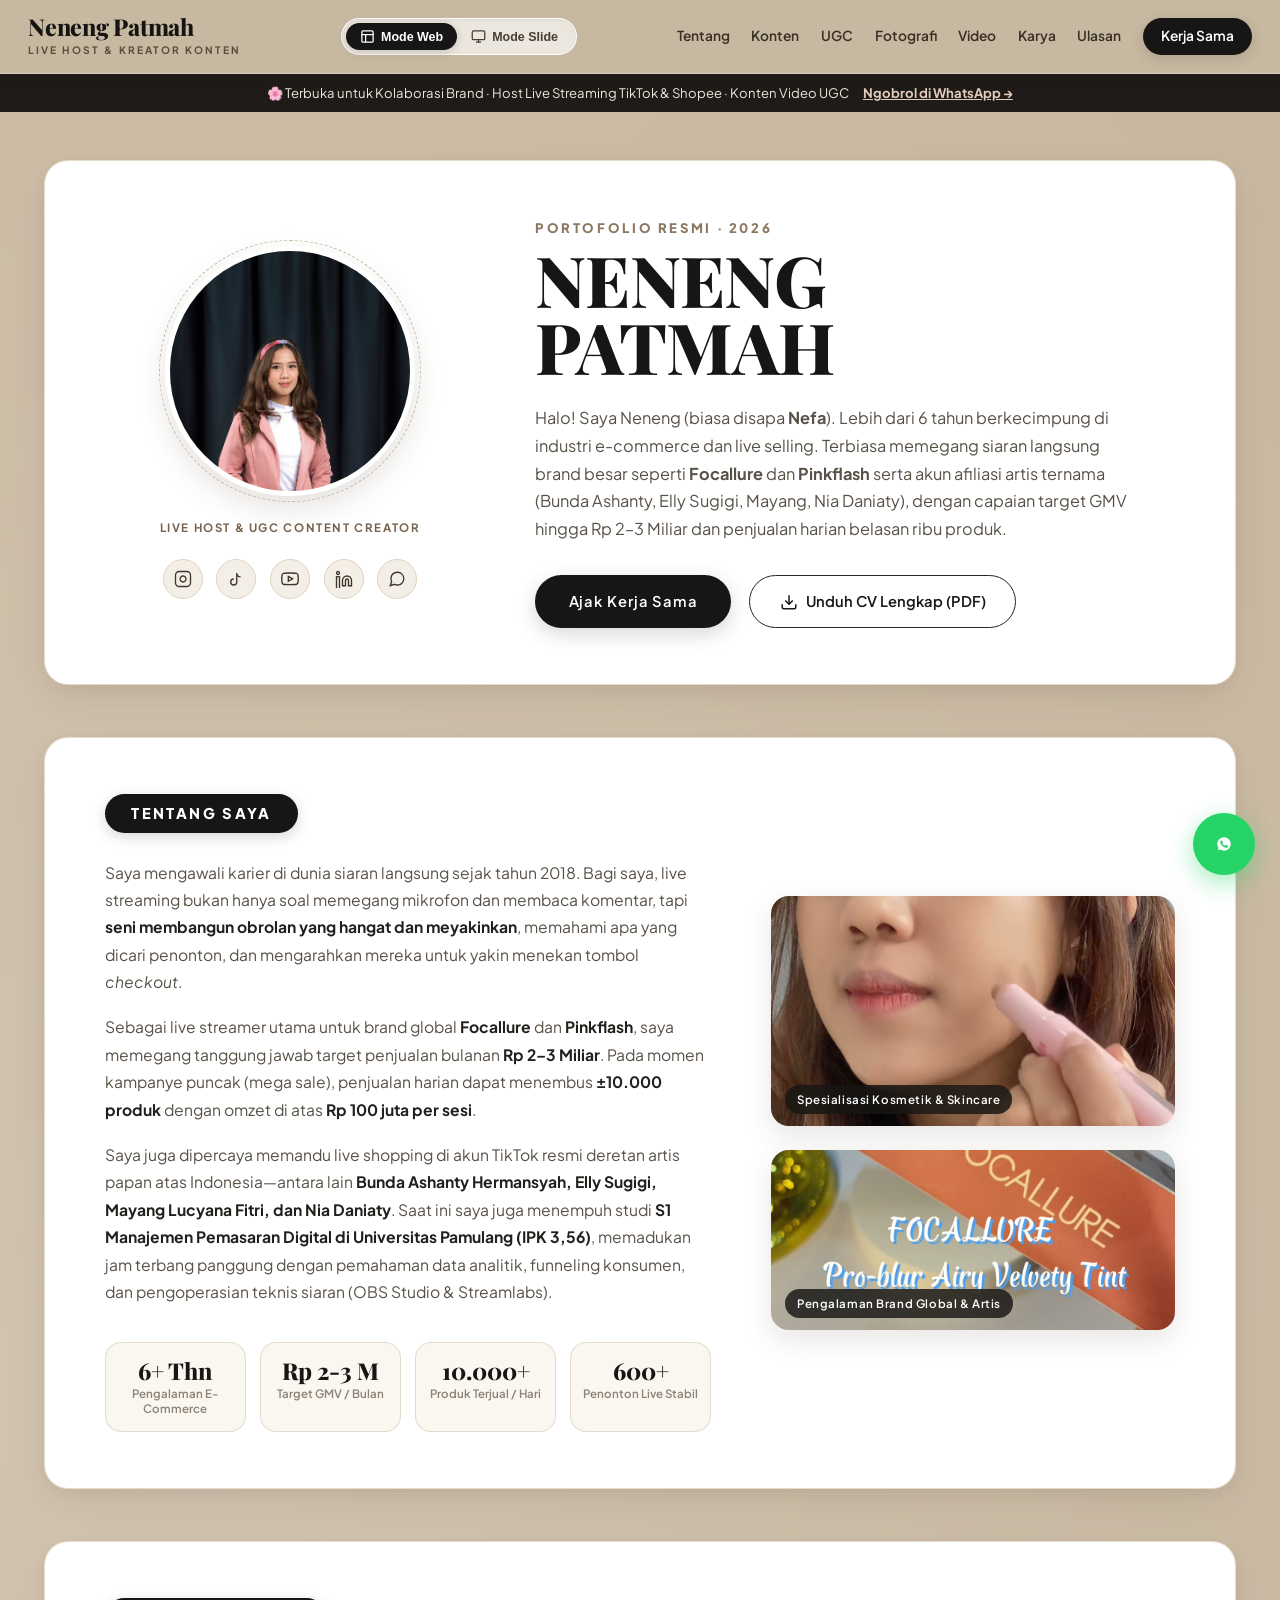
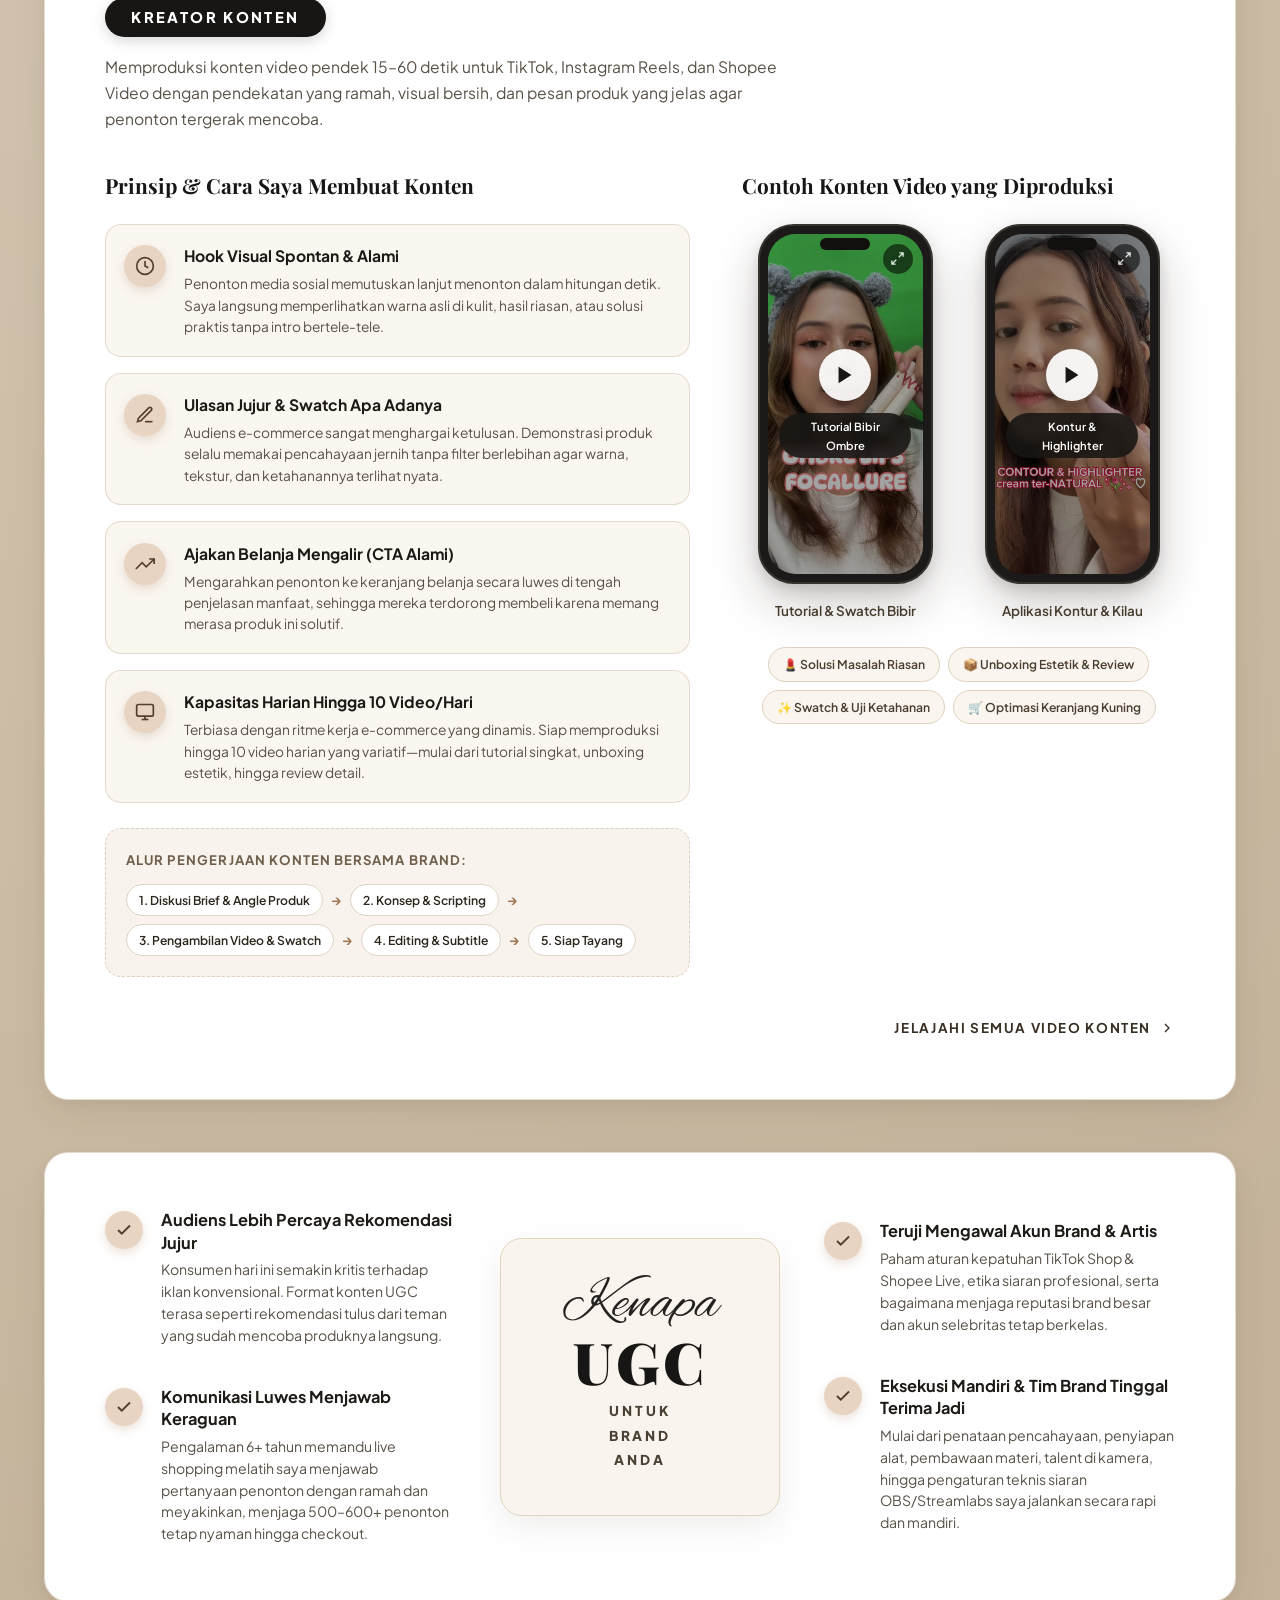
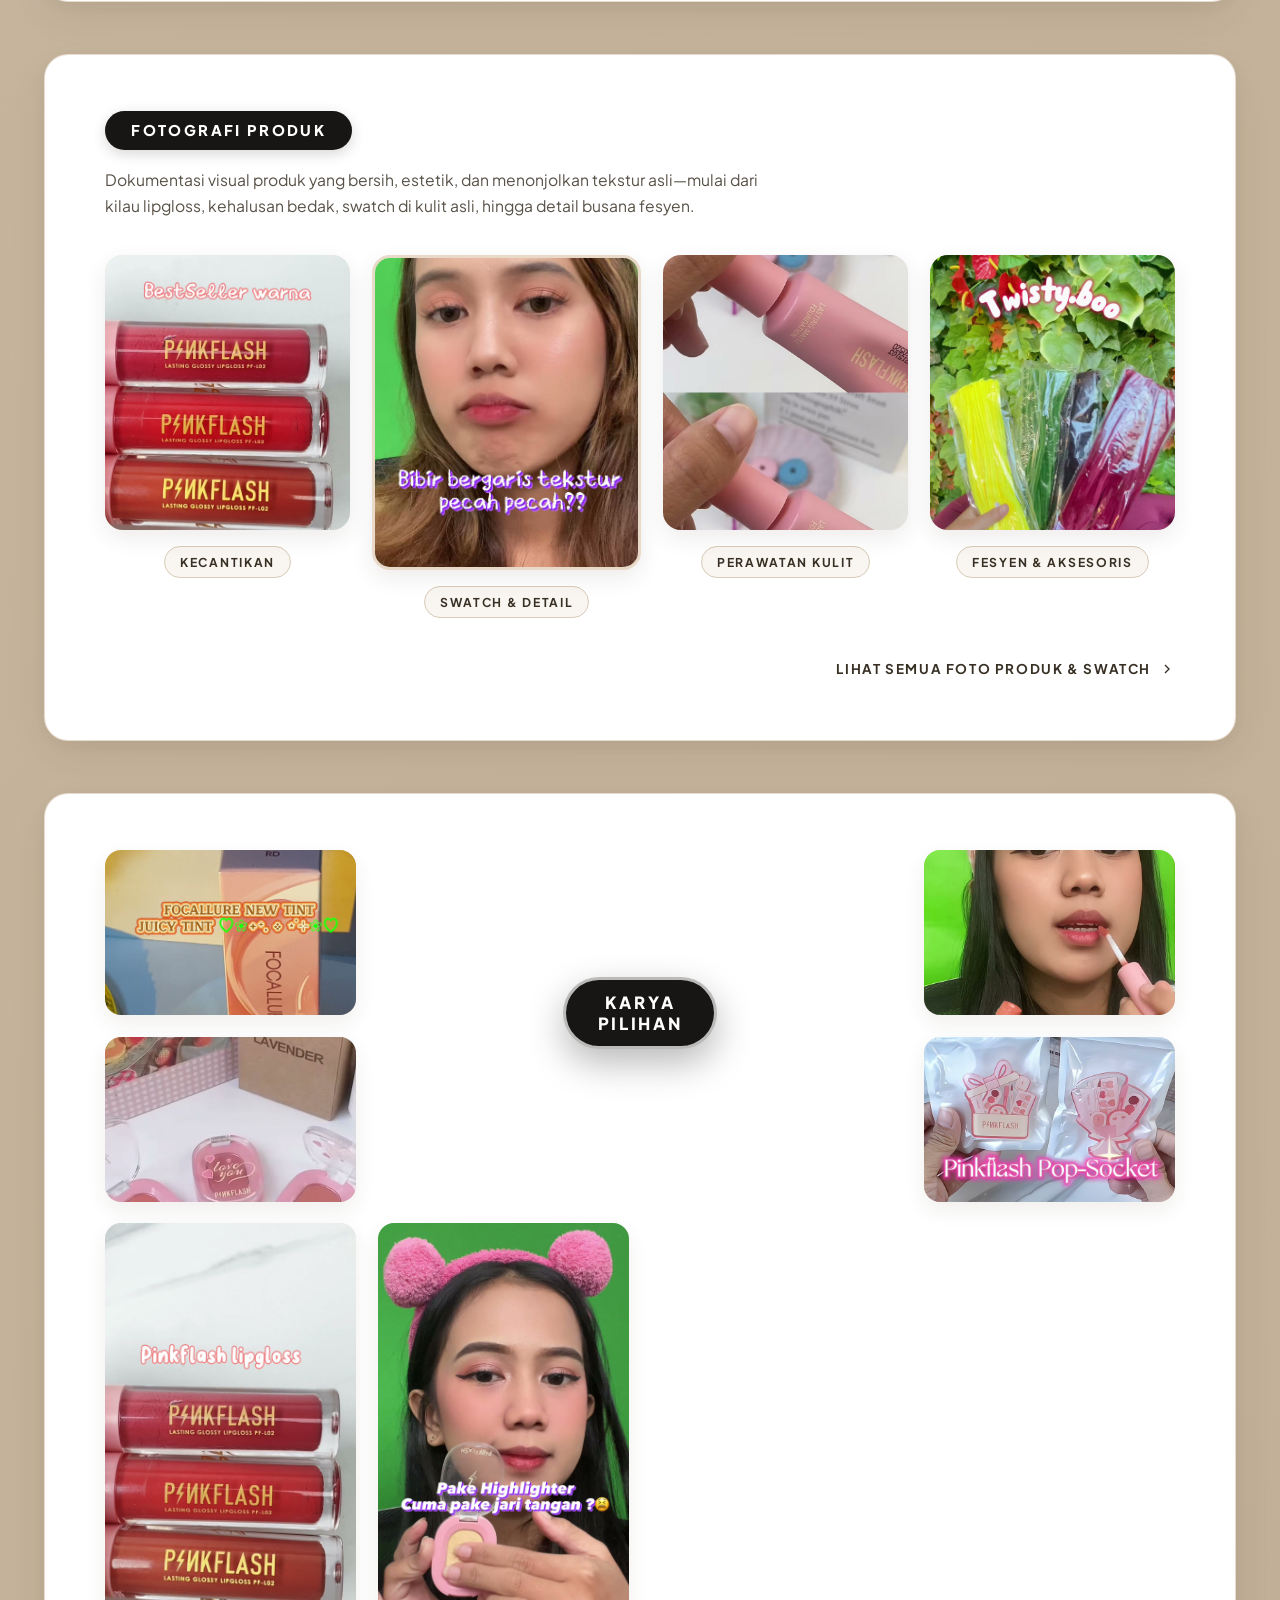
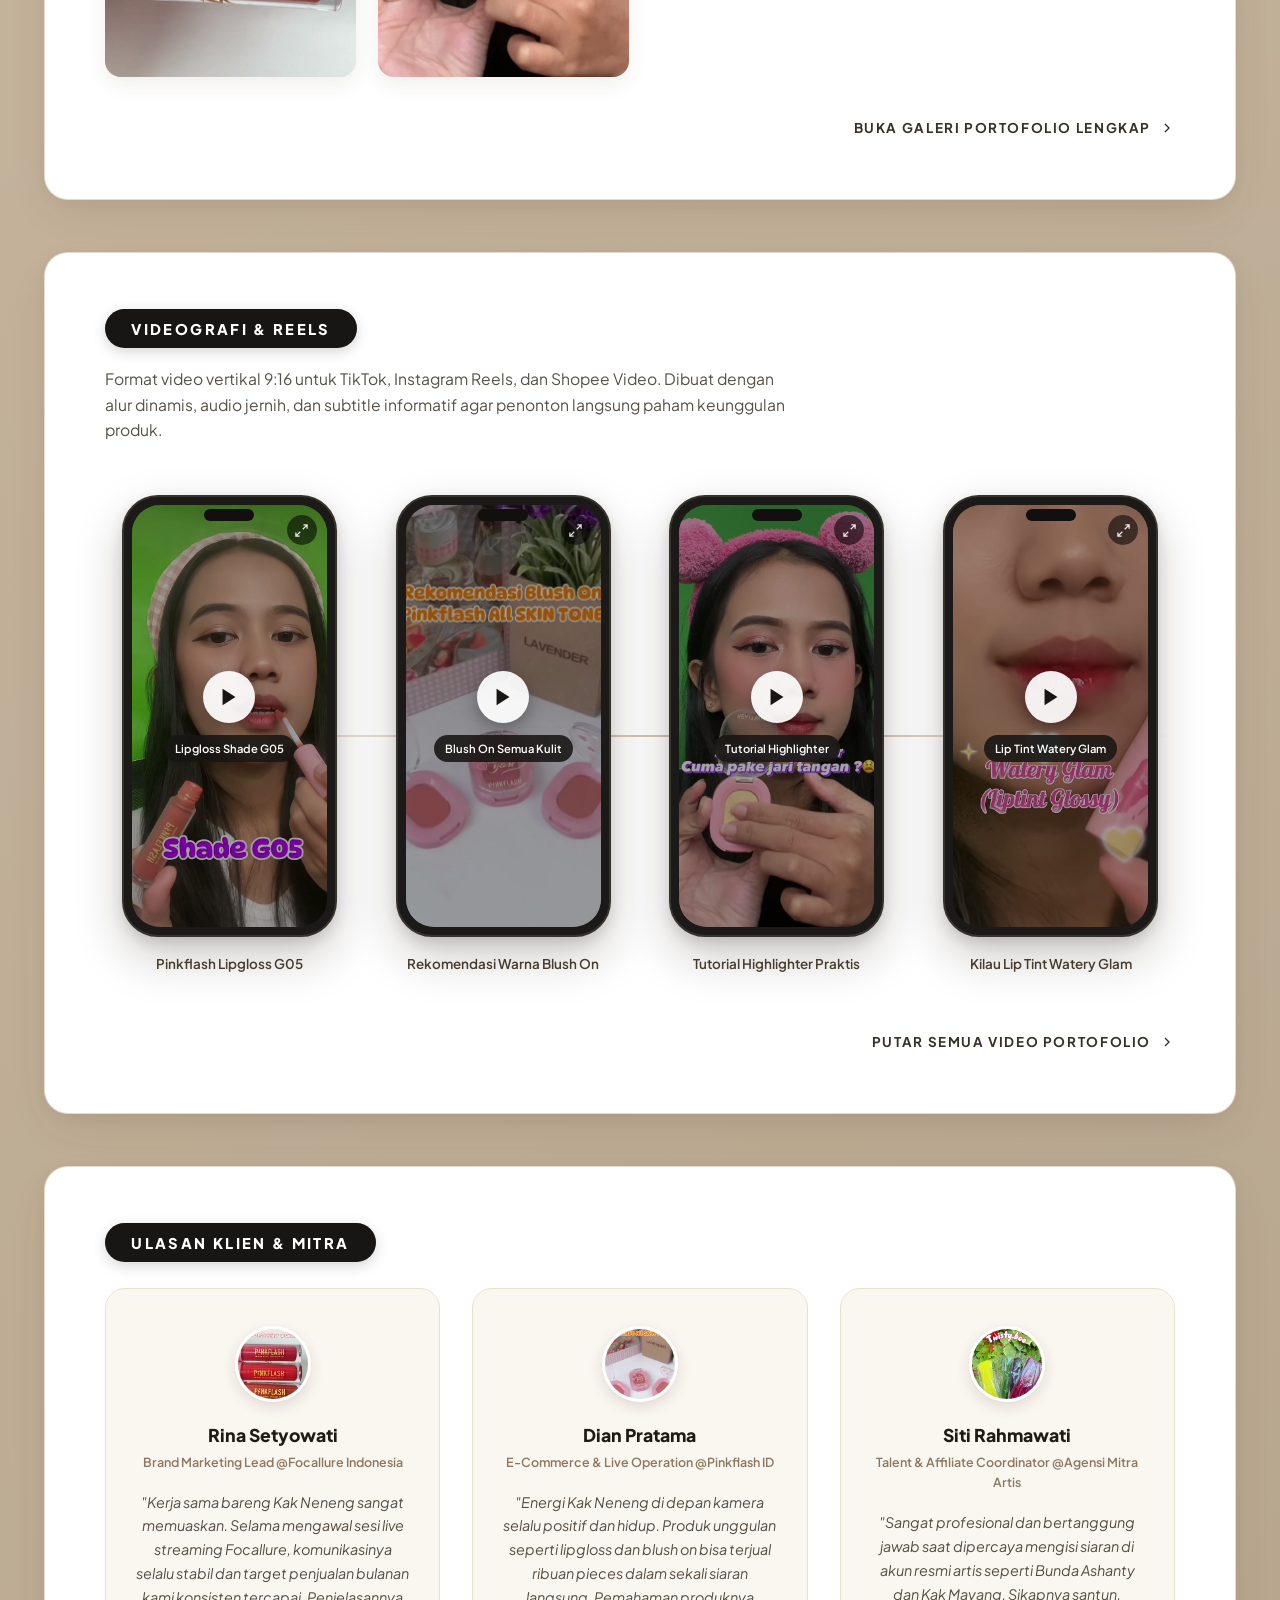
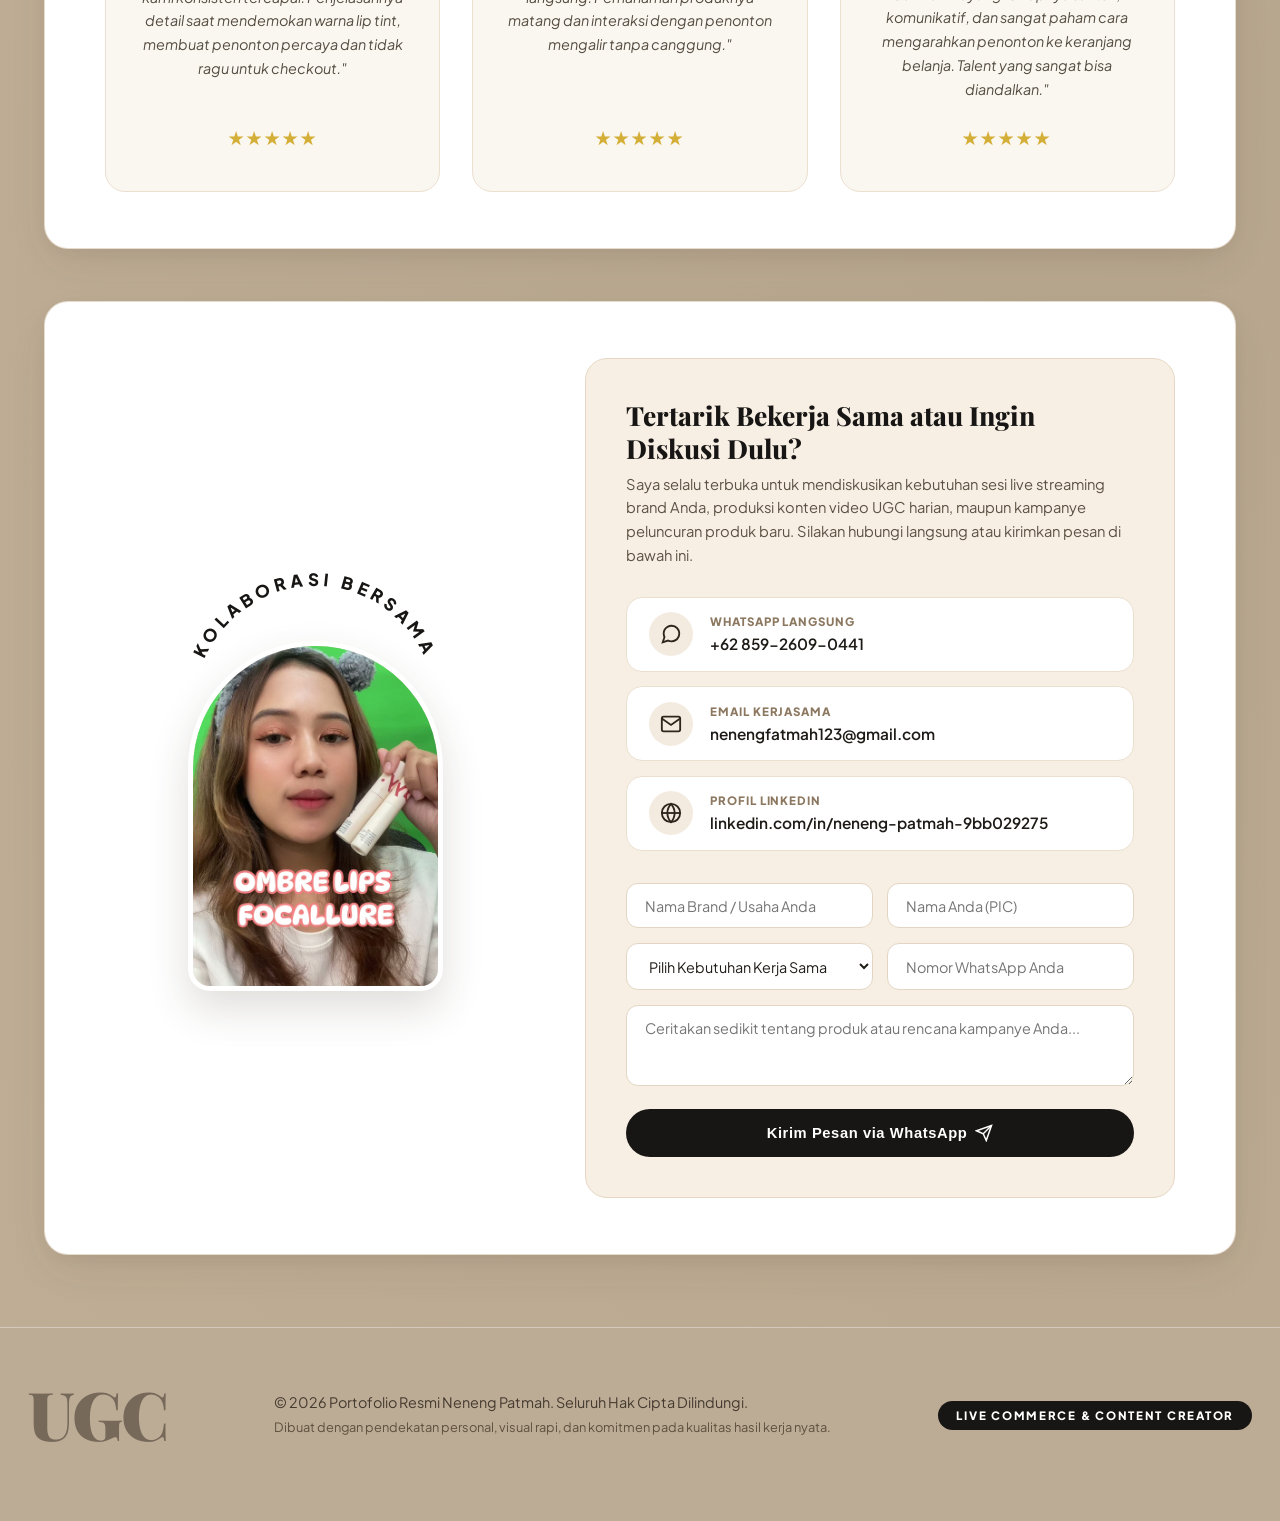
==== index.html @ f53f452c "first commit" ====
<!DOCTYPE html>
<html lang="id">
<head>
  <meta charset="UTF-8">
  <meta name="viewport" content="width=device-width, initial-scale=1.0">
  <title>Neneng Patmah — Portofolio Host Live Streaming & Kreator Konten UGC</title>
  <meta name="description" content="Portofolio resmi Neneng Patmah — Host Live Streaming, Kreator Konten UGC, dan Spesialis Live Commerce dengan pengalaman lebih dari 6 tahun menangani brand kecantikan terkemuka dan siaran bersama artis nasional.">
  
  <!-- Google Fonts: Editorial Serif, Cursive Accent & Modern Sans -->
  <link rel="preconnect" href="https://fonts.googleapis.com">
  <link rel="preconnect" href="https://fonts.gstatic.com" crossorigin>
  <link href="https://fonts.googleapis.com/css2?family=Alex+Brush&family=Cormorant+Garamond:ital,wght@0,400;0,600;0,700;1,400&family=Playfair+Display:ital,wght@0,400;0,600;0,700;0,800;0,900;1,400&family=Plus+Jakarta+Sans:wght@300;400;500;600;700;800&family=Montserrat:wght@400;500;600;700&display=swap" rel="stylesheet">
  
  <link rel="stylesheet" href="style.css">
</head>
<body class="theme-beige">

  <!-- ==========================================================================
       NAVBAR / HEADER ATAS (STICKY & RESPONSIVE)
       ========================================================================== -->
  <header class="site-header" id="siteHeader">
    <div class="header-container">
      
      <!-- Brand Identitas -->
      <a href="#hero" class="brand-logo" aria-label="Beranda Neneng Patmah">
        <span class="logo-serif">Neneng Patmah</span>
        <span class="logo-sub">LIVE HOST & KREATOR KONTEN</span>
      </a>

      <!-- Pengalih Mode: Mode Web vs Mode Slide Canva -->
      <div class="view-mode-toggle" id="viewModeToggle">
        <button class="mode-btn active" id="btnScrollMode" title="Tampilan Website Responsif">
          <svg width="15" height="15" viewBox="0 0 24 24" fill="none" stroke="currentColor" stroke-width="2"><rect x="3" y="3" width="18" height="18" rx="2"/><line x1="3" y1="9" x2="21" y2="9"/><line x1="9" y1="21" x2="9" y2="9"/></svg>
          <span>Mode Web</span>
        </button>
        <button class="mode-btn" id="btnSlideMode" title="Tampilan Presentasi Slide Canva">
          <svg width="15" height="15" viewBox="0 0 24 24" fill="none" stroke="currentColor" stroke-width="2"><rect x="2" y="3" width="20" height="14" rx="2"/><line x1="8" y1="21" x2="16" y2="21"/><line x1="12" y1="17" x2="12" y2="21"/></svg>
          <span>Mode Slide</span>
        </button>
      </div>

      <!-- Navigasi Desktop (Bahasa Indonesia Rapi & Alami) -->
      <nav class="desktop-nav" aria-label="Navigasi Utama">
        <a href="#about" class="nav-link">Tentang</a>
        <a href="#creator" class="nav-link">Konten</a>
        <a href="#why-ugc" class="nav-link">UGC</a>
        <a href="#photography" class="nav-link">Fotografi</a>
        <a href="#videography" class="nav-link">Video</a>
        <a href="#recent-work" class="nav-link">Karya</a>
        <a href="#reviews" class="nav-link">Ulasan</a>
        <a href="#contact" class="nav-link cta-pill">Kerja Sama</a>
      </nav>

      <!-- Tombol Hamburger Mobile -->
      <button class="mobile-menu-btn" id="mobileMenuBtn" aria-label="Buka menu navigasi">
        <span></span><span></span><span></span>
      </button>
    </div>

    <!-- Menu Drawer Mobile -->
    <div class="mobile-drawer" id="mobileDrawer">
      <a href="#about" class="mobile-nav-link">Tentang Saya</a>
      <a href="#creator" class="mobile-nav-link">Konten</a>
      <a href="#why-ugc" class="mobile-nav-link">UGC</a>
      <a href="#photography" class="mobile-nav-link">Fotografi Produk</a>
      <a href="#videography" class="mobile-nav-link">Video</a>
      <a href="#recent-work" class="mobile-nav-link">Karya</a>
      <a href="#reviews" class="mobile-nav-link">Ulasan</a>
      <a href="#contact" class="mobile-nav-link highlight">Kerja Sama</a>
      <div class="mobile-view-switch">
        <button class="switch-slide-btn" onclick="setMode('slide')">Ganti ke Mode Slide Presentasi</button>
      </div>
    </div>
  </header>

  <!-- Bar Informasi / Pengumuman Ketersediaan -->
  <aside class="announcement-bar" aria-label="Informasi Ketersediaan">
    <div class="announcement-content">
      <span>🌸 Terbuka untuk Kolaborasi Brand · Host Live Streaming TikTok & Shopee · Konten Video UGC</span>
      <a href="https://wa.me/6285926090441?text=Halo%20Kak%20Neneng,%20saya%20tertarik%20untuk%20bekerja%20sama%20UGC%20/%20Live%20Streaming" target="_blank" rel="noopener" class="announcement-link">Ngobrol di WhatsApp &rarr;</a>
    </div>
  </aside>

  <!-- ==========================================================================
       PEMBUNGKUS UTAMA (MENAMPILKAN 9 KARTU SLIDE DENGAN RAPI & BERSIH)
       ========================================================================== -->
  <main class="main-content" id="mainContent">

    <!-- Kontrol Bilah Mode Slide Deck (Aktif saat Mode Slide dipilih) -->
    <div class="slide-deck-controls" id="slideDeckControls">
      <div class="slide-deck-header-info">
        <span class="slide-badge-title">PRESENTASI PORTOFOLIO CANVA</span>
        <span class="slide-counter-badge" id="slideCounterText">Slide 1 dari 9</span>
      </div>
      <div class="slide-nav-actions">
        <button class="slide-ctrl-btn" id="prevSlideBtn" title="Slide Sebelumnya (&larr;)">
          <svg width="18" height="18" viewBox="0 0 24 24" fill="none" stroke="currentColor" stroke-width="2"><polyline points="15 18 9 12 15 6"/></svg>
          <span>Sebelumnya</span>
        </button>
        <div class="slide-dots-container" id="slideDotsContainer" aria-label="Navigasi Slide">
          <!-- 10 titik dinamis terisi via JavaScript -->
        </div>
        <button class="slide-ctrl-btn" id="nextSlideBtn" title="Slide Selanjutnya (&rarr;)">
          <span>Selanjutnya</span>
          <svg width="18" height="18" viewBox="0 0 24 24" fill="none" stroke="currentColor" stroke-width="2"><polyline points="9 18 15 12 9 6"/></svg>
        </button>
        <button class="slide-fullscreen-btn" id="toggleFullscreenBtn" title="Layar Penuh">
          <svg width="18" height="18" viewBox="0 0 24 24" fill="none" stroke="currentColor" stroke-width="2"><path d="M8 3H5a2 2 0 0 0-2 2v3m18 0V5a2 2 0 0 0-2-2h-3m0 18h3a2 2 0 0 0 2-2v-3M3 16v3a2 2 0 0 0 2 2h3"/></svg>
        </button>
      </div>
    </div>

    <!-- ========================================== -->
    <!-- SLIDE 1 / HERO SECTION                     -->
    <!-- ========================================== -->
    <section class="deck-slide slide-hero" id="hero" data-slide-index="1">
      <div class="canva-card hero-card">
        <div class="card-inner hero-grid">
          
          <!-- Kolom Kiri: Foto Profil Lingkaran & Ikon Media Sosial -->
          <div class="hero-left">
            <div class="avatar-ring-wrapper">
              <div class="avatar-ring-outer"></div>
              <div class="avatar-image-box">
                <img src="web_assets/images/profil-img.png" alt="Neneng Patmah — Kreator UGC & Host Live Streaming" class="hero-avatar-img">
              </div>
            </div>
            
            <div class="creator-title-badge">
              <span>LIVE HOST & UGC CONTENT CREATOR</span>
            </div>

            <div class="social-icons-row" aria-label="Tautan Media Sosial">
              <a href="https://www.instagram.com" target="_blank" rel="noopener" class="social-icon-circle" title="Instagram" aria-label="Instagram">
                <svg width="18" height="18" viewBox="0 0 24 24" fill="none" stroke="currentColor" stroke-width="1.8"><rect x="2" y="2" width="20" height="20" rx="5" ry="5"></rect><path d="M16 11.37A4 4 0 1 1 12.63 8 4 4 0 0 1 16 11.37z"></path><line x1="17.5" y1="6.5" x2="17.51" y2="6.5"></line></svg>
              </a>
              <a href="https://www.tiktok.com" target="_blank" rel="noopener" class="social-icon-circle" title="TikTok" aria-label="TikTok">
                <svg width="18" height="18" viewBox="0 0 24 24" fill="none" stroke="currentColor" stroke-width="1.8"><path d="M9 12a4 4 0 1 0 4 4V4a5 5 0 0 0 5 5"></path></svg>
              </a>
              <a href="https://www.youtube.com" target="_blank" rel="noopener" class="social-icon-circle" title="YouTube" aria-label="YouTube">
                <svg width="18" height="18" viewBox="0 0 24 24" fill="none" stroke="currentColor" stroke-width="1.8"><path d="M22.54 6.42a2.78 2.78 0 0 0-1.94-2C18.88 4 12 4 12 4s-6.88 0-8.6.46a2.78 2.78 0 0 0-1.94 2A29 29 0 0 0 1 11.75a29 29 0 0 0 .46 5.33A2.78 2.78 0 0 0 3.4 19c1.72.46 8.6.46 8.6.46s6.88 0 8.6-.46a2.78 2.78 0 0 0 1.94-2 29 29 0 0 0 .46-5.25 29 29 0 0 0-.46-5.33z"></path><polygon points="9.75 15.02 15.5 11.75 9.75 8.48 9.75 15.02"></polygon></svg>
              </a>
              <a href="https://www.linkedin.com/in/neneng-patmah-9bb029275" target="_blank" rel="noopener" class="social-icon-circle" title="LinkedIn" aria-label="LinkedIn">
                <svg width="18" height="18" viewBox="0 0 24 24" fill="none" stroke="currentColor" stroke-width="1.8"><path d="M16 8a6 6 0 0 1 6 6v7h-4v-7a2 2 0 0 0-2-2 2 2 0 0 0-2 2v7h-4v-7a6 6 0 0 1 6-6z"></path><rect x="2" y="9" width="4" height="18"></rect><circle cx="4" cy="4" r="2"></circle></svg>
              </a>
              <a href="https://wa.me/6285926090441" target="_blank" rel="noopener" class="social-icon-circle" title="WhatsApp" aria-label="WhatsApp">
                <svg width="18" height="18" viewBox="0 0 24 24" fill="none" stroke="currentColor" stroke-width="1.8"><path d="M21 11.5a8.38 8.38 0 0 1-.9 3.8 8.5 8.5 0 0 1-7.6 4.7 8.38 8.38 0 0 1-3.8-.9L3 21l1.9-5.7a8.38 8.38 0 0 1-.9-3.8 8.5 8.5 0 0 1 4.7-7.6 8.38 8.38 0 0 1 3.8-.9h.5a8.48 8.48 0 0 1 8 8v.5z"></path></svg>
              </a>
            </div>
          </div>

          <!-- Kolom Kanan: Nama Besar & Deskripsi Pembuka Manusiawi -->
          <div class="hero-right">
            <span class="hero-sup-label">PORTOFOLIO RESMI · 2026</span>
            <h1 class="hero-display-name">
              <span class="name-line">NENENG</span>
              <span class="name-line">PATMAH</span>
            </h1>
            <p class="hero-short-bio">
              Halo! Saya Neneng (biasa disapa <strong>Nefa</strong>). Lebih dari 6 tahun berkecimpung di industri e-commerce dan live selling. Terbiasa memegang siaran langsung brand besar seperti <strong>Focallure</strong> dan <strong>Pinkflash</strong> serta akun afiliasi artis ternama (Bunda Ashanty, Elly Sugigi, Mayang, Nia Daniaty), dengan capaian target GMV hingga Rp 2–3 Miliar dan penjualan harian belasan ribu produk.
            </p>
            <div class="hero-cta-group">
              <a href="#contact" class="btn-primary-dark">Ajak Kerja Sama</a>
              <a href="web_assets/Neneng_Patmah_CV.pdf" download="Neneng_Patmah_CV.pdf" class="btn-secondary-outline">
                <svg width="18" height="18" viewBox="0 0 24 24" fill="none" stroke="currentColor" stroke-width="2"><path d="M21 15v4a2 2 0 0 1-2 2H5a2 2 0 0 1-2-2v-4"/><polyline points="7 10 12 15 17 10"/><line x1="12" y1="15" x2="12" y2="3"/></svg>
                Unduh CV Lengkap (PDF)
              </a>
            </div>
          </div>

        </div>
      </div>
    </section>

    <!-- ========================================== -->
    <!-- SLIDE 2 / TENTANG SAYA                     -->
    <!-- ========================================== -->
    <section class="deck-slide slide-about" id="about" data-slide-index="2">
      <div class="canva-card about-card">
        <div class="card-inner about-grid">
          
          <!-- Kolom Kiri: Lencana Judul & Biografi Rinci -->
          <div class="about-left">
            <div class="pill-heading">
              <h2>TENTANG SAYA</h2>
            </div>
            
            <div class="about-bio-text">
              <p>
                Saya mengawali karier di dunia siaran langsung sejak tahun 2018. Bagi saya, live streaming bukan hanya soal memegang mikrofon dan membaca komentar, tapi <strong>seni membangun obrolan yang hangat dan meyakinkan</strong>, memahami apa yang dicari penonton, dan mengarahkan mereka untuk yakin menekan tombol <em>checkout</em>.
              </p>
              <p>
                Sebagai live streamer utama untuk brand global <strong>Focallure</strong> dan <strong>Pinkflash</strong>, saya memegang tanggung jawab target penjualan bulanan <strong>Rp 2–3 Miliar</strong>. Pada momen kampanye puncak (mega sale), penjualan harian dapat menembus <strong>±10.000 produk</strong> dengan omzet di atas <strong>Rp 100 juta per sesi</strong>.
              </p>
              <p>
                Saya juga dipercaya memandu live shopping di akun TikTok resmi deretan artis papan atas Indonesia—antara lain <strong>Bunda Ashanty Hermansyah, Elly Sugigi, Mayang Lucyana Fitri, dan Nia Daniaty</strong>. Saat ini saya juga menempuh studi <strong>S1 Manajemen Pemasaran Digital di Universitas Pamulang (IPK 3,56)</strong>, memadukan jam terbang panggung dengan pemahaman data analitik, funneling konsumen, dan pengoperasian teknis siaran (OBS Studio & Streamlabs).
              </p>
            </div>

            <!-- Kartu Statistik Utama -->
            <div class="stat-pills-row">
              <div class="stat-pill">
                <span class="stat-number">6+ Thn</span>
                <span class="stat-desc">Pengalaman E-Commerce</span>
              </div>
              <div class="stat-pill">
                <span class="stat-number">Rp 2-3 M</span>
                <span class="stat-desc">Target GMV / Bulan</span>
              </div>
              <div class="stat-pill">
                <span class="stat-number">10.000+</span>
                <span class="stat-desc">Produk Terjual / Hari</span>
              </div>
              <div class="stat-pill">
                <span class="stat-number">600+</span>
                <span class="stat-desc">Penonton Live Stabil</span>
              </div>
            </div>
          </div>

          <!-- Kolom Kanan: Kolase Visual Foto Estetis -->
          <div class="about-right">
            <div class="about-photos-container">
              <div class="about-photo-card photo-top">
                <img src="web_assets/images/portrait_natural.jpg" alt="Neneng Patmah — Kreator Kecantikan & Riasan">
                <div class="photo-caption-tag">Spesialisasi Kosmetik & Skincare</div>
              </div>
              <div class="about-photo-card photo-bottom">
                <img src="web_assets/images/product_velvet.jpg" alt="Ulasan Produk Kosmetik Focallure & Pinkflash">
                <div class="photo-caption-tag">Pengalaman Brand Global & Artis</div>
              </div>
            </div>
          </div>

        </div>
      </div>
    </section>

    <!-- ========================================== -->
    <!-- SLIDE 3 / KREATOR KONTEN                   -->
    <!-- ========================================== -->
    <section class="deck-slide slide-creator" id="creator" data-slide-index="3">
      <div class="canva-card creator-card">
        <div class="card-inner creator-layout">
          
          <div class="section-top-bar">
            <div class="pill-heading">
              <h2>KREATOR KONTEN</h2>
            </div>
            <p class="section-sub-desc">
              Memproduksi konten video pendek 15–60 detik untuk TikTok, Instagram Reels, dan Shopee Video dengan pendekatan yang ramah, visual bersih, dan pesan produk yang jelas agar penonton tergerak mencoba.
            </p>
          </div>

          <!-- Grid Utama Kreator Konten -->
          <div class="creator-main-grid">
            
            <!-- Kolom Kiri: 4 Pilar Kreatif & Alur Kerja -->
            <div class="creator-pillars-column">
              <h3 class="creator-column-title">Prinsip & Cara Saya Membuat Konten</h3>
              
              <div class="creator-pillar-cards">
                
                <div class="creator-pillar-item">
                  <div class="pillar-icon-box">
                    <svg width="20" height="20" viewBox="0 0 24 24" fill="none" stroke="currentColor" stroke-width="2"><circle cx="12" cy="12" r="10"/><polyline points="12 6 12 12 16 14"/></svg>
                  </div>
                  <div class="pillar-info">
                    <h4>Hook Visual Spontan & Alami</h4>
                    <p>Penonton media sosial memutuskan lanjut menonton dalam hitungan detik. Saya langsung memperlihatkan warna asli di kulit, hasil riasan, atau solusi praktis tanpa intro bertele-tele.</p>
                  </div>
                </div>

                <div class="creator-pillar-item">
                  <div class="pillar-icon-box">
                    <svg width="20" height="20" viewBox="0 0 24 24" fill="none" stroke="currentColor" stroke-width="2"><path d="M12 20h9"/><path d="M16.5 3.5a2.121 2.121 0 0 1 3 3L7 19l-4 1 1-4L16.5 3.5z"/></svg>
                  </div>
                  <div class="pillar-info">
                    <h4>Ulasan Jujur & Swatch Apa Adanya</h4>
                    <p>Audiens e-commerce sangat menghargai ketulusan. Demonstrasi produk selalu memakai pencahayaan jernih tanpa filter berlebihan agar warna, tekstur, dan ketahanannya terlihat nyata.</p>
                  </div>
                </div>

                <div class="creator-pillar-item">
                  <div class="pillar-icon-box">
                    <svg width="20" height="20" viewBox="0 0 24 24" fill="none" stroke="currentColor" stroke-width="2"><polyline points="23 6 13.5 15.5 8.5 10.5 1 18"/><polyline points="17 6 23 6 23 12"/></svg>
                  </div>
                  <div class="pillar-info">
                    <h4>Ajakan Belanja Mengalir (CTA Alami)</h4>
                    <p>Mengarahkan penonton ke keranjang belanja secara luwes di tengah penjelasan manfaat, sehingga mereka terdorong membeli karena memang merasa produk ini solutif.</p>
                  </div>
                </div>

                <div class="creator-pillar-item">
                  <div class="pillar-icon-box">
                    <svg width="20" height="20" viewBox="0 0 24 24" fill="none" stroke="currentColor" stroke-width="2"><rect x="2" y="3" width="20" height="14" rx="2"/><line x1="8" y1="21" x2="16" y2="21"/><line x1="12" y1="17" x2="12" y2="21"/></svg>
                  </div>
                  <div class="pillar-info">
                    <h4>Kapasitas Harian Hingga 10 Video/Hari</h4>
                    <p>Terbiasa dengan ritme kerja e-commerce yang dinamis. Siap memproduksi hingga 10 video harian yang variatif—mulai dari tutorial singkat, unboxing estetik, hingga review detail.</p>
                  </div>
                </div>

              </div>

              <!-- Alur Kerja Pembuatan Konten -->
              <div class="creator-workflow-container">
                <span class="workflow-title">Alur Pengerjaan Konten Bersama Brand:</span>
                <div class="workflow-steps-flex">
                  <span class="wf-step">1. Diskusi Brief & Angle Produk</span>
                  <span class="wf-arrow">&rarr;</span>
                  <span class="wf-step">2. Konsep & Scripting</span>
                  <span class="wf-arrow">&rarr;</span>
                  <span class="wf-step">3. Pengambilan Video & Swatch</span>
                  <span class="wf-arrow">&rarr;</span>
                  <span class="wf-step">4. Editing & Subtitle</span>
                  <span class="wf-arrow">&rarr;</span>
                  <span class="wf-step">5. Siap Tayang</span>
                </div>
              </div>
            </div>

            <!-- Kolom Kanan: 2 Mockup iPhone Video Unggulan Kreator -->
            <div class="creator-videos-column">
              <h3 class="creator-column-title">Contoh Konten Video yang Diproduksi</h3>
              
              <div class="creator-phones-pair">
                
                <!-- Mockup A: Video Ombre Lips Tutorial -->
                <div class="iphone-mockup-card creator-phone">
                  <div class="iphone-frame">
                    <div class="iphone-notch"></div>
                    <div class="iphone-screen">
                      <video id="vidCreator1" src="web_assets/videos/video_creator_1.mp4" poster="web_assets/images/video_creator_1.jpg" playsinline preload="metadata" loop></video>
                      <div class="video-overlay-ctrl" onclick="togglePlayVideo('vidCreator1', this)">
                        <button class="play-circle-btn" aria-label="Putar Video Tutorial Bibir Ombre">
                          <svg width="22" height="22" viewBox="0 0 24 24" fill="currentColor"><polygon points="5 3 19 12 5 21 5 3"/></svg>
                        </button>
                        <span class="video-title-tag">Tutorial Bibir Ombre</span>
                      </div>
                      <button class="expand-video-btn" onclick="openVideoModal('web_assets/videos/video_creator_1.mp4', 'Tutorial Bibir Ombre & Swatch Warna Focallure', 'Kreator Konten & Tutorial Riasan')" title="Tonton Layar Penuh">
                        <svg width="15" height="15" viewBox="0 0 24 24" fill="none" stroke="currentColor" stroke-width="2"><path d="M15 3h6v6M9 21H3v-6M21 3l-7 7M3 21l7-7"/></svg>
                      </button>
                    </div>
                  </div>
                  <span class="phone-caption">Tutorial & Swatch Bibir</span>
                </div>

                <!-- Mockup B: Video Kontur & Highlighter -->
                <div class="iphone-mockup-card creator-phone">
                  <div class="iphone-frame">
                    <div class="iphone-notch"></div>
                    <div class="iphone-screen">
                      <video id="vidCreator2" src="web_assets/videos/video_creator_2.mp4" poster="web_assets/images/video_creator_2.jpg" playsinline preload="metadata" loop></video>
                      <div class="video-overlay-ctrl" onclick="togglePlayVideo('vidCreator2', this)">
                        <button class="play-circle-btn" aria-label="Putar Video Kontur Wajah">
                          <svg width="22" height="22" viewBox="0 0 24 24" fill="currentColor"><polygon points="5 3 19 12 5 21 5 3"/></svg>
                        </button>
                        <span class="video-title-tag">Kontur & Highlighter</span>
                      </div>
                      <button class="expand-video-btn" onclick="openVideoModal('web_assets/videos/video_creator_2.mp4', 'Tutorial Kontur Wajah & Highlighter Krim Natural', 'Kreator Konten Kecantikan')" title="Tonton Layar Penuh">
                        <svg width="15" height="15" viewBox="0 0 24 24" fill="none" stroke="currentColor" stroke-width="2"><path d="M15 3h6v6M9 21H3v-6M21 3l-7 7M3 21l7-7"/></svg>
                      </button>
                    </div>
                  </div>
                  <span class="phone-caption">Aplikasi Kontur & Kilau</span>
                </div>

              </div>

              <!-- Format Konten Paling Diminati -->
              <div class="creator-formats-badges">
                <span class="format-badge">💄 Solusi Masalah Riasan</span>
                <span class="format-badge">📦 Unboxing Estetik & Review</span>
                <span class="format-badge">✨ Swatch & Uji Ketahanan</span>
                <span class="format-badge">🛒 Optimasi Keranjang Kuning</span>
              </div>
            </div>

          </div>

          <div class="card-bottom-action">
            <button class="text-link-action" onclick="openGalleryModal('video')">
              <span>JELAJAHI SEMUA VIDEO KONTEN</span>
              <svg width="16" height="16" viewBox="0 0 24 24" fill="none" stroke="currentColor" stroke-width="2"><polyline points="9 18 15 12 9 6"/></svg>
            </button>
          </div>

        </div>
      </div>
    </section>

    <!-- ========================================== -->
    <!-- SLIDE 4 / KENAPA UGC UNTUK BRAND ANDA     -->
    <!-- ========================================== -->
    <section class="deck-slide slide-why-ugc" id="why-ugc" data-slide-index="4">
      <div class="canva-card why-ugc-card">
        <div class="card-inner why-ugc-layout">

          <!-- Kolom Manfaat Kiri (2 Kartu) -->
          <div class="why-column left-benefits">
            <div class="benefit-box">
              <div class="benefit-check-circle">
                <svg width="18" height="18" viewBox="0 0 24 24" fill="none" stroke="currentColor" stroke-width="2.5"><polyline points="20 6 9 17 4 12"/></svg>
              </div>
              <div class="benefit-text">
                <h3>Audiens Lebih Percaya Rekomendasi Jujur</h3>
                <p>Konsumen hari ini semakin kritis terhadap iklan konvensional. Format konten UGC terasa seperti rekomendasi tulus dari teman yang sudah mencoba produknya langsung.</p>
              </div>
            </div>

            <div class="benefit-box">
              <div class="benefit-check-circle">
                <svg width="18" height="18" viewBox="0 0 24 24" fill="none" stroke="currentColor" stroke-width="2.5"><polyline points="20 6 9 17 4 12"/></svg>
              </div>
              <div class="benefit-text">
                <h3>Komunikasi Luwes Menjawab Keraguan</h3>
                <p>Pengalaman 6+ tahun memandu live shopping melatih saya menjawab pertanyaan penonton dengan ramah dan meyakinkan, menjaga 500–600+ penonton tetap nyaman hingga checkout.</p>
              </div>
            </div>
          </div>

          <!-- Lencana Estetis Tengah (Kenapa UGC UNTUK BRAND ANDA) -->
          <div class="why-center-badge-wrapper">
            <div class="center-aesthetic-badge">
              <span class="script-why">Kenapa</span>
              <div class="bold-ugc-badge">
                <span class="ugc-letters">UGC</span>
              </div>
              <div class="badge-subtext">
                <span>UNTUK</span>
                <span>BRAND</span>
                <span>ANDA</span>
              </div>
            </div>
          </div>

          <!-- Kolom Manfaat Kanan (2 Kartu) -->
          <div class="why-column right-benefits">
            <div class="benefit-box">
              <div class="benefit-check-circle">
                <svg width="18" height="18" viewBox="0 0 24 24" fill="none" stroke="currentColor" stroke-width="2.5"><polyline points="20 6 9 17 4 12"/></svg>
              </div>
              <div class="benefit-text">
                <h3>Teruji Mengawal Akun Brand & Artis</h3>
                <p>Paham aturan kepatuhan TikTok Shop & Shopee Live, etika siaran profesional, serta bagaimana menjaga reputasi brand besar dan akun selebritas tetap berkelas.</p>
              </div>
            </div>

            <div class="benefit-box">
              <div class="benefit-check-circle">
                <svg width="18" height="18" viewBox="0 0 24 24" fill="none" stroke="currentColor" stroke-width="2.5"><polyline points="20 6 9 17 4 12"/></svg>
              </div>
              <div class="benefit-text">
                <h3>Eksekusi Mandiri & Tim Brand Tinggal Terima Jadi</h3>
                <p>Mulai dari penataan pencahayaan, penyiapan alat, pembawaan materi, talent di kamera, hingga pengaturan teknis siaran OBS/Streamlabs saya jalankan secara rapi dan mandiri.</p>
              </div>
            </div>
          </div>

        </div>
      </div>
    </section>

        </div>
      </div>
    </section>

    <!-- ========================================== -->
    <!-- SLIDE 5 / FOTOGRAFI PRODUK                -->
    <!-- ========================================== -->
    <section class="deck-slide slide-photography" id="photography" data-slide-index="5">
      <div class="canva-card photography-card">
        <div class="card-inner photography-layout">
          
          <div class="section-top-bar">
            <div class="pill-heading">
              <h2>FOTOGRAFI PRODUK</h2>
            </div>
            <p class="section-sub-desc">
              Dokumentasi visual produk yang bersih, estetik, dan menonjolkan tekstur asli—mulai dari kilau lipgloss, kehalusan bedak, swatch di kulit asli, hingga detail busana fesyen.
            </p>
          </div>

          <!-- 4 Kategori Fotografi Rapi -->
          <div class="photography-grid">
            
            <!-- Kategori 1: Kecantikan -->
            <div class="photo-category-item" onclick="openPhotoModal('web_assets/images/beauty_1.jpg', 'KECANTIKAN', 'Koleksi Pinkflash Lasting Glossy Lipgloss')">
              <div class="category-img-box">
                <img src="web_assets/images/beauty_1.jpg" alt="Fotografi Produk Kecantikan — Pinkflash Lipgloss">
                <div class="img-overlay-hover">
                  <span>Lihat Foto</span>
                </div>
              </div>
              <div class="category-pill-label">KECANTIKAN</div>
            </div>

            <!-- Kategori 2: Ulasan Riasan (Tengah Tegak) -->
            <div class="photo-category-item tall-center" onclick="openPhotoModal('web_assets/images/portrait_closeup.jpg', 'SWATCH & DETAIL', 'Detail Tekstur & Swatch Warna Kosmetik Bibir dan Wajah')">
              <div class="category-img-box">
                <img src="web_assets/images/portrait_closeup.jpg" alt="Detail Swatch Riasan Wajah & Bibir">
                <div class="img-overlay-hover">
                  <span>Lihat Foto</span>
                </div>
              </div>
              <div class="category-pill-label">SWATCH & DETAIL</div>
            </div>

            <!-- Kategori 3: Perawatan Kulit -->
            <div class="photo-category-item" onclick="openPhotoModal('web_assets/images/skincare_1.jpg', 'PERAWATAN KULIT', 'Aplikasi Foundation Matte & Perawatan Kulit')">
              <div class="category-img-box">
                <img src="web_assets/images/skincare_1.jpg" alt="Perawatan Kulit — Foundation Matte">
                <div class="img-overlay-hover">
                  <span>Lihat Foto</span>
                </div>
              </div>
              <div class="category-pill-label">PERAWATAN KULIT</div>
            </div>

            <!-- Kategori 4: Busana & Aksesoris -->
            <div class="photo-category-item" onclick="openPhotoModal('web_assets/images/fashion_accessories.jpg', 'FESYEN & AKSESORIS', 'Aksesoris Fesyen & Penataan Gaya Busana')">
              <div class="category-img-box">
                <img src="web_assets/images/fashion_accessories.jpg" alt="Fesyen — Aksesoris & Busana">
                <div class="img-overlay-hover">
                  <span>Lihat Foto</span>
                </div>
              </div>
              <div class="category-pill-label">FESYEN & AKSESORIS</div>
            </div>

          </div>

          <div class="card-bottom-action">
            <button class="text-link-action" onclick="openGalleryModal('photography')">
              <span>LIHAT SEMUA FOTO PRODUK & SWATCH</span>
              <svg width="16" height="16" viewBox="0 0 24 24" fill="none" stroke="currentColor" stroke-width="2"><polyline points="9 18 15 12 9 6"/></svg>
            </button>
          </div>

        </div>
      </div>
    </section>

    <!-- ========================================== -->
    <!-- SLIDE 6 / KARYA PILIHAN                    -->
    <!-- ========================================== -->
    <section class="deck-slide slide-recent-work" id="recent-work" data-slide-index="6">
      <div class="canva-card recent-work-card">
        <div class="card-inner recent-work-layout">
          
          <div class="recent-work-mosaic">
            
            <div class="mosaic-tile tile-1" onclick="openPhotoModal('web_assets/images/product_juicy.jpg', 'Kampanye Focallure', 'Peluncuran Produk Focallure Juicy Tint')">
              <img src="web_assets/images/product_juicy.jpg" alt="Kampanye Produk Focallure Juicy Tint">
            </div>

            <div class="mosaic-tile tile-2" onclick="openPhotoModal('web_assets/images/portrait_pinkflash.jpg', 'Sesi Live Pinkflash', 'Demonstrasi Produk Lipgloss Shade G05 saat Live Selling')">
              <img src="web_assets/images/portrait_pinkflash.jpg" alt="Sesi Live Selling Lipgloss Pinkflash">
            </div>

            <div class="mosaic-tile tile-3" onclick="openPhotoModal('web_assets/images/product_blush.jpg', 'Swatch Blush On', 'Rekomendasi Blush On Pinkflash untuk Berbagai Warna Kulit')">
              <img src="web_assets/images/product_blush.jpg" alt="Rekomendasi Blush On Pinkflash">
            </div>

            <!-- Lencana Hitam Tengah Khas Template Canva -->
            <div class="mosaic-center-badge">
              <div class="pill-heading large-pill">
                <h2>KARYA<br>PILIHAN</h2>
              </div>
            </div>

            <div class="mosaic-tile tile-4" onclick="openPhotoModal('web_assets/images/product_popsocket.jpg', 'Merchandise Brand', 'Peluncuran Pop-Socket Merchandise Pinkflash')">
              <img src="web_assets/images/product_popsocket.jpg" alt="Merchandise Pop-Socket Pinkflash">
            </div>

            <div class="mosaic-tile tile-5" onclick="openPhotoModal('web_assets/images/product_lipgloss.jpg', 'Detail Produk', 'Tampilan Kemasan dan Aplikator Lipgloss Pinkflash')">
              <img src="web_assets/images/product_lipgloss.jpg" alt="Detail Kemasan Lipgloss Pinkflash">
            </div>

            <div class="mosaic-tile tile-6" onclick="openPhotoModal('web_assets/images/portrait_highlighter.jpg', 'Tutorial Makeup', 'Tutorial Praktis Aplikasi Highlighter Natural')">
              <img src="web_assets/images/portrait_highlighter.jpg" alt="Tutorial Praktis Aplikasi Highlighter">
            </div>

          </div>

          <div class="card-bottom-action">
            <button class="text-link-action" onclick="openGalleryModal('all')">
              <span>BUKA GALERI PORTOFOLIO LENGKAP</span>
              <svg width="16" height="16" viewBox="0 0 24 24" fill="none" stroke="currentColor" stroke-width="2"><polyline points="9 18 15 12 9 6"/></svg>
            </button>
          </div>

        </div>
      </div>
    </section>

    <!-- ========================================== -->
    <!-- SLIDE 7 / VIDEOGRAFI & REELS               -->
    <!-- ========================================== -->
    <section class="deck-slide slide-videography" id="videography" data-slide-index="7">
      <div class="canva-card videography-card">
        <div class="card-inner videography-layout">
          
          <div class="section-top-bar">
            <div class="pill-heading">
              <h2>VIDEOGRAFI & REELS</h2>
            </div>
            <p class="section-sub-desc">
              Format video vertikal 9:16 untuk TikTok, Instagram Reels, dan Shopee Video. Dibuat dengan alur dinamis, audio jernih, dan subtitle informatif agar penonton langsung paham keunggulan produk.
            </p>
          </div>

          <!-- 4 Mockup iPhone Rapi dengan Video Riil -->
          <div class="iphone-mockup-row">
            
            <!-- Ponsel 1: Video Lipgloss Shade G05 -->
            <div class="iphone-mockup-card">
              <div class="iphone-frame">
                <div class="iphone-notch"></div>
                <div class="iphone-screen">
                  <video id="vid1" src="web_assets/videos/video_1.mp4" poster="web_assets/images/video_1.jpg" playsinline preload="metadata" loop></video>
                  <div class="video-overlay-ctrl" onclick="togglePlayVideo('vid1', this)">
                    <button class="play-circle-btn" aria-label="Putar Video Lipgloss Shade G05">
                      <svg width="22" height="22" viewBox="0 0 24 24" fill="currentColor"><polygon points="5 3 19 12 5 21 5 3"/></svg>
                    </button>
                    <span class="video-title-tag">Lipgloss Shade G05</span>
                  </div>
                  <button class="expand-video-btn" onclick="openVideoModal('web_assets/videos/video_1.mp4', 'Ulasan Pinkflash Lipgloss Shade G05', 'Kecantikan & Kosmetik')" title="Putar Layar Penuh">
                    <svg width="15" height="15" viewBox="0 0 24 24" fill="none" stroke="currentColor" stroke-width="2"><path d="M15 3h6v6M9 21H3v-6M21 3l-7 7M3 21l7-7"/></svg>
                  </button>
                </div>
              </div>
              <span class="phone-caption">Pinkflash Lipgloss G05</span>
            </div>

            <!-- Ponsel 2: Video Blush On Semua Kulit -->
            <div class="iphone-mockup-card">
              <div class="iphone-frame">
                <div class="iphone-notch"></div>
                <div class="iphone-screen">
                  <video id="vid2" src="web_assets/videos/video_2.mp4" poster="web_assets/images/video_2.jpg" playsinline preload="metadata" loop></video>
                  <div class="video-overlay-ctrl" onclick="togglePlayVideo('vid2', this)">
                    <button class="play-circle-btn" aria-label="Putar Video Blush On Pinkflash">
                      <svg width="22" height="22" viewBox="0 0 24 24" fill="currentColor"><polygon points="5 3 19 12 5 21 5 3"/></svg>
                    </button>
                    <span class="video-title-tag">Blush On Semua Kulit</span>
                  </div>
                  <button class="expand-video-btn" onclick="openVideoModal('web_assets/videos/video_2.mp4', 'Rekomendasi Blush On Pinkflash untuk Semua Warna Kulit', 'Kecantikan & Kosmetik')" title="Putar Layar Penuh">
                    <svg width="15" height="15" viewBox="0 0 24 24" fill="none" stroke="currentColor" stroke-width="2"><path d="M15 3h6v6M9 21H3v-6M21 3l-7 7M3 21l7-7"/></svg>
                  </button>
                </div>
              </div>
              <span class="phone-caption">Rekomendasi Warna Blush On</span>
            </div>

            <!-- Ponsel 3: Video Tutorial Highlighter -->
            <div class="iphone-mockup-card">
              <div class="iphone-frame">
                <div class="iphone-notch"></div>
                <div class="iphone-screen">
                  <video id="vid3" src="web_assets/videos/video_3.mp4" poster="web_assets/images/video_3.jpg" playsinline preload="metadata" loop></video>
                  <div class="video-overlay-ctrl" onclick="togglePlayVideo('vid3', this)">
                    <button class="play-circle-btn" aria-label="Putar Video Tutorial Highlighter">
                      <svg width="22" height="22" viewBox="0 0 24 24" fill="currentColor"><polygon points="5 3 19 12 5 21 5 3"/></svg>
                    </button>
                    <span class="video-title-tag">Tutorial Highlighter</span>
                  </div>
                  <button class="expand-video-btn" onclick="openVideoModal('web_assets/videos/video_3.mp4', 'Tutorial Aplikasi Praktis Highlighter Pinkflash', 'Tutorial Riasan Wajah')" title="Putar Layar Penuh">
                    <svg width="15" height="15" viewBox="0 0 24 24" fill="none" stroke="currentColor" stroke-width="2"><path d="M15 3h6v6M9 21H3v-6M21 3l-7 7M3 21l7-7"/></svg>
                  </button>
                </div>
              </div>
              <span class="phone-caption">Tutorial Highlighter Praktis</span>
            </div>

            <!-- Ponsel 4: Video Lip Tint Watery Glam -->
            <div class="iphone-mockup-card">
              <div class="iphone-frame">
                <div class="iphone-notch"></div>
                <div class="iphone-screen">
                  <video id="vid4" src="web_assets/videos/video_4.mp4" poster="web_assets/images/video_4.jpg" playsinline preload="metadata" loop></video>
                  <div class="video-overlay-ctrl" onclick="togglePlayVideo('vid4', this)">
                    <button class="play-circle-btn" aria-label="Putar Video Lip Tint Watery Glam">
                      <svg width="22" height="22" viewBox="0 0 24 24" fill="currentColor"><polygon points="5 3 19 12 5 21 5 3"/></svg>
                    </button>
                    <span class="video-title-tag">Lip Tint Watery Glam</span>
                  </div>
                  <button class="expand-video-btn" onclick="openVideoModal('web_assets/videos/video_4.mp4', 'Swatch Kilau Lip Tint Watery Glam', 'Kecantikan Bibir & Perawatan')" title="Putar Layar Penuh">
                    <svg width="15" height="15" viewBox="0 0 24 24" fill="none" stroke="currentColor" stroke-width="2"><path d="M15 3h6v6M9 21H3v-6M21 3l-7 7M3 21l7-7"/></svg>
                  </button>
                </div>
              </div>
              <span class="phone-caption">Kilau Lip Tint Watery Glam</span>
            </div>

          </div>

          <div class="card-bottom-action">
            <button class="text-link-action" onclick="openGalleryModal('video')">
              <span>PUTAR SEMUA VIDEO PORTOFOLIO</span>
              <svg width="16" height="16" viewBox="0 0 24 24" fill="none" stroke="currentColor" stroke-width="2"><polyline points="9 18 15 12 9 6"/></svg>
            </button>
          </div>

        </div>
      </div>
    </section>

    <!-- ========================================== -->
    <!-- SLIDE 8 / ULASAN KLIEN & MITRA             -->
    <!-- ========================================== -->
    <section class="deck-slide slide-reviews" id="reviews" data-slide-index="8">
      <div class="canva-card reviews-card">
        <div class="card-inner reviews-layout">
          
          <div class="pill-heading">
            <h2>ULASAN KLIEN & MITRA</h2>
          </div>

          <!-- 3 Kartu Testimoni Rapi dan Seimbang -->
          <div class="client-testimonials-grid">
            
            <!-- Ulasan 1: Brand Focallure -->
            <div class="testimonial-card">
              <div class="client-avatar-box">
                <img src="web_assets/images/beauty_1.jpg" alt="Rina Setyowati — Brand Marketing Lead Focallure Indonesia">
              </div>
              <h4 class="client-name">Rina Setyowati</h4>
              <span class="client-brand">Brand Marketing Lead @Focallure Indonesia</span>
              <p class="client-quote">
                "Kerja sama bareng Kak Neneng sangat memuaskan. Selama mengawal sesi live streaming Focallure, komunikasinya selalu stabil dan target penjualan bulanan kami konsisten tercapai. Penjelasannya detail saat mendemokan warna lip tint, membuat penonton percaya dan tidak ragu untuk checkout."
              </p>
              <div class="star-rating" aria-label="Rating 5 Bintang">★★★★★</div>
            </div>

            <!-- Ulasan 2: Brand Pinkflash -->
            <div class="testimonial-card">
              <div class="client-avatar-box">
                <img src="web_assets/images/product_blush.jpg" alt="Dian Pratama — E-Commerce & Live Operation Pinkflash">
              </div>
              <h4 class="client-name">Dian Pratama</h4>
              <span class="client-brand">E-Commerce & Live Operation @Pinkflash ID</span>
              <p class="client-quote">
                "Energi Kak Neneng di depan kamera selalu positif dan hidup. Produk unggulan seperti lipgloss dan blush on bisa terjual ribuan pieces dalam sekali siaran langsung. Pemahaman produknya matang dan interaksi dengan penonton mengalir tanpa canggung."
              </p>
              <div class="star-rating" aria-label="Rating 5 Bintang">★★★★★</div>
            </div>

            <!-- Ulasan 3: Afiliasi Artis & Busana -->
            <div class="testimonial-card">
              <div class="client-avatar-box">
                <img src="web_assets/images/fashion_accessories.jpg" alt="Siti Rahmawati — Talent & Affiliate Coordinator">
              </div>
              <h4 class="client-name">Siti Rahmawati</h4>
              <span class="client-brand">Talent & Affiliate Coordinator @Agensi Mitra Artis</span>
              <p class="client-quote">
                "Sangat profesional dan bertanggung jawab saat dipercaya mengisi siaran di akun resmi artis seperti Bunda Ashanty dan Kak Mayang. Sikapnya santun, komunikatif, dan sangat paham cara mengarahkan penonton ke keranjang belanja. Talent yang sangat bisa diandalkan."
              </p>
              <div class="star-rating" aria-label="Rating 5 Bintang">★★★★★</div>
            </div>

          </div>

        </div>
      </div>
    </section>

    <!-- ========================================== -->
    <!-- SLIDE 9 / KOLABORASI BERSAMA              -->
    <!-- ========================================== -->
    <section class="deck-slide slide-contact" id="contact" data-slide-index="9">
      <div class="canva-card contact-card">
        <div class="card-inner contact-layout">
          
          <!-- Kolom Kiri: Bingkai Lengkung / Arch Portrait -->
          <div class="contact-left">
            <div class="arch-portrait-wrapper">
              
              <!-- Teks Melengkung Mengikuti Busur -->
              <div class="curved-text-svg">
                <svg viewBox="0 0 300 160" class="curve-svg">
                  <path id="curvePath" d="M 30,140 A 120,120 0 0,1 270,140" fill="transparent" />
                  <text class="curved-title-text">
                    <textPath href="#curvePath" startOffset="50%" text-anchor="middle">
                      KOLABORASI BERSAMA
                    </textPath>
                  </text>
                </svg>
              </div>

              <!-- Bingkai Foto Lengkung -->
              <div class="arch-frame">
                <img src="web_assets/images/portrait_main.jpg" alt="Kolaborasi Bersama Neneng Patmah" class="arch-photo-img">
              </div>

            </div>
          </div>

          <!-- Kolom Kanan: Panel Informasi Kontak & Formulir Singkat -->
          <div class="contact-right">
            <div class="contact-panel-inner">
              
              <h3 class="contact-lead-title">Tertarik Bekerja Sama atau Ingin Diskusi Dulu?</h3>
              <p class="contact-sub-lead">Saya selalu terbuka untuk mendiskusikan kebutuhan sesi live streaming brand Anda, produksi konten video UGC harian, maupun kampanye peluncuran produk baru. Silakan hubungi langsung atau kirimkan pesan di bawah ini.</p>

              <div class="contact-links-list">
                
                <!-- Kontak WhatsApp -->
                <a href="https://wa.me/6285926090441?text=Halo%20Kak%20Neneng,%20saya%20tertarik%20untuk%20kerja%20sama%20UGC%20/%20Live%20Streaming" target="_blank" rel="noopener" class="contact-link-row">
                  <div class="contact-icon-bubble">
                    <svg width="22" height="22" viewBox="0 0 24 24" fill="none" stroke="currentColor" stroke-width="2"><path d="M21 11.5a8.38 8.38 0 0 1-.9 3.8 8.5 8.5 0 0 1-7.6 4.7 8.38 8.38 0 0 1-3.8-.9L3 21l1.9-5.7a8.38 8.38 0 0 1-.9-3.8 8.5 8.5 0 0 1 4.7-7.6 8.38 8.38 0 0 1 3.8-.9h.5a8.48 8.48 0 0 1 8 8v.5z"></path></svg>
                  </div>
                  <div class="contact-row-info">
                    <span class="info-label">WhatsApp Langsung</span>
                    <span class="info-value">+62 859-2609-0441</span>
                  </div>
                </a>

                <!-- Kontak Email -->
                <a href="mailto:nenengfatmah123@gmail.com" class="contact-link-row">
                  <div class="contact-icon-bubble">
                    <svg width="22" height="22" viewBox="0 0 24 24" fill="none" stroke="currentColor" stroke-width="2"><path d="M4 4h16c1.1 0 2 .9 2 2v12c0 1.1-.9 2-2 2H4c-1.1 0-2-.9-2-2V6c0-1.1.9-2 2-2z"></path><polyline points="22,6 12,13 2,6"></polyline></svg>
                  </div>
                  <div class="contact-row-info">
                    <span class="info-label">Email Kerjasama</span>
                    <span class="info-value">nenengfatmah123@gmail.com</span>
                  </div>
                </a>

                <!-- Profil LinkedIn -->
                <a href="https://www.linkedin.com/in/neneng-patmah-9bb029275" target="_blank" rel="noopener" class="contact-link-row">
                  <div class="contact-icon-bubble">
                    <svg width="22" height="22" viewBox="0 0 24 24" fill="none" stroke="currentColor" stroke-width="2"><circle cx="12" cy="12" r="10"></circle><line x1="2" y1="12" x2="22" y2="12"></line><path d="M12 2a15.3 15.3 0 0 1 4 10 15.3 15.3 0 0 1-4 10 15.3 15.3 0 0 1-4-10 15.3 15.3 0 0 1 4-10z"></path></svg>
                  </div>
                  <div class="contact-row-info">
                    <span class="info-label">Profil LinkedIn</span>
                    <span class="info-value">linkedin.com/in/neneng-patmah-9bb029275</span>
                  </div>
                </a>

              </div>

              <!-- Formulir Permintaan Kolaborasi Singkat -->
              <form class="quick-inquiry-form" id="quickInquiryForm" onsubmit="handleInquirySubmit(event)">
                <div class="form-row-dual">
                  <input type="text" id="brandNameInput" placeholder="Nama Brand / Usaha Anda" required>
                  <input type="text" id="contactPersonInput" placeholder="Nama Anda (PIC)" required>
                </div>
                <div class="form-row-dual">
                  <select id="serviceSelect" required>
                    <option value="" disabled selected>Pilih Kebutuhan Kerja Sama</option>
                    <option value="Host Live Streaming (TikTok/Shopee)">Host Live Streaming (TikTok Shop / Shopee Live)</option>
                    <option value="UGC Video Reels/TikTok (1-3 Videos)">Konten Video UGC (TikTok / Instagram Reels / Shopee Video)</option>
                    <option value="UGC Photo Still Images (3-12 Photos)">Foto Produk & Swatch Komersial</option>
                    <option value="Complete Bundle (Video + Photo + Live)">Paket Kolaborasi Lengkap (Live + Video + Foto)</option>
                    <option value="Monthly Retainer / Kontrak Bulanan">Kontrak Bulanan / Retainer Brand</option>
                    <option value="Diskusi Kustom / Kebutuhan Lainnya">Diskusi Kustom / Kebutuhan Lainnya</option>
                  </select>
                  <input type="text" id="phoneInput" placeholder="Nomor WhatsApp Anda" required>
                </div>
                <textarea id="messageInput" rows="3" placeholder="Ceritakan sedikit tentang produk atau rencana kampanye Anda..." required></textarea>
                <button type="submit" class="submit-inquiry-btn">
                  <span>Kirim Pesan via WhatsApp</span>
                  <svg width="18" height="18" viewBox="0 0 24 24" fill="none" stroke="currentColor" stroke-width="2"><line x1="22" y1="2" x2="11" y2="13"/><polygon points="22 2 15 22 11 13 2 9 22 2"/></svg>
                </button>
              </form>

            </div>
          </div>

        </div>
      </div>
    </section>

  </main>

  <!-- ==========================================================================
       FOOTER ELEMEN ESTETIS (MENYESUAIKAN CANVA TEMPLATE)
       ========================================================================== -->
  <footer class="canva-footer-decor">
    <div class="footer-decor-inner">
      <div class="decor-ugc-monogram">
        <span class="huge-monogram">UGC</span>
      </div>
      <div class="decor-copy-info">
        <p>&copy; 2026 Portofolio Resmi Neneng Patmah. Seluruh Hak Cipta Dilindungi.</p>
        <p class="decor-sub">Dibuat dengan pendekatan personal, visual rapi, dan komitmen pada kualitas hasil kerja nyata.</p>
      </div>
      <div class="decor-canva-badge">
        <span class="canva-small-pill">LIVE COMMERCE & CONTENT CREATOR</span>
      </div>
    </div>
  </footer>

  <!-- ==========================================================================
       MODAL LIGHTBOX: PEMUTAR VIDEO FULL HD
       ========================================================================== -->
  <div class="modal-backdrop" id="videoModal" onclick="closeModalOnBackdrop(event, 'videoModal')">
    <div class="modal-dialog video-dialog">
      <button class="modal-close-btn" onclick="closeVideoModal()" aria-label="Tutup pemutar video">
        <svg width="24" height="24" viewBox="0 0 24 24" fill="none" stroke="currentColor" stroke-width="2"><line x1="18" y1="6" x2="6" y2="18"/><line x1="6" y1="6" x2="18" y2="18"/></svg>
      </button>
      <div class="modal-video-wrapper">
        <video id="modalVideoPlayer" controls playsinline autoplay loop></video>
      </div>
      <div class="modal-video-meta">
        <span class="modal-category-tag" id="modalVideoCategory">Kategori</span>
        <h3 class="modal-video-title" id="modalVideoTitle">Judul Video</h3>
      </div>
    </div>
  </div>

  <!-- ==========================================================================
       MODAL LIGHTBOX: PENAMPIL FOTO RESOLUSI TINGGI
       ========================================================================== -->
  <div class="modal-backdrop" id="photoModal" onclick="closeModalOnBackdrop(event, 'photoModal')">
    <div class="modal-dialog photo-dialog">
      <button class="modal-close-btn" onclick="closePhotoModal()" aria-label="Tutup penampil foto">
        <svg width="24" height="24" viewBox="0 0 24 24" fill="none" stroke="currentColor" stroke-width="2"><line x1="18" y1="6" x2="6" y2="18"/><line x1="6" y1="6" x2="18" y2="18"/></svg>
      </button>
      <div class="modal-photo-wrapper">
        <img id="modalPhotoImg" src="" alt="Pratinjau Foto">
      </div>
      <div class="modal-photo-meta">
        <span class="modal-category-tag" id="modalPhotoCategory">Kategori</span>
        <h3 class="modal-video-title" id="modalPhotoTitle">Judul Foto</h3>
      </div>
    </div>
  </div>

  <!-- ==========================================================================
       MODAL GALERI PORTOFOLIO LENGKAP
       ========================================================================== -->
  <div class="modal-backdrop" id="galleryModal" onclick="closeModalOnBackdrop(event, 'galleryModal')">
    <div class="modal-dialog gallery-dialog">
      <div class="gallery-dialog-header">
        <h3 class="gallery-title">Portofolio Lengkap — Neneng Patmah</h3>
        <button class="modal-close-btn" onclick="closeGalleryModal()" aria-label="Tutup galeri">
          <svg width="24" height="24" viewBox="0 0 24 24" fill="none" stroke="currentColor" stroke-width="2"><line x1="18" y1="6" x2="6" y2="18"/><line x1="6" y1="6" x2="18" y2="18"/></svg>
        </button>
      </div>
      <div class="gallery-filter-tabs">
        <button class="gallery-tab-btn active" onclick="filterGallery('all', this)">Semua Karya</button>
        <button class="gallery-tab-btn" onclick="filterGallery('video', this)">Video Reels</button>
        <button class="gallery-tab-btn" onclick="filterGallery('beauty', this)">Kecantikan & Riasan</button>
        <button class="gallery-tab-btn" onclick="filterGallery('skincare', this)">Perawatan Kulit</button>
        <button class="gallery-tab-btn" onclick="filterGallery('fashion', this)">Busana & Fesyen</button>
      </div>
      <div class="gallery-cards-grid" id="galleryCardsGrid">
        <!-- Terisi secara dinamis via JavaScript -->
      </div>
    </div>
  </div>

  <!-- Tombol WhatsApp Mengambang Cepat -->
  <a href="https://wa.me/6285926090441?text=Halo%20Kak%20Neneng,%20saya%20melihat%20portofolio%20Anda%20dan%20tertarik%20bekerja%20sama" target="_blank" rel="noopener" class="floating-wa-btn" title="Chat Kak Neneng via WhatsApp">
    <svg width="28" height="28" viewBox="0 0 24 24" fill="currentColor"><path d="M12.031 6.172c-3.181 0-5.767 2.586-5.768 5.766-.001 1.298.38 2.27 1.019 3.287l-.582 2.128 2.182-.573c.978.58 1.911.928 3.145.929 3.178 0 5.767-2.587 5.768-5.766.001-3.187-2.575-5.77-5.764-5.771zm3.392 8.244c-.144.405-.837.774-1.17.824-.312.045-.694.06-2.029-.49-1.644-.678-2.67-2.387-2.75-2.496-.082-.109-.661-.88-.661-1.677 0-.797.412-1.19.559-1.352.147-.162.32-.202.427-.202.107 0 .213.001.306.006.098.005.23-.037.36.275.133.32.453 1.107.493 1.188.04.081.066.176.013.281-.053.106-.08.173-.16.266-.08.093-.168.208-.24.279-.08.079-.163.165-.07.325.093.16.413.681.887 1.103.61.543 1.124.711 1.284.791.16.08.253.067.347-.04.093-.107.4-.467.507-.627.107-.16.213-.133.36-.08.147.053.933.44 1.093.52.16.08.267.12.307.187.04.067.04.387-.104.792z"/></svg>
    <span class="floating-tooltip">Chat Kak Neneng</span>
  </a>

  <!-- Skrip JavaScript -->
  <script src="app.js"></script>
</body>
</html>
---- style.css ----
/* ==========================================================================
   PORTOFOLIO RESMI NENENG PATMAH — KREATOR UGC & LIVE STREAMING HOST
   Desain Estetis: Warm Beige / Editorial Magazine / Canva Presentation Deck
   ========================================================================== */

:root {
  /* Palet Warna Utama (Warm Beige & Ivory Canva Aesthetic) */
  --bg-canvas: #C7B8A1;
  --bg-canvas-light: #D5C6B0;
  --bg-card: #FFFFFF;
  --bg-card-alt: #FAF6F0;
  --bg-card-soft: #F4ECE1;
  --bg-pill-dark: #181614;
  --text-pill-light: #FFFFFF;
  
  /* Aksen Warna Hangat */
  --color-accent-peach: #E4CDBC;
  --color-accent-tan: #D4BAA5;
  --color-accent-dark-tan: #8C6A48;
  --color-gold: #D4AF37;
  
  /* Tipografi & Kontras */
  --text-main: #22201D;
  --text-secondary: #585147;
  --text-muted: #8C8274;
  --border-light: rgba(226, 214, 198, 0.85);
  --border-dark: #2A2622;
  
  /* Bayangan Lembut & Berlapis (Soft Layered Shadows) */
  --shadow-card: 0 16px 45px -10px rgba(65, 48, 30, 0.12), 0 4px 16px -2px rgba(65, 48, 30, 0.05);
  --shadow-hover: 0 24px 60px -12px rgba(65, 48, 30, 0.18), 0 8px 24px -4px rgba(65, 48, 30, 0.08);
  --shadow-phone: 0 20px 48px rgba(35, 25, 15, 0.22), 0 6px 14px rgba(0, 0, 0, 0.12);
  
  /* Kelengkungan Sudut (Border Radius) */
  --radius-card: 24px;
  --radius-inner: 16px;
  --radius-pill: 9999px;
  --radius-btn: 14px;
  
  /* Animasi Transisi Halus */
  --transition: all 0.35s cubic-bezier(0.22, 1, 0.36, 1);
  --transition-fast: all 0.2s ease;
  
  /* Keluarga Huruf */
  --font-serif: 'Playfair Display', 'Cormorant Garamond', Georgia, serif;
  --font-script: 'Alex Brush', cursive;
  --font-sans: 'Plus Jakarta Sans', 'Montserrat', -apple-system, BlinkMacSystemFont, sans-serif;
}

*, *::before, *::after {
  box-sizing: border-box;
  margin: 0;
  padding: 0;
}

html {
  scroll-behavior: smooth;
  font-size: 16px;
  text-rendering: optimizeLegibility;
  -webkit-text-size-adjust: 100%;
}

body {
  background-color: var(--bg-canvas);
  background-image: 
    radial-gradient(circle at 12% 18%, rgba(255, 255, 255, 0.18) 0%, transparent 28%),
    radial-gradient(circle at 88% 82%, rgba(45, 30, 15, 0.06) 0%, transparent 30%),
    linear-gradient(135deg, #CAB9A1 0%, #BEAD94 100%);
  color: var(--text-main);
  font-family: var(--font-sans);
  line-height: 1.65;
  -webkit-font-smoothing: antialiased;
  -moz-osx-font-smoothing: grayscale;
  min-height: 100vh;
  position: relative;
  overflow-x: hidden;
}

/* ==========================================================================
   HEADER & NAVIGASI ATAS
   ========================================================================== */
.site-header {
  position: sticky;
  top: 0;
  z-index: 1000;
  background: rgba(199, 184, 161, 0.94);
  backdrop-filter: blur(16px);
  -webkit-backdrop-filter: blur(16px);
  border-bottom: 1px solid rgba(255, 255, 255, 0.35);
  box-shadow: 0 4px 20px rgba(50, 35, 20, 0.06);
  transition: var(--transition);
}

.header-container {
  max-width: 1280px;
  margin: 0 auto;
  padding: 0.9rem 1.75rem;
  display: flex;
  align-items: center;
  justify-content: space-between;
  gap: 1.25rem;
}

.brand-logo {
  text-decoration: none;
  display: flex;
  flex-direction: column;
}

.logo-serif {
  font-family: var(--font-serif);
  font-size: 1.45rem;
  font-weight: 800;
  letter-spacing: -0.01em;
  color: #161412;
  line-height: 1.1;
}

.logo-sub {
  font-size: 0.64rem;
  font-weight: 700;
  letter-spacing: 0.2em;
  color: #5C4B3A;
  margin-top: 2px;
}

/* Pengalih Mode: Mode Web vs Mode Slide */
.view-mode-toggle {
  display: flex;
  align-items: center;
  background: rgba(255, 255, 255, 0.65);
  padding: 4px;
  border-radius: var(--radius-pill);
  border: 1px solid rgba(255, 255, 255, 0.9);
  box-shadow: inset 0 1px 3px rgba(0, 0, 0, 0.06);
}

.mode-btn {
  display: flex;
  align-items: center;
  gap: 6px;
  border: none;
  background: transparent;
  padding: 6px 14px;
  border-radius: var(--radius-pill);
  font-size: 0.78rem;
  font-weight: 600;
  color: #483E32;
  cursor: pointer;
  transition: var(--transition);
}

.mode-btn.active {
  background: var(--bg-pill-dark);
  color: #FFFFFF;
  box-shadow: 0 2px 10px rgba(0, 0, 0, 0.16);
}

.desktop-nav {
  display: flex;
  align-items: center;
  gap: 1.35rem;
}

.nav-link {
  text-decoration: none;
  font-size: 0.86rem;
  font-weight: 600;
  color: #383025;
  transition: var(--transition);
  position: relative;
  padding: 4px 0;
}

.nav-link::after {
  content: '';
  position: absolute;
  bottom: 0;
  left: 0;
  width: 0%;
  height: 2px;
  background: #181614;
  transition: var(--transition);
}

.nav-link:hover {
  color: #000000;
}

.nav-link:hover::after {
  width: 100%;
}

.nav-link.cta-pill {
  background: var(--bg-pill-dark);
  color: #FFFFFF;
  padding: 7px 18px;
  border-radius: var(--radius-pill);
  box-shadow: 0 4px 14px rgba(0, 0, 0, 0.12);
}

.nav-link.cta-pill::after {
  display: none;
}

.nav-link.cta-pill:hover {
  background: #332E29;
  transform: translateY(-1px);
}

.mobile-menu-btn {
  display: none;
  background: none;
  border: none;
  cursor: pointer;
  padding: 6px;
  flex-direction: column;
  gap: 5px;
}

.mobile-menu-btn span {
  display: block;
  width: 24px;
  height: 2px;
  background: #181614;
  transition: var(--transition);
}

.mobile-drawer {
  display: none;
  flex-direction: column;
  background: rgba(235, 225, 210, 0.98);
  border-top: 1px solid rgba(0, 0, 0, 0.08);
  padding: 1.25rem 1.75rem 1.75rem;
  gap: 0.85rem;
}

.mobile-drawer.open {
  display: flex;
}

.mobile-nav-link {
  text-decoration: none;
  font-size: 1rem;
  font-weight: 600;
  color: #2D261D;
  padding: 8px 0;
  border-bottom: 1px solid rgba(0, 0, 0, 0.05);
}

.mobile-nav-link.highlight {
  background: var(--bg-pill-dark);
  color: #FFFFFF;
  text-align: center;
  border-radius: var(--radius-pill);
  padding: 11px;
  margin-top: 6px;
}

.mobile-view-switch {
  margin-top: 0.75rem;
}

.switch-slide-btn {
  width: 100%;
  padding: 11px;
  border-radius: var(--radius-pill);
  border: 1px dashed #4D4133;
  background: transparent;
  font-weight: 600;
  font-size: 0.88rem;
  color: #383025;
  cursor: pointer;
}

/* Pengumuman Ketersediaan */
.announcement-bar {
  background: #1E1B18;
  color: #F0E8DC;
  font-size: 0.82rem;
  padding: 0.5rem 1.25rem;
  text-align: center;
}

.announcement-content {
  display: flex;
  align-items: center;
  justify-content: center;
  flex-wrap: wrap;
  gap: 0.85rem;
}

.announcement-link {
  color: #E5CDBE;
  font-weight: 700;
  text-decoration: underline;
  transition: var(--transition);
}

.announcement-link:hover {
  color: #FFFFFF;
}

/* ==========================================================================
   STRUKTUR UTAMA KARTU CANVA
   ========================================================================== */
.main-content {
  max-width: 1240px;
  margin: 3rem auto 4.5rem;
  padding: 0 1.5rem;
  display: flex;
  flex-direction: column;
  gap: 3.25rem;
}

/* Penyesuaian Mode Slide Deck Canva */
body.mode-slide-deck .main-content {
  max-width: 1100px;
  margin: 1.5rem auto 3.5rem;
  gap: 0;
}

body.mode-slide-deck .deck-slide {
  display: none;
  opacity: 0;
  transform: translateY(12px) scale(0.985);
  transition: all 0.4s cubic-bezier(0.2, 0.8, 0.2, 1);
}

body.mode-slide-deck .deck-slide.active-slide {
  display: block;
  opacity: 1;
  transform: translateY(0) scale(1);
}

/* Bilah Kontrol Slide Deck */
.slide-deck-controls {
  display: none;
  background: rgba(255, 255, 255, 0.94);
  backdrop-filter: blur(10px);
  border: 1px solid rgba(255, 255, 255, 0.9);
  border-radius: var(--radius-pill);
  padding: 0.75rem 1.5rem;
  margin-bottom: 1.75rem;
  align-items: center;
  justify-content: space-between;
  box-shadow: 0 10px 28px rgba(0, 0, 0, 0.08);
}

body.mode-slide-deck .slide-deck-controls {
  display: flex;
}

.slide-deck-header-info {
  display: flex;
  align-items: center;
  gap: 1.1rem;
}

.slide-badge-title {
  font-size: 0.78rem;
  font-weight: 800;
  letter-spacing: 0.12em;
  color: #181614;
}

.slide-counter-badge {
  background: #181614;
  color: #FFFFFF;
  font-size: 0.76rem;
  font-weight: 700;
  padding: 3px 12px;
  border-radius: var(--radius-pill);
}

.slide-nav-actions {
  display: flex;
  align-items: center;
  gap: 0.85rem;
}

.slide-ctrl-btn {
  display: flex;
  align-items: center;
  gap: 6px;
  background: #FFFFFF;
  border: 1px solid #D5C6B0;
  color: #2D261D;
  padding: 6px 15px;
  border-radius: var(--radius-pill);
  font-size: 0.82rem;
  font-weight: 600;
  cursor: pointer;
  transition: var(--transition);
}

.slide-ctrl-btn:hover {
  background: #181614;
  color: #FFFFFF;
  border-color: #181614;
}

.slide-dots-container {
  display: flex;
  align-items: center;
  gap: 6px;
}

.slide-dot {
  width: 9px;
  height: 9px;
  border-radius: 50%;
  background: #D8CBBA;
  border: none;
  cursor: pointer;
  transition: var(--transition);
}

.slide-dot.active {
  background: #181614;
  transform: scale(1.35);
}

.slide-fullscreen-btn {
  background: transparent;
  border: none;
  cursor: pointer;
  color: #4A4032;
  display: flex;
  align-items: center;
  padding: 5px;
  transition: var(--transition);
}

.slide-fullscreen-btn:hover {
  color: #000000;
}

/* ==========================================================================
   GAYA KARTU CANVA UTAMA (CANVA SLIDE CARD)
   ========================================================================== */
.canva-card {
  background: var(--bg-card);
  border-radius: var(--radius-card);
  box-shadow: var(--shadow-card);
  overflow: hidden;
  border: 1.5px solid var(--border-light);
  position: relative;
  transition: var(--transition);
}

.canva-card:hover {
  box-shadow: var(--shadow-hover);
}

.card-inner {
  padding: 3.5rem 3.75rem;
  position: relative;
}

/* Lencana Judul Hitam Bulat Khas Canva */
.pill-heading {
  display: inline-block;
  background: var(--bg-pill-dark);
  color: var(--text-pill-light);
  padding: 0.45rem 1.65rem;
  border-radius: var(--radius-pill);
  box-shadow: 0 4px 14px rgba(0, 0, 0, 0.16);
  margin-bottom: 1.6rem;
}

.pill-heading h2 {
  font-family: var(--font-sans);
  font-size: 0.92rem;
  font-weight: 800;
  letter-spacing: 0.16em;
  text-transform: uppercase;
  color: #FFFFFF;
  margin: 0;
}

.pill-heading.large-pill {
  padding: 0.7rem 2rem;
  text-align: center;
}

.pill-heading.large-pill h2 {
  font-size: 1.05rem;
  line-height: 1.28;
}

/* Tautan Aksi Bawah Kartu */
.card-bottom-action {
  margin-top: 2.25rem;
  display: flex;
  justify-content: flex-end;
}

.text-link-action {
  background: none;
  border: none;
  font-family: var(--font-sans);
  font-size: 0.84rem;
  font-weight: 700;
  letter-spacing: 0.12em;
  text-transform: uppercase;
  color: #383025;
  display: inline-flex;
  align-items: center;
  gap: 8px;
  cursor: pointer;
  padding: 6px 0;
  transition: var(--transition);
  border-bottom: 1.5px solid transparent;
}

.text-link-action:hover {
  color: #000000;
  border-bottom-color: #000000;
  transform: translateX(4px);
}

/* ==========================================================================
   SLIDE 1: HERO SECTION
   ========================================================================== */
.hero-grid {
  display: grid;
  grid-template-columns: 370px 1fr;
  gap: 3.75rem;
  align-items: center;
}

.hero-left {
  display: flex;
  flex-direction: column;
  align-items: center;
  text-align: center;
}

.avatar-ring-wrapper {
  position: relative;
  width: 250px;
  height: 250px;
  margin-bottom: 1.4rem;
}

.avatar-ring-outer {
  position: absolute;
  inset: -6px;
  border-radius: 50%;
  border: 1.5px dashed #CBB89F;
  animation: spinSlow 45s linear infinite;
}

@keyframes spinSlow {
  from { transform: rotate(0deg); }
  to { transform: rotate(360deg); }
}

.avatar-image-box {
  width: 100%;
  height: 100%;
  border-radius: 50%;
  overflow: hidden;
  border: 5px solid #FFFFFF;
  box-shadow: 0 12px 30px rgba(65, 48, 30, 0.14);
  background: #E8DED1;
}

.hero-avatar-img {
  width: 100%;
  height: 100%;
  object-fit: cover;
  object-position: center top;
  transition: transform 0.6s cubic-bezier(0.22, 1, 0.36, 1);
}

.hero-avatar-img:hover {
  transform: scale(1.06);
}

.creator-title-badge {
  font-size: 0.72rem;
  font-weight: 700;
  letter-spacing: 0.14em;
  color: #78634C;
  margin-bottom: 1.35rem;
  text-transform: uppercase;
}

.social-icons-row {
  display: flex;
  align-items: center;
  gap: 0.85rem;
}

.social-icon-circle {
  width: 40px;
  height: 40px;
  border-radius: 50%;
  background: #F4EFE6;
  border: 1px solid #DFD2BE;
  color: #3F372E;
  display: flex;
  align-items: center;
  justify-content: center;
  text-decoration: none;
  transition: var(--transition);
}

.social-icon-circle:hover {
  background: var(--bg-pill-dark);
  color: #FFFFFF;
  border-color: var(--bg-pill-dark);
  transform: translateY(-3px);
  box-shadow: 0 6px 16px rgba(0, 0, 0, 0.16);
}

.hero-right {
  display: flex;
  flex-direction: column;
}

.hero-sup-label {
  font-size: 0.82rem;
  font-weight: 800;
  letter-spacing: 0.2em;
  color: #8C7860;
  margin-bottom: 0.5rem;
  text-transform: uppercase;
}

.hero-display-name {
  font-family: var(--font-serif);
  font-size: clamp(3rem, 5.5vw, 4.6rem);
  font-weight: 800;
  line-height: 0.95;
  letter-spacing: -0.01em;
  color: #181614;
  margin-bottom: 1.5rem;
  display: flex;
  flex-direction: column;
}

.name-line {
  display: block;
}

.hero-short-bio {
  font-size: 1.02rem;
  color: var(--text-secondary);
  line-height: 1.7;
  max-width: 600px;
  margin-bottom: 2rem;
}

.hero-cta-group {
  display: flex;
  align-items: center;
  gap: 1.1rem;
  flex-wrap: wrap;
}

.btn-primary-dark {
  background: var(--bg-pill-dark);
  color: #FFFFFF;
  text-decoration: none;
  font-size: 0.92rem;
  font-weight: 600;
  letter-spacing: 0.06em;
  padding: 0.9rem 2.1rem;
  border-radius: var(--radius-pill);
  box-shadow: 0 6px 20px rgba(0, 0, 0, 0.16);
  transition: var(--transition);
  display: inline-flex;
  align-items: center;
  gap: 8px;
}

.btn-primary-dark:hover {
  background: #332E29;
  transform: translateY(-2px);
  box-shadow: 0 8px 26px rgba(0, 0, 0, 0.22);
}

.btn-secondary-outline {
  background: #FFFFFF;
  border: 1.5px solid #282420;
  color: #181614;
  text-decoration: none;
  font-size: 0.92rem;
  font-weight: 600;
  padding: 0.85rem 1.85rem;
  border-radius: var(--radius-pill);
  transition: var(--transition);
  display: inline-flex;
  align-items: center;
  gap: 8px;
}

.btn-secondary-outline:hover {
  background: #181614;
  color: #FFFFFF;
  transform: translateY(-2px);
}

/* ==========================================================================
   SLIDE 2: TENTANG SAYA
   ========================================================================== */
.about-grid {
  display: grid;
  grid-template-columns: 1.2fr 0.8fr;
  gap: 3.75rem;
  align-items: center;
}

.about-bio-text {
  font-size: 0.98rem;
  color: var(--text-secondary);
  line-height: 1.75;
  display: flex;
  flex-direction: column;
  gap: 1.1rem;
  margin-bottom: 2.25rem;
}

.about-bio-text strong {
  color: var(--text-main);
  font-weight: 700;
}

.stat-pills-row {
  display: grid;
  grid-template-columns: repeat(4, 1fr);
  gap: 0.9rem;
}

.stat-pill {
  background: var(--bg-card-alt);
  border: 1px solid var(--border-light);
  border-radius: 16px;
  padding: 0.95rem 0.65rem;
  text-align: center;
  display: flex;
  flex-direction: column;
  gap: 4px;
  transition: var(--transition);
}

.stat-pill:hover {
  transform: translateY(-3px);
  border-color: #CBB69F;
  box-shadow: 0 8px 20px rgba(65, 48, 30, 0.08);
}

.stat-number {
  font-family: var(--font-serif);
  font-size: 1.45rem;
  font-weight: 800;
  color: #181614;
  line-height: 1.1;
}

.stat-desc {
  font-size: 0.72rem;
  font-weight: 600;
  color: var(--text-muted);
  line-height: 1.25;
}

/* Kolase Foto Kanan */
.about-photos-container {
  display: flex;
  flex-direction: column;
  gap: 1.5rem;
}

.about-photo-card {
  position: relative;
  border-radius: 18px;
  overflow: hidden;
  box-shadow: 0 10px 28px rgba(65, 48, 30, 0.12);
  background: #EDE4D8;
}

.about-photo-card.photo-top {
  height: 230px;
}

.about-photo-card.photo-bottom {
  height: 180px;
}

.about-photo-card img {
  width: 100%;
  height: 100%;
  object-fit: cover;
  transition: transform 0.6s ease;
}

.about-photo-card:hover img {
  transform: scale(1.05);
}

.photo-caption-tag {
  position: absolute;
  bottom: 12px;
  left: 14px;
  background: rgba(24, 22, 20, 0.82);
  backdrop-filter: blur(8px);
  color: #FFFFFF;
  font-size: 0.72rem;
  font-weight: 600;
  letter-spacing: 0.05em;
  padding: 5px 12px;
  border-radius: var(--radius-pill);
}

/* ==========================================================================
   SLIDE 3: KREATOR KONTEN
   ========================================================================== */
.creator-main-grid {
  display: grid;
  grid-template-columns: 1.15fr 0.85fr;
  gap: 3.25rem;
  align-items: start;
}

.creator-column-title {
  font-family: var(--font-serif);
  font-size: 1.3rem;
  font-weight: 700;
  color: #181614;
  margin-bottom: 1.35rem;
}

.creator-pillar-cards {
  display: flex;
  flex-direction: column;
  gap: 1rem;
  margin-bottom: 1.6rem;
}

.creator-pillar-item {
  display: flex;
  align-items: flex-start;
  gap: 1.1rem;
  background: var(--bg-card-alt);
  border: 1px solid var(--border-light);
  border-radius: 16px;
  padding: 1.15rem;
  transition: var(--transition);
}

.creator-pillar-item:hover {
  transform: translateX(4px);
  border-color: #CBB69F;
  box-shadow: 0 8px 20px rgba(65, 48, 30, 0.08);
}

.pillar-icon-box {
  width: 42px;
  height: 42px;
  border-radius: 50%;
  background: #E8D4C3;
  color: #553D2A;
  display: flex;
  align-items: center;
  justify-content: center;
  flex-shrink: 0;
  margin-top: 2px;
  box-shadow: 0 4px 10px rgba(180, 140, 110, 0.25);
}

.pillar-info h4 {
  font-size: 0.98rem;
  font-weight: 700;
  color: #1C1916;
  margin-bottom: 0.25rem;
}

.pillar-info p {
  font-size: 0.86rem;
  color: var(--text-secondary);
  line-height: 1.55;
}

.creator-workflow-container {
  background: #F8F3EC;
  border: 1.5px dashed #DCCFBE;
  border-radius: 16px;
  padding: 1.25rem;
  margin-top: 1rem;
}

.workflow-title {
  font-size: 0.82rem;
  font-weight: 700;
  letter-spacing: 0.08em;
  text-transform: uppercase;
  color: #6F5E4C;
  display: block;
  margin-bottom: 0.85rem;
}

.workflow-steps-flex {
  display: flex;
  align-items: center;
  flex-wrap: wrap;
  gap: 8px;
}

.wf-step {
  background: #FFFFFF;
  border: 1px solid #DFD5C7;
  border-radius: var(--radius-pill);
  padding: 5px 12px;
  font-size: 0.76rem;
  font-weight: 600;
  color: #2D261D;
}

.wf-arrow {
  color: #A07855;
  font-weight: 700;
  font-size: 0.85rem;
}

.creator-phones-pair {
  display: grid;
  grid-template-columns: 1fr 1fr;
  gap: 1.35rem;
  justify-items: center;
  margin-bottom: 1.6rem;
}

.creator-phone .iphone-frame {
  max-width: 175px;
}

.creator-formats-badges {
  display: flex;
  flex-wrap: wrap;
  gap: 8px;
  justify-content: center;
}

.format-badge {
  background: #FAF5EE;
  border: 1px solid #DFD2BF;
  border-radius: var(--radius-pill);
  padding: 6px 14px;
  font-size: 0.76rem;
  font-weight: 600;
  color: #4A3E31;
  transition: var(--transition);
}

.format-badge:hover {
  background: #181614;
  color: #FFFFFF;
  border-color: #181614;
  transform: translateY(-2px);
}

/* ==========================================================================
   SLIDE 4: KENAPA UGC UNTUK BRAND ANDA
   ========================================================================== */
.why-ugc-layout {
  display: grid;
  grid-template-columns: 1fr 280px 1fr;
  gap: 2.75rem;
  align-items: center;
  min-height: 440px;
}

.why-column {
  display: flex;
  flex-direction: column;
  gap: 2.5rem;
}

.benefit-box {
  display: flex;
  align-items: flex-start;
  gap: 1.15rem;
}

.benefit-check-circle {
  width: 38px;
  height: 38px;
  border-radius: 50%;
  background: #E8D4C3;
  color: #553D2A;
  display: flex;
  align-items: center;
  justify-content: center;
  flex-shrink: 0;
  margin-top: 2px;
  box-shadow: 0 4px 10px rgba(180, 140, 110, 0.25);
}

.benefit-text h3 {
  font-size: 1.02rem;
  font-weight: 700;
  color: #1E1B17;
  margin-bottom: 0.35rem;
  line-height: 1.35;
}

.benefit-text p {
  font-size: 0.88rem;
  color: var(--text-secondary);
  line-height: 1.55;
}

/* Lencana Estetis Tengah */
.why-center-badge-wrapper {
  display: flex;
  justify-content: center;
  align-items: center;
}

.center-aesthetic-badge {
  background: #F9F5EE;
  border: 1.5px solid #E2D3BE;
  border-radius: 22px;
  padding: 2.75rem 1.75rem;
  text-align: center;
  display: flex;
  flex-direction: column;
  align-items: center;
  box-shadow: 0 12px 32px rgba(70, 55, 40, 0.08);
  position: relative;
  width: 100%;
}

.script-why {
  font-family: var(--font-script);
  font-size: 3.5rem;
  color: #242220;
  line-height: 0.8;
  margin-bottom: -0.2rem;
}

.bold-ugc-badge {
  margin: 0.5rem 0;
}

.ugc-letters {
  font-family: var(--font-serif);
  font-size: 3.6rem;
  font-weight: 900;
  letter-spacing: 0.05em;
  color: #181614;
  line-height: 1;
}

.badge-subtext {
  display: flex;
  flex-direction: column;
  gap: 2px;
  font-family: var(--font-sans);
  font-size: 0.85rem;
  font-weight: 800;
  letter-spacing: 0.22em;
  color: #4A4034;
}

/* ==========================================================================
   SLIDE 5: FOTOGRAFI PRODUK
   ========================================================================== */
.section-top-bar {
  display: flex;
  flex-direction: column;
  align-items: flex-start;
  margin-bottom: 2.25rem;
}

.section-sub-desc {
  font-size: 0.98rem;
  color: var(--text-secondary);
  max-width: 680px;
  margin-top: -0.5rem;
  line-height: 1.65;
}

.photography-grid {
  display: grid;
  grid-template-columns: 1fr 1.1fr 1fr 1fr;
  gap: 1.35rem;
  align-items: stretch;
}

.photo-category-item {
  display: flex;
  flex-direction: column;
  align-items: center;
  cursor: pointer;
}

.category-img-box {
  width: 100%;
  height: 275px;
  border-radius: 18px;
  overflow: hidden;
  position: relative;
  background: #F0EAE1;
  box-shadow: 0 8px 22px rgba(65, 48, 30, 0.09);
}

.photo-category-item.tall-center .category-img-box {
  height: 315px;
  border: 3px solid #E8D9C8;
}

.category-img-box img {
  width: 100%;
  height: 100%;
  object-fit: cover;
  transition: transform 0.6s cubic-bezier(0.22, 1, 0.36, 1);
}

.photo-category-item:hover img {
  transform: scale(1.08);
}

.img-overlay-hover {
  position: absolute;
  inset: 0;
  background: rgba(24, 22, 20, 0.42);
  backdrop-filter: blur(3px);
  display: flex;
  align-items: center;
  justify-content: center;
  opacity: 0;
  transition: var(--transition);
}

.img-overlay-hover span {
  background: #FFFFFF;
  color: #181614;
  font-size: 0.76rem;
  font-weight: 700;
  padding: 7px 16px;
  border-radius: var(--radius-pill);
}

.photo-category-item:hover .img-overlay-hover {
  opacity: 1;
}

.category-pill-label {
  margin-top: 1rem;
  font-size: 0.76rem;
  font-weight: 700;
  letter-spacing: 0.14em;
  color: #383025;
  text-transform: uppercase;
  border: 1px solid #D8CBB7;
  padding: 5px 15px;
  border-radius: var(--radius-pill);
  background: #F9F6F1;
  transition: var(--transition);
}

.photo-category-item:hover .category-pill-label {
  background: var(--bg-pill-dark);
  color: #FFFFFF;
  border-color: var(--bg-pill-dark);
}

/* ==========================================================================
   SLIDE 6: KARYA TERBARU (MOSAIK MOODBOARD)
   ========================================================================== */
.recent-work-mosaic {
  display: grid;
  grid-template-columns: repeat(4, 1fr);
  grid-template-rows: repeat(2, 165px);
  gap: 1.35rem;
  position: relative;
}

.mosaic-tile {
  border-radius: 16px;
  overflow: hidden;
  background: #EFE8DE;
  box-shadow: 0 8px 20px rgba(65, 48, 30, 0.08);
  cursor: pointer;
  position: relative;
}

.mosaic-tile img {
  width: 100%;
  height: 100%;
  object-fit: cover;
  transition: transform 0.5s ease;
}

.mosaic-tile:hover img {
  transform: scale(1.08);
}

.mosaic-center-badge {
  grid-column: 2 / 4;
  grid-row: 1 / 3;
  display: flex;
  align-items: center;
  justify-content: center;
  z-index: 2;
  pointer-events: none;
}

.mosaic-center-badge .pill-heading {
  pointer-events: auto;
  box-shadow: 0 14px 36px rgba(0, 0, 0, 0.28);
  border: 3px solid rgba(255, 255, 255, 0.7);
}

/* ==========================================================================
   SLIDE 7: VIDEOGRAFI & REELS (4 MOCKUP IPHONE)
   ========================================================================== */
.iphone-mockup-row {
  display: grid;
  grid-template-columns: repeat(4, 1fr);
  gap: 1.6rem;
  align-items: center;
  position: relative;
  padding: 1rem 0;
}

.iphone-mockup-row::before {
  content: '';
  position: absolute;
  top: 50%;
  left: 0;
  right: 0;
  height: 2px;
  background: linear-gradient(90deg, transparent, #DFD1BD, #D4BAA5, transparent);
  z-index: 0;
}

.iphone-mockup-card {
  display: flex;
  flex-direction: column;
  align-items: center;
  position: relative;
  z-index: 1;
}

.iphone-frame {
  width: 100%;
  max-width: 215px;
  aspect-ratio: 9 / 18.5;
  background: #1C1A18;
  border-radius: 36px;
  padding: 8px;
  box-shadow: var(--shadow-phone);
  border: 2px solid #36322C;
  position: relative;
  transition: transform 0.4s cubic-bezier(0.22, 1, 0.36, 1);
}

.iphone-mockup-card:hover .iphone-frame {
  transform: translateY(-8px);
  box-shadow: 0 26px 55px rgba(40, 30, 20, 0.26);
}

.iphone-notch {
  position: absolute;
  top: 12px;
  left: 50%;
  transform: translateX(-50%);
  width: 50px;
  height: 12px;
  background: #12100E;
  border-radius: 10px;
  z-index: 10;
}

.iphone-screen {
  width: 100%;
  height: 100%;
  border-radius: 28px;
  overflow: hidden;
  position: relative;
  background: #000000;
}

.iphone-screen video {
  width: 100%;
  height: 100%;
  object-fit: cover;
  display: block;
}

.video-overlay-ctrl {
  position: absolute;
  inset: 0;
  background: rgba(0, 0, 0, 0.36);
  display: flex;
  flex-direction: column;
  align-items: center;
  justify-content: center;
  gap: 12px;
  cursor: pointer;
  transition: var(--transition);
}

.video-overlay-ctrl.playing {
  opacity: 0;
}

.video-overlay-ctrl:hover {
  background: rgba(0, 0, 0, 0.46);
}

.play-circle-btn {
  width: 52px;
  height: 52px;
  border-radius: 50%;
  background: rgba(255, 255, 255, 0.92);
  color: #181614;
  border: none;
  display: flex;
  align-items: center;
  justify-content: center;
  cursor: pointer;
  box-shadow: 0 6px 18px rgba(0, 0, 0, 0.32);
  transition: transform 0.2s ease;
}

.play-circle-btn:hover {
  transform: scale(1.12);
  background: #FFFFFF;
}

.video-title-tag {
  background: rgba(24, 22, 20, 0.88);
  backdrop-filter: blur(4px);
  color: #FFFFFF;
  font-size: 0.7rem;
  font-weight: 600;
  padding: 4px 11px;
  border-radius: var(--radius-pill);
  text-align: center;
  max-width: 85%;
}

.expand-video-btn {
  position: absolute;
  top: 10px;
  right: 10px;
  background: rgba(0, 0, 0, 0.65);
  border: none;
  color: #FFFFFF;
  width: 30px;
  height: 30px;
  border-radius: 50%;
  display: flex;
  align-items: center;
  justify-content: center;
  cursor: pointer;
  opacity: 0.85;
  transition: var(--transition);
  z-index: 5;
}

.expand-video-btn:hover {
  opacity: 1;
  background: #000000;
  transform: scale(1.1);
}

.phone-caption {
  margin-top: 1rem;
  font-size: 0.84rem;
  font-weight: 600;
  color: #4A4032;
  text-align: center;
}

/* ==========================================================================
   SLIDE 8: LAYANAN & TARIF
   ========================================================================== */
.rates-columns-grid {
  display: grid;
  grid-template-columns: repeat(3, 1fr);
  gap: 1.6rem;
  margin-bottom: 2.25rem;
  align-items: stretch;
}

.rate-column-card {
  background: #FCFAF6;
  border: 1.5px solid #E6D8C5;
  border-radius: 20px;
  padding: 2.25rem 1.75rem;
  display: flex;
  flex-direction: column;
  position: relative;
  transition: var(--transition);
}

.rate-column-card:hover {
  border-color: #8C6A48;
  transform: translateY(-4px);
  box-shadow: 0 12px 28px rgba(65, 48, 30, 0.09);
}

.rate-column-card.popular-card {
  background: #FFFFFF;
  border-color: #24201C;
  box-shadow: 0 14px 36px rgba(45, 32, 20, 0.12);
}

.popular-ribbon {
  position: absolute;
  top: -12px;
  right: 22px;
  background: #181614;
  color: #FFFFFF;
  font-size: 0.72rem;
  font-weight: 700;
  letter-spacing: 0.08em;
  padding: 4px 14px;
  border-radius: var(--radius-pill);
}

.column-header {
  border-bottom: 1px solid #ECE0D0;
  padding-bottom: 1.1rem;
  margin-bottom: 1.35rem;
}

.column-header h3 {
  font-size: 1.1rem;
  font-weight: 800;
  letter-spacing: 0.12em;
  color: #201C18;
}

.rate-items-list {
  list-style: none;
  display: flex;
  flex-direction: column;
  gap: 1.1rem;
  margin-bottom: 1.6rem;
}

.rate-row {
  display: flex;
  align-items: baseline;
  justify-content: space-between;
  gap: 0.5rem;
}

.rate-name {
  font-size: 0.9rem;
  color: #4A4237;
  font-weight: 500;
}

.rate-price {
  font-family: var(--font-serif);
  font-size: 1.12rem;
  font-weight: 800;
  color: #181614;
  white-space: nowrap;
}

.rate-price small {
  font-family: var(--font-sans);
  font-size: 0.76rem;
  color: #8C7862;
  font-weight: 500;
}

.rate-feature-notes {
  display: flex;
  flex-direction: column;
  gap: 7px;
  font-size: 0.8rem;
  color: #635848;
  margin-top: auto;
  padding-top: 1.1rem;
  border-top: 1px dashed #E2D5C2;
}

.select-package-btn {
  margin-top: 1.35rem;
  background: transparent;
  border: 1.5px solid #282420;
  color: #181614;
  padding: 9px 18px;
  border-radius: var(--radius-pill);
  font-size: 0.84rem;
  font-weight: 600;
  cursor: pointer;
  transition: var(--transition);
}

.select-package-btn:hover,
.rate-column-card.popular-card .select-package-btn {
  background: var(--bg-pill-dark);
  color: #FFFFFF;
  border-color: var(--bg-pill-dark);
}

.rate-column-card.popular-card .select-package-btn:hover {
  background: #332E29;
}

/* Banner Paket Kustom */
.custom-pricing-banner {
  background: #F8F0E5;
  border: 1.5px dashed #D6C4AF;
  border-radius: 16px;
  padding: 1.35rem 2.25rem;
  display: flex;
  align-items: center;
  justify-content: space-between;
  gap: 1.75rem;
}

.banner-title {
  font-size: 0.98rem;
  font-weight: 800;
  letter-spacing: 0.06em;
  color: #2D261D;
  white-space: nowrap;
}

.banner-desc {
  font-size: 0.88rem;
  color: #5C5243;
  line-height: 1.55;
}

/* ==========================================================================
   SLIDE 9: TESTIMONI KLIEN
   ========================================================================== */
.client-testimonials-grid {
  display: grid;
  grid-template-columns: repeat(3, 1fr);
  gap: 2rem;
  align-items: stretch;
}

.testimonial-card {
  background: #FAF6F0;
  border: 1px solid #EBE0CF;
  border-radius: 20px;
  padding: 2.35rem 1.85rem;
  text-align: center;
  display: flex;
  flex-direction: column;
  align-items: center;
  transition: var(--transition);
}

.testimonial-card:hover {
  transform: translateY(-4px);
  border-color: #CBB69F;
  box-shadow: 0 12px 28px rgba(65, 48, 30, 0.09);
}

.client-avatar-box {
  width: 76px;
  height: 76px;
  border-radius: 50%;
  overflow: hidden;
  border: 3.5px solid #FFFFFF;
  box-shadow: 0 5px 14px rgba(65, 48, 30, 0.14);
  margin-bottom: 1.15rem;
}

.client-avatar-box img {
  width: 100%;
  height: 100%;
  object-fit: cover;
}

.client-name {
  font-size: 1.1rem;
  font-weight: 800;
  color: #1E1B17;
  margin-bottom: 2px;
}

.client-brand {
  font-size: 0.78rem;
  font-weight: 600;
  color: #8C7860;
  margin-bottom: 1.15rem;
}

.client-quote {
  font-size: 0.9rem;
  color: #554D41;
  line-height: 1.65;
  font-style: italic;
  margin-bottom: 1.35rem;
  flex-grow: 1;
}

.star-rating {
  color: #D4AF37;
  font-size: 1.15rem;
  letter-spacing: 2px;
}

/* ==========================================================================
   SLIDE 10: KOLABORASI BERSAMA
   ========================================================================== */
.contact-layout {
  display: grid;
  grid-template-columns: 420px 1fr;
  gap: 3.75rem;
  align-items: center;
}

.contact-left {
  display: flex;
  justify-content: center;
  align-items: center;
}

.arch-portrait-wrapper {
  position: relative;
  width: 300px;
  display: flex;
  flex-direction: column;
  align-items: center;
}

.curved-text-svg {
  width: 300px;
  height: 90px;
  margin-bottom: -15px;
  z-index: 2;
}

.curved-title-text {
  font-family: var(--font-sans);
  font-size: 17px;
  font-weight: 800;
  letter-spacing: 0.26em;
  fill: #181614;
}

.arch-frame {
  width: 255px;
  height: 350px;
  border-top-left-radius: 128px;
  border-top-right-radius: 128px;
  border-bottom-left-radius: 22px;
  border-bottom-right-radius: 22px;
  overflow: hidden;
  border: 5px solid #FFFFFF;
  box-shadow: 0 18px 40px rgba(65, 48, 30, 0.16);
  background: #E8D7C5;
}

.arch-photo-img {
  width: 100%;
  height: 100%;
  object-fit: cover;
  transition: transform 0.6s ease;
}

.arch-frame:hover .arch-photo-img {
  transform: scale(1.05);
}

/* Panel Kontak Kanan */
.contact-panel-inner {
  background: #F8EFE4;
  border-radius: 22px;
  padding: 2.5rem;
  border: 1px solid #E6D7C2;
}

.contact-lead-title {
  font-family: var(--font-serif);
  font-size: 1.65rem;
  font-weight: 800;
  color: #181614;
  line-height: 1.25;
  margin-bottom: 0.5rem;
}

.contact-sub-lead {
  font-size: 0.92rem;
  color: #5C5243;
  margin-bottom: 1.85rem;
  line-height: 1.6;
}

.contact-links-list {
  display: flex;
  flex-direction: column;
  gap: 0.9rem;
  margin-bottom: 2rem;
}

.contact-link-row {
  display: flex;
  align-items: center;
  gap: 1.1rem;
  background: #FFFFFF;
  padding: 0.9rem 1.35rem;
  border-radius: 16px;
  text-decoration: none;
  border: 1px solid #EBE0D0;
  transition: var(--transition);
}

.contact-link-row:hover {
  transform: translateX(4px);
  border-color: #181614;
  box-shadow: 0 6px 16px rgba(0, 0, 0, 0.06);
}

.contact-icon-bubble {
  width: 44px;
  height: 44px;
  border-radius: 50%;
  background: #F4EBE0;
  color: #2D261D;
  display: flex;
  align-items: center;
  justify-content: center;
  flex-shrink: 0;
}

.contact-link-row:hover .contact-icon-bubble {
  background: #181614;
  color: #FFFFFF;
}

.contact-row-info {
  display: flex;
  flex-direction: column;
}

.info-label {
  font-size: 0.72rem;
  font-weight: 800;
  text-transform: uppercase;
  letter-spacing: 0.08em;
  color: #8C7860;
}

.info-value {
  font-size: 0.96rem;
  font-weight: 600;
  color: #1E1B17;
}

/* Formulir Pertanyaan Cepat */
.quick-inquiry-form {
  display: flex;
  flex-direction: column;
  gap: 0.9rem;
}

.form-row-dual {
  display: grid;
  grid-template-columns: 1fr 1fr;
  gap: 0.9rem;
}

.quick-inquiry-form input,
.quick-inquiry-form select,
.quick-inquiry-form textarea {
  width: 100%;
  background: #FFFFFF;
  border: 1px solid #E2D5C2;
  border-radius: 12px;
  padding: 0.8rem 1.1rem;
  font-family: var(--font-sans);
  font-size: 0.9rem;
  color: #201C18;
  outline: none;
  transition: var(--transition);
}

.quick-inquiry-form input:focus,
.quick-inquiry-form select:focus,
.quick-inquiry-form textarea:focus {
  border-color: #181614;
  box-shadow: 0 0 0 3px rgba(24, 22, 20, 0.08);
}

.submit-inquiry-btn {
  background: var(--bg-pill-dark);
  color: #FFFFFF;
  border: none;
  padding: 0.95rem 1.65rem;
  border-radius: var(--radius-pill);
  font-size: 0.92rem;
  font-weight: 600;
  letter-spacing: 0.04em;
  display: flex;
  align-items: center;
  justify-content: center;
  gap: 8px;
  cursor: pointer;
  transition: var(--transition);
  margin-top: 0.5rem;
}

.submit-inquiry-btn:hover {
  background: #332E29;
  transform: translateY(-2px);
  box-shadow: 0 8px 20px rgba(0, 0, 0, 0.18);
}

/* ==========================================================================
   FOOTER ELEMEN ESTETIS
   ========================================================================== */
.canva-footer-decor {
  border-top: 1px solid rgba(255, 255, 255, 0.35);
  padding: 3.25rem 1.75rem 4.5rem;
  background: #BDAC95;
}

.footer-decor-inner {
  max-width: 1240px;
  margin: 0 auto;
  display: flex;
  align-items: center;
  justify-content: space-between;
  flex-wrap: wrap;
  gap: 1.6rem;
}

.huge-monogram {
  font-family: var(--font-serif);
  font-size: 4.2rem;
  font-weight: 900;
  letter-spacing: -0.04em;
  color: rgba(30, 24, 18, 0.45);
  line-height: 1;
}

.decor-copy-info {
  font-size: 0.9rem;
  color: #443A2F;
}

.decor-sub {
  font-size: 0.8rem;
  color: #5E503F;
  margin-top: 2px;
}

.canva-small-pill {
  background: #181614;
  color: #FFFFFF;
  font-size: 0.72rem;
  font-weight: 800;
  letter-spacing: 0.15em;
  padding: 7px 18px;
  border-radius: var(--radius-pill);
}

/* ==========================================================================
   MODAL LIGHTBOX
   ========================================================================== */
.modal-backdrop {
  position: fixed;
  inset: 0;
  background: rgba(15, 12, 10, 0.88);
  backdrop-filter: blur(12px);
  -webkit-backdrop-filter: blur(12px);
  z-index: 2000;
  display: none;
  align-items: center;
  justify-content: center;
  padding: 1.5rem;
  opacity: 0;
  transition: opacity 0.3s ease;
}

.modal-backdrop.open {
  display: flex;
  opacity: 1;
}

.modal-dialog {
  background: #FFFFFF;
  border-radius: 22px;
  overflow: hidden;
  position: relative;
  box-shadow: 0 25px 60px rgba(0, 0, 0, 0.4);
  max-width: 90vw;
  animation: modalScaleUp 0.3s cubic-bezier(0.22, 1, 0.36, 1);
}

@keyframes modalScaleUp {
  from { transform: scale(0.92); opacity: 0; }
  to { transform: scale(1); opacity: 1; }
}

.modal-close-btn {
  position: absolute;
  top: 14px;
  right: 14px;
  width: 40px;
  height: 40px;
  border-radius: 50%;
  background: rgba(0, 0, 0, 0.65);
  border: none;
  color: #FFFFFF;
  display: flex;
  align-items: center;
  justify-content: center;
  cursor: pointer;
  z-index: 10;
  transition: var(--transition);
}

.modal-close-btn:hover {
  background: #000000;
  transform: rotate(90deg);
}

.video-dialog {
  max-width: 450px;
  width: 100%;
}

.modal-video-wrapper {
  width: 100%;
  aspect-ratio: 9 / 16;
  background: #000000;
}

.modal-video-wrapper video {
  width: 100%;
  height: 100%;
  object-fit: contain;
}

.modal-video-meta, .modal-photo-meta {
  padding: 1.35rem 1.65rem;
  background: #FFFFFF;
}

.modal-category-tag {
  font-size: 0.74rem;
  font-weight: 800;
  letter-spacing: 0.1em;
  color: #8C7860;
  text-transform: uppercase;
}

.modal-video-title {
  font-size: 1.2rem;
  font-weight: 800;
  color: #181614;
  margin-top: 3px;
}

.photo-dialog {
  max-width: 620px;
  width: 100%;
}

.modal-photo-wrapper {
  width: 100%;
  max-height: 72vh;
  background: #F5EFEB;
  display: flex;
  align-items: center;
  justify-content: center;
  overflow: hidden;
}

.modal-photo-wrapper img {
  max-width: 100%;
  max-height: 72vh;
  object-fit: contain;
}

/* Galeri Lengkap Modal */
.gallery-dialog {
  max-width: 980px;
  width: 100%;
  max-height: 86vh;
  display: flex;
  flex-direction: column;
  padding: 2.25rem;
}

.gallery-dialog-header {
  display: flex;
  align-items: center;
  justify-content: space-between;
  margin-bottom: 1.6rem;
}

.gallery-title {
  font-family: var(--font-serif);
  font-size: 1.6rem;
  font-weight: 800;
  color: #181614;
}

.gallery-filter-tabs {
  display: flex;
  gap: 0.6rem;
  flex-wrap: wrap;
  margin-bottom: 1.6rem;
}

.gallery-tab-btn {
  background: #F4ECE1;
  border: 1px solid #D8CABB;
  color: #383025;
  padding: 7px 18px;
  border-radius: var(--radius-pill);
  font-size: 0.84rem;
  font-weight: 600;
  cursor: pointer;
  transition: var(--transition);
}

.gallery-tab-btn.active, .gallery-tab-btn:hover {
  background: #181614;
  color: #FFFFFF;
  border-color: #181614;
}

.gallery-cards-grid {
  display: grid;
  grid-template-columns: repeat(auto-fill, minmax(210px, 1fr));
  gap: 1.35rem;
  overflow-y: auto;
  padding-right: 6px;
}

.gallery-card-item {
  border-radius: 14px;
  overflow: hidden;
  background: #FAF7F2;
  box-shadow: 0 4px 14px rgba(0, 0, 0, 0.08);
  cursor: pointer;
  transition: var(--transition);
}

.gallery-card-item:hover {
  transform: translateY(-4px);
  box-shadow: 0 10px 24px rgba(0, 0, 0, 0.15);
}

.gallery-card-thumb {
  width: 100%;
  height: 230px;
  object-fit: cover;
  display: block;
}

.gallery-card-caption {
  padding: 0.85rem;
}

.gallery-card-title {
  font-size: 0.88rem;
  font-weight: 700;
  color: #181614;
  line-height: 1.35;
}

.gallery-card-tag {
  font-size: 0.72rem;
  color: #8C7860;
  font-weight: 600;
}

/* Tombol WhatsApp Mengambang */
.floating-wa-btn {
  position: fixed;
  bottom: 25px;
  right: 25px;
  width: 62px;
  height: 62px;
  border-radius: 50%;
  background: #25D366;
  color: #FFFFFF;
  display: flex;
  align-items: center;
  justify-content: center;
  box-shadow: 0 8px 25px rgba(37, 211, 102, 0.42);
  text-decoration: none;
  z-index: 999;
  transition: transform 0.3s cubic-bezier(0.22, 1, 0.36, 1);
}

.floating-wa-btn:hover {
  transform: scale(1.1) rotate(6deg);
  box-shadow: 0 12px 32px rgba(37, 211, 102, 0.55);
}

.floating-tooltip {
  position: absolute;
  right: 72px;
  background: #181614;
  color: #FFFFFF;
  font-size: 0.76rem;
  font-weight: 600;
  padding: 6px 14px;
  border-radius: var(--radius-pill);
  white-space: nowrap;
  pointer-events: none;
  opacity: 0;
  transform: translateX(8px);
  transition: var(--transition);
}

.floating-wa-btn:hover .floating-tooltip {
  opacity: 1;
  transform: translateX(0);
}

/* ==========================================================================
   DESAIN RESPONSIF (TABLET & SMARTPHONE)
   ========================================================================== */
@media (max-width: 1024px) {
  .hero-grid {
    grid-template-columns: 1fr;
    text-align: center;
    gap: 2.75rem;
  }

  .hero-left {
    margin: 0 auto;
  }

  .hero-right {
    align-items: center;
  }

  .about-grid {
    grid-template-columns: 1fr;
    gap: 2.75rem;
  }

  .creator-main-grid {
    grid-template-columns: 1fr;
    gap: 2.75rem;
  }

  .creator-phones-pair {
    max-width: 440px;
    margin: 0 auto 1.6rem;
  }

  .stat-pills-row {
    grid-template-columns: repeat(2, 1fr);
  }

  .why-ugc-layout {
    grid-template-columns: 1fr;
    gap: 2.25rem;
  }

  .why-center-badge-wrapper {
    order: -1;
  }

  .photography-grid {
    grid-template-columns: repeat(2, 1fr);
  }

  .iphone-mockup-row {
    grid-template-columns: repeat(2, 1fr);
    gap: 2.25rem;
  }

  .rates-columns-grid {
    grid-template-columns: 1fr;
  }

  .client-testimonials-grid {
    grid-template-columns: 1fr;
  }

  .contact-layout {
    grid-template-columns: 1fr;
    gap: 2.75rem;
  }
}

@media (max-width: 768px) {
  .desktop-nav {
    display: none;
  }

  .mobile-menu-btn {
    display: flex;
  }

  .card-inner {
    padding: 2.25rem 1.35rem;
  }

  .hero-display-name {
    font-size: 2.85rem;
  }

  .creator-phones-pair {
    grid-template-columns: 1fr;
    max-width: 215px;
  }

  .workflow-steps-flex {
    flex-direction: column;
    align-items: stretch;
  }

  .wf-arrow {
    text-align: center;
    transform: rotate(90deg);
  }

  .recent-work-mosaic {
    grid-template-columns: repeat(2, 1fr);
    grid-template-rows: repeat(4, 150px);
  }

  .mosaic-center-badge {
    grid-column: 1 / 3;
    grid-row: 2 / 3;
  }

  .custom-pricing-banner {
    flex-direction: column;
    text-align: center;
    gap: 0.85rem;
  }

  .form-row-dual {
    grid-template-columns: 1fr;
  }
}
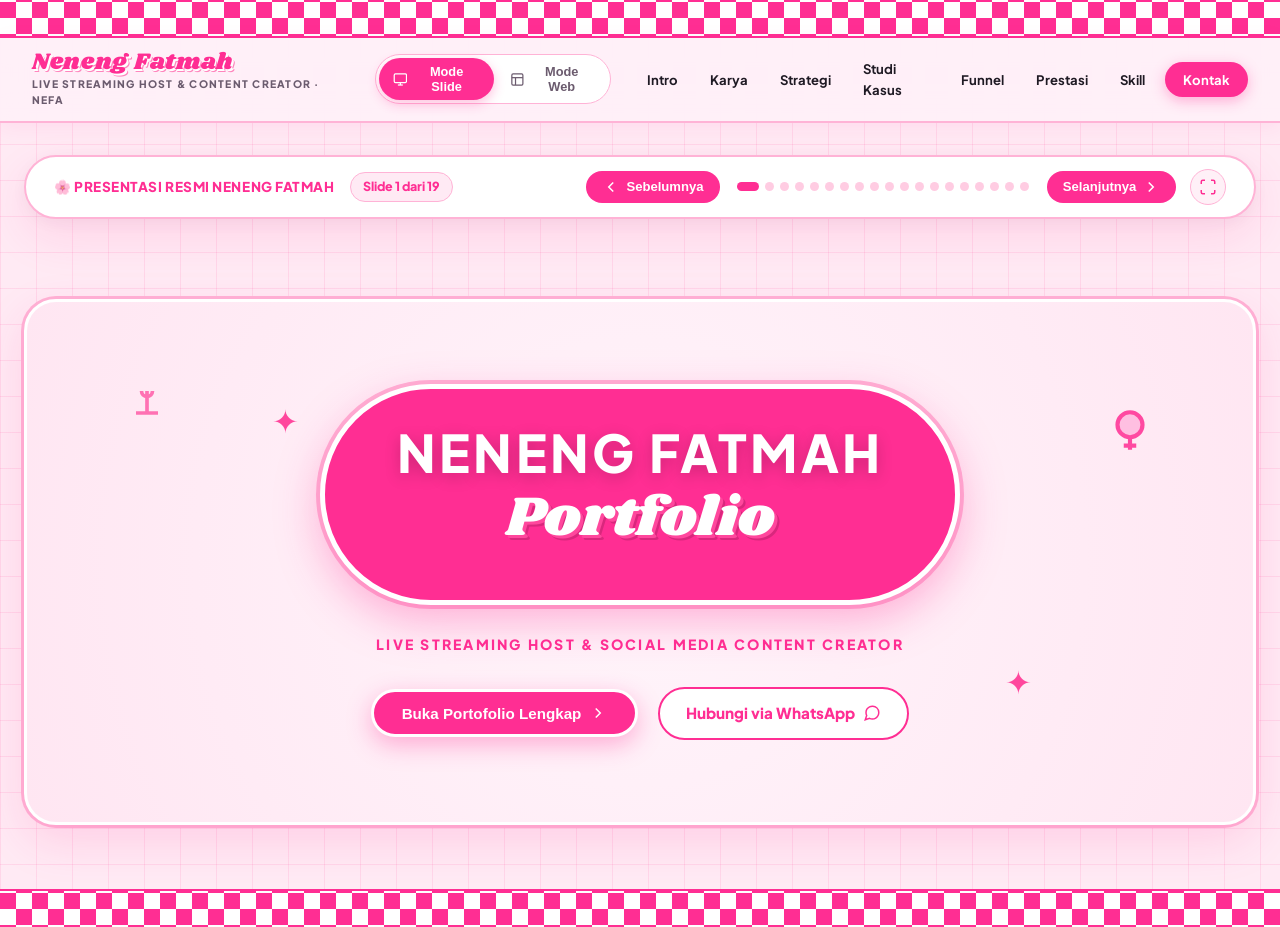
==== commit 53d016ff: "Update portfolio to 19-slide Y2K pink Canva design with playable video and new PDF export" ====
--- a/index.html
+++ b/index.html
@@ -3,52 +3,55 @@
 <head>
   <meta charset="UTF-8">
   <meta name="viewport" content="width=device-width, initial-scale=1.0">
-  <title>Neneng Patmah — Portofolio Host Live Streaming & Kreator Konten UGC</title>
-  <meta name="description" content="Portofolio resmi Neneng Patmah — Host Live Streaming, Kreator Konten UGC, dan Spesialis Live Commerce dengan pengalaman lebih dari 6 tahun menangani brand kecantikan terkemuka dan siaran bersama artis nasional.">
-  
-  <!-- Google Fonts: Editorial Serif, Cursive Accent & Modern Sans -->
+  <title>Neneng Fatmah (NEFA) — Achievement Portfolio | Live Streaming Host & Content Creator</title>
+  <meta name="description" content="Portofolio Resmi Neneng Fatmah (NEFA) — Live Streaming Host, Social Media Specialist & Content Creator dengan pengalaman 5+ tahun memegang brand Focallure, Pinkflash, dan WarnawarniKids.">
+
+  <!-- Google Fonts: Groovy Display, Vintage Serif & Modern Clean Sans -->
   <link rel="preconnect" href="https://fonts.googleapis.com">
   <link rel="preconnect" href="https://fonts.gstatic.com" crossorigin>
-  <link href="https://fonts.googleapis.com/css2?family=Alex+Brush&family=Cormorant+Garamond:ital,wght@0,400;0,600;0,700;1,400&family=Playfair+Display:ital,wght@0,400;0,600;0,700;0,800;0,900;1,400&family=Plus+Jakarta+Sans:wght@300;400;500;600;700;800&family=Montserrat:wght@400;500;600;700&display=swap" rel="stylesheet">
-  
+  <link href="https://fonts.googleapis.com/css2?family=Plus+Jakarta+Sans:ital,wght@0,400;0,500;0,600;0,700;0,800;1,400;1,600&family=Playfair+Display:ital,wght@0,600;0,700;0,800;0,900;1,600;1,700&family=Shrikhand&family=Montserrat:wght@500;600;700;800;900&display=swap" rel="stylesheet">
+
   <link rel="stylesheet" href="style.css">
 </head>
-<body class="theme-beige">
+<body class="theme-pink-y2k">
+
+  <!-- Checkered Accent Top Bar (Signature Canva Y2K Design) -->
+  <div class="pink-checker-bar top-checker" aria-hidden="true"></div>
 
   <!-- ==========================================================================
-       NAVBAR / HEADER ATAS (STICKY & RESPONSIVE)
+       HEADER & NAVIGASI ATAS (STICKY & RESPONSIVE)
        ========================================================================== -->
   <header class="site-header" id="siteHeader">
     <div class="header-container">
       
       <!-- Brand Identitas -->
-      <a href="#hero" class="brand-logo" aria-label="Beranda Neneng Patmah">
-        <span class="logo-serif">Neneng Patmah</span>
-        <span class="logo-sub">LIVE HOST & KREATOR KONTEN</span>
+      <a href="#hero" class="brand-logo" aria-label="Beranda Neneng Fatmah">
+        <span class="logo-main">Neneng Fatmah</span>
+        <span class="logo-sub">LIVE STREAMING HOST & CONTENT CREATOR · NEFA</span>
       </a>
 
       <!-- Pengalih Mode: Mode Web vs Mode Slide Canva -->
       <div class="view-mode-toggle" id="viewModeToggle">
-        <button class="mode-btn active" id="btnScrollMode" title="Tampilan Website Responsif">
+        <button class="mode-btn active" id="btnSlideMode" title="Tampilan Presentasi Slide 19 Halaman Canva">
+          <svg width="15" height="15" viewBox="0 0 24 24" fill="none" stroke="currentColor" stroke-width="2"><rect x="2" y="3" width="20" height="14" rx="2"/><line x1="8" y1="21" x2="16" y2="21"/><line x1="12" y1="17" x2="12" y2="21"/></svg>
+          <span>Mode Slide</span>
+        </button>
+        <button class="mode-btn" id="btnScrollMode" title="Tampilan Website Gulir Vertikal">
           <svg width="15" height="15" viewBox="0 0 24 24" fill="none" stroke="currentColor" stroke-width="2"><rect x="3" y="3" width="18" height="18" rx="2"/><line x1="3" y1="9" x2="21" y2="9"/><line x1="9" y1="21" x2="9" y2="9"/></svg>
           <span>Mode Web</span>
         </button>
-        <button class="mode-btn" id="btnSlideMode" title="Tampilan Presentasi Slide Canva">
-          <svg width="15" height="15" viewBox="0 0 24 24" fill="none" stroke="currentColor" stroke-width="2"><rect x="2" y="3" width="20" height="14" rx="2"/><line x1="8" y1="21" x2="16" y2="21"/><line x1="12" y1="17" x2="12" y2="21"/></svg>
-          <span>Mode Slide</span>
-        </button>
-      </div>
-
-      <!-- Navigasi Desktop (Bahasa Indonesia Rapi & Alami) -->
+      </div>
+
+      <!-- Navigasi Menu Desktop -->
       <nav class="desktop-nav" aria-label="Navigasi Utama">
-        <a href="#about" class="nav-link">Tentang</a>
-        <a href="#creator" class="nav-link">Konten</a>
-        <a href="#why-ugc" class="nav-link">UGC</a>
-        <a href="#photography" class="nav-link">Fotografi</a>
-        <a href="#videography" class="nav-link">Video</a>
-        <a href="#recent-work" class="nav-link">Karya</a>
-        <a href="#reviews" class="nav-link">Ulasan</a>
-        <a href="#contact" class="nav-link cta-pill">Kerja Sama</a>
+        <a href="#intro" class="nav-link">Intro</a>
+        <a href="#creations" class="nav-link">Karya</a>
+        <a href="#playbook" class="nav-link">Strategi</a>
+        <a href="#case-beauty" class="nav-link">Studi Kasus</a>
+        <a href="#funnel" class="nav-link">Funnel</a>
+        <a href="#best-gmv" class="nav-link">Prestasi</a>
+        <a href="#what-i-bring" class="nav-link">Skill</a>
+        <a href="#thank-you" class="nav-link cta-pill">Kontak</a>
       </nav>
 
       <!-- Tombol Hamburger Mobile -->
@@ -59,46 +62,40 @@
 
     <!-- Menu Drawer Mobile -->
     <div class="mobile-drawer" id="mobileDrawer">
-      <a href="#about" class="mobile-nav-link">Tentang Saya</a>
-      <a href="#creator" class="mobile-nav-link">Konten</a>
-      <a href="#why-ugc" class="mobile-nav-link">UGC</a>
-      <a href="#photography" class="mobile-nav-link">Fotografi Produk</a>
-      <a href="#videography" class="mobile-nav-link">Video</a>
-      <a href="#recent-work" class="mobile-nav-link">Karya</a>
-      <a href="#reviews" class="mobile-nav-link">Ulasan</a>
-      <a href="#contact" class="mobile-nav-link highlight">Kerja Sama</a>
+      <a href="#hero" class="mobile-nav-link">Beranda</a>
+      <a href="#intro" class="mobile-nav-link">Introduction & Disiplin</a>
+      <a href="#creations" class="mobile-nav-link">Karya Makeup & Live</a>
+      <a href="#playbook" class="mobile-nav-link">Playbook 4-Pillar</a>
+      <a href="#case-beauty" class="mobile-nav-link">Studi Kasus Beauty</a>
+      <a href="#case-fashion" class="mobile-nav-link">Studi Kasus Fashion</a>
+      <a href="#funnel" class="mobile-nav-link">Funnel Scroll to Sale</a>
+      <a href="#best-gmv" class="mobile-nav-link">Prestasi & Leaderboard</a>
+      <a href="#what-i-bring" class="mobile-nav-link">Keahlian & Value</a>
+      <a href="#thank-you" class="mobile-nav-link highlight">Hubungi Nefa</a>
       <div class="mobile-view-switch">
-        <button class="switch-slide-btn" onclick="setMode('slide')">Ganti ke Mode Slide Presentasi</button>
+        <button class="switch-slide-btn" onclick="setMode('slide')">Buka Tampilan Slide Canva</button>
       </div>
     </div>
   </header>
 
-  <!-- Bar Informasi / Pengumuman Ketersediaan -->
-  <aside class="announcement-bar" aria-label="Informasi Ketersediaan">
-    <div class="announcement-content">
-      <span>🌸 Terbuka untuk Kolaborasi Brand · Host Live Streaming TikTok & Shopee · Konten Video UGC</span>
-      <a href="https://wa.me/6285926090441?text=Halo%20Kak%20Neneng,%20saya%20tertarik%20untuk%20bekerja%20sama%20UGC%20/%20Live%20Streaming" target="_blank" rel="noopener" class="announcement-link">Ngobrol di WhatsApp &rarr;</a>
-    </div>
-  </aside>
-
   <!-- ==========================================================================
-       PEMBUNGKUS UTAMA (MENAMPILKAN 9 KARTU SLIDE DENGAN RAPI & BERSIH)
+       MAIN CONTENT: 19 SLIDES PRESENTASI CANVA PINK AESTHETIC
        ========================================================================== -->
   <main class="main-content" id="mainContent">
 
-    <!-- Kontrol Bilah Mode Slide Deck (Aktif saat Mode Slide dipilih) -->
+    <!-- Kontrol Bilah Mode Slide Deck (19 Slide) -->
     <div class="slide-deck-controls" id="slideDeckControls">
       <div class="slide-deck-header-info">
-        <span class="slide-badge-title">PRESENTASI PORTOFOLIO CANVA</span>
-        <span class="slide-counter-badge" id="slideCounterText">Slide 1 dari 9</span>
+        <span class="slide-badge-title">🌸 PRESENTASI RESMI NENENG FATMAH</span>
+        <span class="slide-counter-badge" id="slideCounterText">Slide 1 dari 19</span>
       </div>
       <div class="slide-nav-actions">
         <button class="slide-ctrl-btn" id="prevSlideBtn" title="Slide Sebelumnya (&larr;)">
           <svg width="18" height="18" viewBox="0 0 24 24" fill="none" stroke="currentColor" stroke-width="2"><polyline points="15 18 9 12 15 6"/></svg>
           <span>Sebelumnya</span>
         </button>
-        <div class="slide-dots-container" id="slideDotsContainer" aria-label="Navigasi Slide">
-          <!-- 10 titik dinamis terisi via JavaScript -->
+        <div class="slide-dots-container" id="slideDotsContainer" aria-label="Navigasi 19 Slide">
+          <!-- 19 titik dinamis terisi via JavaScript -->
         </div>
         <button class="slide-ctrl-btn" id="nextSlideBtn" title="Slide Selanjutnya (&rarr;)">
           <span>Selanjutnya</span>
@@ -111,278 +108,481 @@
     </div>
 
     <!-- ========================================== -->
-    <!-- SLIDE 1 / HERO SECTION                     -->
-    <!-- ========================================== -->
-    <section class="deck-slide slide-hero" id="hero" data-slide-index="1">
-      <div class="canva-card hero-card">
-        <div class="card-inner hero-grid">
-          
-          <!-- Kolom Kiri: Foto Profil Lingkaran & Ikon Media Sosial -->
-          <div class="hero-left">
-            <div class="avatar-ring-wrapper">
-              <div class="avatar-ring-outer"></div>
-              <div class="avatar-image-box">
-                <img src="web_assets/images/profil-img.png" alt="Neneng Patmah — Kreator UGC & Host Live Streaming" class="hero-avatar-img">
-              </div>
-            </div>
+    <!-- SLIDE 1: COVER / HERO                      -->
+    <!-- ========================================== -->
+    <section class="deck-slide slide-cover" id="hero" data-slide-index="1">
+      <div class="canva-card cover-card">
+        <div class="card-inner cover-inner">
+          
+          <div class="floating-sticker sticker-curler" aria-hidden="true">
+            <svg width="44" height="44" viewBox="0 0 24 24" fill="none" stroke="#FF5DA8" stroke-width="2"><path d="M6 18h12M12 6v12M9 6a3 3 0 1 0 6 0"/></svg>
+          </div>
+          <div class="floating-sticker sticker-mirror" aria-hidden="true">
+            <svg width="50" height="50" viewBox="0 0 24 24" fill="#FFB8DE" stroke="#FF2E93" stroke-width="2"><circle cx="12" cy="9" r="6"/><path d="M12 15v6M9 19h6"/></svg>
+          </div>
+          <div class="sparkle-star s1" aria-hidden="true">✦</div>
+          <div class="sparkle-star s2" aria-hidden="true">✦</div>
+
+          <div class="cover-badge-oval">
+            <h1 class="cover-title-name">NENENG FATMAH</h1>
+            <div class="cover-subtitle-script">Portfolio</div>
+          </div>
+
+          <p class="cover-role-tag">LIVE STREAMING HOST &amp; SOCIAL MEDIA CONTENT CREATOR</p>
+
+          <div class="cover-actions-row">
+            <button class="btn-primary-pink" onclick="goToSlide(2)">
+              <span>Buka Portofolio Lengkap</span>
+              <svg width="18" height="18" viewBox="0 0 24 24" fill="none" stroke="currentColor" stroke-width="2"><polyline points="9 18 15 12 9 6"/></svg>
+            </button>
+            <a href="https://wa.me/6285926090441?text=Halo%20Kak%20Neneng%20(NEFA),%20saya%20tertarik%20bekerja%20sama" target="_blank" rel="noopener" class="btn-outline-pink">
+              <span>Hubungi via WhatsApp</span>
+              <svg width="18" height="18" viewBox="0 0 24 24" fill="none" stroke="currentColor" stroke-width="2"><path d="M21 11.5a8.38 8.38 0 0 1-.9 3.8 8.5 8.5 0 0 1-7.6 4.7 8.38 8.38 0 0 1-3.8-.9L3 21l1.9-5.7a8.38 8.38 0 0 1-.9-3.8 8.5 8.5 0 0 1 4.7-7.6 8.38 8.38 0 0 1 3.8-.9h.5a8.48 8.48 0 0 1 8 8v.5z"></path></svg>
+            </a>
+          </div>
+
+        </div>
+      </div>
+    </section>
+
+    <!-- ========================================== -->
+    <!-- SLIDE 2: INTRODUCTION                      -->
+    <!-- ========================================== -->
+    <section class="deck-slide slide-intro" id="intro" data-slide-index="2">
+      <div class="canva-card intro-card">
+        <div class="card-inner intro-inner">
+          
+          <div class="intro-heading-wrap">
+            <h2 class="bubble-header-title">Introduction</h2>
+          </div>
+
+          <div class="intro-grid-content">
+            <div class="pink-speech-bubble">
+              <p>Hi everyone, my name is <strong>Neneng Fatmah</strong>, but everyone calls me Neneng, or <strong>NEFA</strong> as my stage name. I have <strong>5 years of experience</strong> as a Live Streaming Host and Content Creator, and I'm highly motivated to seek new challenges. I possess strong communication skills and a great passion for makeup artistry.</p>
+              <div class="bubble-sparkle-decor" aria-hidden="true">✨</div>
+            </div>
+
+            <div class="intro-photo-frame">
+              <div class="photo-border-wrap">
+                <img src="web_assets/images/canva_slides/page_2.png" alt="Neneng Fatmah — Live Host & Content Creator" class="canva-slide-full-img preview-card-img">
+              </div>
+            </div>
+          </div>
+
+        </div>
+      </div>
+    </section>
+
+    <!-- ========================================== -->
+    <!-- SLIDE 3: PASSION FOR MAKEUP ARTISTRY       -->
+    <!-- ========================================== -->
+    <section class="deck-slide slide-passion" id="passion" data-slide-index="3">
+      <div class="canva-card passion-card">
+        <div class="card-inner passion-inner">
+          
+          <div class="passion-grid-content">
+            <div class="passion-photo-frame">
+              <div class="photo-border-wrap">
+                <img src="web_assets/images/canva_slides/page_3.png" alt="Makeup Artistry Neneng Fatmah" class="canva-slide-full-img preview-card-img">
+              </div>
+            </div>
+
+            <div class="pink-speech-bubble">
+              <p>Makeup is a true pleasure for me, and I always strive to create looks that are both unique and captivating. My creative process is fueled by an unquenchable curiosity about the world, which provides inspiration and innovative ideas in every piece of my artistry.</p>
+              <div class="bubble-sparkle-decor" aria-hidden="true">💄</div>
+            </div>
+          </div>
+
+        </div>
+      </div>
+    </section>
+
+    <!-- ========================================== -->
+    <!-- SLIDE 4: OUTSTANDING ATTENDANCE RECORD     -->
+    <!-- ========================================== -->
+    <section class="deck-slide slide-attendance" id="attendance" data-slide-index="4">
+      <div class="canva-card attendance-card">
+        <div class="card-inner attendance-inner">
+          
+          <div class="attendance-header-banner">
+            <h2>My attendance record is outstanding, with only two authorized absences, and I consistently clock in and out on time.</h2>
+          </div>
+
+          <div class="attendance-proof-frame">
+            <img src="web_assets/images/canva_slides/page_4.png" alt="Catatan Rekor Absensi dan Disiplin Kerja Neneng Fatmah" class="canva-slide-full-img">
+          </div>
+
+        </div>
+      </div>
+    </section>
+
+    <!-- ========================================== -->
+    <!-- SLIDE 5: FAVORITE MAKEUP CREATIONS         -->
+    <!-- ========================================== -->
+    <section class="deck-slide slide-creations" id="creations" data-slide-index="5">
+      <div class="canva-card creations-card">
+        <div class="card-inner creations-inner">
+          
+          <div class="creations-header-wrap">
+            <h2 class="bubble-header-title">Let me show you some of my favorite makeup creations</h2>
+          </div>
+
+          <div class="creations-gallery-frame">
+            <img src="web_assets/images/canva_slides/page_5.png" alt="Koleksi Kreasi Makeup & Live Selling Focallure dan Pinkflash" class="canva-slide-full-img">
+          </div>
+
+        </div>
+      </div>
+    </section>
+
+    <!-- ========================================== -->
+    <!-- SLIDE 6: DAILY TIKTOK CONTENT PRODUCTION   -->
+    <!-- ========================================== -->
+    <section class="deck-slide slide-tiktok-daily" id="tiktok-daily" data-slide-index="6">
+      <div class="canva-card tiktok-daily-card">
+        <div class="card-inner tiktok-daily-inner">
+          
+          <div class="tiktok-daily-grid">
+            <div class="pink-speech-bubble">
+              <p>Following my supervisor's instructions, I routinely design and disseminate a variety of content on TikTok every day. This process includes creating innovative ideas, filming and editing videos, and scheduling uploads to the platform regularly. The goal is to maintain a sustained and engaging presence, aligning with the targets set in our social media strategy.</p>
+            </div>
+
+            <div class="tiktok-daily-proof-frame">
+              <img src="web_assets/images/canva_slides/page_6.png" alt="Produksi Konten Harian TikTok Neneng Fatmah" class="canva-slide-full-img">
+            </div>
+          </div>
+
+        </div>
+      </div>
+    </section>
+
+    <!-- ========================================== -->
+    <!-- SLIDE 7: SECTION DIVIDER — STRATEGY        -->
+    <!-- ========================================== -->
+    <section class="deck-slide slide-divider" id="section-strategy" data-slide-index="7">
+      <div class="canva-card divider-card">
+        <div class="card-inner divider-inner">
+          
+          <div class="floating-sticker sticker-curler" aria-hidden="true">
+            <svg width="44" height="44" viewBox="0 0 24 24" fill="none" stroke="#FF5DA8" stroke-width="2"><path d="M6 18h12M12 6v12M9 6a3 3 0 1 0 6 0"/></svg>
+          </div>
+          <div class="floating-sticker sticker-mirror" aria-hidden="true">
+            <svg width="50" height="50" viewBox="0 0 24 24" fill="#FFB8DE" stroke="#FF2E93" stroke-width="2"><circle cx="12" cy="9" r="6"/><path d="M12 15v6M9 19h6"/></svg>
+          </div>
+
+          <div class="cover-badge-oval">
+            <h2 class="cover-title-name">Social Media</h2>
+            <div class="cover-subtitle-script">Strategy</div>
+          </div>
+
+          <p class="cover-role-tag">PLAYBOOK · CASE STUDIES · CONTENT FUNNEL</p>
+
+          <div class="divider-actions">
+            <button class="btn-primary-pink" onclick="goToSlide(8)">
+              <span>Pelajari Strategi Konten</span>
+              <svg width="18" height="18" viewBox="0 0 24 24" fill="none" stroke="currentColor" stroke-width="2"><polyline points="9 18 15 12 9 6"/></svg>
+            </button>
+          </div>
+
+        </div>
+      </div>
+    </section>
+
+    <!-- ========================================== -->
+    <!-- SLIDE 8: 4-PILLAR CONTENT PLAYBOOK         -->
+    <!-- ========================================== -->
+    <section class="deck-slide slide-playbook" id="playbook" data-slide-index="8">
+      <div class="canva-card playbook-card">
+        <div class="card-inner playbook-inner">
+          
+          <div class="playbook-top-bar">
+            <div class="pill-banner-pink">
+              <h2>Stop the Scroll. Start the Sale.</h2>
+            </div>
+            <p class="playbook-sub">My 4-pillar content playbook, built for TikTok and live commerce</p>
+          </div>
+
+          <div class="pillars-four-grid">
             
-            <div class="creator-title-badge">
-              <span>LIVE HOST & UGC CONTENT CREATOR</span>
-            </div>
-
-            <div class="social-icons-row" aria-label="Tautan Media Sosial">
-              <a href="https://www.instagram.com" target="_blank" rel="noopener" class="social-icon-circle" title="Instagram" aria-label="Instagram">
-                <svg width="18" height="18" viewBox="0 0 24 24" fill="none" stroke="currentColor" stroke-width="1.8"><rect x="2" y="2" width="20" height="20" rx="5" ry="5"></rect><path d="M16 11.37A4 4 0 1 1 12.63 8 4 4 0 0 1 16 11.37z"></path><line x1="17.5" y1="6.5" x2="17.51" y2="6.5"></line></svg>
-              </a>
-              <a href="https://www.tiktok.com" target="_blank" rel="noopener" class="social-icon-circle" title="TikTok" aria-label="TikTok">
-                <svg width="18" height="18" viewBox="0 0 24 24" fill="none" stroke="currentColor" stroke-width="1.8"><path d="M9 12a4 4 0 1 0 4 4V4a5 5 0 0 0 5 5"></path></svg>
-              </a>
-              <a href="https://www.youtube.com" target="_blank" rel="noopener" class="social-icon-circle" title="YouTube" aria-label="YouTube">
-                <svg width="18" height="18" viewBox="0 0 24 24" fill="none" stroke="currentColor" stroke-width="1.8"><path d="M22.54 6.42a2.78 2.78 0 0 0-1.94-2C18.88 4 12 4 12 4s-6.88 0-8.6.46a2.78 2.78 0 0 0-1.94 2A29 29 0 0 0 1 11.75a29 29 0 0 0 .46 5.33A2.78 2.78 0 0 0 3.4 19c1.72.46 8.6.46 8.6.46s6.88 0 8.6-.46a2.78 2.78 0 0 0 1.94-2 29 29 0 0 0 .46-5.25 29 29 0 0 0-.46-5.33z"></path><polygon points="9.75 15.02 15.5 11.75 9.75 8.48 9.75 15.02"></polygon></svg>
-              </a>
-              <a href="https://www.linkedin.com/in/neneng-patmah-9bb029275" target="_blank" rel="noopener" class="social-icon-circle" title="LinkedIn" aria-label="LinkedIn">
-                <svg width="18" height="18" viewBox="0 0 24 24" fill="none" stroke="currentColor" stroke-width="1.8"><path d="M16 8a6 6 0 0 1 6 6v7h-4v-7a2 2 0 0 0-2-2 2 2 0 0 0-2 2v7h-4v-7a6 6 0 0 1 6-6z"></path><rect x="2" y="9" width="4" height="18"></rect><circle cx="4" cy="4" r="2"></circle></svg>
-              </a>
-              <a href="https://wa.me/6285926090441" target="_blank" rel="noopener" class="social-icon-circle" title="WhatsApp" aria-label="WhatsApp">
-                <svg width="18" height="18" viewBox="0 0 24 24" fill="none" stroke="currentColor" stroke-width="1.8"><path d="M21 11.5a8.38 8.38 0 0 1-.9 3.8 8.5 8.5 0 0 1-7.6 4.7 8.38 8.38 0 0 1-3.8-.9L3 21l1.9-5.7a8.38 8.38 0 0 1-.9-3.8 8.5 8.5 0 0 1 4.7-7.6 8.38 8.38 0 0 1 3.8-.9h.5a8.48 8.48 0 0 1 8 8v.5z"></path></svg>
-              </a>
-            </div>
-          </div>
-
-          <!-- Kolom Kanan: Nama Besar & Deskripsi Pembuka Manusiawi -->
-          <div class="hero-right">
-            <span class="hero-sup-label">PORTOFOLIO RESMI · 2026</span>
-            <h1 class="hero-display-name">
-              <span class="name-line">NENENG</span>
-              <span class="name-line">PATMAH</span>
-            </h1>
-            <p class="hero-short-bio">
-              Halo! Saya Neneng (biasa disapa <strong>Nefa</strong>). Lebih dari 6 tahun berkecimpung di industri e-commerce dan live selling. Terbiasa memegang siaran langsung brand besar seperti <strong>Focallure</strong> dan <strong>Pinkflash</strong> serta akun afiliasi artis ternama (Bunda Ashanty, Elly Sugigi, Mayang, Nia Daniaty), dengan capaian target GMV hingga Rp 2–3 Miliar dan penjualan harian belasan ribu produk.
-            </p>
-            <div class="hero-cta-group">
-              <a href="#contact" class="btn-primary-dark">Ajak Kerja Sama</a>
-              <a href="web_assets/Neneng_Patmah_CV.pdf" download="Neneng_Patmah_CV.pdf" class="btn-secondary-outline">
-                <svg width="18" height="18" viewBox="0 0 24 24" fill="none" stroke="currentColor" stroke-width="2"><path d="M21 15v4a2 2 0 0 1-2 2H5a2 2 0 0 1-2-2v-4"/><polyline points="7 10 12 15 17 10"/><line x1="12" y1="15" x2="12" y2="3"/></svg>
-                Unduh CV Lengkap (PDF)
-              </a>
-            </div>
-          </div>
-
-        </div>
-      </div>
-    </section>
-
-    <!-- ========================================== -->
-    <!-- SLIDE 2 / TENTANG SAYA                     -->
-    <!-- ========================================== -->
-    <section class="deck-slide slide-about" id="about" data-slide-index="2">
-      <div class="canva-card about-card">
-        <div class="card-inner about-grid">
-          
-          <!-- Kolom Kiri: Lencana Judul & Biografi Rinci -->
-          <div class="about-left">
-            <div class="pill-heading">
-              <h2>TENTANG SAYA</h2>
-            </div>
+            <div class="pillar-pink-card">
+              <div class="pillar-num-badge">1</div>
+              <h3 class="pillar-title">Hook First</h3>
+              <p class="pillar-desc">The first 2 seconds decide everything. Every video opens with a bold on-screen hook that makes thumbs stop.</p>
+              <div class="pillar-seen-box">
+                <span class="seen-label">Seen in action</span>
+                <span class="seen-text">“Caught by Mom!” · “Join the Trend”</span>
+              </div>
+            </div>
+
+            <div class="pillar-pink-card">
+              <div class="pillar-num-badge">2</div>
+              <h3 class="pillar-title">Relatable Storytelling</h3>
+              <p class="pillar-desc">Real-life moments (in-laws, neighbors, PMS) turn viewers into fans who tag a friend and hit share.</p>
+              <div class="pillar-seen-box">
+                <span class="seen-label">Seen in action</span>
+                <span class="seen-text">“Mama PMS!!” · “Gossiped about by the neighbors”</span>
+              </div>
+            </div>
+
+            <div class="pillar-pink-card">
+              <div class="pillar-num-badge">3</div>
+              <h3 class="pillar-title">Educate &amp; Demo</h3>
+              <p class="pillar-desc">Swatches, try-ons and how-to-apply tutorials build trust long before the sales pitch.</p>
+              <div class="pillar-seen-box">
+                <span class="seen-label">Seen in action</span>
+                <span class="seen-text">“Try on all shades” · “How to apply?”</span>
+              </div>
+            </div>
+
+            <div class="pillar-pink-card">
+              <div class="pillar-num-badge">4</div>
+              <h3 class="pillar-title">Convert with Urgency</h3>
+              <p class="pillar-desc">Bundles, limited-time offers, pinned best-sellers and live invites turn views into orders.</p>
+              <div class="pillar-seen-box">
+                <span class="seen-label">Seen in action</span>
+                <span class="seen-text">“Join Live Now!!” · “Bundle Best Seller”</span>
+              </div>
+            </div>
+
+          </div>
+
+        </div>
+      </div>
+    </section>
+
+    <!-- ========================================== -->
+    <!-- SLIDE 9: CASE STUDY — BEAUTY ON TIKTOK     -->
+    <!-- ========================================== -->
+    <section class="deck-slide slide-case-beauty" id="case-beauty" data-slide-index="9">
+      <div class="canva-card case-card">
+        <div class="card-inner case-inner">
+          
+          <div class="case-header-bar">
+            <div class="pill-banner-pink">
+              <h2>Case Study: Beauty on TikTok</h2>
+            </div>
+          </div>
+
+          <div class="case-body-layout">
             
-            <div class="about-bio-text">
-              <p>
-                Saya mengawali karier di dunia siaran langsung sejak tahun 2018. Bagi saya, live streaming bukan hanya soal memegang mikrofon dan membaca komentar, tapi <strong>seni membangun obrolan yang hangat dan meyakinkan</strong>, memahami apa yang dicari penonton, dan mengarahkan mereka untuk yakin menekan tombol <em>checkout</em>.
-              </p>
-              <p>
-                Sebagai live streamer utama untuk brand global <strong>Focallure</strong> dan <strong>Pinkflash</strong>, saya memegang tanggung jawab target penjualan bulanan <strong>Rp 2–3 Miliar</strong>. Pada momen kampanye puncak (mega sale), penjualan harian dapat menembus <strong>±10.000 produk</strong> dengan omzet di atas <strong>Rp 100 juta per sesi</strong>.
-              </p>
-              <p>
-                Saya juga dipercaya memandu live shopping di akun TikTok resmi deretan artis papan atas Indonesia—antara lain <strong>Bunda Ashanty Hermansyah, Elly Sugigi, Mayang Lucyana Fitri, dan Nia Daniaty</strong>. Saat ini saya juga menempuh studi <strong>S1 Manajemen Pemasaran Digital di Universitas Pamulang (IPK 3,56)</strong>, memadukan jam terbang panggung dengan pemahaman data analitik, funneling konsumen, dan pengoperasian teknis siaran (OBS Studio & Streamlabs).
-              </p>
-            </div>
-
-            <!-- Kartu Statistik Utama -->
-            <div class="stat-pills-row">
-              <div class="stat-pill">
-                <span class="stat-number">6+ Thn</span>
-                <span class="stat-desc">Pengalaman E-Commerce</span>
-              </div>
-              <div class="stat-pill">
-                <span class="stat-number">Rp 2-3 M</span>
-                <span class="stat-desc">Target GMV / Bulan</span>
-              </div>
-              <div class="stat-pill">
-                <span class="stat-number">10.000+</span>
-                <span class="stat-desc">Produk Terjual / Hari</span>
-              </div>
-              <div class="stat-pill">
-                <span class="stat-number">600+</span>
-                <span class="stat-desc">Penonton Live Stabil</span>
-              </div>
-            </div>
-          </div>
-
-          <!-- Kolom Kanan: Kolase Visual Foto Estetis -->
-          <div class="about-right">
-            <div class="about-photos-container">
-              <div class="about-photo-card photo-top">
-                <img src="web_assets/images/portrait_natural.jpg" alt="Neneng Patmah — Kreator Kecantikan & Riasan">
-                <div class="photo-caption-tag">Spesialisasi Kosmetik & Skincare</div>
-              </div>
-              <div class="about-photo-card photo-bottom">
-                <img src="web_assets/images/product_velvet.jpg" alt="Ulasan Produk Kosmetik Focallure & Pinkflash">
-                <div class="photo-caption-tag">Pengalaman Brand Global & Artis</div>
-              </div>
-            </div>
-          </div>
-
-        </div>
-      </div>
-    </section>
-
-    <!-- ========================================== -->
-    <!-- SLIDE 3 / KREATOR KONTEN                   -->
-    <!-- ========================================== -->
-    <section class="deck-slide slide-creator" id="creator" data-slide-index="3">
-      <div class="canva-card creator-card">
-        <div class="card-inner creator-layout">
-          
-          <div class="section-top-bar">
-            <div class="pill-heading">
-              <h2>KREATOR KONTEN</h2>
-            </div>
-            <p class="section-sub-desc">
-              Memproduksi konten video pendek 15–60 detik untuk TikTok, Instagram Reels, dan Shopee Video dengan pendekatan yang ramah, visual bersih, dan pesan produk yang jelas agar penonton tergerak mencoba.
-            </p>
-          </div>
-
-          <!-- Grid Utama Kreator Konten -->
-          <div class="creator-main-grid">
+            <!-- Dua Mockup HP dengan Gambar Asli -->
+            <div class="case-phones-col">
+              <div class="phone-mockup-pink">
+                <div class="phone-top-notch"></div>
+                <img src="web_assets/images/WhatsApp Image 2026-11-19 at 23.46.13.jpeg" alt="Profil Akun TikTok Cuan for Cuantik" class="phone-screen-img">
+              </div>
+              <div class="phone-mockup-pink">
+                <div class="phone-top-notch"></div>
+                <img src="web_assets/images/WhatsApp Image 2026-11-19 at 23.46.13 (1).jpeg" alt="Grid Konten Video Beauty Pinkflash & Focallure" class="phone-screen-img">
+              </div>
+            </div>
+
+            <!-- Panel Metrik & Strategi -->
+            <div class="case-data-col">
+              <div class="account-handle-badge">
+                <span>@cantikcuan.id · Cuan for Cuantik</span>
+              </div>
+
+              <div class="stats-three-row">
+                <div class="stat-pill-box">
+                  <span class="stat-big-val">1,405</span>
+                  <span class="stat-lbl">Followers</span>
+                </div>
+                <div class="stat-pill-box">
+                  <span class="stat-big-val">24.2K</span>
+                  <span class="stat-lbl">Total likes</span>
+                </div>
+                <div class="stat-pill-box">
+                  <span class="stat-big-val">233.2K</span>
+                  <span class="stat-lbl">Top video views</span>
+                </div>
+              </div>
+
+              <div class="strategy-list-box">
+                <h3 class="strategy-heading">Strategy in action</h3>
+                <ul class="strategy-bullets">
+                  <li><strong>Shopper-language titles:</strong> product names in every video (“Lipcream Matte Nude Series”, “Eyebrow Powder Stamp”)</li>
+                  <li><strong>Trust builders:</strong> how-to-apply and try-on-all-shades demos</li>
+                  <li><strong>Fresh angles:</strong> seasonal Halloween palette and “secret to flawless makeup” curiosity hooks</li>
+                  <li><strong>Urgency CTA on bundles:</strong> “checkout now, the price won't stay this low”</li>
+                  <li><strong>Pinned winners + playlists:</strong> (Face Makeup, Lippies) so new visitors binge</li>
+                </ul>
+              </div>
+            </div>
+
+          </div>
+
+        </div>
+      </div>
+    </section>
+
+    <!-- ========================================== -->
+    <!-- SLIDE 10: CASE STUDY — MODEST FASHION      -->
+    <!-- ========================================== -->
+    <section class="deck-slide slide-case-fashion" id="case-fashion" data-slide-index="10">
+      <div class="canva-card case-card">
+        <div class="card-inner case-inner">
+          
+          <div class="case-header-bar">
+            <div class="pill-banner-pink">
+              <h2>Case Study: Modest Fashion on TikTok</h2>
+            </div>
+          </div>
+
+          <div class="case-body-layout">
             
-            <!-- Kolom Kiri: 4 Pilar Kreatif & Alur Kerja -->
-            <div class="creator-pillars-column">
-              <h3 class="creator-column-title">Prinsip & Cara Saya Membuat Konten</h3>
-              
-              <div class="creator-pillar-cards">
-                
-                <div class="creator-pillar-item">
-                  <div class="pillar-icon-box">
-                    <svg width="20" height="20" viewBox="0 0 24 24" fill="none" stroke="currentColor" stroke-width="2"><circle cx="12" cy="12" r="10"/><polyline points="12 6 12 12 16 14"/></svg>
-                  </div>
-                  <div class="pillar-info">
-                    <h4>Hook Visual Spontan & Alami</h4>
-                    <p>Penonton media sosial memutuskan lanjut menonton dalam hitungan detik. Saya langsung memperlihatkan warna asli di kulit, hasil riasan, atau solusi praktis tanpa intro bertele-tele.</p>
-                  </div>
+            <!-- Dua Mockup HP: Screenshot Grid & Pemutar Video Interaktif Asli -->
+            <div class="case-phones-col">
+              <div class="phone-mockup-pink">
+                <div class="phone-top-notch"></div>
+                <img src="web_assets/images/WhatsApp Image 2026-11-19 at 23.46.13 (2).jpeg" alt="Akun TikTok WarnawarniKids" class="phone-screen-img">
+              </div>
+
+              <!-- HP Kedua: Video Asli yang Bisa Diputar -->
+              <div class="phone-mockup-pink phone-video-active">
+                <div class="phone-top-notch"></div>
+                <video id="vidFashionBocil" src="web_assets/images/WhatsApp Video 2026-11-19 at 23.46.17.mp4" poster="web_assets/images/wa_video_thumb.jpg" playsinline loop class="phone-video-player"></video>
+                <div class="video-overlay-ctrl" onclick="togglePlayVideo('vidFashionBocil', this)">
+                  <button class="play-circle-btn" aria-label="Putar Video Bocil Warna Warni">
+                    <svg width="22" height="22" viewBox="0 0 24 24" fill="currentColor"><polygon points="5 3 19 12 5 21 5 3"/></svg>
+                  </button>
+                  <span class="video-title-tag">Bocil Warna Warni Join Trend 😂</span>
                 </div>
-
-                <div class="creator-pillar-item">
-                  <div class="pillar-icon-box">
-                    <svg width="20" height="20" viewBox="0 0 24 24" fill="none" stroke="currentColor" stroke-width="2"><path d="M12 20h9"/><path d="M16.5 3.5a2.121 2.121 0 0 1 3 3L7 19l-4 1 1-4L16.5 3.5z"/></svg>
-                  </div>
-                  <div class="pillar-info">
-                    <h4>Ulasan Jujur & Swatch Apa Adanya</h4>
-                    <p>Audiens e-commerce sangat menghargai ketulusan. Demonstrasi produk selalu memakai pencahayaan jernih tanpa filter berlebihan agar warna, tekstur, dan ketahanannya terlihat nyata.</p>
-                  </div>
+              </div>
+            </div>
+
+            <!-- Panel Metrik & Strategi -->
+            <div class="case-data-col">
+              <div class="account-handle-badge">
+                <span>WarnawarniKids · Gamis &amp; family fashion</span>
+              </div>
+
+              <div class="stats-three-row">
+                <div class="stat-pill-box">
+                  <span class="stat-big-val">3,078</span>
+                  <span class="stat-lbl">Top video views</span>
                 </div>
-
-                <div class="creator-pillar-item">
-                  <div class="pillar-icon-box">
-                    <svg width="20" height="20" viewBox="0 0 24 24" fill="none" stroke="currentColor" stroke-width="2"><polyline points="23 6 13.5 15.5 8.5 10.5 1 18"/><polyline points="17 6 23 6 23 12"/></svg>
-                  </div>
-                  <div class="pillar-info">
-                    <h4>Ajakan Belanja Mengalir (CTA Alami)</h4>
-                    <p>Mengarahkan penonton ke keranjang belanja secara luwes di tengah penjelasan manfaat, sehingga mereka terdorong membeli karena memang merasa produk ini solutif.</p>
-                  </div>
+                <div class="stat-pill-box">
+                  <span class="stat-big-val">2,394</span>
+                  <span class="stat-lbl">Trend video views</span>
                 </div>
-
-                <div class="creator-pillar-item">
-                  <div class="pillar-icon-box">
-                    <svg width="20" height="20" viewBox="0 0 24 24" fill="none" stroke="currentColor" stroke-width="2"><rect x="2" y="3" width="20" height="14" rx="2"/><line x1="8" y1="21" x2="16" y2="21"/><line x1="12" y1="17" x2="12" y2="21"/></svg>
-                  </div>
-                  <div class="pillar-info">
-                    <h4>Kapasitas Harian Hingga 10 Video/Hari</h4>
-                    <p>Terbiasa dengan ritme kerja e-commerce yang dinamis. Siap memproduksi hingga 10 video harian yang variatif—mulai dari tutorial singkat, unboxing estetik, hingga review detail.</p>
-                  </div>
+                <div class="stat-pill-box">
+                  <span class="stat-big-val">300+</span>
+                  <span class="stat-lbl">Views on every video</span>
                 </div>
-
-              </div>
-
-              <!-- Alur Kerja Pembuatan Konten -->
-              <div class="creator-workflow-container">
-                <span class="workflow-title">Alur Pengerjaan Konten Bersama Brand:</span>
-                <div class="workflow-steps-flex">
-                  <span class="wf-step">1. Diskusi Brief & Angle Produk</span>
-                  <span class="wf-arrow">&rarr;</span>
-                  <span class="wf-step">2. Konsep & Scripting</span>
-                  <span class="wf-arrow">&rarr;</span>
-                  <span class="wf-step">3. Pengambilan Video & Swatch</span>
-                  <span class="wf-arrow">&rarr;</span>
-                  <span class="wf-step">4. Editing & Subtitle</span>
-                  <span class="wf-arrow">&rarr;</span>
-                  <span class="wf-step">5. Siap Tayang</span>
-                </div>
-              </div>
-            </div>
-
-            <!-- Kolom Kanan: 2 Mockup iPhone Video Unggulan Kreator -->
-            <div class="creator-videos-column">
-              <h3 class="creator-column-title">Contoh Konten Video yang Diproduksi</h3>
-              
-              <div class="creator-phones-pair">
-                
-                <!-- Mockup A: Video Ombre Lips Tutorial -->
-                <div class="iphone-mockup-card creator-phone">
-                  <div class="iphone-frame">
-                    <div class="iphone-notch"></div>
-                    <div class="iphone-screen">
-                      <video id="vidCreator1" src="web_assets/videos/video_creator_1.mp4" poster="web_assets/images/video_creator_1.jpg" playsinline preload="metadata" loop></video>
-                      <div class="video-overlay-ctrl" onclick="togglePlayVideo('vidCreator1', this)">
-                        <button class="play-circle-btn" aria-label="Putar Video Tutorial Bibir Ombre">
-                          <svg width="22" height="22" viewBox="0 0 24 24" fill="currentColor"><polygon points="5 3 19 12 5 21 5 3"/></svg>
-                        </button>
-                        <span class="video-title-tag">Tutorial Bibir Ombre</span>
-                      </div>
-                      <button class="expand-video-btn" onclick="openVideoModal('web_assets/videos/video_creator_1.mp4', 'Tutorial Bibir Ombre & Swatch Warna Focallure', 'Kreator Konten & Tutorial Riasan')" title="Tonton Layar Penuh">
-                        <svg width="15" height="15" viewBox="0 0 24 24" fill="none" stroke="currentColor" stroke-width="2"><path d="M15 3h6v6M9 21H3v-6M21 3l-7 7M3 21l7-7"/></svg>
-                      </button>
-                    </div>
-                  </div>
-                  <span class="phone-caption">Tutorial & Swatch Bibir</span>
-                </div>
-
-                <!-- Mockup B: Video Kontur & Highlighter -->
-                <div class="iphone-mockup-card creator-phone">
-                  <div class="iphone-frame">
-                    <div class="iphone-notch"></div>
-                    <div class="iphone-screen">
-                      <video id="vidCreator2" src="web_assets/videos/video_creator_2.mp4" poster="web_assets/images/video_creator_2.jpg" playsinline preload="metadata" loop></video>
-                      <div class="video-overlay-ctrl" onclick="togglePlayVideo('vidCreator2', this)">
-                        <button class="play-circle-btn" aria-label="Putar Video Kontur Wajah">
-                          <svg width="22" height="22" viewBox="0 0 24 24" fill="currentColor"><polygon points="5 3 19 12 5 21 5 3"/></svg>
-                        </button>
-                        <span class="video-title-tag">Kontur & Highlighter</span>
-                      </div>
-                      <button class="expand-video-btn" onclick="openVideoModal('web_assets/videos/video_creator_2.mp4', 'Tutorial Kontur Wajah & Highlighter Krim Natural', 'Kreator Konten Kecantikan')" title="Tonton Layar Penuh">
-                        <svg width="15" height="15" viewBox="0 0 24 24" fill="none" stroke="currentColor" stroke-width="2"><path d="M15 3h6v6M9 21H3v-6M21 3l-7 7M3 21l7-7"/></svg>
-                      </button>
-                    </div>
-                  </div>
-                  <span class="phone-caption">Aplikasi Kontur & Kilau</span>
-                </div>
-
-              </div>
-
-              <!-- Format Konten Paling Diminati -->
-              <div class="creator-formats-badges">
-                <span class="format-badge">💄 Solusi Masalah Riasan</span>
-                <span class="format-badge">📦 Unboxing Estetik & Review</span>
-                <span class="format-badge">✨ Swatch & Uji Ketahanan</span>
-                <span class="format-badge">🛒 Optimasi Keranjang Kuning</span>
-              </div>
-            </div>
-
-          </div>
-
-          <div class="card-bottom-action">
-            <button class="text-link-action" onclick="openGalleryModal('video')">
-              <span>JELAJAHI SEMUA VIDEO KONTEN</span>
-              <svg width="16" height="16" viewBox="0 0 24 24" fill="none" stroke="currentColor" stroke-width="2"><polyline points="9 18 15 12 9 6"/></svg>
+              </div>
+
+              <div class="strategy-list-box">
+                <h3 class="strategy-heading">Strategy in action</h3>
+                <ul class="strategy-bullets">
+                  <li><strong>One signature look:</strong> a bold text-box hook on every thumbnail, so the feed is instantly recognizable</li>
+                  <li><strong>Hooks from real mom-life:</strong> “Caught by Mom”, “Mama PMS!!”, “Gossiped about by the neighbors”</li>
+                  <li><strong>Trend-jacking:</strong> “Join the Trend” reached 2,394 views</li>
+                  <li><strong>Curiosity + value hook:</strong> “Need Money 1M” became the top performer at 3,078 views</li>
+                  <li><strong>“Join Live Now!!”</strong> pulls viewers from short video directly into live selling sessions</li>
+                </ul>
+              </div>
+            </div>
+
+          </div>
+
+        </div>
+      </div>
+    </section>
+
+    <!-- ========================================== -->
+    <!-- SLIDE 11: FROM SCROLL TO SALE FUNNEL       -->
+    <!-- ========================================== -->
+    <section class="deck-slide slide-funnel" id="funnel" data-slide-index="11">
+      <div class="canva-card funnel-card">
+        <div class="card-inner funnel-inner">
+          
+          <div class="funnel-top-bar">
+            <div class="pill-banner-pink">
+              <h2>From Scroll to Sale</h2>
+            </div>
+            <p class="funnel-sub">My content-to-commerce funnel</p>
+          </div>
+
+          <div class="funnel-steps-grid">
+            <div class="funnel-step-box">
+              <div class="step-circle">1</div>
+              <h3>Attract</h3>
+              <p>Trend + hook videos that stop the scroll</p>
+            </div>
+            <div class="funnel-step-box">
+              <div class="step-circle">2</div>
+              <h3>Engage</h3>
+              <p>Stories and tutorials that earn comments, saves and shares</p>
+            </div>
+            <div class="funnel-step-box">
+              <div class="step-circle">3</div>
+              <h3>Convert</h3>
+              <p>Live shopping, pinned best-sellers, urgency offers</p>
+            </div>
+            <div class="funnel-step-box">
+              <div class="step-circle">4</div>
+              <h3>Learn</h3>
+              <p>Check the numbers, keep what works, fix what doesn't</p>
+            </div>
+          </div>
+
+          <div class="engine-process-bar">
+            <span class="engine-label">My daily content engine:</span>
+            <div class="engine-steps-flow">
+              <span class="eng-step">Ideate</span>
+              <span class="eng-arr">&rarr;</span>
+              <span class="eng-step">Film</span>
+              <span class="eng-arr">&rarr;</span>
+              <span class="eng-step">Edit</span>
+              <span class="eng-arr">&rarr;</span>
+              <span class="eng-step">Schedule</span>
+              <span class="eng-arr">&rarr;</span>
+              <span class="eng-step">Analyze</span>
+              <span class="eng-arr">&rarr;</span>
+              <span class="eng-step">Improve</span>
+            </div>
+          </div>
+
+          <div class="proof-converts-bar">
+            <span class="proof-title">Proof it converts:</span>
+            <div class="proof-items-row">
+              <div class="proof-item"><strong>#1 Total Report GMV</strong></div>
+              <div class="proof-item"><strong>Top 3</strong> · Focallure Official Shop (Shopee)</div>
+              <div class="proof-item"><strong>Top 5</strong> · Pinkflash Beauty (TikTok)</div>
+              <div class="proof-item"><strong>Top 5</strong> · Focallure Indonesia Live (TikTok)</div>
+            </div>
+          </div>
+
+        </div>
+      </div>
+    </section>
+
+    <!-- ========================================== -->
+    <!-- SLIDE 12: SECTION DIVIDER — PORTFOLIO      -->
+    <!-- ========================================== -->
+    <section class="deck-slide slide-divider" id="section-portfolio" data-slide-index="12">
+      <div class="canva-card divider-card">
+        <div class="card-inner divider-inner">
+          
+          <div class="floating-sticker sticker-curler" aria-hidden="true">
+            <svg width="44" height="44" viewBox="0 0 24 24" fill="none" stroke="#FF5DA8" stroke-width="2"><path d="M6 18h12M12 6v12M9 6a3 3 0 1 0 6 0"/></svg>
+          </div>
+          <div class="floating-sticker sticker-mirror" aria-hidden="true">
+            <svg width="50" height="50" viewBox="0 0 24 24" fill="#FFB8DE" stroke="#FF2E93" stroke-width="2"><circle cx="12" cy="9" r="6"/><path d="M12 15v6M9 19h6"/></svg>
+          </div>
+
+          <div class="cover-badge-oval">
+            <h2 class="cover-title-name">Portfolio</h2>
+            <div class="cover-subtitle-script">Achievements</div>
+          </div>
+
+          <p class="cover-role-tag">BEST GMV · TOP RANKINGS · AUDIT EVALUATIONS</p>
+
+          <div class="divider-actions">
+            <button class="btn-primary-pink" onclick="goToSlide(13)">
+              <span>Lihat Bukti Prestasi Penjualan</span>
+              <svg width="18" height="18" viewBox="0 0 24 24" fill="none" stroke="currentColor" stroke-width="2"><polyline points="9 18 15 12 9 6"/></svg>
             </button>
           </div>
 
@@ -391,483 +591,196 @@
     </section>
 
     <!-- ========================================== -->
-    <!-- SLIDE 4 / KENAPA UGC UNTUK BRAND ANDA     -->
-    <!-- ========================================== -->
-    <section class="deck-slide slide-why-ugc" id="why-ugc" data-slide-index="4">
-      <div class="canva-card why-ugc-card">
-        <div class="card-inner why-ugc-layout">
-
-          <!-- Kolom Manfaat Kiri (2 Kartu) -->
-          <div class="why-column left-benefits">
-            <div class="benefit-box">
-              <div class="benefit-check-circle">
-                <svg width="18" height="18" viewBox="0 0 24 24" fill="none" stroke="currentColor" stroke-width="2.5"><polyline points="20 6 9 17 4 12"/></svg>
-              </div>
-              <div class="benefit-text">
-                <h3>Audiens Lebih Percaya Rekomendasi Jujur</h3>
-                <p>Konsumen hari ini semakin kritis terhadap iklan konvensional. Format konten UGC terasa seperti rekomendasi tulus dari teman yang sudah mencoba produknya langsung.</p>
-              </div>
-            </div>
-
-            <div class="benefit-box">
-              <div class="benefit-check-circle">
-                <svg width="18" height="18" viewBox="0 0 24 24" fill="none" stroke="currentColor" stroke-width="2.5"><polyline points="20 6 9 17 4 12"/></svg>
-              </div>
-              <div class="benefit-text">
-                <h3>Komunikasi Luwes Menjawab Keraguan</h3>
-                <p>Pengalaman 6+ tahun memandu live shopping melatih saya menjawab pertanyaan penonton dengan ramah dan meyakinkan, menjaga 500–600+ penonton tetap nyaman hingga checkout.</p>
-              </div>
-            </div>
-          </div>
-
-          <!-- Lencana Estetis Tengah (Kenapa UGC UNTUK BRAND ANDA) -->
-          <div class="why-center-badge-wrapper">
-            <div class="center-aesthetic-badge">
-              <span class="script-why">Kenapa</span>
-              <div class="bold-ugc-badge">
-                <span class="ugc-letters">UGC</span>
-              </div>
-              <div class="badge-subtext">
-                <span>UNTUK</span>
-                <span>BRAND</span>
-                <span>ANDA</span>
-              </div>
-            </div>
-          </div>
-
-          <!-- Kolom Manfaat Kanan (2 Kartu) -->
-          <div class="why-column right-benefits">
-            <div class="benefit-box">
-              <div class="benefit-check-circle">
-                <svg width="18" height="18" viewBox="0 0 24 24" fill="none" stroke="currentColor" stroke-width="2.5"><polyline points="20 6 9 17 4 12"/></svg>
-              </div>
-              <div class="benefit-text">
-                <h3>Teruji Mengawal Akun Brand & Artis</h3>
-                <p>Paham aturan kepatuhan TikTok Shop & Shopee Live, etika siaran profesional, serta bagaimana menjaga reputasi brand besar dan akun selebritas tetap berkelas.</p>
-              </div>
-            </div>
-
-            <div class="benefit-box">
-              <div class="benefit-check-circle">
-                <svg width="18" height="18" viewBox="0 0 24 24" fill="none" stroke="currentColor" stroke-width="2.5"><polyline points="20 6 9 17 4 12"/></svg>
-              </div>
-              <div class="benefit-text">
-                <h3>Eksekusi Mandiri & Tim Brand Tinggal Terima Jadi</h3>
-                <p>Mulai dari penataan pencahayaan, penyiapan alat, pembawaan materi, talent di kamera, hingga pengaturan teknis siaran OBS/Streamlabs saya jalankan secara rapi dan mandiri.</p>
-              </div>
-            </div>
-          </div>
-
-        </div>
-      </div>
-    </section>
-
-        </div>
-      </div>
-    </section>
-
-    <!-- ========================================== -->
-    <!-- SLIDE 5 / FOTOGRAFI PRODUK                -->
-    <!-- ========================================== -->
-    <section class="deck-slide slide-photography" id="photography" data-slide-index="5">
-      <div class="canva-card photography-card">
-        <div class="card-inner photography-layout">
-          
-          <div class="section-top-bar">
-            <div class="pill-heading">
-              <h2>FOTOGRAFI PRODUK</h2>
-            </div>
-            <p class="section-sub-desc">
-              Dokumentasi visual produk yang bersih, estetik, dan menonjolkan tekstur asli—mulai dari kilau lipgloss, kehalusan bedak, swatch di kulit asli, hingga detail busana fesyen.
-            </p>
-          </div>
-
-          <!-- 4 Kategori Fotografi Rapi -->
-          <div class="photography-grid">
-            
-            <!-- Kategori 1: Kecantikan -->
-            <div class="photo-category-item" onclick="openPhotoModal('web_assets/images/beauty_1.jpg', 'KECANTIKAN', 'Koleksi Pinkflash Lasting Glossy Lipgloss')">
-              <div class="category-img-box">
-                <img src="web_assets/images/beauty_1.jpg" alt="Fotografi Produk Kecantikan — Pinkflash Lipgloss">
-                <div class="img-overlay-hover">
-                  <span>Lihat Foto</span>
-                </div>
-              </div>
-              <div class="category-pill-label">KECANTIKAN</div>
-            </div>
-
-            <!-- Kategori 2: Ulasan Riasan (Tengah Tegak) -->
-            <div class="photo-category-item tall-center" onclick="openPhotoModal('web_assets/images/portrait_closeup.jpg', 'SWATCH & DETAIL', 'Detail Tekstur & Swatch Warna Kosmetik Bibir dan Wajah')">
-              <div class="category-img-box">
-                <img src="web_assets/images/portrait_closeup.jpg" alt="Detail Swatch Riasan Wajah & Bibir">
-                <div class="img-overlay-hover">
-                  <span>Lihat Foto</span>
-                </div>
-              </div>
-              <div class="category-pill-label">SWATCH & DETAIL</div>
-            </div>
-
-            <!-- Kategori 3: Perawatan Kulit -->
-            <div class="photo-category-item" onclick="openPhotoModal('web_assets/images/skincare_1.jpg', 'PERAWATAN KULIT', 'Aplikasi Foundation Matte & Perawatan Kulit')">
-              <div class="category-img-box">
-                <img src="web_assets/images/skincare_1.jpg" alt="Perawatan Kulit — Foundation Matte">
-                <div class="img-overlay-hover">
-                  <span>Lihat Foto</span>
-                </div>
-              </div>
-              <div class="category-pill-label">PERAWATAN KULIT</div>
-            </div>
-
-            <!-- Kategori 4: Busana & Aksesoris -->
-            <div class="photo-category-item" onclick="openPhotoModal('web_assets/images/fashion_accessories.jpg', 'FESYEN & AKSESORIS', 'Aksesoris Fesyen & Penataan Gaya Busana')">
-              <div class="category-img-box">
-                <img src="web_assets/images/fashion_accessories.jpg" alt="Fesyen — Aksesoris & Busana">
-                <div class="img-overlay-hover">
-                  <span>Lihat Foto</span>
-                </div>
-              </div>
-              <div class="category-pill-label">FESYEN & AKSESORIS</div>
-            </div>
-
-          </div>
-
-          <div class="card-bottom-action">
-            <button class="text-link-action" onclick="openGalleryModal('photography')">
-              <span>LIHAT SEMUA FOTO PRODUK & SWATCH</span>
-              <svg width="16" height="16" viewBox="0 0 24 24" fill="none" stroke="currentColor" stroke-width="2"><polyline points="9 18 15 12 9 6"/></svg>
+    <!-- SLIDE 13: BEST GMV LEADERBOARD             -->
+    <!-- ========================================== -->
+    <section class="deck-slide slide-best-gmv" id="best-gmv" data-slide-index="13">
+      <div class="canva-card achievement-card">
+        <div class="card-inner achievement-inner">
+          
+          <div class="achievement-header-wrap">
+            <h2 class="bubble-header-title">Best GMV</h2>
+          </div>
+
+          <div class="achievement-frame">
+            <img src="web_assets/images/canva_slides/page_13.png" alt="Juara 1 Total Report GMV Rp 191 Juta — Neneng Fatmah" class="canva-slide-full-img">
+          </div>
+
+        </div>
+      </div>
+    </section>
+
+    <!-- ========================================== -->
+    <!-- SLIDE 14: TOP 3 SELLING FOCALLURE SHOPEE   -->
+    <!-- ========================================== -->
+    <section class="deck-slide slide-shopee-top3" id="shopee-top3" data-slide-index="14">
+      <div class="canva-card achievement-card">
+        <div class="card-inner achievement-inner">
+          
+          <div class="pill-banner-pink">
+            <h2>Top 3 selling at Focallure Official Shop (SHOPEE)</h2>
+          </div>
+
+          <div class="achievement-frame">
+            <img src="web_assets/images/canva_slides/page_14.png" alt="Peringkat 3 Penjualan Focallure Official Shop Shopee — Neneng Fatmah" class="canva-slide-full-img">
+          </div>
+
+        </div>
+      </div>
+    </section>
+
+    <!-- ========================================== -->
+    <!-- SLIDE 15: TOP 5 SELLING PINKFLASH TIKTOK   -->
+    <!-- ========================================== -->
+    <section class="deck-slide slide-pinkflash-top5" id="pinkflash-top5" data-slide-index="15">
+      <div class="canva-card achievement-card">
+        <div class="card-inner achievement-inner">
+          
+          <div class="pill-banner-pink">
+            <h2>Top 5 selling at Pinkflash Beauty (TikTok)</h2>
+          </div>
+
+          <div class="achievement-frame">
+            <img src="web_assets/images/canva_slides/page_15.png" alt="Peringkat 5 Penjualan Pinkflash Beauty TikTok — Neneng Fatmah" class="canva-slide-full-img">
+          </div>
+
+        </div>
+      </div>
+    </section>
+
+    <!-- ========================================== -->
+    <!-- SLIDE 16: TOP 5 FOCALLURE INDONESIA LIVE   -->
+    <!-- ========================================== -->
+    <section class="deck-slide slide-focallure-top5" id="focallure-top5" data-slide-index="16">
+      <div class="canva-card achievement-card">
+        <div class="card-inner achievement-inner">
+          
+          <div class="pill-banner-pink">
+            <h2>Top 5 selling at Focallure Indonesia Live (TikTok)</h2>
+          </div>
+
+          <div class="achievement-frame">
+            <img src="web_assets/images/canva_slides/page_16.png" alt="Peringkat 5 Penjualan Focallure Indonesia Live TikTok — Neneng Fatmah" class="canva-slide-full-img">
+          </div>
+
+        </div>
+      </div>
+    </section>
+
+    <!-- ========================================== -->
+    <!-- SLIDE 17: BEST MAKEUP POINTS               -->
+    <!-- ========================================== -->
+    <section class="deck-slide slide-makeup-points" id="makeup-points" data-slide-index="17">
+      <div class="canva-card achievement-card">
+        <div class="card-inner achievement-inner">
+          
+          <div class="achievement-frame">
+            <img src="web_assets/images/canva_slides/page_17.png" alt="Best Makeup Points +2 Point Good Eye Makeup & Cute — Neneng Fatmah" class="canva-slide-full-img">
+          </div>
+
+        </div>
+      </div>
+    </section>
+
+    <!-- ========================================== -->
+    <!-- SLIDE 18: WHAT I BRING TO YOUR TEAM        -->
+    <!-- ========================================== -->
+    <section class="deck-slide slide-what-i-bring" id="what-i-bring" data-slide-index="18">
+      <div class="canva-card what-card">
+        <div class="card-inner what-inner">
+          
+          <div class="pill-banner-pink">
+            <h2>What I Bring to Your Team</h2>
+          </div>
+
+          <div class="what-grid-layout">
+            <div class="what-phone-col">
+              <div class="phone-mockup-pink">
+                <div class="phone-top-notch"></div>
+                <img src="web_assets/images/canva_slides/page_18.png" alt="Live Host Snapshot" class="phone-screen-img what-snapshot-crop">
+              </div>
+            </div>
+
+            <div class="what-card-pink">
+              <h3 class="what-col-title">As a Social Media Specialist</h3>
+              <ul class="what-bullets">
+                <li>Content calendar and consistent daily posting</li>
+                <li>Trend research and hook-first strategy</li>
+                <li>TikTok + Shopee Live platform know-how</li>
+                <li>Performance tracking and optimization</li>
+                <li>Works to supervisor targets and brand strategy</li>
+              </ul>
+            </div>
+
+            <div class="what-card-pink">
+              <h3 class="what-col-title">As a Content Creator</h3>
+              <ul class="what-bullets">
+                <li>Idea &rarr; script &rarr; filming &rarr; editing, end to end</li>
+                <li>5 years of on-camera confidence as a live host</li>
+                <li>Makeup artistry and product demos that sell</li>
+                <li>Storytelling and humor that feels real</li>
+                <li>Adapts to any brand voice: beauty to fashion</li>
+              </ul>
+            </div>
+          </div>
+
+          <div class="what-bottom-banner">
+            <span>Let's make your brand impossible to scroll past ✨</span>
+          </div>
+
+        </div>
+      </div>
+    </section>
+
+    <!-- ========================================== -->
+    <!-- SLIDE 19: THANK YOU & CONTACT FORM         -->
+    <!-- ========================================== -->
+    <section class="deck-slide slide-thank-you" id="thank-you" data-slide-index="19">
+      <div class="canva-card thank-card">
+        <div class="card-inner thank-inner">
+          
+          <div class="cover-badge-oval thank-oval">
+            <h2 class="cover-title-name">Thank You</h2>
+          </div>
+
+          <p class="thank-sub">Tertarik bekerja sama atau ingin mendiskusikan kampanye live streaming &amp; konten video brand Anda?</p>
+
+          <div class="thank-contact-channels">
+            <a href="https://wa.me/6285926090441?text=Halo%20Kak%20Neneng%20(NEFA),%20saya%20tertarik%20bekerja%20sama" target="_blank" rel="noopener" class="contact-pill-btn">
+              <svg width="20" height="20" viewBox="0 0 24 24" fill="none" stroke="currentColor" stroke-width="2"><path d="M21 11.5a8.38 8.38 0 0 1-.9 3.8 8.5 8.5 0 0 1-7.6 4.7 8.38 8.38 0 0 1-3.8-.9L3 21l1.9-5.7a8.38 8.38 0 0 1-.9-3.8 8.5 8.5 0 0 1 4.7-7.6 8.38 8.38 0 0 1 3.8-.9h.5a8.48 8.48 0 0 1 8 8v.5z"></path></svg>
+              <span>WhatsApp: +62 859-2609-0441</span>
+            </a>
+            <a href="mailto:nenengfatmah123@gmail.com" class="contact-pill-btn">
+              <svg width="20" height="20" viewBox="0 0 24 24" fill="none" stroke="currentColor" stroke-width="2"><path d="M4 4h16c1.1 0 2 .9 2 2v12c0 1.1-.9 2-2 2H4c-1.1 0-2-.9-2-2V6c0-1.1.9-2 2-2z"></path><polyline points="22,6 12,13 2,6"></polyline></svg>
+              <span>Email: nenengfatmah123@gmail.com</span>
+            </a>
+            <a href="https://www.linkedin.com/in/neneng-patmah-9bb029275" target="_blank" rel="noopener" class="contact-pill-btn">
+              <svg width="20" height="20" viewBox="0 0 24 24" fill="none" stroke="currentColor" stroke-width="2"><circle cx="12" cy="12" r="10"></circle><line x1="2" y1="12" x2="22" y2="12"></line><path d="M12 2a15.3 15.3 0 0 1 4 10 15.3 15.3 0 0 1-4 10 15.3 15.3 0 0 1-4-10 15.3 15.3 0 0 1 4-10z"></path></svg>
+              <span>LinkedIn Profile</span>
+            </a>
+          </div>
+
+          <!-- Quick WhatsApp Inquiry Form -->
+          <form class="pink-inquiry-form" id="quickInquiryForm" onsubmit="handleInquirySubmit(event)">
+            <div class="form-row-dual">
+              <input type="text" id="brandNameInput" placeholder="Nama Brand / Usaha Anda" required>
+              <input type="text" id="contactPersonInput" placeholder="Nama Anda (PIC)" required>
+            </div>
+            <div class="form-row-dual">
+              <select id="serviceSelect" required>
+                <option value="" disabled selected>Pilih Kebutuhan Kolaborasi</option>
+                <option value="Host Live Streaming TikTok / Shopee">Host Live Streaming (TikTok / Shopee)</option>
+                <option value="Produksi Konten Video TikTok / Reels">Produksi Konten Video TikTok / Reels</option>
+                <option value="Paket Lengkap Live + Konten Harian">Paket Lengkap Live + Konten Harian</option>
+                <option value="Diskusi Kustom / Kebutuhan Lain">Diskusi Kustom / Kebutuhan Lain</option>
+              </select>
+              <input type="text" id="phoneInput" placeholder="Nomor WhatsApp Anda" required>
+            </div>
+            <textarea id="messageInput" rows="2" placeholder="Ceritakan brief produk atau rencana jadwal live Anda..." required></textarea>
+            <button type="submit" class="btn-primary-pink submit-pink-btn">
+              <span>Kirim Pesan via WhatsApp Langsung</span>
+              <svg width="18" height="18" viewBox="0 0 24 24" fill="none" stroke="currentColor" stroke-width="2"><line x1="22" y1="2" x2="11" y2="13"/><polygon points="22 2 15 22 11 13 2 9 22 2"/></svg>
             </button>
-          </div>
-
-        </div>
-      </div>
-    </section>
-
-    <!-- ========================================== -->
-    <!-- SLIDE 6 / KARYA PILIHAN                    -->
-    <!-- ========================================== -->
-    <section class="deck-slide slide-recent-work" id="recent-work" data-slide-index="6">
-      <div class="canva-card recent-work-card">
-        <div class="card-inner recent-work-layout">
-          
-          <div class="recent-work-mosaic">
-            
-            <div class="mosaic-tile tile-1" onclick="openPhotoModal('web_assets/images/product_juicy.jpg', 'Kampanye Focallure', 'Peluncuran Produk Focallure Juicy Tint')">
-              <img src="web_assets/images/product_juicy.jpg" alt="Kampanye Produk Focallure Juicy Tint">
-            </div>
-
-            <div class="mosaic-tile tile-2" onclick="openPhotoModal('web_assets/images/portrait_pinkflash.jpg', 'Sesi Live Pinkflash', 'Demonstrasi Produk Lipgloss Shade G05 saat Live Selling')">
-              <img src="web_assets/images/portrait_pinkflash.jpg" alt="Sesi Live Selling Lipgloss Pinkflash">
-            </div>
-
-            <div class="mosaic-tile tile-3" onclick="openPhotoModal('web_assets/images/product_blush.jpg', 'Swatch Blush On', 'Rekomendasi Blush On Pinkflash untuk Berbagai Warna Kulit')">
-              <img src="web_assets/images/product_blush.jpg" alt="Rekomendasi Blush On Pinkflash">
-            </div>
-
-            <!-- Lencana Hitam Tengah Khas Template Canva -->
-            <div class="mosaic-center-badge">
-              <div class="pill-heading large-pill">
-                <h2>KARYA<br>PILIHAN</h2>
-              </div>
-            </div>
-
-            <div class="mosaic-tile tile-4" onclick="openPhotoModal('web_assets/images/product_popsocket.jpg', 'Merchandise Brand', 'Peluncuran Pop-Socket Merchandise Pinkflash')">
-              <img src="web_assets/images/product_popsocket.jpg" alt="Merchandise Pop-Socket Pinkflash">
-            </div>
-
-            <div class="mosaic-tile tile-5" onclick="openPhotoModal('web_assets/images/product_lipgloss.jpg', 'Detail Produk', 'Tampilan Kemasan dan Aplikator Lipgloss Pinkflash')">
-              <img src="web_assets/images/product_lipgloss.jpg" alt="Detail Kemasan Lipgloss Pinkflash">
-            </div>
-
-            <div class="mosaic-tile tile-6" onclick="openPhotoModal('web_assets/images/portrait_highlighter.jpg', 'Tutorial Makeup', 'Tutorial Praktis Aplikasi Highlighter Natural')">
-              <img src="web_assets/images/portrait_highlighter.jpg" alt="Tutorial Praktis Aplikasi Highlighter">
-            </div>
-
-          </div>
-
-          <div class="card-bottom-action">
-            <button class="text-link-action" onclick="openGalleryModal('all')">
-              <span>BUKA GALERI PORTOFOLIO LENGKAP</span>
-              <svg width="16" height="16" viewBox="0 0 24 24" fill="none" stroke="currentColor" stroke-width="2"><polyline points="9 18 15 12 9 6"/></svg>
-            </button>
-          </div>
-
-        </div>
-      </div>
-    </section>
-
-    <!-- ========================================== -->
-    <!-- SLIDE 7 / VIDEOGRAFI & REELS               -->
-    <!-- ========================================== -->
-    <section class="deck-slide slide-videography" id="videography" data-slide-index="7">
-      <div class="canva-card videography-card">
-        <div class="card-inner videography-layout">
-          
-          <div class="section-top-bar">
-            <div class="pill-heading">
-              <h2>VIDEOGRAFI & REELS</h2>
-            </div>
-            <p class="section-sub-desc">
-              Format video vertikal 9:16 untuk TikTok, Instagram Reels, dan Shopee Video. Dibuat dengan alur dinamis, audio jernih, dan subtitle informatif agar penonton langsung paham keunggulan produk.
-            </p>
-          </div>
-
-          <!-- 4 Mockup iPhone Rapi dengan Video Riil -->
-          <div class="iphone-mockup-row">
-            
-            <!-- Ponsel 1: Video Lipgloss Shade G05 -->
-            <div class="iphone-mockup-card">
-              <div class="iphone-frame">
-                <div class="iphone-notch"></div>
-                <div class="iphone-screen">
-                  <video id="vid1" src="web_assets/videos/video_1.mp4" poster="web_assets/images/video_1.jpg" playsinline preload="metadata" loop></video>
-                  <div class="video-overlay-ctrl" onclick="togglePlayVideo('vid1', this)">
-                    <button class="play-circle-btn" aria-label="Putar Video Lipgloss Shade G05">
-                      <svg width="22" height="22" viewBox="0 0 24 24" fill="currentColor"><polygon points="5 3 19 12 5 21 5 3"/></svg>
-                    </button>
-                    <span class="video-title-tag">Lipgloss Shade G05</span>
-                  </div>
-                  <button class="expand-video-btn" onclick="openVideoModal('web_assets/videos/video_1.mp4', 'Ulasan Pinkflash Lipgloss Shade G05', 'Kecantikan & Kosmetik')" title="Putar Layar Penuh">
-                    <svg width="15" height="15" viewBox="0 0 24 24" fill="none" stroke="currentColor" stroke-width="2"><path d="M15 3h6v6M9 21H3v-6M21 3l-7 7M3 21l7-7"/></svg>
-                  </button>
-                </div>
-              </div>
-              <span class="phone-caption">Pinkflash Lipgloss G05</span>
-            </div>
-
-            <!-- Ponsel 2: Video Blush On Semua Kulit -->
-            <div class="iphone-mockup-card">
-              <div class="iphone-frame">
-                <div class="iphone-notch"></div>
-                <div class="iphone-screen">
-                  <video id="vid2" src="web_assets/videos/video_2.mp4" poster="web_assets/images/video_2.jpg" playsinline preload="metadata" loop></video>
-                  <div class="video-overlay-ctrl" onclick="togglePlayVideo('vid2', this)">
-                    <button class="play-circle-btn" aria-label="Putar Video Blush On Pinkflash">
-                      <svg width="22" height="22" viewBox="0 0 24 24" fill="currentColor"><polygon points="5 3 19 12 5 21 5 3"/></svg>
-                    </button>
-                    <span class="video-title-tag">Blush On Semua Kulit</span>
-                  </div>
-                  <button class="expand-video-btn" onclick="openVideoModal('web_assets/videos/video_2.mp4', 'Rekomendasi Blush On Pinkflash untuk Semua Warna Kulit', 'Kecantikan & Kosmetik')" title="Putar Layar Penuh">
-                    <svg width="15" height="15" viewBox="0 0 24 24" fill="none" stroke="currentColor" stroke-width="2"><path d="M15 3h6v6M9 21H3v-6M21 3l-7 7M3 21l7-7"/></svg>
-                  </button>
-                </div>
-              </div>
-              <span class="phone-caption">Rekomendasi Warna Blush On</span>
-            </div>
-
-            <!-- Ponsel 3: Video Tutorial Highlighter -->
-            <div class="iphone-mockup-card">
-              <div class="iphone-frame">
-                <div class="iphone-notch"></div>
-                <div class="iphone-screen">
-                  <video id="vid3" src="web_assets/videos/video_3.mp4" poster="web_assets/images/video_3.jpg" playsinline preload="metadata" loop></video>
-                  <div class="video-overlay-ctrl" onclick="togglePlayVideo('vid3', this)">
-                    <button class="play-circle-btn" aria-label="Putar Video Tutorial Highlighter">
-                      <svg width="22" height="22" viewBox="0 0 24 24" fill="currentColor"><polygon points="5 3 19 12 5 21 5 3"/></svg>
-                    </button>
-                    <span class="video-title-tag">Tutorial Highlighter</span>
-                  </div>
-                  <button class="expand-video-btn" onclick="openVideoModal('web_assets/videos/video_3.mp4', 'Tutorial Aplikasi Praktis Highlighter Pinkflash', 'Tutorial Riasan Wajah')" title="Putar Layar Penuh">
-                    <svg width="15" height="15" viewBox="0 0 24 24" fill="none" stroke="currentColor" stroke-width="2"><path d="M15 3h6v6M9 21H3v-6M21 3l-7 7M3 21l7-7"/></svg>
-                  </button>
-                </div>
-              </div>
-              <span class="phone-caption">Tutorial Highlighter Praktis</span>
-            </div>
-
-            <!-- Ponsel 4: Video Lip Tint Watery Glam -->
-            <div class="iphone-mockup-card">
-              <div class="iphone-frame">
-                <div class="iphone-notch"></div>
-                <div class="iphone-screen">
-                  <video id="vid4" src="web_assets/videos/video_4.mp4" poster="web_assets/images/video_4.jpg" playsinline preload="metadata" loop></video>
-                  <div class="video-overlay-ctrl" onclick="togglePlayVideo('vid4', this)">
-                    <button class="play-circle-btn" aria-label="Putar Video Lip Tint Watery Glam">
-                      <svg width="22" height="22" viewBox="0 0 24 24" fill="currentColor"><polygon points="5 3 19 12 5 21 5 3"/></svg>
-                    </button>
-                    <span class="video-title-tag">Lip Tint Watery Glam</span>
-                  </div>
-                  <button class="expand-video-btn" onclick="openVideoModal('web_assets/videos/video_4.mp4', 'Swatch Kilau Lip Tint Watery Glam', 'Kecantikan Bibir & Perawatan')" title="Putar Layar Penuh">
-                    <svg width="15" height="15" viewBox="0 0 24 24" fill="none" stroke="currentColor" stroke-width="2"><path d="M15 3h6v6M9 21H3v-6M21 3l-7 7M3 21l7-7"/></svg>
-                  </button>
-                </div>
-              </div>
-              <span class="phone-caption">Kilau Lip Tint Watery Glam</span>
-            </div>
-
-          </div>
-
-          <div class="card-bottom-action">
-            <button class="text-link-action" onclick="openGalleryModal('video')">
-              <span>PUTAR SEMUA VIDEO PORTOFOLIO</span>
-              <svg width="16" height="16" viewBox="0 0 24 24" fill="none" stroke="currentColor" stroke-width="2"><polyline points="9 18 15 12 9 6"/></svg>
-            </button>
-          </div>
-
-        </div>
-      </div>
-    </section>
-
-    <!-- ========================================== -->
-    <!-- SLIDE 8 / ULASAN KLIEN & MITRA             -->
-    <!-- ========================================== -->
-    <section class="deck-slide slide-reviews" id="reviews" data-slide-index="8">
-      <div class="canva-card reviews-card">
-        <div class="card-inner reviews-layout">
-          
-          <div class="pill-heading">
-            <h2>ULASAN KLIEN & MITRA</h2>
-          </div>
-
-          <!-- 3 Kartu Testimoni Rapi dan Seimbang -->
-          <div class="client-testimonials-grid">
-            
-            <!-- Ulasan 1: Brand Focallure -->
-            <div class="testimonial-card">
-              <div class="client-avatar-box">
-                <img src="web_assets/images/beauty_1.jpg" alt="Rina Setyowati — Brand Marketing Lead Focallure Indonesia">
-              </div>
-              <h4 class="client-name">Rina Setyowati</h4>
-              <span class="client-brand">Brand Marketing Lead @Focallure Indonesia</span>
-              <p class="client-quote">
-                "Kerja sama bareng Kak Neneng sangat memuaskan. Selama mengawal sesi live streaming Focallure, komunikasinya selalu stabil dan target penjualan bulanan kami konsisten tercapai. Penjelasannya detail saat mendemokan warna lip tint, membuat penonton percaya dan tidak ragu untuk checkout."
-              </p>
-              <div class="star-rating" aria-label="Rating 5 Bintang">★★★★★</div>
-            </div>
-
-            <!-- Ulasan 2: Brand Pinkflash -->
-            <div class="testimonial-card">
-              <div class="client-avatar-box">
-                <img src="web_assets/images/product_blush.jpg" alt="Dian Pratama — E-Commerce & Live Operation Pinkflash">
-              </div>
-              <h4 class="client-name">Dian Pratama</h4>
-              <span class="client-brand">E-Commerce & Live Operation @Pinkflash ID</span>
-              <p class="client-quote">
-                "Energi Kak Neneng di depan kamera selalu positif dan hidup. Produk unggulan seperti lipgloss dan blush on bisa terjual ribuan pieces dalam sekali siaran langsung. Pemahaman produknya matang dan interaksi dengan penonton mengalir tanpa canggung."
-              </p>
-              <div class="star-rating" aria-label="Rating 5 Bintang">★★★★★</div>
-            </div>
-
-            <!-- Ulasan 3: Afiliasi Artis & Busana -->
-            <div class="testimonial-card">
-              <div class="client-avatar-box">
-                <img src="web_assets/images/fashion_accessories.jpg" alt="Siti Rahmawati — Talent & Affiliate Coordinator">
-              </div>
-              <h4 class="client-name">Siti Rahmawati</h4>
-              <span class="client-brand">Talent & Affiliate Coordinator @Agensi Mitra Artis</span>
-              <p class="client-quote">
-                "Sangat profesional dan bertanggung jawab saat dipercaya mengisi siaran di akun resmi artis seperti Bunda Ashanty dan Kak Mayang. Sikapnya santun, komunikatif, dan sangat paham cara mengarahkan penonton ke keranjang belanja. Talent yang sangat bisa diandalkan."
-              </p>
-              <div class="star-rating" aria-label="Rating 5 Bintang">★★★★★</div>
-            </div>
-
-          </div>
-
-        </div>
-      </div>
-    </section>
-
-    <!-- ========================================== -->
-    <!-- SLIDE 9 / KOLABORASI BERSAMA              -->
-    <!-- ========================================== -->
-    <section class="deck-slide slide-contact" id="contact" data-slide-index="9">
-      <div class="canva-card contact-card">
-        <div class="card-inner contact-layout">
-          
-          <!-- Kolom Kiri: Bingkai Lengkung / Arch Portrait -->
-          <div class="contact-left">
-            <div class="arch-portrait-wrapper">
-              
-              <!-- Teks Melengkung Mengikuti Busur -->
-              <div class="curved-text-svg">
-                <svg viewBox="0 0 300 160" class="curve-svg">
-                  <path id="curvePath" d="M 30,140 A 120,120 0 0,1 270,140" fill="transparent" />
-                  <text class="curved-title-text">
-                    <textPath href="#curvePath" startOffset="50%" text-anchor="middle">
-                      KOLABORASI BERSAMA
-                    </textPath>
-                  </text>
-                </svg>
-              </div>
-
-              <!-- Bingkai Foto Lengkung -->
-              <div class="arch-frame">
-                <img src="web_assets/images/portrait_main.jpg" alt="Kolaborasi Bersama Neneng Patmah" class="arch-photo-img">
-              </div>
-
-            </div>
-          </div>
-
-          <!-- Kolom Kanan: Panel Informasi Kontak & Formulir Singkat -->
-          <div class="contact-right">
-            <div class="contact-panel-inner">
-              
-              <h3 class="contact-lead-title">Tertarik Bekerja Sama atau Ingin Diskusi Dulu?</h3>
-              <p class="contact-sub-lead">Saya selalu terbuka untuk mendiskusikan kebutuhan sesi live streaming brand Anda, produksi konten video UGC harian, maupun kampanye peluncuran produk baru. Silakan hubungi langsung atau kirimkan pesan di bawah ini.</p>
-
-              <div class="contact-links-list">
-                
-                <!-- Kontak WhatsApp -->
-                <a href="https://wa.me/6285926090441?text=Halo%20Kak%20Neneng,%20saya%20tertarik%20untuk%20kerja%20sama%20UGC%20/%20Live%20Streaming" target="_blank" rel="noopener" class="contact-link-row">
-                  <div class="contact-icon-bubble">
-                    <svg width="22" height="22" viewBox="0 0 24 24" fill="none" stroke="currentColor" stroke-width="2"><path d="M21 11.5a8.38 8.38 0 0 1-.9 3.8 8.5 8.5 0 0 1-7.6 4.7 8.38 8.38 0 0 1-3.8-.9L3 21l1.9-5.7a8.38 8.38 0 0 1-.9-3.8 8.5 8.5 0 0 1 4.7-7.6 8.38 8.38 0 0 1 3.8-.9h.5a8.48 8.48 0 0 1 8 8v.5z"></path></svg>
-                  </div>
-                  <div class="contact-row-info">
-                    <span class="info-label">WhatsApp Langsung</span>
-                    <span class="info-value">+62 859-2609-0441</span>
-                  </div>
-                </a>
-
-                <!-- Kontak Email -->
-                <a href="mailto:nenengfatmah123@gmail.com" class="contact-link-row">
-                  <div class="contact-icon-bubble">
-                    <svg width="22" height="22" viewBox="0 0 24 24" fill="none" stroke="currentColor" stroke-width="2"><path d="M4 4h16c1.1 0 2 .9 2 2v12c0 1.1-.9 2-2 2H4c-1.1 0-2-.9-2-2V6c0-1.1.9-2 2-2z"></path><polyline points="22,6 12,13 2,6"></polyline></svg>
-                  </div>
-                  <div class="contact-row-info">
-                    <span class="info-label">Email Kerjasama</span>
-                    <span class="info-value">nenengfatmah123@gmail.com</span>
-                  </div>
-                </a>
-
-                <!-- Profil LinkedIn -->
-                <a href="https://www.linkedin.com/in/neneng-patmah-9bb029275" target="_blank" rel="noopener" class="contact-link-row">
-                  <div class="contact-icon-bubble">
-                    <svg width="22" height="22" viewBox="0 0 24 24" fill="none" stroke="currentColor" stroke-width="2"><circle cx="12" cy="12" r="10"></circle><line x1="2" y1="12" x2="22" y2="12"></line><path d="M12 2a15.3 15.3 0 0 1 4 10 15.3 15.3 0 0 1-4 10 15.3 15.3 0 0 1-4-10 15.3 15.3 0 0 1 4-10z"></path></svg>
-                  </div>
-                  <div class="contact-row-info">
-                    <span class="info-label">Profil LinkedIn</span>
-                    <span class="info-value">linkedin.com/in/neneng-patmah-9bb029275</span>
-                  </div>
-                </a>
-
-              </div>
-
-              <!-- Formulir Permintaan Kolaborasi Singkat -->
-              <form class="quick-inquiry-form" id="quickInquiryForm" onsubmit="handleInquirySubmit(event)">
-                <div class="form-row-dual">
-                  <input type="text" id="brandNameInput" placeholder="Nama Brand / Usaha Anda" required>
-                  <input type="text" id="contactPersonInput" placeholder="Nama Anda (PIC)" required>
-                </div>
-                <div class="form-row-dual">
-                  <select id="serviceSelect" required>
-                    <option value="" disabled selected>Pilih Kebutuhan Kerja Sama</option>
-                    <option value="Host Live Streaming (TikTok/Shopee)">Host Live Streaming (TikTok Shop / Shopee Live)</option>
-                    <option value="UGC Video Reels/TikTok (1-3 Videos)">Konten Video UGC (TikTok / Instagram Reels / Shopee Video)</option>
-                    <option value="UGC Photo Still Images (3-12 Photos)">Foto Produk & Swatch Komersial</option>
-                    <option value="Complete Bundle (Video + Photo + Live)">Paket Kolaborasi Lengkap (Live + Video + Foto)</option>
-                    <option value="Monthly Retainer / Kontrak Bulanan">Kontrak Bulanan / Retainer Brand</option>
-                    <option value="Diskusi Kustom / Kebutuhan Lainnya">Diskusi Kustom / Kebutuhan Lainnya</option>
-                  </select>
-                  <input type="text" id="phoneInput" placeholder="Nomor WhatsApp Anda" required>
-                </div>
-                <textarea id="messageInput" rows="3" placeholder="Ceritakan sedikit tentang produk atau rencana kampanye Anda..." required></textarea>
-                <button type="submit" class="submit-inquiry-btn">
-                  <span>Kirim Pesan via WhatsApp</span>
-                  <svg width="18" height="18" viewBox="0 0 24 24" fill="none" stroke="currentColor" stroke-width="2"><line x1="22" y1="2" x2="11" y2="13"/><polygon points="22 2 15 22 11 13 2 9 22 2"/></svg>
-                </button>
-              </form>
-
-            </div>
-          </div>
+          </form>
 
         </div>
       </div>
@@ -875,91 +788,13 @@
 
   </main>
 
-  <!-- ==========================================================================
-       FOOTER ELEMEN ESTETIS (MENYESUAIKAN CANVA TEMPLATE)
-       ========================================================================== -->
-  <footer class="canva-footer-decor">
-    <div class="footer-decor-inner">
-      <div class="decor-ugc-monogram">
-        <span class="huge-monogram">UGC</span>
-      </div>
-      <div class="decor-copy-info">
-        <p>&copy; 2026 Portofolio Resmi Neneng Patmah. Seluruh Hak Cipta Dilindungi.</p>
-        <p class="decor-sub">Dibuat dengan pendekatan personal, visual rapi, dan komitmen pada kualitas hasil kerja nyata.</p>
-      </div>
-      <div class="decor-canva-badge">
-        <span class="canva-small-pill">LIVE COMMERCE & CONTENT CREATOR</span>
-      </div>
-    </div>
-  </footer>
-
-  <!-- ==========================================================================
-       MODAL LIGHTBOX: PEMUTAR VIDEO FULL HD
-       ========================================================================== -->
-  <div class="modal-backdrop" id="videoModal" onclick="closeModalOnBackdrop(event, 'videoModal')">
-    <div class="modal-dialog video-dialog">
-      <button class="modal-close-btn" onclick="closeVideoModal()" aria-label="Tutup pemutar video">
-        <svg width="24" height="24" viewBox="0 0 24 24" fill="none" stroke="currentColor" stroke-width="2"><line x1="18" y1="6" x2="6" y2="18"/><line x1="6" y1="6" x2="18" y2="18"/></svg>
-      </button>
-      <div class="modal-video-wrapper">
-        <video id="modalVideoPlayer" controls playsinline autoplay loop></video>
-      </div>
-      <div class="modal-video-meta">
-        <span class="modal-category-tag" id="modalVideoCategory">Kategori</span>
-        <h3 class="modal-video-title" id="modalVideoTitle">Judul Video</h3>
-      </div>
-    </div>
-  </div>
-
-  <!-- ==========================================================================
-       MODAL LIGHTBOX: PENAMPIL FOTO RESOLUSI TINGGI
-       ========================================================================== -->
-  <div class="modal-backdrop" id="photoModal" onclick="closeModalOnBackdrop(event, 'photoModal')">
-    <div class="modal-dialog photo-dialog">
-      <button class="modal-close-btn" onclick="closePhotoModal()" aria-label="Tutup penampil foto">
-        <svg width="24" height="24" viewBox="0 0 24 24" fill="none" stroke="currentColor" stroke-width="2"><line x1="18" y1="6" x2="6" y2="18"/><line x1="6" y1="6" x2="18" y2="18"/></svg>
-      </button>
-      <div class="modal-photo-wrapper">
-        <img id="modalPhotoImg" src="" alt="Pratinjau Foto">
-      </div>
-      <div class="modal-photo-meta">
-        <span class="modal-category-tag" id="modalPhotoCategory">Kategori</span>
-        <h3 class="modal-video-title" id="modalPhotoTitle">Judul Foto</h3>
-      </div>
-    </div>
-  </div>
-
-  <!-- ==========================================================================
-       MODAL GALERI PORTOFOLIO LENGKAP
-       ========================================================================== -->
-  <div class="modal-backdrop" id="galleryModal" onclick="closeModalOnBackdrop(event, 'galleryModal')">
-    <div class="modal-dialog gallery-dialog">
-      <div class="gallery-dialog-header">
-        <h3 class="gallery-title">Portofolio Lengkap — Neneng Patmah</h3>
-        <button class="modal-close-btn" onclick="closeGalleryModal()" aria-label="Tutup galeri">
-          <svg width="24" height="24" viewBox="0 0 24 24" fill="none" stroke="currentColor" stroke-width="2"><line x1="18" y1="6" x2="6" y2="18"/><line x1="6" y1="6" x2="18" y2="18"/></svg>
-        </button>
-      </div>
-      <div class="gallery-filter-tabs">
-        <button class="gallery-tab-btn active" onclick="filterGallery('all', this)">Semua Karya</button>
-        <button class="gallery-tab-btn" onclick="filterGallery('video', this)">Video Reels</button>
-        <button class="gallery-tab-btn" onclick="filterGallery('beauty', this)">Kecantikan & Riasan</button>
-        <button class="gallery-tab-btn" onclick="filterGallery('skincare', this)">Perawatan Kulit</button>
-        <button class="gallery-tab-btn" onclick="filterGallery('fashion', this)">Busana & Fesyen</button>
-      </div>
-      <div class="gallery-cards-grid" id="galleryCardsGrid">
-        <!-- Terisi secara dinamis via JavaScript -->
-      </div>
-    </div>
-  </div>
-
-  <!-- Tombol WhatsApp Mengambang Cepat -->
-  <a href="https://wa.me/6285926090441?text=Halo%20Kak%20Neneng,%20saya%20melihat%20portofolio%20Anda%20dan%20tertarik%20bekerja%20sama" target="_blank" rel="noopener" class="floating-wa-btn" title="Chat Kak Neneng via WhatsApp">
-    <svg width="28" height="28" viewBox="0 0 24 24" fill="currentColor"><path d="M12.031 6.172c-3.181 0-5.767 2.586-5.768 5.766-.001 1.298.38 2.27 1.019 3.287l-.582 2.128 2.182-.573c.978.58 1.911.928 3.145.929 3.178 0 5.767-2.587 5.768-5.766.001-3.187-2.575-5.77-5.764-5.771zm3.392 8.244c-.144.405-.837.774-1.17.824-.312.045-.694.06-2.029-.49-1.644-.678-2.67-2.387-2.75-2.496-.082-.109-.661-.88-.661-1.677 0-.797.412-1.19.559-1.352.147-.162.32-.202.427-.202.107 0 .213.001.306.006.098.005.23-.037.36.275.133.32.453 1.107.493 1.188.04.081.066.176.013.281-.053.106-.08.173-.16.266-.08.093-.168.208-.24.279-.08.079-.163.165-.07.325.093.16.413.681.887 1.103.61.543 1.124.711 1.284.791.16.08.253.067.347-.04.093-.107.4-.467.507-.627.107-.16.213-.133.36-.08.147.053.933.44 1.093.52.16.08.267.12.307.187.04.067.04.387-.104.792z"/></svg>
-    <span class="floating-tooltip">Chat Kak Neneng</span>
-  </a>
-
-  <!-- Skrip JavaScript -->
+  <!-- Checkered Accent Bottom Bar -->
+  <div class="pink-checker-bar bottom-checker" aria-hidden="true"></div>
+
+  <!-- Audio Sentuhan Lembut Feedback Navigasi -->
+  <audio id="tactileSound" preload="none"></audio>
+
+  <!-- Script Aplikasi Utama -->
   <script src="app.js"></script>
 </body>
 </html>
--- a/style.css
+++ b/style.css
@@ -1,50 +1,46 @@
 /* ==========================================================================
-   PORTOFOLIO RESMI NENENG PATMAH — KREATOR UGC & LIVE STREAMING HOST
-   Desain Estetis: Warm Beige / Editorial Magazine / Canva Presentation Deck
+   PORTOFOLIO RESMI NENENG FATMAH (NEFA)
+   Desain Estetis: Y2K Kawaii Pink & Checkered Canva Presentation Deck
+   Palet Warna: Hot Pink (#FF2E93), Soft Pink (#FFEAF4), White (#FFFFFF)
    ========================================================================== */
 
 :root {
-  /* Palet Warna Utama (Warm Beige & Ivory Canva Aesthetic) */
-  --bg-canvas: #C7B8A1;
-  --bg-canvas-light: #D5C6B0;
+  /* Palet Warna Utama Y2K Barbie / Glam Beauty Pink */
+  --color-pink-primary: #FF2E93;
+  --color-pink-bright: #FF479D;
+  --color-pink-light: #FF85BD;
+  --color-pink-soft: #FFEAF4;
+  --color-pink-tint: #FFF2F8;
+  --color-pink-border: #FFB3D6;
+  
   --bg-card: #FFFFFF;
-  --bg-card-alt: #FAF6F0;
-  --bg-card-soft: #F4ECE1;
-  --bg-pill-dark: #181614;
-  --text-pill-light: #FFFFFF;
-  
-  /* Aksen Warna Hangat */
-  --color-accent-peach: #E4CDBC;
-  --color-accent-tan: #D4BAA5;
-  --color-accent-dark-tan: #8C6A48;
-  --color-gold: #D4AF37;
+  --bg-card-alt: #FFF5FA;
+  --bg-bubble: #FF2E93;
   
   /* Tipografi & Kontras */
-  --text-main: #22201D;
-  --text-secondary: #585147;
-  --text-muted: #8C8274;
-  --border-light: rgba(226, 214, 198, 0.85);
-  --border-dark: #2A2622;
-  
-  /* Bayangan Lembut & Berlapis (Soft Layered Shadows) */
-  --shadow-card: 0 16px 45px -10px rgba(65, 48, 30, 0.12), 0 4px 16px -2px rgba(65, 48, 30, 0.05);
-  --shadow-hover: 0 24px 60px -12px rgba(65, 48, 30, 0.18), 0 8px 24px -4px rgba(65, 48, 30, 0.08);
-  --shadow-phone: 0 20px 48px rgba(35, 25, 15, 0.22), 0 6px 14px rgba(0, 0, 0, 0.12);
-  
-  /* Kelengkungan Sudut (Border Radius) */
-  --radius-card: 24px;
-  --radius-inner: 16px;
+  --text-main: #1F1A24;
+  --text-muted: #6B5B6E;
+  --text-white: #FFFFFF;
+  --text-pink: #FF2E93;
+
+  /* Font */
+  --font-display: 'Shrikhand', cursive, serif;
+  --font-serif: 'Playfair Display', Georgia, serif;
+  --font-sans: 'Plus Jakarta Sans', -apple-system, BlinkMacSystemFont, sans-serif;
+
+  /* Bayangan Berlapis */
+  --shadow-card: 0 18px 45px rgba(255, 46, 147, 0.12), 0 4px 16px rgba(0, 0, 0, 0.04);
+  --shadow-bubble: 0 14px 32px rgba(255, 46, 147, 0.28);
+  --shadow-phone: 0 20px 45px rgba(255, 46, 147, 0.22), 0 6px 16px rgba(0, 0, 0, 0.08);
+
+  /* Radius */
+  --radius-card: 32px;
+  --radius-bubble: 28px;
   --radius-pill: 9999px;
-  --radius-btn: 14px;
-  
-  /* Animasi Transisi Halus */
-  --transition: all 0.35s cubic-bezier(0.22, 1, 0.36, 1);
-  --transition-fast: all 0.2s ease;
-  
-  /* Keluarga Huruf */
-  --font-serif: 'Playfair Display', 'Cormorant Garamond', Georgia, serif;
-  --font-script: 'Alex Brush', cursive;
-  --font-sans: 'Plus Jakarta Sans', 'Montserrat', -apple-system, BlinkMacSystemFont, sans-serif;
+  --radius-phone: 36px;
+
+  /* Transisi */
+  --transition: all 0.3s cubic-bezier(0.2, 0.8, 0.2, 1);
 }
 
 *, *::before, *::after {
@@ -56,49 +52,63 @@
 html {
   scroll-behavior: smooth;
   font-size: 16px;
-  text-rendering: optimizeLegibility;
-  -webkit-text-size-adjust: 100%;
 }
 
 body {
-  background-color: var(--bg-canvas);
+  background-color: var(--color-pink-soft);
   background-image: 
-    radial-gradient(circle at 12% 18%, rgba(255, 255, 255, 0.18) 0%, transparent 28%),
-    radial-gradient(circle at 88% 82%, rgba(45, 30, 15, 0.06) 0%, transparent 30%),
-    linear-gradient(135deg, #CAB9A1 0%, #BEAD94 100%);
+    linear-gradient(to right, rgba(255, 71, 157, 0.12) 1px, transparent 1px),
+    linear-gradient(to bottom, rgba(255, 71, 157, 0.12) 1px, transparent 1px);
+  background-size: 36px 36px;
   color: var(--text-main);
   font-family: var(--font-sans);
-  line-height: 1.65;
-  -webkit-font-smoothing: antialiased;
-  -moz-osx-font-smoothing: grayscale;
+  line-height: 1.6;
   min-height: 100vh;
   position: relative;
   overflow-x: hidden;
 }
 
 /* ==========================================================================
-   HEADER & NAVIGASI ATAS
+   CHECKERBOARD ACCENT BARS (CANVA SIGNATURE)
+   ========================================================================== */
+.pink-checker-bar {
+  width: 100%;
+  height: 38px;
+  background-image: repeating-conic-gradient(var(--color-pink-primary) 0% 25%, #FFFFFF 0% 50%);
+  background-size: 32px 32px;
+  background-position: center;
+  border-bottom: 2px solid var(--color-pink-primary);
+  position: relative;
+  z-index: 10;
+}
+
+.bottom-checker {
+  border-top: 2px solid var(--color-pink-primary);
+  border-bottom: none;
+  margin-top: 4rem;
+}
+
+/* ==========================================================================
+   HEADER & NAVBAR ATAS
    ========================================================================== */
 .site-header {
   position: sticky;
   top: 0;
   z-index: 1000;
-  background: rgba(199, 184, 161, 0.94);
-  backdrop-filter: blur(16px);
-  -webkit-backdrop-filter: blur(16px);
-  border-bottom: 1px solid rgba(255, 255, 255, 0.35);
-  box-shadow: 0 4px 20px rgba(50, 35, 20, 0.06);
-  transition: var(--transition);
+  background: rgba(255, 240, 248, 0.96);
+  backdrop-filter: blur(12px);
+  border-bottom: 2px solid var(--color-pink-border);
+  box-shadow: 0 4px 20px rgba(255, 46, 147, 0.08);
 }
 
 .header-container {
-  max-width: 1280px;
+  max-width: 1360px;
   margin: 0 auto;
-  padding: 0.9rem 1.75rem;
+  padding: 0.75rem 2rem;
   display: flex;
   align-items: center;
   justify-content: space-between;
-  gap: 1.25rem;
+  gap: 1.5rem;
 }
 
 .brand-logo {
@@ -107,132 +117,107 @@
   flex-direction: column;
 }
 
-.logo-serif {
-  font-family: var(--font-serif);
+.logo-main {
+  font-family: var(--font-display);
   font-size: 1.45rem;
-  font-weight: 800;
-  letter-spacing: -0.01em;
-  color: #161412;
+  color: var(--color-pink-primary);
   line-height: 1.1;
+  text-shadow: 1.5px 1.5px 0 #FFFFFF, 2.5px 2.5px 0 var(--color-pink-light);
+  letter-spacing: 0.03em;
 }
 
 .logo-sub {
-  font-size: 0.64rem;
+  font-size: 0.65rem;
+  font-weight: 800;
+  letter-spacing: 0.12em;
+  color: var(--text-muted);
+}
+
+.view-mode-toggle {
+  display: flex;
+  background: #FFFFFF;
+  border: 1.5px solid var(--color-pink-border);
+  border-radius: var(--radius-pill);
+  padding: 3px;
+  gap: 2px;
+}
+
+.mode-btn {
+  display: flex;
+  align-items: center;
+  gap: 6px;
+  padding: 6px 14px;
+  border: none;
+  border-radius: var(--radius-pill);
+  background: transparent;
+  color: var(--text-muted);
+  font-size: 0.8rem;
   font-weight: 700;
-  letter-spacing: 0.2em;
-  color: #5C4B3A;
-  margin-top: 2px;
-}
-
-/* Pengalih Mode: Mode Web vs Mode Slide */
-.view-mode-toggle {
-  display: flex;
-  align-items: center;
-  background: rgba(255, 255, 255, 0.65);
-  padding: 4px;
-  border-radius: var(--radius-pill);
-  border: 1px solid rgba(255, 255, 255, 0.9);
-  box-shadow: inset 0 1px 3px rgba(0, 0, 0, 0.06);
-}
-
-.mode-btn {
-  display: flex;
-  align-items: center;
-  gap: 6px;
-  border: none;
-  background: transparent;
-  padding: 6px 14px;
-  border-radius: var(--radius-pill);
-  font-size: 0.78rem;
-  font-weight: 600;
-  color: #483E32;
   cursor: pointer;
   transition: var(--transition);
 }
 
 .mode-btn.active {
-  background: var(--bg-pill-dark);
-  color: #FFFFFF;
-  box-shadow: 0 2px 10px rgba(0, 0, 0, 0.16);
+  background: var(--color-pink-primary);
+  color: #FFFFFF;
+  box-shadow: 0 4px 12px rgba(255, 46, 147, 0.3);
 }
 
 .desktop-nav {
   display: flex;
   align-items: center;
-  gap: 1.35rem;
+  gap: 0.5rem;
 }
 
 .nav-link {
   text-decoration: none;
-  font-size: 0.86rem;
-  font-weight: 600;
-  color: #383025;
+  color: var(--text-main);
+  font-size: 0.82rem;
+  font-weight: 700;
+  padding: 6px 12px;
+  border-radius: var(--radius-pill);
   transition: var(--transition);
-  position: relative;
-  padding: 4px 0;
-}
-
-.nav-link::after {
-  content: '';
-  position: absolute;
-  bottom: 0;
-  left: 0;
-  width: 0%;
-  height: 2px;
-  background: #181614;
-  transition: var(--transition);
 }
 
 .nav-link:hover {
-  color: #000000;
-}
-
-.nav-link:hover::after {
-  width: 100%;
+  background: rgba(255, 46, 147, 0.1);
+  color: var(--color-pink-primary);
 }
 
 .nav-link.cta-pill {
-  background: var(--bg-pill-dark);
+  background: var(--color-pink-primary);
   color: #FFFFFF;
   padding: 7px 18px;
-  border-radius: var(--radius-pill);
-  box-shadow: 0 4px 14px rgba(0, 0, 0, 0.12);
-}
-
-.nav-link.cta-pill::after {
-  display: none;
+  box-shadow: 0 4px 14px rgba(255, 46, 147, 0.35);
 }
 
 .nav-link.cta-pill:hover {
-  background: #332E29;
-  transform: translateY(-1px);
+  background: #E01E7E;
+  transform: translateY(-2px);
 }
 
 .mobile-menu-btn {
   display: none;
+  flex-direction: column;
+  gap: 5px;
   background: none;
   border: none;
   cursor: pointer;
-  padding: 6px;
-  flex-direction: column;
-  gap: 5px;
 }
 
 .mobile-menu-btn span {
-  display: block;
   width: 24px;
-  height: 2px;
-  background: #181614;
-  transition: var(--transition);
+  height: 3px;
+  background: var(--color-pink-primary);
+  border-radius: 2px;
 }
 
 .mobile-drawer {
   display: none;
   flex-direction: column;
-  background: rgba(235, 225, 210, 0.98);
-  border-top: 1px solid rgba(0, 0, 0, 0.08);
-  padding: 1.25rem 1.75rem 1.75rem;
-  gap: 0.85rem;
+  padding: 1rem 2rem;
+  background: #FFFFFF;
+  border-bottom: 2px solid var(--color-pink-border);
 }
 
 .mobile-drawer.open {
@@ -240,111 +225,36 @@
 }
 
 .mobile-nav-link {
+  padding: 0.75rem 0;
   text-decoration: none;
-  font-size: 1rem;
-  font-weight: 600;
-  color: #2D261D;
-  padding: 8px 0;
-  border-bottom: 1px solid rgba(0, 0, 0, 0.05);
-}
-
-.mobile-nav-link.highlight {
-  background: var(--bg-pill-dark);
-  color: #FFFFFF;
-  text-align: center;
-  border-radius: var(--radius-pill);
-  padding: 11px;
-  margin-top: 6px;
-}
-
-.mobile-view-switch {
-  margin-top: 0.75rem;
-}
-
-.switch-slide-btn {
-  width: 100%;
-  padding: 11px;
-  border-radius: var(--radius-pill);
-  border: 1px dashed #4D4133;
-  background: transparent;
-  font-weight: 600;
-  font-size: 0.88rem;
-  color: #383025;
-  cursor: pointer;
-}
-
-/* Pengumuman Ketersediaan */
-.announcement-bar {
-  background: #1E1B18;
-  color: #F0E8DC;
-  font-size: 0.82rem;
-  padding: 0.5rem 1.25rem;
-  text-align: center;
-}
-
-.announcement-content {
-  display: flex;
-  align-items: center;
-  justify-content: center;
-  flex-wrap: wrap;
-  gap: 0.85rem;
-}
-
-.announcement-link {
-  color: #E5CDBE;
+  color: var(--text-main);
   font-weight: 700;
-  text-decoration: underline;
-  transition: var(--transition);
-}
-
-.announcement-link:hover {
-  color: #FFFFFF;
-}
-
-/* ==========================================================================
-   STRUKTUR UTAMA KARTU CANVA
+  border-bottom: 1px dashed #FFE0EE;
+}
+
+/* ==========================================================================
+   MAIN CONTENT & MODE PRESENTASI CANVA (19 SLIDES)
    ========================================================================== */
 .main-content {
-  max-width: 1240px;
-  margin: 3rem auto 4.5rem;
+  max-width: 1280px;
+  margin: 2rem auto;
   padding: 0 1.5rem;
   display: flex;
   flex-direction: column;
-  gap: 3.25rem;
-}
-
-/* Penyesuaian Mode Slide Deck Canva */
-body.mode-slide-deck .main-content {
-  max-width: 1100px;
-  margin: 1.5rem auto 3.5rem;
-  gap: 0;
-}
-
-body.mode-slide-deck .deck-slide {
-  display: none;
-  opacity: 0;
-  transform: translateY(12px) scale(0.985);
-  transition: all 0.4s cubic-bezier(0.2, 0.8, 0.2, 1);
-}
-
-body.mode-slide-deck .deck-slide.active-slide {
-  display: block;
-  opacity: 1;
-  transform: translateY(0) scale(1);
-}
-
-/* Bilah Kontrol Slide Deck */
+  gap: 3.5rem;
+}
+
+/* Kontrol Bilah Mode Slide Deck */
 .slide-deck-controls {
   display: none;
-  background: rgba(255, 255, 255, 0.94);
-  backdrop-filter: blur(10px);
-  border: 1px solid rgba(255, 255, 255, 0.9);
-  border-radius: var(--radius-pill);
-  padding: 0.75rem 1.5rem;
-  margin-bottom: 1.75rem;
+  background: #FFFFFF;
+  border: 2px solid var(--color-pink-border);
+  border-radius: var(--radius-pill);
+  padding: 0.75rem 1.75rem;
+  margin-bottom: 1.5rem;
+  box-shadow: var(--shadow-card);
   align-items: center;
   justify-content: space-between;
-  box-shadow: 0 10px 28px rgba(0, 0, 0, 0.08);
 }
 
 body.mode-slide-deck .slide-deck-controls {
@@ -354,1895 +264,1009 @@
 .slide-deck-header-info {
   display: flex;
   align-items: center;
-  gap: 1.1rem;
+  gap: 1rem;
 }
 
 .slide-badge-title {
+  font-weight: 800;
+  font-size: 0.85rem;
+  color: var(--color-pink-primary);
+  letter-spacing: 0.04em;
+}
+
+.slide-counter-badge {
+  background: var(--color-pink-soft);
+  color: var(--color-pink-primary);
+  padding: 4px 12px;
+  border-radius: var(--radius-pill);
   font-size: 0.78rem;
   font-weight: 800;
-  letter-spacing: 0.12em;
-  color: #181614;
-}
-
-.slide-counter-badge {
-  background: #181614;
-  color: #FFFFFF;
-  font-size: 0.76rem;
+  border: 1px solid var(--color-pink-border);
+}
+
+.slide-nav-actions {
+  display: flex;
+  align-items: center;
+  gap: 0.85rem;
+}
+
+.slide-ctrl-btn {
+  display: flex;
+  align-items: center;
+  gap: 6px;
+  background: var(--color-pink-primary);
+  color: #FFFFFF;
+  border: none;
+  border-radius: var(--radius-pill);
+  padding: 7px 16px;
+  font-size: 0.82rem;
   font-weight: 700;
-  padding: 3px 12px;
-  border-radius: var(--radius-pill);
-}
-
-.slide-nav-actions {
-  display: flex;
-  align-items: center;
-  gap: 0.85rem;
-}
-
-.slide-ctrl-btn {
-  display: flex;
-  align-items: center;
-  gap: 6px;
-  background: #FFFFFF;
-  border: 1px solid #D5C6B0;
-  color: #2D261D;
-  padding: 6px 15px;
-  border-radius: var(--radius-pill);
-  font-size: 0.82rem;
-  font-weight: 600;
   cursor: pointer;
   transition: var(--transition);
 }
 
 .slide-ctrl-btn:hover {
-  background: #181614;
-  color: #FFFFFF;
-  border-color: #181614;
+  background: #E01E7E;
+  transform: translateY(-2px);
 }
 
 .slide-dots-container {
   display: flex;
   align-items: center;
   gap: 6px;
+  max-width: 320px;
+  overflow-x: auto;
+  padding: 4px;
 }
 
 .slide-dot {
   width: 9px;
   height: 9px;
   border-radius: 50%;
-  background: #D8CBBA;
+  background: #FFCCE2;
   border: none;
   cursor: pointer;
   transition: var(--transition);
+  flex-shrink: 0;
 }
 
 .slide-dot.active {
-  background: #181614;
-  transform: scale(1.35);
+  width: 22px;
+  border-radius: var(--radius-pill);
+  background: var(--color-pink-primary);
 }
 
 .slide-fullscreen-btn {
-  background: transparent;
-  border: none;
+  background: #FFF0F7;
+  color: var(--color-pink-primary);
+  border: 1.5px solid var(--color-pink-border);
+  border-radius: 50%;
+  width: 36px;
+  height: 36px;
+  display: flex;
+  align-items: center;
+  justify-content: center;
   cursor: pointer;
-  color: #4A4032;
-  display: flex;
-  align-items: center;
-  padding: 5px;
   transition: var(--transition);
 }
 
-.slide-fullscreen-btn:hover {
-  color: #000000;
-}
-
-/* ==========================================================================
-   GAYA KARTU CANVA UTAMA (CANVA SLIDE CARD)
+/* Mode Slide Active Rules */
+body.mode-slide-deck .deck-slide {
+  display: none;
+}
+
+body.mode-slide-deck .deck-slide.active-slide {
+  display: block;
+  animation: slideFadeIn 0.35s cubic-bezier(0.2, 0.8, 0.2, 1);
+}
+
+@keyframes slideFadeIn {
+  from {
+    opacity: 0;
+    transform: translateY(12px) scale(0.985);
+  }
+  to {
+    opacity: 1;
+    transform: translateY(0) scale(1);
+  }
+}
+
+/* ==========================================================================
+   CANVA CARD BASE STYLES
    ========================================================================== */
 .canva-card {
   background: var(--bg-card);
   border-radius: var(--radius-card);
-  box-shadow: var(--shadow-card);
+  border: 3px solid #FFFFFF;
+  box-shadow: 
+    0 16px 45px rgba(255, 46, 147, 0.15),
+    0 0 0 3px var(--color-pink-border);
   overflow: hidden;
-  border: 1.5px solid var(--border-light);
   position: relative;
   transition: var(--transition);
 }
 
 .canva-card:hover {
-  box-shadow: var(--shadow-hover);
+  box-shadow: 
+    0 22px 60px rgba(255, 46, 147, 0.2),
+    0 0 0 3px var(--color-pink-primary);
 }
 
 .card-inner {
-  padding: 3.5rem 3.75rem;
+  padding: 3rem 3.5rem;
   position: relative;
 }
 
-/* Lencana Judul Hitam Bulat Khas Canva */
-.pill-heading {
+.canva-slide-full-img {
+  width: 100%;
+  height: auto;
+  border-radius: 20px;
+  border: 2px solid var(--color-pink-border);
+  box-shadow: 0 8px 24px rgba(255, 46, 147, 0.12);
+  display: block;
+}
+
+/* Retro Pill / Bubble Headers */
+.bubble-header-title {
+  font-family: var(--font-display);
+  font-size: 2.25rem;
+  color: var(--color-pink-primary);
+  text-shadow: 2px 2px 0 #FFFFFF, 3px 3px 0 var(--color-pink-light);
+  line-height: 1.25;
+  margin-bottom: 1.5rem;
+}
+
+.pill-banner-pink {
   display: inline-block;
-  background: var(--bg-pill-dark);
-  color: var(--text-pill-light);
-  padding: 0.45rem 1.65rem;
-  border-radius: var(--radius-pill);
-  box-shadow: 0 4px 14px rgba(0, 0, 0, 0.16);
-  margin-bottom: 1.6rem;
-}
-
-.pill-heading h2 {
+  background: var(--color-pink-primary);
+  color: #FFFFFF;
+  padding: 0.65rem 2.25rem;
+  border-radius: var(--radius-pill);
+  border: 3px solid #FFFFFF;
+  box-shadow: 0 8px 24px rgba(255, 46, 147, 0.3);
+  margin-bottom: 1.5rem;
+}
+
+.pill-banner-pink h2 {
+  font-family: var(--font-serif);
+  font-size: 1.6rem;
+  font-weight: 800;
+  letter-spacing: 0.02em;
+}
+
+/* Pink Speech Bubble */
+.pink-speech-bubble {
+  background: var(--bg-bubble);
+  color: #FFFFFF;
+  border-radius: var(--radius-bubble);
+  border: 4px solid #FFFFFF;
+  padding: 2.25rem 2.5rem;
+  box-shadow: var(--shadow-bubble);
+  font-size: 1.15rem;
+  line-height: 1.7;
+  position: relative;
+}
+
+.pink-speech-bubble strong {
+  color: #FFF0A8;
+}
+
+/* ==========================================================================
+   SLIDE 1 & 7 & 12: COVER & DIVIDERS
+   ========================================================================== */
+.cover-inner, .divider-inner {
+  display: flex;
+  flex-direction: column;
+  align-items: center;
+  justify-content: center;
+  text-align: center;
+  min-height: 520px;
+  position: relative;
+  background: 
+    radial-gradient(circle at center, #FFF5FB 0%, #FFE6F2 100%);
+}
+
+.cover-badge-oval {
+  background: var(--color-pink-primary);
+  border: 5px solid #FFFFFF;
+  box-shadow: 
+    0 16px 45px rgba(255, 46, 147, 0.35),
+    0 0 0 4px var(--color-pink-border);
+  border-radius: var(--radius-pill);
+  padding: 2.25rem 4.5rem;
+  margin-bottom: 1.75rem;
+  position: relative;
+  z-index: 2;
+}
+
+.cover-title-name {
   font-family: var(--font-sans);
-  font-size: 0.92rem;
+  font-size: 3.25rem;
+  font-weight: 900;
+  letter-spacing: 0.06em;
+  color: #FFFFFF;
+  text-shadow: 0 4px 16px rgba(0, 0, 0, 0.2);
+  line-height: 1.05;
+}
+
+.cover-subtitle-script {
+  font-family: var(--font-display);
+  font-size: 3.5rem;
+  color: #FFFFFF;
+  text-shadow: 3px 3px 0 var(--color-pink-bright), 5px 5px 0 rgba(0, 0, 0, 0.15);
+  margin-top: -0.35rem;
+}
+
+.cover-role-tag {
+  font-size: 0.88rem;
   font-weight: 800;
   letter-spacing: 0.16em;
+  color: var(--color-pink-primary);
+  margin-bottom: 2rem;
   text-transform: uppercase;
-  color: #FFFFFF;
-  margin: 0;
-}
-
-.pill-heading.large-pill {
-  padding: 0.7rem 2rem;
+}
+
+.cover-actions-row, .divider-actions {
+  display: flex;
+  align-items: center;
+  gap: 1.25rem;
+  z-index: 2;
+}
+
+.btn-primary-pink {
+  display: inline-flex;
+  align-items: center;
+  gap: 8px;
+  background: var(--color-pink-primary);
+  color: #FFFFFF;
+  border: 3px solid #FFFFFF;
+  padding: 12px 28px;
+  border-radius: var(--radius-pill);
+  font-size: 0.95rem;
+  font-weight: 800;
+  cursor: pointer;
+  box-shadow: 0 8px 24px rgba(255, 46, 147, 0.35);
+  transition: var(--transition);
+  text-decoration: none;
+}
+
+.btn-primary-pink:hover {
+  background: #E01E7E;
+  transform: translateY(-3px);
+  box-shadow: 0 12px 32px rgba(255, 46, 147, 0.45);
+}
+
+.btn-outline-pink {
+  display: inline-flex;
+  align-items: center;
+  gap: 8px;
+  background: #FFFFFF;
+  color: var(--color-pink-primary);
+  border: 2px solid var(--color-pink-primary);
+  padding: 12px 26px;
+  border-radius: var(--radius-pill);
+  font-size: 0.95rem;
+  font-weight: 800;
+  cursor: pointer;
+  transition: var(--transition);
+  text-decoration: none;
+}
+
+.btn-outline-pink:hover {
+  background: var(--color-pink-soft);
+  transform: translateY(-3px);
+}
+
+/* Floating Stickers & Sparkles */
+.floating-sticker {
+  position: absolute;
+  z-index: 1;
+  opacity: 0.85;
+}
+
+.sticker-curler {
+  top: 15%;
+  left: 8%;
+}
+
+.sticker-mirror {
+  top: 20%;
+  right: 8%;
+}
+
+.sparkle-star {
+  position: absolute;
+  font-size: 2rem;
+  color: var(--color-pink-bright);
+}
+
+.sparkle-star.s1 {
+  top: 18%;
+  left: 20%;
+}
+
+.sparkle-star.s2 {
+  bottom: 22%;
+  right: 18%;
+}
+
+/* ==========================================================================
+   SLIDE 2: INTRODUCTION
+   ========================================================================== */
+.intro-grid-content {
+  display: grid;
+  grid-template-columns: 1.25fr 0.75fr;
+  gap: 2.5rem;
+  align-items: center;
+}
+
+.photo-border-wrap {
+  border-radius: 24px;
+  border: 4px solid #FFFFFF;
+  box-shadow: var(--shadow-phone);
+  overflow: hidden;
+}
+
+/* ==========================================================================
+   SLIDE 3: PASSION FOR MAKEUP
+   ========================================================================== */
+.passion-grid-content {
+  display: grid;
+  grid-template-columns: 0.85fr 1.15fr;
+  gap: 2.5rem;
+  align-items: center;
+}
+
+/* ==========================================================================
+   SLIDE 4: ATTENDANCE
+   ========================================================================== */
+.attendance-header-banner {
+  background: var(--color-pink-primary);
+  border: 3px solid #FFFFFF;
+  border-radius: var(--radius-pill);
+  padding: 1.25rem 2.5rem;
   text-align: center;
-}
-
-.pill-heading.large-pill h2 {
-  font-size: 1.05rem;
-  line-height: 1.28;
-}
-
-/* Tautan Aksi Bawah Kartu */
-.card-bottom-action {
-  margin-top: 2.25rem;
-  display: flex;
-  justify-content: flex-end;
-}
-
-.text-link-action {
-  background: none;
-  border: none;
-  font-family: var(--font-sans);
-  font-size: 0.84rem;
+  color: #FFFFFF;
+  box-shadow: 0 10px 28px rgba(255, 46, 147, 0.28);
+  margin-bottom: 2rem;
+}
+
+.attendance-header-banner h2 {
+  font-family: var(--font-serif);
+  font-size: 1.45rem;
   font-weight: 700;
-  letter-spacing: 0.12em;
-  text-transform: uppercase;
-  color: #383025;
-  display: inline-flex;
-  align-items: center;
-  gap: 8px;
-  cursor: pointer;
-  padding: 6px 0;
-  transition: var(--transition);
-  border-bottom: 1.5px solid transparent;
-}
-
-.text-link-action:hover {
-  color: #000000;
-  border-bottom-color: #000000;
-  transform: translateX(4px);
-}
-
-/* ==========================================================================
-   SLIDE 1: HERO SECTION
-   ========================================================================== */
-.hero-grid {
+  line-height: 1.4;
+}
+
+/* ==========================================================================
+   SLIDE 6: TIKTOK CONTENT PRODUCTION
+   ========================================================================== */
+.tiktok-daily-grid {
   display: grid;
-  grid-template-columns: 370px 1fr;
-  gap: 3.75rem;
-  align-items: center;
-}
-
-.hero-left {
-  display: flex;
-  flex-direction: column;
-  align-items: center;
+  grid-template-columns: 1fr 1fr;
+  gap: 2.5rem;
+  align-items: center;
+}
+
+/* ==========================================================================
+   SLIDE 8: 4-PILLAR PLAYBOOK
+   ========================================================================== */
+.playbook-top-bar {
   text-align: center;
-}
-
-.avatar-ring-wrapper {
-  position: relative;
-  width: 250px;
-  height: 250px;
-  margin-bottom: 1.4rem;
-}
-
-.avatar-ring-outer {
-  position: absolute;
-  inset: -6px;
-  border-radius: 50%;
-  border: 1.5px dashed #CBB89F;
-  animation: spinSlow 45s linear infinite;
-}
-
-@keyframes spinSlow {
-  from { transform: rotate(0deg); }
-  to { transform: rotate(360deg); }
-}
-
-.avatar-image-box {
-  width: 100%;
-  height: 100%;
-  border-radius: 50%;
-  overflow: hidden;
-  border: 5px solid #FFFFFF;
-  box-shadow: 0 12px 30px rgba(65, 48, 30, 0.14);
-  background: #E8DED1;
-}
-
-.hero-avatar-img {
-  width: 100%;
-  height: 100%;
-  object-fit: cover;
-  object-position: center top;
-  transition: transform 0.6s cubic-bezier(0.22, 1, 0.36, 1);
-}
-
-.hero-avatar-img:hover {
-  transform: scale(1.06);
-}
-
-.creator-title-badge {
-  font-size: 0.72rem;
+  margin-bottom: 2.5rem;
+}
+
+.playbook-sub {
+  font-size: 1.1rem;
   font-weight: 700;
-  letter-spacing: 0.14em;
-  color: #78634C;
-  margin-bottom: 1.35rem;
-  text-transform: uppercase;
-}
-
-.social-icons-row {
-  display: flex;
-  align-items: center;
-  gap: 0.85rem;
-}
-
-.social-icon-circle {
-  width: 40px;
-  height: 40px;
-  border-radius: 50%;
-  background: #F4EFE6;
-  border: 1px solid #DFD2BE;
-  color: #3F372E;
-  display: flex;
-  align-items: center;
-  justify-content: center;
-  text-decoration: none;
-  transition: var(--transition);
-}
-
-.social-icon-circle:hover {
-  background: var(--bg-pill-dark);
-  color: #FFFFFF;
-  border-color: var(--bg-pill-dark);
-  transform: translateY(-3px);
-  box-shadow: 0 6px 16px rgba(0, 0, 0, 0.16);
-}
-
-.hero-right {
-  display: flex;
-  flex-direction: column;
-}
-
-.hero-sup-label {
-  font-size: 0.82rem;
-  font-weight: 800;
-  letter-spacing: 0.2em;
-  color: #8C7860;
-  margin-bottom: 0.5rem;
-  text-transform: uppercase;
-}
-
-.hero-display-name {
-  font-family: var(--font-serif);
-  font-size: clamp(3rem, 5.5vw, 4.6rem);
-  font-weight: 800;
-  line-height: 0.95;
-  letter-spacing: -0.01em;
-  color: #181614;
-  margin-bottom: 1.5rem;
-  display: flex;
-  flex-direction: column;
-}
-
-.name-line {
-  display: block;
-}
-
-.hero-short-bio {
-  font-size: 1.02rem;
-  color: var(--text-secondary);
-  line-height: 1.7;
-  max-width: 600px;
-  margin-bottom: 2rem;
-}
-
-.hero-cta-group {
-  display: flex;
-  align-items: center;
-  gap: 1.1rem;
-  flex-wrap: wrap;
-}
-
-.btn-primary-dark {
-  background: var(--bg-pill-dark);
-  color: #FFFFFF;
-  text-decoration: none;
-  font-size: 0.92rem;
-  font-weight: 600;
-  letter-spacing: 0.06em;
-  padding: 0.9rem 2.1rem;
-  border-radius: var(--radius-pill);
-  box-shadow: 0 6px 20px rgba(0, 0, 0, 0.16);
-  transition: var(--transition);
-  display: inline-flex;
-  align-items: center;
-  gap: 8px;
-}
-
-.btn-primary-dark:hover {
-  background: #332E29;
-  transform: translateY(-2px);
-  box-shadow: 0 8px 26px rgba(0, 0, 0, 0.22);
-}
-
-.btn-secondary-outline {
-  background: #FFFFFF;
-  border: 1.5px solid #282420;
-  color: #181614;
-  text-decoration: none;
-  font-size: 0.92rem;
-  font-weight: 600;
-  padding: 0.85rem 1.85rem;
-  border-radius: var(--radius-pill);
-  transition: var(--transition);
-  display: inline-flex;
-  align-items: center;
-  gap: 8px;
-}
-
-.btn-secondary-outline:hover {
-  background: #181614;
-  color: #FFFFFF;
-  transform: translateY(-2px);
-}
-
-/* ==========================================================================
-   SLIDE 2: TENTANG SAYA
-   ========================================================================== */
-.about-grid {
-  display: grid;
-  grid-template-columns: 1.2fr 0.8fr;
-  gap: 3.75rem;
-  align-items: center;
-}
-
-.about-bio-text {
-  font-size: 0.98rem;
-  color: var(--text-secondary);
-  line-height: 1.75;
-  display: flex;
-  flex-direction: column;
-  gap: 1.1rem;
-  margin-bottom: 2.25rem;
-}
-
-.about-bio-text strong {
-  color: var(--text-main);
-  font-weight: 700;
-}
-
-.stat-pills-row {
+  color: var(--text-muted);
+}
+
+.pillars-four-grid {
   display: grid;
   grid-template-columns: repeat(4, 1fr);
-  gap: 0.9rem;
-}
-
-.stat-pill {
-  background: var(--bg-card-alt);
-  border: 1px solid var(--border-light);
+  gap: 1.5rem;
+}
+
+.pillar-pink-card {
+  background: var(--color-pink-primary);
+  color: #FFFFFF;
+  border: 3px solid #FFFFFF;
+  border-radius: 24px;
+  padding: 2rem 1.5rem;
+  display: flex;
+  flex-direction: column;
+  box-shadow: var(--shadow-bubble);
+  position: relative;
+  transition: var(--transition);
+}
+
+.pillar-pink-card:hover {
+  transform: translateY(-6px);
+  box-shadow: 0 18px 40px rgba(255, 46, 147, 0.4);
+}
+
+.pillar-num-badge {
+  width: 44px;
+  height: 44px;
+  border-radius: 50%;
+  background: #FFFFFF;
+  color: var(--color-pink-primary);
+  display: flex;
+  align-items: center;
+  justify-content: center;
+  font-size: 1.35rem;
+  font-weight: 900;
+  margin-bottom: 1.25rem;
+  box-shadow: 0 4px 12px rgba(0, 0, 0, 0.1);
+}
+
+.pillar-title {
+  font-family: var(--font-serif);
+  font-size: 1.35rem;
+  font-weight: 800;
+  margin-bottom: 0.75rem;
+}
+
+.pillar-desc {
+  font-size: 0.88rem;
+  line-height: 1.55;
+  margin-bottom: 1.5rem;
+  flex: 1;
+}
+
+.pillar-seen-box {
+  background: #FFFFFF;
+  color: var(--color-pink-primary);
   border-radius: 16px;
-  padding: 0.95rem 0.65rem;
-  text-align: center;
-  display: flex;
-  flex-direction: column;
-  gap: 4px;
-  transition: var(--transition);
-}
-
-.stat-pill:hover {
-  transform: translateY(-3px);
-  border-color: #CBB69F;
-  box-shadow: 0 8px 20px rgba(65, 48, 30, 0.08);
-}
-
-.stat-number {
-  font-family: var(--font-serif);
-  font-size: 1.45rem;
-  font-weight: 800;
-  color: #181614;
-  line-height: 1.1;
-}
-
-.stat-desc {
-  font-size: 0.72rem;
-  font-weight: 600;
-  color: var(--text-muted);
-  line-height: 1.25;
-}
-
-/* Kolase Foto Kanan */
-.about-photos-container {
-  display: flex;
-  flex-direction: column;
-  gap: 1.5rem;
-}
-
-.about-photo-card {
-  position: relative;
-  border-radius: 18px;
-  overflow: hidden;
-  box-shadow: 0 10px 28px rgba(65, 48, 30, 0.12);
-  background: #EDE4D8;
-}
-
-.about-photo-card.photo-top {
-  height: 230px;
-}
-
-.about-photo-card.photo-bottom {
-  height: 180px;
-}
-
-.about-photo-card img {
-  width: 100%;
-  height: 100%;
-  object-fit: cover;
-  transition: transform 0.6s ease;
-}
-
-.about-photo-card:hover img {
-  transform: scale(1.05);
-}
-
-.photo-caption-tag {
-  position: absolute;
-  bottom: 12px;
-  left: 14px;
-  background: rgba(24, 22, 20, 0.82);
-  backdrop-filter: blur(8px);
-  color: #FFFFFF;
-  font-size: 0.72rem;
-  font-weight: 600;
-  letter-spacing: 0.05em;
-  padding: 5px 12px;
-  border-radius: var(--radius-pill);
-}
-
-/* ==========================================================================
-   SLIDE 3: KREATOR KONTEN
-   ========================================================================== */
-.creator-main-grid {
+  padding: 0.85rem 1rem;
+  display: flex;
+  flex-direction: column;
+  gap: 2px;
+}
+
+.seen-label {
+  font-size: 0.7rem;
+  font-weight: 800;
+  text-transform: uppercase;
+  letter-spacing: 0.08em;
+  color: #9E2B64;
+}
+
+.seen-text {
+  font-size: 0.8rem;
+  font-weight: 700;
+  color: #1F1A24;
+}
+
+/* ==========================================================================
+   SLIDE 9 & 10: CASE STUDIES (BEAUTY & FASHION)
+   ========================================================================== */
+.case-body-layout {
   display: grid;
-  grid-template-columns: 1.15fr 0.85fr;
-  gap: 3.25rem;
-  align-items: start;
-}
-
-.creator-column-title {
-  font-family: var(--font-serif);
-  font-size: 1.3rem;
-  font-weight: 700;
-  color: #181614;
-  margin-bottom: 1.35rem;
-}
-
-.creator-pillar-cards {
-  display: flex;
-  flex-direction: column;
-  gap: 1rem;
-  margin-bottom: 1.6rem;
-}
-
-.creator-pillar-item {
-  display: flex;
-  align-items: flex-start;
-  gap: 1.1rem;
-  background: var(--bg-card-alt);
-  border: 1px solid var(--border-light);
-  border-radius: 16px;
-  padding: 1.15rem;
-  transition: var(--transition);
-}
-
-.creator-pillar-item:hover {
-  transform: translateX(4px);
-  border-color: #CBB69F;
-  box-shadow: 0 8px 20px rgba(65, 48, 30, 0.08);
-}
-
-.pillar-icon-box {
-  width: 42px;
-  height: 42px;
-  border-radius: 50%;
-  background: #E8D4C3;
-  color: #553D2A;
-  display: flex;
-  align-items: center;
+  grid-template-columns: 0.95fr 1.05fr;
+  gap: 2.75rem;
+  align-items: center;
+}
+
+.case-phones-col {
+  display: flex;
+  gap: 1.35rem;
   justify-content: center;
-  flex-shrink: 0;
-  margin-top: 2px;
-  box-shadow: 0 4px 10px rgba(180, 140, 110, 0.25);
-}
-
-.pillar-info h4 {
-  font-size: 0.98rem;
-  font-weight: 700;
-  color: #1C1916;
-  margin-bottom: 0.25rem;
-}
-
-.pillar-info p {
-  font-size: 0.86rem;
-  color: var(--text-secondary);
-  line-height: 1.55;
-}
-
-.creator-workflow-container {
-  background: #F8F3EC;
-  border: 1.5px dashed #DCCFBE;
-  border-radius: 16px;
-  padding: 1.25rem;
-  margin-top: 1rem;
-}
-
-.workflow-title {
-  font-size: 0.82rem;
-  font-weight: 700;
-  letter-spacing: 0.08em;
-  text-transform: uppercase;
-  color: #6F5E4C;
-  display: block;
-  margin-bottom: 0.85rem;
-}
-
-.workflow-steps-flex {
-  display: flex;
-  align-items: center;
-  flex-wrap: wrap;
-  gap: 8px;
-}
-
-.wf-step {
-  background: #FFFFFF;
-  border: 1px solid #DFD5C7;
-  border-radius: var(--radius-pill);
-  padding: 5px 12px;
-  font-size: 0.76rem;
-  font-weight: 600;
-  color: #2D261D;
-}
-
-.wf-arrow {
-  color: #A07855;
-  font-weight: 700;
-  font-size: 0.85rem;
-}
-
-.creator-phones-pair {
-  display: grid;
-  grid-template-columns: 1fr 1fr;
-  gap: 1.35rem;
-  justify-items: center;
-  margin-bottom: 1.6rem;
-}
-
-.creator-phone .iphone-frame {
-  max-width: 175px;
-}
-
-.creator-formats-badges {
-  display: flex;
-  flex-wrap: wrap;
-  gap: 8px;
-  justify-content: center;
-}
-
-.format-badge {
-  background: #FAF5EE;
-  border: 1px solid #DFD2BF;
-  border-radius: var(--radius-pill);
-  padding: 6px 14px;
-  font-size: 0.76rem;
-  font-weight: 600;
-  color: #4A3E31;
-  transition: var(--transition);
-}
-
-.format-badge:hover {
-  background: #181614;
-  color: #FFFFFF;
-  border-color: #181614;
-  transform: translateY(-2px);
-}
-
-/* ==========================================================================
-   SLIDE 4: KENAPA UGC UNTUK BRAND ANDA
-   ========================================================================== */
-.why-ugc-layout {
-  display: grid;
-  grid-template-columns: 1fr 280px 1fr;
-  gap: 2.75rem;
-  align-items: center;
-  min-height: 440px;
-}
-
-.why-column {
-  display: flex;
-  flex-direction: column;
-  gap: 2.5rem;
-}
-
-.benefit-box {
-  display: flex;
-  align-items: flex-start;
-  gap: 1.15rem;
-}
-
-.benefit-check-circle {
-  width: 38px;
-  height: 38px;
-  border-radius: 50%;
-  background: #E8D4C3;
-  color: #553D2A;
-  display: flex;
-  align-items: center;
-  justify-content: center;
-  flex-shrink: 0;
-  margin-top: 2px;
-  box-shadow: 0 4px 10px rgba(180, 140, 110, 0.25);
-}
-
-.benefit-text h3 {
-  font-size: 1.02rem;
-  font-weight: 700;
-  color: #1E1B17;
-  margin-bottom: 0.35rem;
-  line-height: 1.35;
-}
-
-.benefit-text p {
-  font-size: 0.88rem;
-  color: var(--text-secondary);
-  line-height: 1.55;
-}
-
-/* Lencana Estetis Tengah */
-.why-center-badge-wrapper {
-  display: flex;
-  justify-content: center;
-  align-items: center;
-}
-
-.center-aesthetic-badge {
-  background: #F9F5EE;
-  border: 1.5px solid #E2D3BE;
-  border-radius: 22px;
-  padding: 2.75rem 1.75rem;
-  text-align: center;
-  display: flex;
-  flex-direction: column;
-  align-items: center;
-  box-shadow: 0 12px 32px rgba(70, 55, 40, 0.08);
-  position: relative;
-  width: 100%;
-}
-
-.script-why {
-  font-family: var(--font-script);
-  font-size: 3.5rem;
-  color: #242220;
-  line-height: 0.8;
-  margin-bottom: -0.2rem;
-}
-
-.bold-ugc-badge {
-  margin: 0.5rem 0;
-}
-
-.ugc-letters {
-  font-family: var(--font-serif);
-  font-size: 3.6rem;
-  font-weight: 900;
-  letter-spacing: 0.05em;
-  color: #181614;
-  line-height: 1;
-}
-
-.badge-subtext {
-  display: flex;
-  flex-direction: column;
-  gap: 2px;
-  font-family: var(--font-sans);
-  font-size: 0.85rem;
-  font-weight: 800;
-  letter-spacing: 0.22em;
-  color: #4A4034;
-}
-
-/* ==========================================================================
-   SLIDE 5: FOTOGRAFI PRODUK
-   ========================================================================== */
-.section-top-bar {
-  display: flex;
-  flex-direction: column;
-  align-items: flex-start;
-  margin-bottom: 2.25rem;
-}
-
-.section-sub-desc {
-  font-size: 0.98rem;
-  color: var(--text-secondary);
-  max-width: 680px;
-  margin-top: -0.5rem;
-  line-height: 1.65;
-}
-
-.photography-grid {
-  display: grid;
-  grid-template-columns: 1fr 1.1fr 1fr 1fr;
-  gap: 1.35rem;
-  align-items: stretch;
-}
-
-.photo-category-item {
-  display: flex;
-  flex-direction: column;
-  align-items: center;
-  cursor: pointer;
-}
-
-.category-img-box {
-  width: 100%;
-  height: 275px;
-  border-radius: 18px;
-  overflow: hidden;
-  position: relative;
-  background: #F0EAE1;
-  box-shadow: 0 8px 22px rgba(65, 48, 30, 0.09);
-}
-
-.photo-category-item.tall-center .category-img-box {
-  height: 315px;
-  border: 3px solid #E8D9C8;
-}
-
-.category-img-box img {
-  width: 100%;
-  height: 100%;
-  object-fit: cover;
-  transition: transform 0.6s cubic-bezier(0.22, 1, 0.36, 1);
-}
-
-.photo-category-item:hover img {
-  transform: scale(1.08);
-}
-
-.img-overlay-hover {
-  position: absolute;
-  inset: 0;
-  background: rgba(24, 22, 20, 0.42);
-  backdrop-filter: blur(3px);
-  display: flex;
-  align-items: center;
-  justify-content: center;
-  opacity: 0;
-  transition: var(--transition);
-}
-
-.img-overlay-hover span {
-  background: #FFFFFF;
-  color: #181614;
-  font-size: 0.76rem;
-  font-weight: 700;
-  padding: 7px 16px;
-  border-radius: var(--radius-pill);
-}
-
-.photo-category-item:hover .img-overlay-hover {
-  opacity: 1;
-}
-
-.category-pill-label {
-  margin-top: 1rem;
-  font-size: 0.76rem;
-  font-weight: 700;
-  letter-spacing: 0.14em;
-  color: #383025;
-  text-transform: uppercase;
-  border: 1px solid #D8CBB7;
-  padding: 5px 15px;
-  border-radius: var(--radius-pill);
-  background: #F9F6F1;
-  transition: var(--transition);
-}
-
-.photo-category-item:hover .category-pill-label {
-  background: var(--bg-pill-dark);
-  color: #FFFFFF;
-  border-color: var(--bg-pill-dark);
-}
-
-/* ==========================================================================
-   SLIDE 6: KARYA TERBARU (MOSAIK MOODBOARD)
-   ========================================================================== */
-.recent-work-mosaic {
-  display: grid;
-  grid-template-columns: repeat(4, 1fr);
-  grid-template-rows: repeat(2, 165px);
-  gap: 1.35rem;
-  position: relative;
-}
-
-.mosaic-tile {
-  border-radius: 16px;
-  overflow: hidden;
-  background: #EFE8DE;
-  box-shadow: 0 8px 20px rgba(65, 48, 30, 0.08);
-  cursor: pointer;
-  position: relative;
-}
-
-.mosaic-tile img {
-  width: 100%;
-  height: 100%;
-  object-fit: cover;
-  transition: transform 0.5s ease;
-}
-
-.mosaic-tile:hover img {
-  transform: scale(1.08);
-}
-
-.mosaic-center-badge {
-  grid-column: 2 / 4;
-  grid-row: 1 / 3;
-  display: flex;
-  align-items: center;
-  justify-content: center;
-  z-index: 2;
-  pointer-events: none;
-}
-
-.mosaic-center-badge .pill-heading {
-  pointer-events: auto;
-  box-shadow: 0 14px 36px rgba(0, 0, 0, 0.28);
-  border: 3px solid rgba(255, 255, 255, 0.7);
-}
-
-/* ==========================================================================
-   SLIDE 7: VIDEOGRAFI & REELS (4 MOCKUP IPHONE)
-   ========================================================================== */
-.iphone-mockup-row {
-  display: grid;
-  grid-template-columns: repeat(4, 1fr);
-  gap: 1.6rem;
-  align-items: center;
-  position: relative;
-  padding: 1rem 0;
-}
-
-.iphone-mockup-row::before {
-  content: '';
-  position: absolute;
-  top: 50%;
-  left: 0;
-  right: 0;
-  height: 2px;
-  background: linear-gradient(90deg, transparent, #DFD1BD, #D4BAA5, transparent);
-  z-index: 0;
-}
-
-.iphone-mockup-card {
-  display: flex;
-  flex-direction: column;
-  align-items: center;
-  position: relative;
-  z-index: 1;
-}
-
-.iphone-frame {
+}
+
+.phone-mockup-pink {
   width: 100%;
   max-width: 215px;
-  aspect-ratio: 9 / 18.5;
+  aspect-ratio: 9 / 18;
   background: #1C1A18;
-  border-radius: 36px;
-  padding: 8px;
+  border-radius: var(--radius-phone);
+  border: 4px solid #FFFFFF;
   box-shadow: var(--shadow-phone);
-  border: 2px solid #36322C;
   position: relative;
-  transition: transform 0.4s cubic-bezier(0.22, 1, 0.36, 1);
-}
-
-.iphone-mockup-card:hover .iphone-frame {
-  transform: translateY(-8px);
-  box-shadow: 0 26px 55px rgba(40, 30, 20, 0.26);
-}
-
-.iphone-notch {
+  overflow: hidden;
+  display: flex;
+  align-items: center;
+  justify-content: center;
+}
+
+.phone-top-notch {
   position: absolute;
-  top: 12px;
+  top: 8px;
   left: 50%;
   transform: translateX(-50%);
   width: 50px;
-  height: 12px;
-  background: #12100E;
-  border-radius: 10px;
+  height: 10px;
+  background: #000000;
+  border-radius: var(--radius-pill);
   z-index: 10;
 }
 
-.iphone-screen {
-  width: 100%;
-  height: 100%;
-  border-radius: 28px;
-  overflow: hidden;
-  position: relative;
-  background: #000000;
-}
-
-.iphone-screen video {
+.phone-screen-img, .phone-video-player {
   width: 100%;
   height: 100%;
   object-fit: cover;
   display: block;
 }
 
+.phone-video-active {
+  cursor: pointer;
+}
+
 .video-overlay-ctrl {
   position: absolute;
   inset: 0;
-  background: rgba(0, 0, 0, 0.36);
+  background: rgba(0, 0, 0, 0.35);
   display: flex;
   flex-direction: column;
   align-items: center;
   justify-content: center;
-  gap: 12px;
-  cursor: pointer;
+  gap: 10px;
+  z-index: 5;
   transition: var(--transition);
 }
 
 .video-overlay-ctrl.playing {
   opacity: 0;
-}
-
-.video-overlay-ctrl:hover {
-  background: rgba(0, 0, 0, 0.46);
+  pointer-events: none;
 }
 
 .play-circle-btn {
-  width: 52px;
-  height: 52px;
+  width: 54px;
+  height: 54px;
   border-radius: 50%;
-  background: rgba(255, 255, 255, 0.92);
-  color: #181614;
-  border: none;
+  background: var(--color-pink-primary);
+  color: #FFFFFF;
+  border: 3px solid #FFFFFF;
   display: flex;
   align-items: center;
   justify-content: center;
   cursor: pointer;
-  box-shadow: 0 6px 18px rgba(0, 0, 0, 0.32);
-  transition: transform 0.2s ease;
+  box-shadow: 0 8px 24px rgba(0, 0, 0, 0.3);
+  transition: var(--transition);
 }
 
 .play-circle-btn:hover {
   transform: scale(1.12);
-  background: #FFFFFF;
 }
 
 .video-title-tag {
-  background: rgba(24, 22, 20, 0.88);
-  backdrop-filter: blur(4px);
-  color: #FFFFFF;
-  font-size: 0.7rem;
-  font-weight: 600;
-  padding: 4px 11px;
-  border-radius: var(--radius-pill);
-  text-align: center;
-  max-width: 85%;
-}
-
-.expand-video-btn {
-  position: absolute;
-  top: 10px;
-  right: 10px;
-  background: rgba(0, 0, 0, 0.65);
-  border: none;
-  color: #FFFFFF;
-  width: 30px;
-  height: 30px;
-  border-radius: 50%;
-  display: flex;
-  align-items: center;
-  justify-content: center;
-  cursor: pointer;
-  opacity: 0.85;
-  transition: var(--transition);
-  z-index: 5;
-}
-
-.expand-video-btn:hover {
-  opacity: 1;
-  background: #000000;
-  transform: scale(1.1);
-}
-
-.phone-caption {
-  margin-top: 1rem;
-  font-size: 0.84rem;
-  font-weight: 600;
-  color: #4A4032;
-  text-align: center;
-}
-
-/* ==========================================================================
-   SLIDE 8: LAYANAN & TARIF
-   ========================================================================== */
-.rates-columns-grid {
+  background: rgba(0, 0, 0, 0.7);
+  color: #FFFFFF;
+  font-size: 0.75rem;
+  font-weight: 700;
+  padding: 4px 12px;
+  border-radius: var(--radius-pill);
+  border: 1px solid rgba(255, 255, 255, 0.4);
+}
+
+/* Case Study Data Column */
+.case-data-col {
+  display: flex;
+  flex-direction: column;
+  gap: 1.5rem;
+}
+
+.account-handle-badge {
+  display: inline-block;
+  background: var(--color-pink-primary);
+  color: #FFFFFF;
+  padding: 0.55rem 1.6rem;
+  border-radius: var(--radius-pill);
+  font-size: 1.05rem;
+  font-weight: 800;
+  box-shadow: 0 6px 18px rgba(255, 46, 147, 0.25);
+  width: fit-content;
+}
+
+.stats-three-row {
   display: grid;
   grid-template-columns: repeat(3, 1fr);
-  gap: 1.6rem;
-  margin-bottom: 2.25rem;
-  align-items: stretch;
-}
-
-.rate-column-card {
-  background: #FCFAF6;
-  border: 1.5px solid #E6D8C5;
+  gap: 1rem;
+}
+
+.stat-pill-box {
+  background: #FFFFFF;
+  border: 2px solid var(--color-pink-border);
   border-radius: 20px;
-  padding: 2.25rem 1.75rem;
-  display: flex;
-  flex-direction: column;
+  padding: 1.15rem 1rem;
+  text-align: center;
+  display: flex;
+  flex-direction: column;
+  gap: 4px;
+  box-shadow: 0 6px 16px rgba(255, 46, 147, 0.08);
+}
+
+.stat-big-val {
+  font-family: var(--font-sans);
+  font-size: 1.75rem;
+  font-weight: 900;
+  color: var(--color-pink-primary);
+  line-height: 1.1;
+}
+
+.stat-lbl {
+  font-size: 0.8rem;
+  font-weight: 700;
+  color: var(--text-muted);
+}
+
+.strategy-list-box {
+  background: var(--color-pink-primary);
+  color: #FFFFFF;
+  border-radius: 24px;
+  border: 3px solid #FFFFFF;
+  padding: 1.75rem 2rem;
+  box-shadow: var(--shadow-bubble);
+}
+
+.strategy-heading {
+  font-family: var(--font-serif);
+  font-size: 1.35rem;
+  font-weight: 800;
+  margin-bottom: 1rem;
+}
+
+.strategy-bullets {
+  list-style: none;
+  display: flex;
+  flex-direction: column;
+  gap: 0.75rem;
+  font-size: 0.9rem;
+  line-height: 1.5;
+}
+
+.strategy-bullets li {
   position: relative;
-  transition: var(--transition);
-}
-
-.rate-column-card:hover {
-  border-color: #8C6A48;
-  transform: translateY(-4px);
-  box-shadow: 0 12px 28px rgba(65, 48, 30, 0.09);
-}
-
-.rate-column-card.popular-card {
+  padding-left: 1.5rem;
+}
+
+.strategy-bullets li::before {
+  content: '✦';
+  position: absolute;
+  left: 0;
+  top: 0;
+  color: #FFF0A8;
+  font-size: 1rem;
+}
+
+/* ==========================================================================
+   SLIDE 11: FROM SCROLL TO SALE FUNNEL
+   ========================================================================== */
+.funnel-top-bar {
+  text-align: center;
+  margin-bottom: 2rem;
+}
+
+.funnel-sub {
+  font-size: 1.15rem;
+  font-weight: 700;
+  color: var(--text-muted);
+}
+
+.funnel-steps-grid {
+  display: grid;
+  grid-template-columns: repeat(4, 1fr);
+  gap: 1.25rem;
+  margin-bottom: 2rem;
+}
+
+.funnel-step-box {
+  background: var(--color-pink-primary);
+  color: #FFFFFF;
+  border: 3px solid #FFFFFF;
+  border-radius: 24px;
+  padding: 1.75rem 1.25rem;
+  text-align: center;
+  box-shadow: var(--shadow-bubble);
+}
+
+.step-circle {
+  width: 42px;
+  height: 42px;
+  border-radius: 50%;
   background: #FFFFFF;
-  border-color: #24201C;
-  box-shadow: 0 14px 36px rgba(45, 32, 20, 0.12);
-}
-
-.popular-ribbon {
-  position: absolute;
-  top: -12px;
-  right: 22px;
-  background: #181614;
-  color: #FFFFFF;
-  font-size: 0.72rem;
-  font-weight: 700;
-  letter-spacing: 0.08em;
+  color: var(--color-pink-primary);
+  font-weight: 900;
+  font-size: 1.25rem;
+  display: flex;
+  align-items: center;
+  justify-content: center;
+  margin: 0 auto 1rem;
+}
+
+.funnel-step-box h3 {
+  font-family: var(--font-serif);
+  font-size: 1.3rem;
+  margin-bottom: 0.5rem;
+}
+
+.funnel-step-box p {
+  font-size: 0.85rem;
+  line-height: 1.5;
+}
+
+.engine-process-bar {
+  background: #FFFFFF;
+  border: 2px solid var(--color-pink-border);
+  border-radius: var(--radius-pill);
+  padding: 1rem 2rem;
+  display: flex;
+  align-items: center;
+  justify-content: space-between;
+  margin-bottom: 1.5rem;
+  box-shadow: 0 6px 18px rgba(255, 46, 147, 0.08);
+}
+
+.engine-label {
+  font-weight: 800;
+  font-size: 0.95rem;
+  color: var(--color-pink-primary);
+}
+
+.engine-steps-flow {
+  display: flex;
+  align-items: center;
+  gap: 0.75rem;
+  font-weight: 800;
+  font-size: 0.9rem;
+}
+
+.eng-step {
+  background: var(--color-pink-soft);
+  color: var(--color-pink-primary);
   padding: 4px 14px;
   border-radius: var(--radius-pill);
-}
-
-.column-header {
-  border-bottom: 1px solid #ECE0D0;
-  padding-bottom: 1.1rem;
-  margin-bottom: 1.35rem;
-}
-
-.column-header h3 {
-  font-size: 1.1rem;
-  font-weight: 800;
-  letter-spacing: 0.12em;
-  color: #201C18;
-}
-
-.rate-items-list {
-  list-style: none;
-  display: flex;
-  flex-direction: column;
-  gap: 1.1rem;
-  margin-bottom: 1.6rem;
-}
-
-.rate-row {
-  display: flex;
-  align-items: baseline;
-  justify-content: space-between;
-  gap: 0.5rem;
-}
-
-.rate-name {
-  font-size: 0.9rem;
-  color: #4A4237;
-  font-weight: 500;
-}
-
-.rate-price {
+  border: 1px solid var(--color-pink-border);
+}
+
+.proof-converts-bar {
+  background: var(--color-pink-primary);
+  color: #FFFFFF;
+  border: 3px solid #FFFFFF;
+  border-radius: 24px;
+  padding: 1.35rem 2rem;
+  box-shadow: var(--shadow-bubble);
+}
+
+.proof-title {
+  display: block;
   font-family: var(--font-serif);
-  font-size: 1.12rem;
-  font-weight: 800;
-  color: #181614;
-  white-space: nowrap;
-}
-
-.rate-price small {
-  font-family: var(--font-sans);
-  font-size: 0.76rem;
-  color: #8C7862;
-  font-weight: 500;
-}
-
-.rate-feature-notes {
-  display: flex;
-  flex-direction: column;
-  gap: 7px;
-  font-size: 0.8rem;
-  color: #635848;
-  margin-top: auto;
-  padding-top: 1.1rem;
-  border-top: 1px dashed #E2D5C2;
-}
-
-.select-package-btn {
-  margin-top: 1.35rem;
-  background: transparent;
-  border: 1.5px solid #282420;
-  color: #181614;
-  padding: 9px 18px;
-  border-radius: var(--radius-pill);
-  font-size: 0.84rem;
+  font-size: 1.2rem;
+  font-weight: 800;
+  text-align: center;
+  margin-bottom: 1rem;
+}
+
+.proof-items-row {
+  display: grid;
+  grid-template-columns: repeat(4, 1fr);
+  gap: 1rem;
+}
+
+.proof-item {
+  background: #FFFFFF;
+  color: var(--text-main);
+  border-radius: 16px;
+  padding: 0.85rem 1rem;
+  text-align: center;
+  font-size: 0.85rem;
   font-weight: 600;
-  cursor: pointer;
-  transition: var(--transition);
-}
-
-.select-package-btn:hover,
-.rate-column-card.popular-card .select-package-btn {
-  background: var(--bg-pill-dark);
-  color: #FFFFFF;
-  border-color: var(--bg-pill-dark);
-}
-
-.rate-column-card.popular-card .select-package-btn:hover {
-  background: #332E29;
-}
-
-/* Banner Paket Kustom */
-.custom-pricing-banner {
-  background: #F8F0E5;
-  border: 1.5px dashed #D6C4AF;
-  border-radius: 16px;
-  padding: 1.35rem 2.25rem;
-  display: flex;
-  align-items: center;
-  justify-content: space-between;
-  gap: 1.75rem;
-}
-
-.banner-title {
-  font-size: 0.98rem;
-  font-weight: 800;
-  letter-spacing: 0.06em;
-  color: #2D261D;
-  white-space: nowrap;
-}
-
-.banner-desc {
-  font-size: 0.88rem;
-  color: #5C5243;
-  line-height: 1.55;
-}
-
-/* ==========================================================================
-   SLIDE 9: TESTIMONI KLIEN
-   ========================================================================== */
-.client-testimonials-grid {
+  box-shadow: 0 4px 12px rgba(0, 0, 0, 0.08);
+}
+
+.proof-item strong {
+  color: var(--color-pink-primary);
+  display: block;
+}
+
+/* ==========================================================================
+   SLIDE 13–17: ACHIEVEMENTS & PROOFS
+   ========================================================================== */
+.achievement-inner {
+  text-align: center;
+}
+
+.achievement-frame {
+  max-width: 1080px;
+  margin: 0 auto;
+}
+
+/* ==========================================================================
+   SLIDE 18: WHAT I BRING TO YOUR TEAM
+   ========================================================================== */
+.what-grid-layout {
   display: grid;
-  grid-template-columns: repeat(3, 1fr);
+  grid-template-columns: 0.75fr 1.15fr 1.15fr;
   gap: 2rem;
   align-items: stretch;
-}
-
-.testimonial-card {
-  background: #FAF6F0;
-  border: 1px solid #EBE0CF;
-  border-radius: 20px;
-  padding: 2.35rem 1.85rem;
+  margin-bottom: 2rem;
+}
+
+.what-card-pink {
+  background: var(--color-pink-primary);
+  color: #FFFFFF;
+  border: 3px solid #FFFFFF;
+  border-radius: 24px;
+  padding: 2rem 1.75rem;
+  box-shadow: var(--shadow-bubble);
+  display: flex;
+  flex-direction: column;
+}
+
+.what-col-title {
+  font-family: var(--font-serif);
+  font-size: 1.3rem;
+  font-weight: 800;
+  margin-bottom: 1.25rem;
+  border-bottom: 2px dashed rgba(255, 255, 255, 0.4);
+  padding-bottom: 0.75rem;
+}
+
+.what-bullets {
+  list-style: none;
+  display: flex;
+  flex-direction: column;
+  gap: 0.85rem;
+  font-size: 0.9rem;
+  line-height: 1.5;
+}
+
+.what-bullets li {
+  position: relative;
+  padding-left: 1.4rem;
+}
+
+.what-bullets li::before {
+  content: '✦';
+  position: absolute;
+  left: 0;
+  top: 0;
+  color: #FFF0A8;
+}
+
+.what-bottom-banner {
+  background: #FFFFFF;
+  border: 2px solid var(--color-pink-primary);
+  border-radius: var(--radius-pill);
+  padding: 1rem 2rem;
   text-align: center;
-  display: flex;
-  flex-direction: column;
-  align-items: center;
+  font-family: var(--font-serif);
+  font-size: 1.2rem;
+  font-weight: 800;
+  color: var(--color-pink-primary);
+  box-shadow: 0 6px 20px rgba(255, 46, 147, 0.15);
+}
+
+/* ==========================================================================
+   SLIDE 19: THANK YOU & CONTACT FORM
+   ========================================================================== */
+.thank-inner {
+  text-align: center;
+  display: flex;
+  flex-direction: column;
+  align-items: center;
+}
+
+.thank-oval {
+  padding: 1.5rem 4rem;
+  margin-bottom: 1.25rem;
+}
+
+.thank-sub {
+  font-size: 1.15rem;
+  color: var(--text-muted);
+  max-width: 650px;
+  margin: 0 auto 2rem;
+}
+
+.thank-contact-channels {
+  display: flex;
+  flex-wrap: wrap;
+  justify-content: center;
+  gap: 1rem;
+  margin-bottom: 2.25rem;
+}
+
+.contact-pill-btn {
+  display: inline-flex;
+  align-items: center;
+  gap: 8px;
+  background: #FFFFFF;
+  color: var(--text-main);
+  border: 2px solid var(--color-pink-border);
+  padding: 10px 22px;
+  border-radius: var(--radius-pill);
+  font-weight: 700;
+  font-size: 0.9rem;
+  text-decoration: none;
+  box-shadow: 0 4px 14px rgba(255, 46, 147, 0.1);
   transition: var(--transition);
 }
 
-.testimonial-card:hover {
-  transform: translateY(-4px);
-  border-color: #CBB69F;
-  box-shadow: 0 12px 28px rgba(65, 48, 30, 0.09);
-}
-
-.client-avatar-box {
-  width: 76px;
-  height: 76px;
-  border-radius: 50%;
-  overflow: hidden;
-  border: 3.5px solid #FFFFFF;
-  box-shadow: 0 5px 14px rgba(65, 48, 30, 0.14);
-  margin-bottom: 1.15rem;
-}
-
-.client-avatar-box img {
+.contact-pill-btn:hover {
+  border-color: var(--color-pink-primary);
+  color: var(--color-pink-primary);
+  transform: translateY(-2px);
+}
+
+.pink-inquiry-form {
+  max-width: 680px;
   width: 100%;
-  height: 100%;
-  object-fit: cover;
-}
-
-.client-name {
-  font-size: 1.1rem;
-  font-weight: 800;
-  color: #1E1B17;
-  margin-bottom: 2px;
-}
-
-.client-brand {
-  font-size: 0.78rem;
-  font-weight: 600;
-  color: #8C7860;
-  margin-bottom: 1.15rem;
-}
-
-.client-quote {
-  font-size: 0.9rem;
-  color: #554D41;
-  line-height: 1.65;
-  font-style: italic;
-  margin-bottom: 1.35rem;
-  flex-grow: 1;
-}
-
-.star-rating {
-  color: #D4AF37;
-  font-size: 1.15rem;
-  letter-spacing: 2px;
-}
-
-/* ==========================================================================
-   SLIDE 10: KOLABORASI BERSAMA
-   ========================================================================== */
-.contact-layout {
-  display: grid;
-  grid-template-columns: 420px 1fr;
-  gap: 3.75rem;
-  align-items: center;
-}
-
-.contact-left {
-  display: flex;
-  justify-content: center;
-  align-items: center;
-}
-
-.arch-portrait-wrapper {
-  position: relative;
-  width: 300px;
-  display: flex;
-  flex-direction: column;
-  align-items: center;
-}
-
-.curved-text-svg {
-  width: 300px;
-  height: 90px;
-  margin-bottom: -15px;
-  z-index: 2;
-}
-
-.curved-title-text {
-  font-family: var(--font-sans);
-  font-size: 17px;
-  font-weight: 800;
-  letter-spacing: 0.26em;
-  fill: #181614;
-}
-
-.arch-frame {
-  width: 255px;
-  height: 350px;
-  border-top-left-radius: 128px;
-  border-top-right-radius: 128px;
-  border-bottom-left-radius: 22px;
-  border-bottom-right-radius: 22px;
-  overflow: hidden;
-  border: 5px solid #FFFFFF;
-  box-shadow: 0 18px 40px rgba(65, 48, 30, 0.16);
-  background: #E8D7C5;
-}
-
-.arch-photo-img {
-  width: 100%;
-  height: 100%;
-  object-fit: cover;
-  transition: transform 0.6s ease;
-}
-
-.arch-frame:hover .arch-photo-img {
-  transform: scale(1.05);
-}
-
-/* Panel Kontak Kanan */
-.contact-panel-inner {
-  background: #F8EFE4;
-  border-radius: 22px;
-  padding: 2.5rem;
-  border: 1px solid #E6D7C2;
-}
-
-.contact-lead-title {
-  font-family: var(--font-serif);
-  font-size: 1.65rem;
-  font-weight: 800;
-  color: #181614;
-  line-height: 1.25;
-  margin-bottom: 0.5rem;
-}
-
-.contact-sub-lead {
-  font-size: 0.92rem;
-  color: #5C5243;
-  margin-bottom: 1.85rem;
-  line-height: 1.6;
-}
-
-.contact-links-list {
-  display: flex;
-  flex-direction: column;
-  gap: 0.9rem;
-  margin-bottom: 2rem;
-}
-
-.contact-link-row {
-  display: flex;
-  align-items: center;
-  gap: 1.1rem;
-  background: #FFFFFF;
-  padding: 0.9rem 1.35rem;
-  border-radius: 16px;
-  text-decoration: none;
-  border: 1px solid #EBE0D0;
-  transition: var(--transition);
-}
-
-.contact-link-row:hover {
-  transform: translateX(4px);
-  border-color: #181614;
-  box-shadow: 0 6px 16px rgba(0, 0, 0, 0.06);
-}
-
-.contact-icon-bubble {
-  width: 44px;
-  height: 44px;
-  border-radius: 50%;
-  background: #F4EBE0;
-  color: #2D261D;
-  display: flex;
-  align-items: center;
-  justify-content: center;
-  flex-shrink: 0;
-}
-
-.contact-link-row:hover .contact-icon-bubble {
-  background: #181614;
-  color: #FFFFFF;
-}
-
-.contact-row-info {
-  display: flex;
-  flex-direction: column;
-}
-
-.info-label {
-  font-size: 0.72rem;
-  font-weight: 800;
-  text-transform: uppercase;
-  letter-spacing: 0.08em;
-  color: #8C7860;
-}
-
-.info-value {
-  font-size: 0.96rem;
-  font-weight: 600;
-  color: #1E1B17;
-}
-
-/* Formulir Pertanyaan Cepat */
-.quick-inquiry-form {
-  display: flex;
-  flex-direction: column;
-  gap: 0.9rem;
+  background: #FFF5FA;
+  border: 2px solid var(--color-pink-border);
+  border-radius: 28px;
+  padding: 2rem 2.25rem;
+  display: flex;
+  flex-direction: column;
+  gap: 1rem;
 }
 
 .form-row-dual {
   display: grid;
   grid-template-columns: 1fr 1fr;
-  gap: 0.9rem;
-}
-
-.quick-inquiry-form input,
-.quick-inquiry-form select,
-.quick-inquiry-form textarea {
+  gap: 1rem;
+}
+
+input, select, textarea {
   width: 100%;
   background: #FFFFFF;
-  border: 1px solid #E2D5C2;
-  border-radius: 12px;
-  padding: 0.8rem 1.1rem;
+  border: 1.5px solid var(--color-pink-border);
+  border-radius: 14px;
+  padding: 10px 14px;
   font-family: var(--font-sans);
   font-size: 0.9rem;
-  color: #201C18;
+  color: var(--text-main);
   outline: none;
   transition: var(--transition);
 }
 
-.quick-inquiry-form input:focus,
-.quick-inquiry-form select:focus,
-.quick-inquiry-form textarea:focus {
-  border-color: #181614;
-  box-shadow: 0 0 0 3px rgba(24, 22, 20, 0.08);
-}
-
-.submit-inquiry-btn {
-  background: var(--bg-pill-dark);
-  color: #FFFFFF;
-  border: none;
-  padding: 0.95rem 1.65rem;
-  border-radius: var(--radius-pill);
-  font-size: 0.92rem;
-  font-weight: 600;
-  letter-spacing: 0.04em;
-  display: flex;
-  align-items: center;
+input:focus, select:focus, textarea:focus {
+  border-color: var(--color-pink-primary);
+  box-shadow: 0 0 0 3px rgba(255, 46, 147, 0.2);
+}
+
+.submit-pink-btn {
+  width: 100%;
   justify-content: center;
-  gap: 8px;
-  cursor: pointer;
-  transition: var(--transition);
   margin-top: 0.5rem;
 }
 
-.submit-inquiry-btn:hover {
-  background: #332E29;
-  transform: translateY(-2px);
-  box-shadow: 0 8px 20px rgba(0, 0, 0, 0.18);
-}
-
-/* ==========================================================================
-   FOOTER ELEMEN ESTETIS
-   ========================================================================== */
-.canva-footer-decor {
-  border-top: 1px solid rgba(255, 255, 255, 0.35);
-  padding: 3.25rem 1.75rem 4.5rem;
-  background: #BDAC95;
-}
-
-.footer-decor-inner {
-  max-width: 1240px;
-  margin: 0 auto;
-  display: flex;
-  align-items: center;
-  justify-content: space-between;
-  flex-wrap: wrap;
-  gap: 1.6rem;
-}
-
-.huge-monogram {
-  font-family: var(--font-serif);
-  font-size: 4.2rem;
-  font-weight: 900;
-  letter-spacing: -0.04em;
-  color: rgba(30, 24, 18, 0.45);
-  line-height: 1;
-}
-
-.decor-copy-info {
-  font-size: 0.9rem;
-  color: #443A2F;
-}
-
-.decor-sub {
-  font-size: 0.8rem;
-  color: #5E503F;
-  margin-top: 2px;
-}
-
-.canva-small-pill {
-  background: #181614;
-  color: #FFFFFF;
-  font-size: 0.72rem;
-  font-weight: 800;
-  letter-spacing: 0.15em;
-  padding: 7px 18px;
-  border-radius: var(--radius-pill);
-}
-
-/* ==========================================================================
-   MODAL LIGHTBOX
-   ========================================================================== */
-.modal-backdrop {
-  position: fixed;
-  inset: 0;
-  background: rgba(15, 12, 10, 0.88);
-  backdrop-filter: blur(12px);
-  -webkit-backdrop-filter: blur(12px);
-  z-index: 2000;
-  display: none;
-  align-items: center;
-  justify-content: center;
-  padding: 1.5rem;
-  opacity: 0;
-  transition: opacity 0.3s ease;
-}
-
-.modal-backdrop.open {
-  display: flex;
-  opacity: 1;
-}
-
-.modal-dialog {
-  background: #FFFFFF;
-  border-radius: 22px;
-  overflow: hidden;
-  position: relative;
-  box-shadow: 0 25px 60px rgba(0, 0, 0, 0.4);
-  max-width: 90vw;
-  animation: modalScaleUp 0.3s cubic-bezier(0.22, 1, 0.36, 1);
-}
-
-@keyframes modalScaleUp {
-  from { transform: scale(0.92); opacity: 0; }
-  to { transform: scale(1); opacity: 1; }
-}
-
-.modal-close-btn {
-  position: absolute;
-  top: 14px;
-  right: 14px;
-  width: 40px;
-  height: 40px;
-  border-radius: 50%;
-  background: rgba(0, 0, 0, 0.65);
-  border: none;
-  color: #FFFFFF;
-  display: flex;
-  align-items: center;
-  justify-content: center;
-  cursor: pointer;
-  z-index: 10;
-  transition: var(--transition);
-}
-
-.modal-close-btn:hover {
-  background: #000000;
-  transform: rotate(90deg);
-}
-
-.video-dialog {
-  max-width: 450px;
-  width: 100%;
-}
-
-.modal-video-wrapper {
-  width: 100%;
-  aspect-ratio: 9 / 16;
-  background: #000000;
-}
-
-.modal-video-wrapper video {
-  width: 100%;
-  height: 100%;
-  object-fit: contain;
-}
-
-.modal-video-meta, .modal-photo-meta {
-  padding: 1.35rem 1.65rem;
-  background: #FFFFFF;
-}
-
-.modal-category-tag {
-  font-size: 0.74rem;
-  font-weight: 800;
-  letter-spacing: 0.1em;
-  color: #8C7860;
-  text-transform: uppercase;
-}
-
-.modal-video-title {
-  font-size: 1.2rem;
-  font-weight: 800;
-  color: #181614;
-  margin-top: 3px;
-}
-
-.photo-dialog {
-  max-width: 620px;
-  width: 100%;
-}
-
-.modal-photo-wrapper {
-  width: 100%;
-  max-height: 72vh;
-  background: #F5EFEB;
-  display: flex;
-  align-items: center;
-  justify-content: center;
-  overflow: hidden;
-}
-
-.modal-photo-wrapper img {
-  max-width: 100%;
-  max-height: 72vh;
-  object-fit: contain;
-}
-
-/* Galeri Lengkap Modal */
-.gallery-dialog {
-  max-width: 980px;
-  width: 100%;
-  max-height: 86vh;
-  display: flex;
-  flex-direction: column;
-  padding: 2.25rem;
-}
-
-.gallery-dialog-header {
-  display: flex;
-  align-items: center;
-  justify-content: space-between;
-  margin-bottom: 1.6rem;
-}
-
-.gallery-title {
-  font-family: var(--font-serif);
-  font-size: 1.6rem;
-  font-weight: 800;
-  color: #181614;
-}
-
-.gallery-filter-tabs {
-  display: flex;
-  gap: 0.6rem;
-  flex-wrap: wrap;
-  margin-bottom: 1.6rem;
-}
-
-.gallery-tab-btn {
-  background: #F4ECE1;
-  border: 1px solid #D8CABB;
-  color: #383025;
-  padding: 7px 18px;
-  border-radius: var(--radius-pill);
-  font-size: 0.84rem;
-  font-weight: 600;
-  cursor: pointer;
-  transition: var(--transition);
-}
-
-.gallery-tab-btn.active, .gallery-tab-btn:hover {
-  background: #181614;
-  color: #FFFFFF;
-  border-color: #181614;
-}
-
-.gallery-cards-grid {
-  display: grid;
-  grid-template-columns: repeat(auto-fill, minmax(210px, 1fr));
-  gap: 1.35rem;
-  overflow-y: auto;
-  padding-right: 6px;
-}
-
-.gallery-card-item {
-  border-radius: 14px;
-  overflow: hidden;
-  background: #FAF7F2;
-  box-shadow: 0 4px 14px rgba(0, 0, 0, 0.08);
-  cursor: pointer;
-  transition: var(--transition);
-}
-
-.gallery-card-item:hover {
-  transform: translateY(-4px);
-  box-shadow: 0 10px 24px rgba(0, 0, 0, 0.15);
-}
-
-.gallery-card-thumb {
-  width: 100%;
-  height: 230px;
-  object-fit: cover;
-  display: block;
-}
-
-.gallery-card-caption {
-  padding: 0.85rem;
-}
-
-.gallery-card-title {
-  font-size: 0.88rem;
-  font-weight: 700;
-  color: #181614;
-  line-height: 1.35;
-}
-
-.gallery-card-tag {
-  font-size: 0.72rem;
-  color: #8C7860;
-  font-weight: 600;
-}
-
-/* Tombol WhatsApp Mengambang */
-.floating-wa-btn {
-  position: fixed;
-  bottom: 25px;
-  right: 25px;
-  width: 62px;
-  height: 62px;
-  border-radius: 50%;
-  background: #25D366;
-  color: #FFFFFF;
-  display: flex;
-  align-items: center;
-  justify-content: center;
-  box-shadow: 0 8px 25px rgba(37, 211, 102, 0.42);
-  text-decoration: none;
-  z-index: 999;
-  transition: transform 0.3s cubic-bezier(0.22, 1, 0.36, 1);
-}
-
-.floating-wa-btn:hover {
-  transform: scale(1.1) rotate(6deg);
-  box-shadow: 0 12px 32px rgba(37, 211, 102, 0.55);
-}
-
-.floating-tooltip {
-  position: absolute;
-  right: 72px;
-  background: #181614;
-  color: #FFFFFF;
-  font-size: 0.76rem;
-  font-weight: 600;
-  padding: 6px 14px;
-  border-radius: var(--radius-pill);
-  white-space: nowrap;
-  pointer-events: none;
-  opacity: 0;
-  transform: translateX(8px);
-  transition: var(--transition);
-}
-
-.floating-wa-btn:hover .floating-tooltip {
-  opacity: 1;
-  transform: translateX(0);
-}
-
-/* ==========================================================================
-   DESAIN RESPONSIF (TABLET & SMARTPHONE)
+/* ==========================================================================
+   RESPONSIVE MEDIA QUERIES
    ========================================================================== */
 @media (max-width: 1024px) {
-  .hero-grid {
-    grid-template-columns: 1fr;
-    text-align: center;
-    gap: 2.75rem;
-  }
-
-  .hero-left {
-    margin: 0 auto;
-  }
-
-  .hero-right {
-    align-items: center;
-  }
-
-  .about-grid {
-    grid-template-columns: 1fr;
-    gap: 2.75rem;
-  }
-
-  .creator-main-grid {
-    grid-template-columns: 1fr;
-    gap: 2.75rem;
-  }
-
-  .creator-phones-pair {
-    max-width: 440px;
-    margin: 0 auto 1.6rem;
-  }
-
-  .stat-pills-row {
+  .pillars-four-grid, .funnel-steps-grid, .proof-items-row {
     grid-template-columns: repeat(2, 1fr);
   }
-
-  .why-ugc-layout {
-    grid-template-columns: 1fr;
-    gap: 2.25rem;
-  }
-
-  .why-center-badge-wrapper {
-    order: -1;
-  }
-
-  .photography-grid {
-    grid-template-columns: repeat(2, 1fr);
-  }
-
-  .iphone-mockup-row {
-    grid-template-columns: repeat(2, 1fr);
-    gap: 2.25rem;
-  }
-
-  .rates-columns-grid {
+  .case-body-layout {
     grid-template-columns: 1fr;
   }
-
-  .client-testimonials-grid {
+  .what-grid-layout {
     grid-template-columns: 1fr;
   }
-
-  .contact-layout {
+  .intro-grid-content, .passion-grid-content, .tiktok-daily-grid {
     grid-template-columns: 1fr;
-    gap: 2.75rem;
   }
 }
 
 @media (max-width: 768px) {
-  .desktop-nav {
+  .desktop-nav, .view-mode-toggle {
     display: none;
   }
-
   .mobile-menu-btn {
     display: flex;
   }
-
   .card-inner {
-    padding: 2.25rem 1.35rem;
+    padding: 2rem 1.5rem;
   }
-
-  .hero-display-name {
-    font-size: 2.85rem;
+  .cover-title-name {
+    font-size: 2.2rem;
   }
-
-  .creator-phones-pair {
-    grid-template-columns: 1fr;
-    max-width: 215px;
+  .cover-subtitle-script {
+    font-size: 2.5rem;
   }
-
-  .workflow-steps-flex {
-    flex-direction: column;
-    align-items: stretch;
-  }
-
-  .wf-arrow {
-    text-align: center;
-    transform: rotate(90deg);
-  }
-
-  .recent-work-mosaic {
-    grid-template-columns: repeat(2, 1fr);
-    grid-template-rows: repeat(4, 150px);
-  }
-
-  .mosaic-center-badge {
-    grid-column: 1 / 3;
-    grid-row: 2 / 3;
-  }
-
-  .custom-pricing-banner {
-    flex-direction: column;
-    text-align: center;
-    gap: 0.85rem;
-  }
-
-  .form-row-dual {
+  .pillars-four-grid, .funnel-steps-grid, .proof-items-row, .form-row-dual {
     grid-template-columns: 1fr;
   }
 }
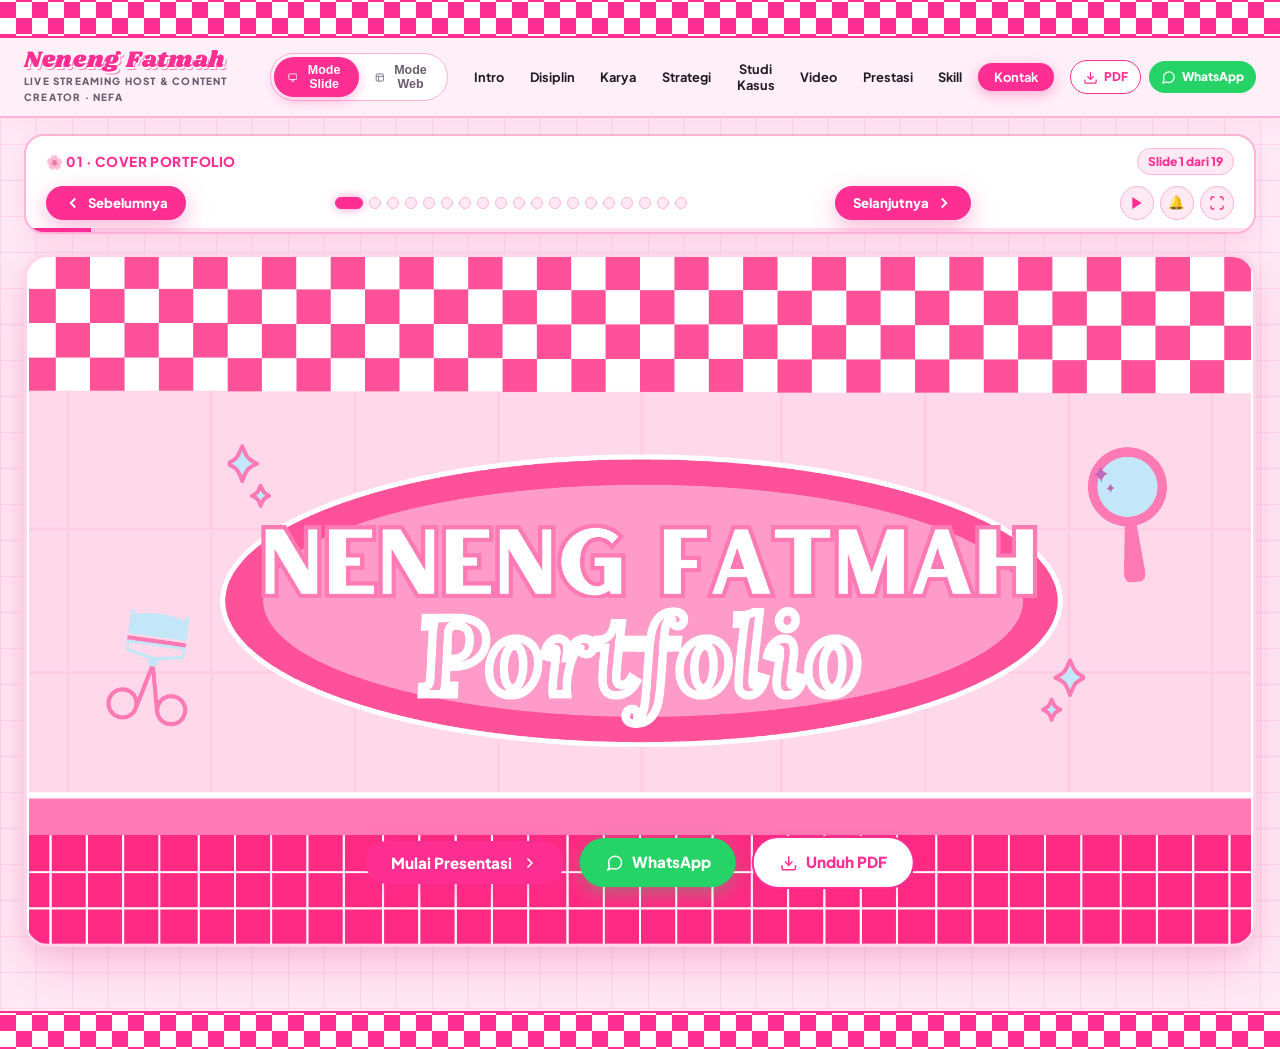
==== commit 8feb3fe8: "Sempurnakan web aplikasi 100% presisi identik dengan 19 Slide Canva PDF lengkap dengan fitur video i" ====
--- a/index.html
+++ b/index.html
@@ -3,17 +3,17 @@
 <head>
   <meta charset="UTF-8">
   <meta name="viewport" content="width=device-width, initial-scale=1.0">
-  <title>Neneng Fatmah (NEFA) — Achievement Portfolio | Live Streaming Host & Content Creator</title>
+  <title>Neneng Fatmah (NEFA) — Portfolio | Live Streaming Host & Content Creator</title>
   <meta name="description" content="Portofolio Resmi Neneng Fatmah (NEFA) — Live Streaming Host, Social Media Specialist & Content Creator dengan pengalaman 5+ tahun memegang brand Focallure, Pinkflash, dan WarnawarniKids.">
 
-  <!-- Google Fonts: Groovy Display, Vintage Serif & Modern Clean Sans -->
+  <!-- Google Fonts: Shrikhand, Playfair Display & Plus Jakarta Sans -->
   <link rel="preconnect" href="https://fonts.googleapis.com">
   <link rel="preconnect" href="https://fonts.gstatic.com" crossorigin>
-  <link href="https://fonts.googleapis.com/css2?family=Plus+Jakarta+Sans:ital,wght@0,400;0,500;0,600;0,700;0,800;1,400;1,600&family=Playfair+Display:ital,wght@0,600;0,700;0,800;0,900;1,600;1,700&family=Shrikhand&family=Montserrat:wght@500;600;700;800;900&display=swap" rel="stylesheet">
+  <link href="https://fonts.googleapis.com/css2?family=Plus+Jakarta+Sans:ital,wght@0,400;0,500;0,600;0,700;0,800;1,400;1,600&family=Playfair+Display:ital,wght@0,600;0,700;0,800;0,900;1,600;1,700&family=Shrikhand&display=swap" rel="stylesheet">
 
   <link rel="stylesheet" href="style.css">
 </head>
-<body class="theme-pink-y2k">
+<body class="theme-pink-y2k mode-slide-deck">
 
   <!-- Checkered Accent Top Bar (Signature Canva Y2K Design) -->
   <div class="pink-checker-bar top-checker" aria-hidden="true"></div>
@@ -25,12 +25,12 @@
     <div class="header-container">
       
       <!-- Brand Identitas -->
-      <a href="#hero" class="brand-logo" aria-label="Beranda Neneng Fatmah">
+      <a href="#slide-1" class="brand-logo" onclick="goToSlide(1); return false;" aria-label="Beranda Neneng Fatmah">
         <span class="logo-main">Neneng Fatmah</span>
-        <span class="logo-sub">LIVE STREAMING HOST & CONTENT CREATOR · NEFA</span>
+        <span class="logo-sub">LIVE STREAMING HOST &amp; CONTENT CREATOR · NEFA</span>
       </a>
 
-      <!-- Pengalih Mode: Mode Web vs Mode Slide Canva -->
+      <!-- Pengalih Mode: Mode Slide (Canva 16:9) vs Mode Web (Gulir Vertikal) -->
       <div class="view-mode-toggle" id="viewModeToggle">
         <button class="mode-btn active" id="btnSlideMode" title="Tampilan Presentasi Slide 19 Halaman Canva">
           <svg width="15" height="15" viewBox="0 0 24 24" fill="none" stroke="currentColor" stroke-width="2"><rect x="2" y="3" width="20" height="14" rx="2"/><line x1="8" y1="21" x2="16" y2="21"/><line x1="12" y1="17" x2="12" y2="21"/></svg>
@@ -44,15 +44,28 @@
 
       <!-- Navigasi Menu Desktop -->
       <nav class="desktop-nav" aria-label="Navigasi Utama">
-        <a href="#intro" class="nav-link">Intro</a>
-        <a href="#creations" class="nav-link">Karya</a>
-        <a href="#playbook" class="nav-link">Strategi</a>
-        <a href="#case-beauty" class="nav-link">Studi Kasus</a>
-        <a href="#funnel" class="nav-link">Funnel</a>
-        <a href="#best-gmv" class="nav-link">Prestasi</a>
-        <a href="#what-i-bring" class="nav-link">Skill</a>
-        <a href="#thank-you" class="nav-link cta-pill">Kontak</a>
+        <button type="button" class="nav-link" onclick="goToSlide(2)">Intro</button>
+        <button type="button" class="nav-link" onclick="goToSlide(4)">Disiplin</button>
+        <button type="button" class="nav-link" onclick="goToSlide(5)">Karya</button>
+        <button type="button" class="nav-link" onclick="goToSlide(8)">Strategi</button>
+        <button type="button" class="nav-link" onclick="goToSlide(9)">Studi Kasus</button>
+        <button type="button" class="nav-link" onclick="goToSlide(10)">Video</button>
+        <button type="button" class="nav-link" onclick="goToSlide(13)">Prestasi</button>
+        <button type="button" class="nav-link" onclick="goToSlide(18)">Skill</button>
+        <button type="button" class="nav-link cta-pill" onclick="goToSlide(19)">Kontak</button>
       </nav>
+
+      <!-- Action Buttons Header -->
+      <div class="header-action-group">
+        <a href="Neneng_Patmah_Portfolio.pdf" download="Neneng_Patmah_Portfolio.pdf" class="btn-header-pdf" title="Unduh Dokumen PDF Resmi (19 Halaman)">
+          <svg width="15" height="15" viewBox="0 0 24 24" fill="none" stroke="currentColor" stroke-width="2"><path d="M21 15v4a2 2 0 0 1-2 2H5a2 2 0 0 1-2-2v-4"/><polyline points="7 10 12 15 17 10"/><line x1="12" y1="15" x2="12" y2="3"/></svg>
+          <span>PDF</span>
+        </a>
+        <a href="https://wa.me/6285926090441?text=Halo%20Kak%20Neneng%20Fatmah%20(NEFA),%20saya%20melihat%20portofolio%20Canva%20Kakak%20dan%20tertarik%20bekerja%20sama" target="_blank" rel="noopener" class="btn-header-wa" title="Hubungi via WhatsApp">
+          <svg width="15" height="15" viewBox="0 0 24 24" fill="none" stroke="currentColor" stroke-width="2"><path d="M21 11.5a8.38 8.38 0 0 1-.9 3.8 8.5 8.5 0 0 1-7.6 4.7 8.38 8.38 0 0 1-3.8-.9L3 21l1.9-5.7a8.38 8.38 0 0 1-.9-3.8 8.5 8.5 0 0 1 4.7-7.6 8.38 8.38 0 0 1 3.8-.9h.5a8.48 8.48 0 0 1 8 8v.5z"></path></svg>
+          <span>WhatsApp</span>
+        </a>
+      </div>
 
       <!-- Tombol Hamburger Mobile -->
       <button class="mobile-menu-btn" id="mobileMenuBtn" aria-label="Buka menu navigasi">
@@ -62,18 +75,27 @@
 
     <!-- Menu Drawer Mobile -->
     <div class="mobile-drawer" id="mobileDrawer">
-      <a href="#hero" class="mobile-nav-link">Beranda</a>
-      <a href="#intro" class="mobile-nav-link">Introduction & Disiplin</a>
-      <a href="#creations" class="mobile-nav-link">Karya Makeup & Live</a>
-      <a href="#playbook" class="mobile-nav-link">Playbook 4-Pillar</a>
-      <a href="#case-beauty" class="mobile-nav-link">Studi Kasus Beauty</a>
-      <a href="#case-fashion" class="mobile-nav-link">Studi Kasus Fashion</a>
-      <a href="#funnel" class="mobile-nav-link">Funnel Scroll to Sale</a>
-      <a href="#best-gmv" class="mobile-nav-link">Prestasi & Leaderboard</a>
-      <a href="#what-i-bring" class="mobile-nav-link">Keahlian & Value</a>
-      <a href="#thank-you" class="mobile-nav-link highlight">Hubungi Nefa</a>
+      <button type="button" class="mobile-nav-link" onclick="goToSlide(1)">01 · Beranda Cover</button>
+      <button type="button" class="mobile-nav-link" onclick="goToSlide(2)">02 · Introduction</button>
+      <button type="button" class="mobile-nav-link" onclick="goToSlide(3)">03 · Passion for Makeup</button>
+      <button type="button" class="mobile-nav-link" onclick="goToSlide(4)">04 · Rekor Absensi &amp; Disiplin</button>
+      <button type="button" class="mobile-nav-link" onclick="goToSlide(5)">05 · Karya Makeup Live</button>
+      <button type="button" class="mobile-nav-link" onclick="goToSlide(6)">06 · Produksi Harian TikTok</button>
+      <button type="button" class="mobile-nav-link" onclick="goToSlide(7)">07 · Social Media Strategy</button>
+      <button type="button" class="mobile-nav-link" onclick="goToSlide(8)">08 · 4-Pillar Content Playbook</button>
+      <button type="button" class="mobile-nav-link" onclick="goToSlide(9)">09 · Studi Kasus Beauty (@cantikcuan.id)</button>
+      <button type="button" class="mobile-nav-link" onclick="goToSlide(10)">10 · Studi Kasus Fashion (Video Interaktif)</button>
+      <button type="button" class="mobile-nav-link" onclick="goToSlide(11)">11 · Funnel From Scroll to Sale</button>
+      <button type="button" class="mobile-nav-link" onclick="goToSlide(12)">12 · Portfolio Divider</button>
+      <button type="button" class="mobile-nav-link" onclick="goToSlide(13)">13 · Juara 1 Best GMV Rp 191 Juta</button>
+      <button type="button" class="mobile-nav-link" onclick="goToSlide(14)">14 · Top 3 Focallure Shopee</button>
+      <button type="button" class="mobile-nav-link" onclick="goToSlide(15)">15 · Top 5 Pinkflash TikTok</button>
+      <button type="button" class="mobile-nav-link" onclick="goToSlide(16)">16 · Top 5 Focallure TikTok Live</button>
+      <button type="button" class="mobile-nav-link" onclick="goToSlide(17)">17 · Best Makeup +2 Point Audit</button>
+      <button type="button" class="mobile-nav-link" onclick="goToSlide(18)">18 · What I Bring to Your Team</button>
+      <button type="button" class="mobile-nav-link highlight" onclick="goToSlide(19)">19 · Thank You &amp; Kontak</button>
       <div class="mobile-view-switch">
-        <button class="switch-slide-btn" onclick="setMode('slide')">Buka Tampilan Slide Canva</button>
+        <a href="Neneng_Patmah_Portfolio.pdf" download="Neneng_Patmah_Portfolio.pdf" class="switch-slide-btn" style="text-decoration:none; display:block; text-align:center;">📥 Unduh PDF Resmi (19 Halaman)</a>
       </div>
     </div>
   </header>
@@ -86,712 +108,478 @@
     <!-- Kontrol Bilah Mode Slide Deck (19 Slide) -->
     <div class="slide-deck-controls" id="slideDeckControls">
       <div class="slide-deck-header-info">
-        <span class="slide-badge-title">🌸 PRESENTASI RESMI NENENG FATMAH</span>
+        <span class="slide-badge-title" id="slideBadgeTitle">🌸 01 · NENENG FATMAH PORTFOLIO</span>
         <span class="slide-counter-badge" id="slideCounterText">Slide 1 dari 19</span>
       </div>
+
       <div class="slide-nav-actions">
+        <!-- Tombol Prev -->
         <button class="slide-ctrl-btn" id="prevSlideBtn" title="Slide Sebelumnya (&larr;)">
-          <svg width="18" height="18" viewBox="0 0 24 24" fill="none" stroke="currentColor" stroke-width="2"><polyline points="15 18 9 12 15 6"/></svg>
+          <svg width="18" height="18" viewBox="0 0 24 24" fill="none" stroke="currentColor" stroke-width="2.5"><polyline points="15 18 9 12 15 6"/></svg>
           <span>Sebelumnya</span>
         </button>
-        <div class="slide-dots-container" id="slideDotsContainer" aria-label="Navigasi 19 Slide">
-          <!-- 19 titik dinamis terisi via JavaScript -->
-        </div>
+
+        <!-- 19 Titik Navigasi Dinamis -->
+        <div class="slide-dots-container" id="slideDotsContainer" aria-label="Navigasi 19 Slide Canva"></div>
+
+        <!-- Tombol Next -->
         <button class="slide-ctrl-btn" id="nextSlideBtn" title="Slide Selanjutnya (&rarr;)">
           <span>Selanjutnya</span>
-          <svg width="18" height="18" viewBox="0 0 24 24" fill="none" stroke="currentColor" stroke-width="2"><polyline points="9 18 15 12 9 6"/></svg>
+          <svg width="18" height="18" viewBox="0 0 24 24" fill="none" stroke="currentColor" stroke-width="2.5"><polyline points="9 18 15 12 9 6"/></svg>
         </button>
-        <button class="slide-fullscreen-btn" id="toggleFullscreenBtn" title="Layar Penuh">
-          <svg width="18" height="18" viewBox="0 0 24 24" fill="none" stroke="currentColor" stroke-width="2"><path d="M8 3H5a2 2 0 0 0-2 2v3m18 0V5a2 2 0 0 0-2-2h-3m0 18h3a2 2 0 0 0 2-2v-3M3 16v3a2 2 0 0 0 2 2h3"/></svg>
+
+        <!-- Utility Buttons: Auto-play, Sound, Fullscreen -->
+        <div class="slide-util-group">
+          <button class="slide-icon-btn" id="toggleAutoPlayBtn" title="Putar Otomatis (Slideshow)">
+            <svg width="16" height="16" viewBox="0 0 24 24" fill="currentColor"><polygon points="5 3 19 12 5 21 5 3"/></svg>
+          </button>
+          <button class="slide-icon-btn" id="toggleSoundBtn" title="Efek Suara Sentuhan (On/Off)">
+            <span id="soundIcon">🔔</span>
+          </button>
+          <button class="slide-icon-btn" id="toggleFullscreenBtn" title="Mode Layar Penuh">
+            <svg width="16" height="16" viewBox="0 0 24 24" fill="none" stroke="currentColor" stroke-width="2"><path d="M8 3H5a2 2 0 0 0-2 2v3m18 0V5a2 2 0 0 0-2-2h-3m0 18h3a2 2 0 0 0 2-2v-3M3 16v3a2 2 0 0 0 2 2h3"/></svg>
+          </button>
+        </div>
+      </div>
+
+      <!-- Progress Line Bar -->
+      <div class="slide-progress-track">
+        <div class="slide-progress-fill" id="slideProgressFill" style="width: 5.26%;"></div>
+      </div>
+    </div>
+
+    <!-- ========================================================================
+         19 SLIDES PRESENTASI: 100% PERSISI SAMA DENGAN DOKUMEN PDF CANVA
+         ======================================================================== -->
+    <div class="slides-viewport" id="slidesViewport">
+
+      <!-- SLIDE 1: COVER -->
+      <section class="deck-slide active-slide" id="slide-1" data-slide-index="1" data-slide-title="01 · Cover Portfolio">
+        <div class="slide-aspect-canvas">
+          <img src="web_assets/images/canva_slides/page_1.png" alt="Neneng Fatmah Achievement Portfolio Cover" class="slide-bg-canvas" draggable="false">
+          <div class="slide-hotspot-layer">
+            <div class="hotspot-bottom-actions">
+              <button type="button" class="btn-canva-action primary" onclick="goToSlide(2)">
+                <span>Mulai Presentasi</span>
+                <svg width="18" height="18" viewBox="0 0 24 24" fill="none" stroke="currentColor" stroke-width="2"><polyline points="9 18 15 12 9 6"/></svg>
+              </button>
+              <a href="https://wa.me/6285926090441?text=Halo%20Kak%20Neneng%20(NEFA),%20saya%20tertarik%20bekerja%20sama" target="_blank" rel="noopener" class="btn-canva-action wa">
+                <svg width="18" height="18" viewBox="0 0 24 24" fill="none" stroke="currentColor" stroke-width="2"><path d="M21 11.5a8.38 8.38 0 0 1-.9 3.8 8.5 8.5 0 0 1-7.6 4.7 8.38 8.38 0 0 1-3.8-.9L3 21l1.9-5.7a8.38 8.38 0 0 1-.9-3.8 8.5 8.5 0 0 1 4.7-7.6 8.38 8.38 0 0 1 3.8-.9h.5a8.48 8.48 0 0 1 8 8v.5z"></path></svg>
+                <span>WhatsApp</span>
+              </a>
+              <a href="Neneng_Patmah_Portfolio.pdf" download="Neneng_Patmah_Portfolio.pdf" class="btn-canva-action pdf">
+                <svg width="18" height="18" viewBox="0 0 24 24" fill="none" stroke="currentColor" stroke-width="2"><path d="M21 15v4a2 2 0 0 1-2 2H5a2 2 0 0 1-2-2v-4"/><polyline points="7 10 12 15 17 10"/><line x1="12" y1="15" x2="12" y2="3"/></svg>
+                <span>Unduh PDF</span>
+              </a>
+            </div>
+          </div>
+        </div>
+      </section>
+
+      <!-- SLIDE 2: INTRODUCTION -->
+      <section class="deck-slide" id="slide-2" data-slide-index="2" data-slide-title="02 · Introduction (5 Tahun Pengalaman)">
+        <div class="slide-aspect-canvas">
+          <img src="web_assets/images/canva_slides/page_2.png" alt="Introduction — Neneng Fatmah (NEFA)" class="slide-bg-canvas" draggable="false">
+          <div class="slide-hotspot-layer">
+            <div class="hotspot-badge-pill" style="bottom: 12%; left: 8%;">
+              <span>✨ 5 Tahun Live Host &amp; Content Creator · Stage Name: NEFA</span>
+            </div>
+          </div>
+        </div>
+      </section>
+
+      <!-- SLIDE 3: PASSION FOR MAKEUP ARTISTRY -->
+      <section class="deck-slide" id="slide-3" data-slide-index="3" data-slide-title="03 · Passion for Makeup Artistry">
+        <div class="slide-aspect-canvas">
+          <img src="web_assets/images/canva_slides/page_3.png" alt="Passion for Makeup Artistry — Neneng Fatmah" class="slide-bg-canvas" draggable="false">
+          <div class="slide-hotspot-layer">
+            <div class="hotspot-badge-pill" style="bottom: 12%; right: 8%;">
+              <span>💄 Kreativitas &amp; Eksplorasi Visual yang Memikat Penonton</span>
+            </div>
+          </div>
+        </div>
+      </section>
+
+      <!-- SLIDE 4: OUTSTANDING ATTENDANCE RECORD -->
+      <section class="deck-slide" id="slide-4" data-slide-index="4" data-slide-title="04 · Rekor Absensi &amp; Disiplin Kerja">
+        <div class="slide-aspect-canvas">
+          <img src="web_assets/images/canva_slides/page_4.png" alt="Outstanding Attendance Record Neneng Fatmah" class="slide-bg-canvas" draggable="false">
+          <div class="slide-hotspot-layer">
+            <button type="button" class="hotspot-zoom-trigger" onclick="openImageModal('web_assets/images/canva_slides/page_4.png', 'Rekor Absensi & Disiplin Kerja (Feb 2024 - Mar 2025: Hanya 2 Izin Resmi, Disiplin Waktu)')" style="top: 25%; left: 5%; width: 90%; height: 68%;">
+              <span class="zoom-tag-pill">🔍 Klik untuk Perbesar Bukti Rekor Absensi</span>
+            </button>
+          </div>
+        </div>
+      </section>
+
+      <!-- SLIDE 5: FAVORITE MAKEUP CREATIONS -->
+      <section class="deck-slide" id="slide-5" data-slide-index="5" data-slide-title="05 · Favorite Makeup Creations (Live Selling)">
+        <div class="slide-aspect-canvas">
+          <img src="web_assets/images/canva_slides/page_5.png" alt="Favorite Makeup Creations — Focallure & Pinkflash Live" class="slide-bg-canvas" draggable="false">
+          <div class="slide-hotspot-layer">
+            <button type="button" class="hotspot-zoom-trigger" onclick="openImageModal('web_assets/images/canva_slides/page_5.png', 'Koleksi Kreasi Makeup & Live Streaming Focallure dan Pinkflash')" style="top: 25%; left: 3%; width: 94%; height: 68%;">
+              <span class="zoom-tag-pill">🔍 Klik untuk Perbesar 5 Kreasi Makeup & Live Selling</span>
+            </button>
+          </div>
+        </div>
+      </section>
+
+      <!-- SLIDE 6: DAILY TIKTOK CONTENT PRODUCTION -->
+      <section class="deck-slide" id="slide-6" data-slide-index="6" data-slide-title="06 · Produksi Konten Harian TikTok (40k & 68k Views)">
+        <div class="slide-aspect-canvas">
+          <img src="web_assets/images/canva_slides/page_6.png" alt="Daily TikTok Content Production — Neneng Fatmah" class="slide-bg-canvas" draggable="false">
+          <div class="slide-hotspot-layer">
+            <div class="hotspot-badge-pill" style="bottom: 12%; right: 8%;">
+              <span>🔥 40.3k Views (Liptint) &amp; 68.2k Views (Eyeshadow Palette)</span>
+            </div>
+          </div>
+        </div>
+      </section>
+
+      <!-- SLIDE 7: SECTION DIVIDER — STRATEGY -->
+      <section class="deck-slide" id="slide-7" data-slide-index="7" data-slide-title="07 · Divider: Social Media Strategy">
+        <div class="slide-aspect-canvas">
+          <img src="web_assets/images/canva_slides/page_7.png" alt="Social Media Strategy Divider" class="slide-bg-canvas" draggable="false">
+          <div class="slide-hotspot-layer">
+            <div class="hotspot-bottom-actions">
+              <button type="button" class="btn-canva-action primary" onclick="goToSlide(8)">
+                <span>Pelajari 4-Pillar Playbook</span>
+                <svg width="18" height="18" viewBox="0 0 24 24" fill="none" stroke="currentColor" stroke-width="2"><polyline points="9 18 15 12 9 6"/></svg>
+              </button>
+            </div>
+          </div>
+        </div>
+      </section>
+
+      <!-- SLIDE 8: 4-PILLAR CONTENT PLAYBOOK -->
+      <section class="deck-slide" id="slide-8" data-slide-index="8" data-slide-title="08 · 4-Pillar Content Playbook (Stop the Scroll)">
+        <div class="slide-aspect-canvas">
+          <img src="web_assets/images/canva_slides/page_8.png" alt="4-Pillar Content Playbook — Stop the Scroll. Start the Sale." class="slide-bg-canvas" draggable="false">
+          <div class="slide-hotspot-layer">
+            <div class="hotspot-badge-pill" style="bottom: 12%; left: 8%;">
+              <span>💡 1. Hook First · 2. Relatable Story · 3. Educate &amp; Demo · 4. Convert Urgency</span>
+            </div>
+          </div>
+        </div>
+      </section>
+
+      <!-- SLIDE 9: CASE STUDY — BEAUTY ON TIKTOK -->
+      <section class="deck-slide" id="slide-9" data-slide-index="9" data-slide-title="09 · Studi Kasus Beauty (@cantikcuan.id)">
+        <div class="slide-aspect-canvas">
+          <img src="web_assets/images/canva_slides/page_9.png" alt="Case Study: Beauty on TikTok @cantikcuan.id" class="slide-bg-canvas" draggable="false">
+          <div class="slide-hotspot-layer">
+            <a href="https://www.tiktok.com/@cantikcuan.id" target="_blank" rel="noopener" class="btn-canva-action link-hotspot" style="top: 21%; right: 18%;">
+              <span>🔗 Buka TikTok @cantikcuan.id</span>
+              <svg width="14" height="14" viewBox="0 0 24 24" fill="none" stroke="currentColor" stroke-width="2"><path d="M18 13v6a2 2 0 0 1-2 2H5a2 2 0 0 1-2-2V8a2 2 0 0 1 2-2h6"/><polyline points="15 3 21 3 21 9"/><line x1="10" y1="14" x2="21" y2="3"/></svg>
+            </a>
+          </div>
+        </div>
+      </section>
+
+      <!-- SLIDE 10: CASE STUDY — MODEST FASHION (INTERACTIVE VIDEO PLAYER) -->
+      <section class="deck-slide" id="slide-10" data-slide-index="10" data-slide-title="10 · Studi Kasus Fashion (Video Interaktif)">
+        <div class="slide-aspect-canvas">
+          <img src="web_assets/images/canva_slides/page_10.png" alt="Case Study: Modest Fashion on TikTok WarnawarniKids" class="slide-bg-canvas" draggable="false">
+          
+          <div class="slide-hotspot-layer">
+            <!-- Link ke TikTok WarnawarniKids -->
+            <a href="https://www.tiktok.com/@warnawarni_kids" target="_blank" rel="noopener" class="btn-canva-action link-hotspot" style="top: 21%; right: 18%;">
+              <span>🔗 Buka TikTok WarnawarniKids</span>
+              <svg width="14" height="14" viewBox="0 0 24 24" fill="none" stroke="currentColor" stroke-width="2"><path d="M18 13v6a2 2 0 0 1-2 2H5a2 2 0 0 1-2-2V8a2 2 0 0 1 2-2h6"/><polyline points="15 3 21 3 21 9"/><line x1="10" y1="14" x2="21" y2="3"/></svg>
+            </a>
+
+            <!-- ===================================================================
+                 PEMUTAR VIDEO ASLI TIKTOK INTERAKTIF (BOCIL WARNA WARNI TREND)
+                 Posisi tepat di HP kedua sesuai koordinat Canva 2160x1215
+                 =================================================================== -->
+            <div class="slide-video-phone-hotspot" id="videoPhoneHotspot">
+              <video id="vidFashionBocil" src="web_assets/images/WhatsApp Video 2026-11-19 at 23.46.17.mp4" poster="web_assets/images/wa_video_thumb.jpg" playsinline loop class="slide-phone-video"></video>
+              
+              <!-- Video Overlay Play Button -->
+              <div class="video-hotspot-overlay" id="videoHotspotOverlay" onclick="togglePlayVideo('vidFashionBocil')">
+                <div class="play-btn-circle" title="Putar Video Bocil Warna Warni">
+                  <svg width="24" height="24" viewBox="0 0 24 24" fill="currentColor"><polygon points="5 3 19 12 5 21 5 3"/></svg>
+                </div>
+                <span class="video-badge-pill">▶ Tonton Video Trend</span>
+              </div>
+
+              <!-- Video Quick Action Controls (Mute & Fullscreen Modal) -->
+              <div class="video-active-bar" id="videoActiveBar">
+                <button type="button" class="v-mini-btn mute-btn" id="videoMuteBtn" onclick="toggleMuteVideo('vidFashionBocil', event)" title="Suara Video (On/Off)">
+                  🔊
+                </button>
+                <button type="button" class="v-mini-btn expand-btn" onclick="openVideoModal(event)" title="Perbesar Layar Penuh">
+                  ⛶
+                </button>
+              </div>
+            </div>
+
+          </div>
+        </div>
+      </section>
+
+      <!-- SLIDE 11: FROM SCROLL TO SALE FUNNEL -->
+      <section class="deck-slide" id="slide-11" data-slide-index="11" data-slide-title="11 · Funnel From Scroll to Sale">
+        <div class="slide-aspect-canvas">
+          <img src="web_assets/images/canva_slides/page_11.png" alt="From Scroll to Sale — Content to Commerce Funnel" class="slide-bg-canvas" draggable="false">
+          <div class="slide-hotspot-layer">
+            <div class="hotspot-badge-pill" style="bottom: 12%; left: 8%;">
+              <span>📈 Attract &rarr; Engage &rarr; Convert &rarr; Learn | Ideate &rarr; Film &rarr; Edit &rarr; Analyze</span>
+            </div>
+          </div>
+        </div>
+      </section>
+
+      <!-- SLIDE 12: SECTION DIVIDER — PORTFOLIO -->
+      <section class="deck-slide" id="slide-12" data-slide-index="12" data-slide-title="12 · Divider: Portfolio Achievements">
+        <div class="slide-aspect-canvas">
+          <img src="web_assets/images/canva_slides/page_12.png" alt="Portfolio Achievements Divider" class="slide-bg-canvas" draggable="false">
+          <div class="slide-hotspot-layer">
+            <div class="hotspot-bottom-actions">
+              <button type="button" class="btn-canva-action primary" onclick="goToSlide(13)">
+                <span>Lihat Bukti Juara GMV &amp; Rekor Penjualan</span>
+                <svg width="18" height="18" viewBox="0 0 24 24" fill="none" stroke="currentColor" stroke-width="2"><polyline points="9 18 15 12 9 6"/></svg>
+              </button>
+            </div>
+          </div>
+        </div>
+      </section>
+
+      <!-- SLIDE 13: BEST GMV LEADERBOARD (JUARA 1 RP 191 JUTA) -->
+      <section class="deck-slide" id="slide-13" data-slide-index="13" data-slide-title="13 · Juara 1 Best GMV Rp 191 Juta (Neneng Fatmah)">
+        <div class="slide-aspect-canvas">
+          <img src="web_assets/images/canva_slides/page_13.png" alt="Best GMV Rank #1 Neneng Fatmah Rp 191.594.524" class="slide-bg-canvas" draggable="false">
+          <div class="slide-hotspot-layer">
+            <button type="button" class="hotspot-zoom-trigger" onclick="openImageModal('web_assets/images/canva_slides/page_13.png', 'Bukti Leaderboard Juara 1 Total Report GMV Rp 191.594.524 — Neneng Fatmah')" style="top: 25%; left: 16%; width: 68%; height: 60%;">
+              <span class="zoom-tag-pill">🏆 Juara 1 Total Report GMV: Rp 191.594.524 (Klik untuk Zoom)</span>
+            </button>
+          </div>
+        </div>
+      </section>
+
+      <!-- SLIDE 14: TOP 3 SELLING AT FOCALLURE OFFICIAL SHOP (SHOPEE) -->
+      <section class="deck-slide" id="slide-14" data-slide-index="14" data-slide-title="14 · Top 3 Selling Focallure Official Shop (Shopee)">
+        <div class="slide-aspect-canvas">
+          <img src="web_assets/images/canva_slides/page_14.png" alt="Top 3 selling at Focallure Official Shop (SHOPEE)" class="slide-bg-canvas" draggable="false">
+          <div class="slide-hotspot-layer">
+            <button type="button" class="hotspot-zoom-trigger" onclick="openImageModal('web_assets/images/canva_slides/page_14.png', 'Peringkat 3 Penjualan Terbanyak Focallure Official Shop (Shopee) — Neneng Fatmah')" style="top: 25%; left: 8%; width: 84%; height: 64%;">
+              <span class="zoom-tag-pill">🛍️ Peringkat 3 Penjualan Focallure Shopee (Klik untuk Zoom)</span>
+            </button>
+          </div>
+        </div>
+      </section>
+
+      <!-- SLIDE 15: TOP 5 SELLING AT PINKFLASH BEAUTY (TIKTOK) -->
+      <section class="deck-slide" id="slide-15" data-slide-index="15" data-slide-title="15 · Top 5 Selling Pinkflash Beauty (TikTok)">
+        <div class="slide-aspect-canvas">
+          <img src="web_assets/images/canva_slides/page_15.png" alt="Top 5 selling at Pinkflash Beauty (TikTok)" class="slide-bg-canvas" draggable="false">
+          <div class="slide-hotspot-layer">
+            <button type="button" class="hotspot-zoom-trigger" onclick="openImageModal('web_assets/images/canva_slides/page_15.png', 'Peringkat 5 Penjualan Terbanyak Pinkflash Beauty (TikTok) — Neneng Fatmah')" style="top: 25%; left: 10%; width: 80%; height: 60%;">
+              <span class="zoom-tag-pill">🌸 Peringkat 5 Penjualan Pinkflash Beauty (Klik untuk Zoom)</span>
+            </button>
+          </div>
+        </div>
+      </section>
+
+      <!-- SLIDE 16: TOP 5 SELLING AT FOCALLURE INDONESIA LIVE (TIKTOK) -->
+      <section class="deck-slide" id="slide-16" data-slide-index="16" data-slide-title="16 · Top 5 Selling Focallure Indonesia Live (TikTok)">
+        <div class="slide-aspect-canvas">
+          <img src="web_assets/images/canva_slides/page_16.png" alt="Top 5 selling at Focallure Indonesia Live (TikTok)" class="slide-bg-canvas" draggable="false">
+          <div class="slide-hotspot-layer">
+            <button type="button" class="hotspot-zoom-trigger" onclick="openImageModal('web_assets/images/canva_slides/page_16.png', 'Peringkat 5 Penjualan Terbanyak Focallure Indonesia Live (TikTok) — Neneng Fatmah')" style="top: 25%; left: 8%; width: 84%; height: 62%;">
+              <span class="zoom-tag-pill">💄 Peringkat 5 Penjualan Focallure Indonesia Live (Klik untuk Zoom)</span>
+            </button>
+          </div>
+        </div>
+      </section>
+
+      <!-- SLIDE 17: BEST MAKEUP POINTS (+2 POINT AUDIT EVALUATION) -->
+      <section class="deck-slide" id="slide-17" data-slide-index="17" data-slide-title="17 · Best Makeup Points (+2 Point Audit)">
+        <div class="slide-aspect-canvas">
+          <img src="web_assets/images/canva_slides/page_17.png" alt="+2 point : Good eye makeup + Cute — Best Makeup Points Neneng Fatmah" class="slide-bg-canvas" draggable="false">
+          <div class="slide-hotspot-layer">
+            <button type="button" class="hotspot-zoom-trigger" onclick="openImageModal('web_assets/images/canva_slides/page_17.png', 'Evaluasi Audit Live: +2 Point Good Eye Makeup & Cute — Neneng Fatmah')" style="top: 15%; left: 12%; width: 76%; height: 75%;">
+              <span class="zoom-tag-pill">⭐ Nilai Sempurna Audit +2 Point: Good Eye Makeup + Cute (Klik untuk Zoom)</span>
+            </button>
+          </div>
+        </div>
+      </section>
+
+      <!-- SLIDE 18: WHAT I BRING TO YOUR TEAM -->
+      <section class="deck-slide" id="slide-18" data-slide-index="18" data-slide-title="18 · What I Bring to Your Team (Specialist & Creator)">
+        <div class="slide-aspect-canvas">
+          <img src="web_assets/images/canva_slides/page_18.png" alt="What I Bring to Your Team — Social Media Specialist & Content Creator" class="slide-bg-canvas" draggable="false">
+          <div class="slide-hotspot-layer">
+            <div class="hotspot-bottom-actions">
+              <button type="button" class="btn-canva-action primary" onclick="goToSlide(19)">
+                <span>Siap Bekerja Sama? Hubungi Saya</span>
+                <svg width="18" height="18" viewBox="0 0 24 24" fill="none" stroke="currentColor" stroke-width="2"><polyline points="9 18 15 12 9 6"/></svg>
+              </button>
+            </div>
+          </div>
+        </div>
+      </section>
+
+      <!-- SLIDE 19: THANK YOU & INTERACTIVE CONTACT -->
+      <section class="deck-slide" id="slide-19" data-slide-index="19" data-slide-title="19 · Thank You &amp; Kontak Kolaborasi">
+        <div class="slide-aspect-canvas">
+          <img src="web_assets/images/canva_slides/page_19.png" alt="Thank You — Neneng Fatmah Portfolio" class="slide-bg-canvas" draggable="false">
+          
+          <div class="slide-hotspot-layer">
+            <div class="thank-interactive-panel">
+              <div class="thank-channels-grid">
+                <a href="https://wa.me/6285926090441?text=Halo%20Kak%20Neneng%20Fatmah%20(NEFA),%20saya%20tertarik%20bekerja%20sama" target="_blank" rel="noopener" class="contact-card-pink">
+                  <div class="contact-icon-box">💬</div>
+                  <div class="contact-meta">
+                    <span class="contact-label">WhatsApp</span>
+                    <span class="contact-val">+62 859-2609-0441</span>
+                  </div>
+                </a>
+
+                <a href="mailto:nenengfatmah123@gmail.com" class="contact-card-pink">
+                  <div class="contact-icon-box">✉️</div>
+                  <div class="contact-meta">
+                    <span class="contact-label">Email</span>
+                    <span class="contact-val">nenengfatmah123@gmail.com</span>
+                  </div>
+                </a>
+
+                <a href="https://www.linkedin.com/in/neneng-patmah-9bb029275" target="_blank" rel="noopener" class="contact-card-pink">
+                  <div class="contact-icon-box">💼</div>
+                  <div class="contact-meta">
+                    <span class="contact-label">LinkedIn</span>
+                    <span class="contact-val">Neneng Patmah</span>
+                  </div>
+                </a>
+
+                <a href="Neneng_Patmah_Portfolio.pdf" download="Neneng_Patmah_Portfolio.pdf" class="contact-card-pink">
+                  <div class="contact-icon-box">📄</div>
+                  <div class="contact-meta">
+                    <span class="contact-label">Dokumen Resmi</span>
+                    <span class="contact-val">Unduh PDF (19 Slide)</span>
+                  </div>
+                </a>
+              </div>
+
+              <!-- Tombol Buka Form Cepat -->
+              <div class="thank-form-trigger-row">
+                <button type="button" class="btn-primary-pink" onclick="openInquiryModal()">
+                  <svg width="18" height="18" viewBox="0 0 24 24" fill="none" stroke="currentColor" stroke-width="2"><path d="M21 15a2 2 0 0 1-2 2H7l-4 4V5a2 2 0 0 1 2-2h14a2 2 0 0 1 2 2z"></path></svg>
+                  <span>Kirim Brief / Pertanyaan Cepat ke WhatsApp</span>
+                </button>
+              </div>
+            </div>
+          </div>
+
+        </div>
+      </section>
+
+    </div>
+  </main>
+
+  <!-- ==========================================================================
+       MODALS & LIGHTBOX OVERLAYS
+       ========================================================================== -->
+  
+  <!-- 1. MODAL PEMUTAR VIDEO BOCIL WARNA WARNI (HD EXPANDED) -->
+  <div class="custom-modal-backdrop" id="videoModalBackdrop" onclick="closeVideoModal(event)">
+    <div class="video-modal-card" onclick="event.stopPropagation()">
+      <div class="modal-header-bar">
+        <div class="modal-title-wrap">
+          <span class="modal-badge-icon">🎬</span>
+          <span class="modal-title-text">Bocil Warna Warni Join Trend (WarnawarniKids)</span>
+        </div>
+        <button type="button" class="modal-close-btn" onclick="closeVideoModal()" aria-label="Tutup Pemutar Video">✕</button>
+      </div>
+
+      <div class="modal-phone-body">
+        <video id="modalVideoPlayer" src="web_assets/images/WhatsApp Video 2026-11-19 at 23.46.17.mp4" poster="web_assets/images/wa_video_thumb.jpg" controls playsinline class="modal-inner-video"></video>
+      </div>
+
+      <div class="modal-footer-bar">
+        <a href="https://www.tiktok.com/@warnawarni_kids" target="_blank" rel="noopener" class="btn-primary-pink">
+          <span>Kunjungi Akun TikTok WarnawarniKids</span>
+          <svg width="16" height="16" viewBox="0 0 24 24" fill="none" stroke="currentColor" stroke-width="2"><path d="M18 13v6a2 2 0 0 1-2 2H5a2 2 0 0 1-2-2V8a2 2 0 0 1 2-2h6"/><polyline points="15 3 21 3 21 9"/><line x1="10" y1="14" x2="21" y2="3"/></svg>
+        </a>
+      </div>
+    </div>
+  </div>
+
+  <!-- 2. MODAL LIGHTBOX GAMBAR / BUKTI AUDIT & GMV -->
+  <div class="custom-modal-backdrop" id="imageModalBackdrop" onclick="closeImageModal()">
+    <div class="image-modal-card" onclick="event.stopPropagation()">
+      <div class="modal-header-bar">
+        <div class="modal-title-wrap">
+          <span class="modal-badge-icon">🔍</span>
+          <span class="modal-title-text" id="imageModalTitle">Bukti Dokumen &amp; Portofolio</span>
+        </div>
+        <button type="button" class="modal-close-btn" onclick="closeImageModal()" aria-label="Tutup Gambar">✕</button>
+      </div>
+      <div class="image-modal-body">
+        <img id="imageModalSrc" src="" alt="Pratinjau Resolusi Tinggi Dokumen" class="lightbox-img-full">
+      </div>
+    </div>
+  </div>
+
+  <!-- 3. MODAL FORM INQUIRY WHATSAPP CEPAT -->
+  <div class="custom-modal-backdrop" id="inquiryModalBackdrop" onclick="closeInquiryModal(event)">
+    <div class="inquiry-modal-card" onclick="event.stopPropagation()">
+      <div class="modal-header-bar">
+        <div class="modal-title-wrap">
+          <span class="modal-badge-icon">💖</span>
+          <span class="modal-title-text">Kirim Pesan / Brief Kolaborasi ke WhatsApp</span>
+        </div>
+        <button type="button" class="modal-close-btn" onclick="closeInquiryModal()" aria-label="Tutup Form">✕</button>
+      </div>
+
+      <form class="pink-inquiry-form modal-form" id="quickInquiryForm" onsubmit="handleInquirySubmit(event)">
+        <p class="form-desc-lead">Isi form singkat di bawah ini untuk memulai obrolan langsung via WhatsApp dengan Neneng Fatmah (NEFA):</p>
+        
+        <div class="form-row-dual">
+          <div class="form-field">
+            <label for="brandNameInput">Nama Brand / Usaha</label>
+            <input type="text" id="brandNameInput" placeholder="Contoh: Brand Skincare / Fashion" required>
+          </div>
+          <div class="form-field">
+            <label for="contactPersonInput">Nama Anda (PIC)</label>
+            <input type="text" id="contactPersonInput" placeholder="Nama lengkap Anda" required>
+          </div>
+        </div>
+
+        <div class="form-row-dual">
+          <div class="form-field">
+            <label for="serviceSelect">Kebutuhan Kolaborasi</label>
+            <select id="serviceSelect" required>
+              <option value="" disabled selected>Pilih Kebutuhan</option>
+              <option value="Host Live Streaming TikTok / Shopee">Host Live Streaming (TikTok / Shopee)</option>
+              <option value="Produksi Konten Harian Video TikTok / Reels">Produksi Konten Harian TikTok / Reels</option>
+              <option value="Paket Lengkap Live Selling + Konten Harian">Paket Lengkap Live + Konten Harian</option>
+              <option value="Konsultasi & Diskusi Strategi Brand">Konsultasi &amp; Diskusi Strategi Brand</option>
+            </select>
+          </div>
+          <div class="form-field">
+            <label for="phoneInput">Nomor WhatsApp Anda</label>
+            <input type="tel" id="phoneInput" placeholder="08xxxxxxxxxx" required>
+          </div>
+        </div>
+
+        <div class="form-field">
+          <label for="messageInput">Catatan / Rencana Jadwal Live</label>
+          <textarea id="messageInput" rows="3" placeholder="Ceritakan brief produk, jadwal yang diinginkan, atau pertanyaan Anda..." required></textarea>
+        </div>
+
+        <button type="submit" class="btn-primary-pink submit-pink-btn">
+          <span>Kirim Pesan ke WhatsApp Sekarang</span>
+          <svg width="18" height="18" viewBox="0 0 24 24" fill="none" stroke="currentColor" stroke-width="2"><line x1="22" y1="2" x2="11" y2="13"/><polygon points="22 2 15 22 11 13 2 9 22 2"/></svg>
         </button>
-      </div>
-    </div>
-
-    <!-- ========================================== -->
-    <!-- SLIDE 1: COVER / HERO                      -->
-    <!-- ========================================== -->
-    <section class="deck-slide slide-cover" id="hero" data-slide-index="1">
-      <div class="canva-card cover-card">
-        <div class="card-inner cover-inner">
-          
-          <div class="floating-sticker sticker-curler" aria-hidden="true">
-            <svg width="44" height="44" viewBox="0 0 24 24" fill="none" stroke="#FF5DA8" stroke-width="2"><path d="M6 18h12M12 6v12M9 6a3 3 0 1 0 6 0"/></svg>
-          </div>
-          <div class="floating-sticker sticker-mirror" aria-hidden="true">
-            <svg width="50" height="50" viewBox="0 0 24 24" fill="#FFB8DE" stroke="#FF2E93" stroke-width="2"><circle cx="12" cy="9" r="6"/><path d="M12 15v6M9 19h6"/></svg>
-          </div>
-          <div class="sparkle-star s1" aria-hidden="true">✦</div>
-          <div class="sparkle-star s2" aria-hidden="true">✦</div>
-
-          <div class="cover-badge-oval">
-            <h1 class="cover-title-name">NENENG FATMAH</h1>
-            <div class="cover-subtitle-script">Portfolio</div>
-          </div>
-
-          <p class="cover-role-tag">LIVE STREAMING HOST &amp; SOCIAL MEDIA CONTENT CREATOR</p>
-
-          <div class="cover-actions-row">
-            <button class="btn-primary-pink" onclick="goToSlide(2)">
-              <span>Buka Portofolio Lengkap</span>
-              <svg width="18" height="18" viewBox="0 0 24 24" fill="none" stroke="currentColor" stroke-width="2"><polyline points="9 18 15 12 9 6"/></svg>
-            </button>
-            <a href="https://wa.me/6285926090441?text=Halo%20Kak%20Neneng%20(NEFA),%20saya%20tertarik%20bekerja%20sama" target="_blank" rel="noopener" class="btn-outline-pink">
-              <span>Hubungi via WhatsApp</span>
-              <svg width="18" height="18" viewBox="0 0 24 24" fill="none" stroke="currentColor" stroke-width="2"><path d="M21 11.5a8.38 8.38 0 0 1-.9 3.8 8.5 8.5 0 0 1-7.6 4.7 8.38 8.38 0 0 1-3.8-.9L3 21l1.9-5.7a8.38 8.38 0 0 1-.9-3.8 8.5 8.5 0 0 1 4.7-7.6 8.38 8.38 0 0 1 3.8-.9h.5a8.48 8.48 0 0 1 8 8v.5z"></path></svg>
-            </a>
-          </div>
-
-        </div>
-      </div>
-    </section>
-
-    <!-- ========================================== -->
-    <!-- SLIDE 2: INTRODUCTION                      -->
-    <!-- ========================================== -->
-    <section class="deck-slide slide-intro" id="intro" data-slide-index="2">
-      <div class="canva-card intro-card">
-        <div class="card-inner intro-inner">
-          
-          <div class="intro-heading-wrap">
-            <h2 class="bubble-header-title">Introduction</h2>
-          </div>
-
-          <div class="intro-grid-content">
-            <div class="pink-speech-bubble">
-              <p>Hi everyone, my name is <strong>Neneng Fatmah</strong>, but everyone calls me Neneng, or <strong>NEFA</strong> as my stage name. I have <strong>5 years of experience</strong> as a Live Streaming Host and Content Creator, and I'm highly motivated to seek new challenges. I possess strong communication skills and a great passion for makeup artistry.</p>
-              <div class="bubble-sparkle-decor" aria-hidden="true">✨</div>
-            </div>
-
-            <div class="intro-photo-frame">
-              <div class="photo-border-wrap">
-                <img src="web_assets/images/canva_slides/page_2.png" alt="Neneng Fatmah — Live Host & Content Creator" class="canva-slide-full-img preview-card-img">
-              </div>
-            </div>
-          </div>
-
-        </div>
-      </div>
-    </section>
-
-    <!-- ========================================== -->
-    <!-- SLIDE 3: PASSION FOR MAKEUP ARTISTRY       -->
-    <!-- ========================================== -->
-    <section class="deck-slide slide-passion" id="passion" data-slide-index="3">
-      <div class="canva-card passion-card">
-        <div class="card-inner passion-inner">
-          
-          <div class="passion-grid-content">
-            <div class="passion-photo-frame">
-              <div class="photo-border-wrap">
-                <img src="web_assets/images/canva_slides/page_3.png" alt="Makeup Artistry Neneng Fatmah" class="canva-slide-full-img preview-card-img">
-              </div>
-            </div>
-
-            <div class="pink-speech-bubble">
-              <p>Makeup is a true pleasure for me, and I always strive to create looks that are both unique and captivating. My creative process is fueled by an unquenchable curiosity about the world, which provides inspiration and innovative ideas in every piece of my artistry.</p>
-              <div class="bubble-sparkle-decor" aria-hidden="true">💄</div>
-            </div>
-          </div>
-
-        </div>
-      </div>
-    </section>
-
-    <!-- ========================================== -->
-    <!-- SLIDE 4: OUTSTANDING ATTENDANCE RECORD     -->
-    <!-- ========================================== -->
-    <section class="deck-slide slide-attendance" id="attendance" data-slide-index="4">
-      <div class="canva-card attendance-card">
-        <div class="card-inner attendance-inner">
-          
-          <div class="attendance-header-banner">
-            <h2>My attendance record is outstanding, with only two authorized absences, and I consistently clock in and out on time.</h2>
-          </div>
-
-          <div class="attendance-proof-frame">
-            <img src="web_assets/images/canva_slides/page_4.png" alt="Catatan Rekor Absensi dan Disiplin Kerja Neneng Fatmah" class="canva-slide-full-img">
-          </div>
-
-        </div>
-      </div>
-    </section>
-
-    <!-- ========================================== -->
-    <!-- SLIDE 5: FAVORITE MAKEUP CREATIONS         -->
-    <!-- ========================================== -->
-    <section class="deck-slide slide-creations" id="creations" data-slide-index="5">
-      <div class="canva-card creations-card">
-        <div class="card-inner creations-inner">
-          
-          <div class="creations-header-wrap">
-            <h2 class="bubble-header-title">Let me show you some of my favorite makeup creations</h2>
-          </div>
-
-          <div class="creations-gallery-frame">
-            <img src="web_assets/images/canva_slides/page_5.png" alt="Koleksi Kreasi Makeup & Live Selling Focallure dan Pinkflash" class="canva-slide-full-img">
-          </div>
-
-        </div>
-      </div>
-    </section>
-
-    <!-- ========================================== -->
-    <!-- SLIDE 6: DAILY TIKTOK CONTENT PRODUCTION   -->
-    <!-- ========================================== -->
-    <section class="deck-slide slide-tiktok-daily" id="tiktok-daily" data-slide-index="6">
-      <div class="canva-card tiktok-daily-card">
-        <div class="card-inner tiktok-daily-inner">
-          
-          <div class="tiktok-daily-grid">
-            <div class="pink-speech-bubble">
-              <p>Following my supervisor's instructions, I routinely design and disseminate a variety of content on TikTok every day. This process includes creating innovative ideas, filming and editing videos, and scheduling uploads to the platform regularly. The goal is to maintain a sustained and engaging presence, aligning with the targets set in our social media strategy.</p>
-            </div>
-
-            <div class="tiktok-daily-proof-frame">
-              <img src="web_assets/images/canva_slides/page_6.png" alt="Produksi Konten Harian TikTok Neneng Fatmah" class="canva-slide-full-img">
-            </div>
-          </div>
-
-        </div>
-      </div>
-    </section>
-
-    <!-- ========================================== -->
-    <!-- SLIDE 7: SECTION DIVIDER — STRATEGY        -->
-    <!-- ========================================== -->
-    <section class="deck-slide slide-divider" id="section-strategy" data-slide-index="7">
-      <div class="canva-card divider-card">
-        <div class="card-inner divider-inner">
-          
-          <div class="floating-sticker sticker-curler" aria-hidden="true">
-            <svg width="44" height="44" viewBox="0 0 24 24" fill="none" stroke="#FF5DA8" stroke-width="2"><path d="M6 18h12M12 6v12M9 6a3 3 0 1 0 6 0"/></svg>
-          </div>
-          <div class="floating-sticker sticker-mirror" aria-hidden="true">
-            <svg width="50" height="50" viewBox="0 0 24 24" fill="#FFB8DE" stroke="#FF2E93" stroke-width="2"><circle cx="12" cy="9" r="6"/><path d="M12 15v6M9 19h6"/></svg>
-          </div>
-
-          <div class="cover-badge-oval">
-            <h2 class="cover-title-name">Social Media</h2>
-            <div class="cover-subtitle-script">Strategy</div>
-          </div>
-
-          <p class="cover-role-tag">PLAYBOOK · CASE STUDIES · CONTENT FUNNEL</p>
-
-          <div class="divider-actions">
-            <button class="btn-primary-pink" onclick="goToSlide(8)">
-              <span>Pelajari Strategi Konten</span>
-              <svg width="18" height="18" viewBox="0 0 24 24" fill="none" stroke="currentColor" stroke-width="2"><polyline points="9 18 15 12 9 6"/></svg>
-            </button>
-          </div>
-
-        </div>
-      </div>
-    </section>
-
-    <!-- ========================================== -->
-    <!-- SLIDE 8: 4-PILLAR CONTENT PLAYBOOK         -->
-    <!-- ========================================== -->
-    <section class="deck-slide slide-playbook" id="playbook" data-slide-index="8">
-      <div class="canva-card playbook-card">
-        <div class="card-inner playbook-inner">
-          
-          <div class="playbook-top-bar">
-            <div class="pill-banner-pink">
-              <h2>Stop the Scroll. Start the Sale.</h2>
-            </div>
-            <p class="playbook-sub">My 4-pillar content playbook, built for TikTok and live commerce</p>
-          </div>
-
-          <div class="pillars-four-grid">
-            
-            <div class="pillar-pink-card">
-              <div class="pillar-num-badge">1</div>
-              <h3 class="pillar-title">Hook First</h3>
-              <p class="pillar-desc">The first 2 seconds decide everything. Every video opens with a bold on-screen hook that makes thumbs stop.</p>
-              <div class="pillar-seen-box">
-                <span class="seen-label">Seen in action</span>
-                <span class="seen-text">“Caught by Mom!” · “Join the Trend”</span>
-              </div>
-            </div>
-
-            <div class="pillar-pink-card">
-              <div class="pillar-num-badge">2</div>
-              <h3 class="pillar-title">Relatable Storytelling</h3>
-              <p class="pillar-desc">Real-life moments (in-laws, neighbors, PMS) turn viewers into fans who tag a friend and hit share.</p>
-              <div class="pillar-seen-box">
-                <span class="seen-label">Seen in action</span>
-                <span class="seen-text">“Mama PMS!!” · “Gossiped about by the neighbors”</span>
-              </div>
-            </div>
-
-            <div class="pillar-pink-card">
-              <div class="pillar-num-badge">3</div>
-              <h3 class="pillar-title">Educate &amp; Demo</h3>
-              <p class="pillar-desc">Swatches, try-ons and how-to-apply tutorials build trust long before the sales pitch.</p>
-              <div class="pillar-seen-box">
-                <span class="seen-label">Seen in action</span>
-                <span class="seen-text">“Try on all shades” · “How to apply?”</span>
-              </div>
-            </div>
-
-            <div class="pillar-pink-card">
-              <div class="pillar-num-badge">4</div>
-              <h3 class="pillar-title">Convert with Urgency</h3>
-              <p class="pillar-desc">Bundles, limited-time offers, pinned best-sellers and live invites turn views into orders.</p>
-              <div class="pillar-seen-box">
-                <span class="seen-label">Seen in action</span>
-                <span class="seen-text">“Join Live Now!!” · “Bundle Best Seller”</span>
-              </div>
-            </div>
-
-          </div>
-
-        </div>
-      </div>
-    </section>
-
-    <!-- ========================================== -->
-    <!-- SLIDE 9: CASE STUDY — BEAUTY ON TIKTOK     -->
-    <!-- ========================================== -->
-    <section class="deck-slide slide-case-beauty" id="case-beauty" data-slide-index="9">
-      <div class="canva-card case-card">
-        <div class="card-inner case-inner">
-          
-          <div class="case-header-bar">
-            <div class="pill-banner-pink">
-              <h2>Case Study: Beauty on TikTok</h2>
-            </div>
-          </div>
-
-          <div class="case-body-layout">
-            
-            <!-- Dua Mockup HP dengan Gambar Asli -->
-            <div class="case-phones-col">
-              <div class="phone-mockup-pink">
-                <div class="phone-top-notch"></div>
-                <img src="web_assets/images/WhatsApp Image 2026-11-19 at 23.46.13.jpeg" alt="Profil Akun TikTok Cuan for Cuantik" class="phone-screen-img">
-              </div>
-              <div class="phone-mockup-pink">
-                <div class="phone-top-notch"></div>
-                <img src="web_assets/images/WhatsApp Image 2026-11-19 at 23.46.13 (1).jpeg" alt="Grid Konten Video Beauty Pinkflash & Focallure" class="phone-screen-img">
-              </div>
-            </div>
-
-            <!-- Panel Metrik & Strategi -->
-            <div class="case-data-col">
-              <div class="account-handle-badge">
-                <span>@cantikcuan.id · Cuan for Cuantik</span>
-              </div>
-
-              <div class="stats-three-row">
-                <div class="stat-pill-box">
-                  <span class="stat-big-val">1,405</span>
-                  <span class="stat-lbl">Followers</span>
-                </div>
-                <div class="stat-pill-box">
-                  <span class="stat-big-val">24.2K</span>
-                  <span class="stat-lbl">Total likes</span>
-                </div>
-                <div class="stat-pill-box">
-                  <span class="stat-big-val">233.2K</span>
-                  <span class="stat-lbl">Top video views</span>
-                </div>
-              </div>
-
-              <div class="strategy-list-box">
-                <h3 class="strategy-heading">Strategy in action</h3>
-                <ul class="strategy-bullets">
-                  <li><strong>Shopper-language titles:</strong> product names in every video (“Lipcream Matte Nude Series”, “Eyebrow Powder Stamp”)</li>
-                  <li><strong>Trust builders:</strong> how-to-apply and try-on-all-shades demos</li>
-                  <li><strong>Fresh angles:</strong> seasonal Halloween palette and “secret to flawless makeup” curiosity hooks</li>
-                  <li><strong>Urgency CTA on bundles:</strong> “checkout now, the price won't stay this low”</li>
-                  <li><strong>Pinned winners + playlists:</strong> (Face Makeup, Lippies) so new visitors binge</li>
-                </ul>
-              </div>
-            </div>
-
-          </div>
-
-        </div>
-      </div>
-    </section>
-
-    <!-- ========================================== -->
-    <!-- SLIDE 10: CASE STUDY — MODEST FASHION      -->
-    <!-- ========================================== -->
-    <section class="deck-slide slide-case-fashion" id="case-fashion" data-slide-index="10">
-      <div class="canva-card case-card">
-        <div class="card-inner case-inner">
-          
-          <div class="case-header-bar">
-            <div class="pill-banner-pink">
-              <h2>Case Study: Modest Fashion on TikTok</h2>
-            </div>
-          </div>
-
-          <div class="case-body-layout">
-            
-            <!-- Dua Mockup HP: Screenshot Grid & Pemutar Video Interaktif Asli -->
-            <div class="case-phones-col">
-              <div class="phone-mockup-pink">
-                <div class="phone-top-notch"></div>
-                <img src="web_assets/images/WhatsApp Image 2026-11-19 at 23.46.13 (2).jpeg" alt="Akun TikTok WarnawarniKids" class="phone-screen-img">
-              </div>
-
-              <!-- HP Kedua: Video Asli yang Bisa Diputar -->
-              <div class="phone-mockup-pink phone-video-active">
-                <div class="phone-top-notch"></div>
-                <video id="vidFashionBocil" src="web_assets/images/WhatsApp Video 2026-11-19 at 23.46.17.mp4" poster="web_assets/images/wa_video_thumb.jpg" playsinline loop class="phone-video-player"></video>
-                <div class="video-overlay-ctrl" onclick="togglePlayVideo('vidFashionBocil', this)">
-                  <button class="play-circle-btn" aria-label="Putar Video Bocil Warna Warni">
-                    <svg width="22" height="22" viewBox="0 0 24 24" fill="currentColor"><polygon points="5 3 19 12 5 21 5 3"/></svg>
-                  </button>
-                  <span class="video-title-tag">Bocil Warna Warni Join Trend 😂</span>
-                </div>
-              </div>
-            </div>
-
-            <!-- Panel Metrik & Strategi -->
-            <div class="case-data-col">
-              <div class="account-handle-badge">
-                <span>WarnawarniKids · Gamis &amp; family fashion</span>
-              </div>
-
-              <div class="stats-three-row">
-                <div class="stat-pill-box">
-                  <span class="stat-big-val">3,078</span>
-                  <span class="stat-lbl">Top video views</span>
-                </div>
-                <div class="stat-pill-box">
-                  <span class="stat-big-val">2,394</span>
-                  <span class="stat-lbl">Trend video views</span>
-                </div>
-                <div class="stat-pill-box">
-                  <span class="stat-big-val">300+</span>
-                  <span class="stat-lbl">Views on every video</span>
-                </div>
-              </div>
-
-              <div class="strategy-list-box">
-                <h3 class="strategy-heading">Strategy in action</h3>
-                <ul class="strategy-bullets">
-                  <li><strong>One signature look:</strong> a bold text-box hook on every thumbnail, so the feed is instantly recognizable</li>
-                  <li><strong>Hooks from real mom-life:</strong> “Caught by Mom”, “Mama PMS!!”, “Gossiped about by the neighbors”</li>
-                  <li><strong>Trend-jacking:</strong> “Join the Trend” reached 2,394 views</li>
-                  <li><strong>Curiosity + value hook:</strong> “Need Money 1M” became the top performer at 3,078 views</li>
-                  <li><strong>“Join Live Now!!”</strong> pulls viewers from short video directly into live selling sessions</li>
-                </ul>
-              </div>
-            </div>
-
-          </div>
-
-        </div>
-      </div>
-    </section>
-
-    <!-- ========================================== -->
-    <!-- SLIDE 11: FROM SCROLL TO SALE FUNNEL       -->
-    <!-- ========================================== -->
-    <section class="deck-slide slide-funnel" id="funnel" data-slide-index="11">
-      <div class="canva-card funnel-card">
-        <div class="card-inner funnel-inner">
-          
-          <div class="funnel-top-bar">
-            <div class="pill-banner-pink">
-              <h2>From Scroll to Sale</h2>
-            </div>
-            <p class="funnel-sub">My content-to-commerce funnel</p>
-          </div>
-
-          <div class="funnel-steps-grid">
-            <div class="funnel-step-box">
-              <div class="step-circle">1</div>
-              <h3>Attract</h3>
-              <p>Trend + hook videos that stop the scroll</p>
-            </div>
-            <div class="funnel-step-box">
-              <div class="step-circle">2</div>
-              <h3>Engage</h3>
-              <p>Stories and tutorials that earn comments, saves and shares</p>
-            </div>
-            <div class="funnel-step-box">
-              <div class="step-circle">3</div>
-              <h3>Convert</h3>
-              <p>Live shopping, pinned best-sellers, urgency offers</p>
-            </div>
-            <div class="funnel-step-box">
-              <div class="step-circle">4</div>
-              <h3>Learn</h3>
-              <p>Check the numbers, keep what works, fix what doesn't</p>
-            </div>
-          </div>
-
-          <div class="engine-process-bar">
-            <span class="engine-label">My daily content engine:</span>
-            <div class="engine-steps-flow">
-              <span class="eng-step">Ideate</span>
-              <span class="eng-arr">&rarr;</span>
-              <span class="eng-step">Film</span>
-              <span class="eng-arr">&rarr;</span>
-              <span class="eng-step">Edit</span>
-              <span class="eng-arr">&rarr;</span>
-              <span class="eng-step">Schedule</span>
-              <span class="eng-arr">&rarr;</span>
-              <span class="eng-step">Analyze</span>
-              <span class="eng-arr">&rarr;</span>
-              <span class="eng-step">Improve</span>
-            </div>
-          </div>
-
-          <div class="proof-converts-bar">
-            <span class="proof-title">Proof it converts:</span>
-            <div class="proof-items-row">
-              <div class="proof-item"><strong>#1 Total Report GMV</strong></div>
-              <div class="proof-item"><strong>Top 3</strong> · Focallure Official Shop (Shopee)</div>
-              <div class="proof-item"><strong>Top 5</strong> · Pinkflash Beauty (TikTok)</div>
-              <div class="proof-item"><strong>Top 5</strong> · Focallure Indonesia Live (TikTok)</div>
-            </div>
-          </div>
-
-        </div>
-      </div>
-    </section>
-
-    <!-- ========================================== -->
-    <!-- SLIDE 12: SECTION DIVIDER — PORTFOLIO      -->
-    <!-- ========================================== -->
-    <section class="deck-slide slide-divider" id="section-portfolio" data-slide-index="12">
-      <div class="canva-card divider-card">
-        <div class="card-inner divider-inner">
-          
-          <div class="floating-sticker sticker-curler" aria-hidden="true">
-            <svg width="44" height="44" viewBox="0 0 24 24" fill="none" stroke="#FF5DA8" stroke-width="2"><path d="M6 18h12M12 6v12M9 6a3 3 0 1 0 6 0"/></svg>
-          </div>
-          <div class="floating-sticker sticker-mirror" aria-hidden="true">
-            <svg width="50" height="50" viewBox="0 0 24 24" fill="#FFB8DE" stroke="#FF2E93" stroke-width="2"><circle cx="12" cy="9" r="6"/><path d="M12 15v6M9 19h6"/></svg>
-          </div>
-
-          <div class="cover-badge-oval">
-            <h2 class="cover-title-name">Portfolio</h2>
-            <div class="cover-subtitle-script">Achievements</div>
-          </div>
-
-          <p class="cover-role-tag">BEST GMV · TOP RANKINGS · AUDIT EVALUATIONS</p>
-
-          <div class="divider-actions">
-            <button class="btn-primary-pink" onclick="goToSlide(13)">
-              <span>Lihat Bukti Prestasi Penjualan</span>
-              <svg width="18" height="18" viewBox="0 0 24 24" fill="none" stroke="currentColor" stroke-width="2"><polyline points="9 18 15 12 9 6"/></svg>
-            </button>
-          </div>
-
-        </div>
-      </div>
-    </section>
-
-    <!-- ========================================== -->
-    <!-- SLIDE 13: BEST GMV LEADERBOARD             -->
-    <!-- ========================================== -->
-    <section class="deck-slide slide-best-gmv" id="best-gmv" data-slide-index="13">
-      <div class="canva-card achievement-card">
-        <div class="card-inner achievement-inner">
-          
-          <div class="achievement-header-wrap">
-            <h2 class="bubble-header-title">Best GMV</h2>
-          </div>
-
-          <div class="achievement-frame">
-            <img src="web_assets/images/canva_slides/page_13.png" alt="Juara 1 Total Report GMV Rp 191 Juta — Neneng Fatmah" class="canva-slide-full-img">
-          </div>
-
-        </div>
-      </div>
-    </section>
-
-    <!-- ========================================== -->
-    <!-- SLIDE 14: TOP 3 SELLING FOCALLURE SHOPEE   -->
-    <!-- ========================================== -->
-    <section class="deck-slide slide-shopee-top3" id="shopee-top3" data-slide-index="14">
-      <div class="canva-card achievement-card">
-        <div class="card-inner achievement-inner">
-          
-          <div class="pill-banner-pink">
-            <h2>Top 3 selling at Focallure Official Shop (SHOPEE)</h2>
-          </div>
-
-          <div class="achievement-frame">
-            <img src="web_assets/images/canva_slides/page_14.png" alt="Peringkat 3 Penjualan Focallure Official Shop Shopee — Neneng Fatmah" class="canva-slide-full-img">
-          </div>
-
-        </div>
-      </div>
-    </section>
-
-    <!-- ========================================== -->
-    <!-- SLIDE 15: TOP 5 SELLING PINKFLASH TIKTOK   -->
-    <!-- ========================================== -->
-    <section class="deck-slide slide-pinkflash-top5" id="pinkflash-top5" data-slide-index="15">
-      <div class="canva-card achievement-card">
-        <div class="card-inner achievement-inner">
-          
-          <div class="pill-banner-pink">
-            <h2>Top 5 selling at Pinkflash Beauty (TikTok)</h2>
-          </div>
-
-          <div class="achievement-frame">
-            <img src="web_assets/images/canva_slides/page_15.png" alt="Peringkat 5 Penjualan Pinkflash Beauty TikTok — Neneng Fatmah" class="canva-slide-full-img">
-          </div>
-
-        </div>
-      </div>
-    </section>
-
-    <!-- ========================================== -->
-    <!-- SLIDE 16: TOP 5 FOCALLURE INDONESIA LIVE   -->
-    <!-- ========================================== -->
-    <section class="deck-slide slide-focallure-top5" id="focallure-top5" data-slide-index="16">
-      <div class="canva-card achievement-card">
-        <div class="card-inner achievement-inner">
-          
-          <div class="pill-banner-pink">
-            <h2>Top 5 selling at Focallure Indonesia Live (TikTok)</h2>
-          </div>
-
-          <div class="achievement-frame">
-            <img src="web_assets/images/canva_slides/page_16.png" alt="Peringkat 5 Penjualan Focallure Indonesia Live TikTok — Neneng Fatmah" class="canva-slide-full-img">
-          </div>
-
-        </div>
-      </div>
-    </section>
-
-    <!-- ========================================== -->
-    <!-- SLIDE 17: BEST MAKEUP POINTS               -->
-    <!-- ========================================== -->
-    <section class="deck-slide slide-makeup-points" id="makeup-points" data-slide-index="17">
-      <div class="canva-card achievement-card">
-        <div class="card-inner achievement-inner">
-          
-          <div class="achievement-frame">
-            <img src="web_assets/images/canva_slides/page_17.png" alt="Best Makeup Points +2 Point Good Eye Makeup & Cute — Neneng Fatmah" class="canva-slide-full-img">
-          </div>
-
-        </div>
-      </div>
-    </section>
-
-    <!-- ========================================== -->
-    <!-- SLIDE 18: WHAT I BRING TO YOUR TEAM        -->
-    <!-- ========================================== -->
-    <section class="deck-slide slide-what-i-bring" id="what-i-bring" data-slide-index="18">
-      <div class="canva-card what-card">
-        <div class="card-inner what-inner">
-          
-          <div class="pill-banner-pink">
-            <h2>What I Bring to Your Team</h2>
-          </div>
-
-          <div class="what-grid-layout">
-            <div class="what-phone-col">
-              <div class="phone-mockup-pink">
-                <div class="phone-top-notch"></div>
-                <img src="web_assets/images/canva_slides/page_18.png" alt="Live Host Snapshot" class="phone-screen-img what-snapshot-crop">
-              </div>
-            </div>
-
-            <div class="what-card-pink">
-              <h3 class="what-col-title">As a Social Media Specialist</h3>
-              <ul class="what-bullets">
-                <li>Content calendar and consistent daily posting</li>
-                <li>Trend research and hook-first strategy</li>
-                <li>TikTok + Shopee Live platform know-how</li>
-                <li>Performance tracking and optimization</li>
-                <li>Works to supervisor targets and brand strategy</li>
-              </ul>
-            </div>
-
-            <div class="what-card-pink">
-              <h3 class="what-col-title">As a Content Creator</h3>
-              <ul class="what-bullets">
-                <li>Idea &rarr; script &rarr; filming &rarr; editing, end to end</li>
-                <li>5 years of on-camera confidence as a live host</li>
-                <li>Makeup artistry and product demos that sell</li>
-                <li>Storytelling and humor that feels real</li>
-                <li>Adapts to any brand voice: beauty to fashion</li>
-              </ul>
-            </div>
-          </div>
-
-          <div class="what-bottom-banner">
-            <span>Let's make your brand impossible to scroll past ✨</span>
-          </div>
-
-        </div>
-      </div>
-    </section>
-
-    <!-- ========================================== -->
-    <!-- SLIDE 19: THANK YOU & CONTACT FORM         -->
-    <!-- ========================================== -->
-    <section class="deck-slide slide-thank-you" id="thank-you" data-slide-index="19">
-      <div class="canva-card thank-card">
-        <div class="card-inner thank-inner">
-          
-          <div class="cover-badge-oval thank-oval">
-            <h2 class="cover-title-name">Thank You</h2>
-          </div>
-
-          <p class="thank-sub">Tertarik bekerja sama atau ingin mendiskusikan kampanye live streaming &amp; konten video brand Anda?</p>
-
-          <div class="thank-contact-channels">
-            <a href="https://wa.me/6285926090441?text=Halo%20Kak%20Neneng%20(NEFA),%20saya%20tertarik%20bekerja%20sama" target="_blank" rel="noopener" class="contact-pill-btn">
-              <svg width="20" height="20" viewBox="0 0 24 24" fill="none" stroke="currentColor" stroke-width="2"><path d="M21 11.5a8.38 8.38 0 0 1-.9 3.8 8.5 8.5 0 0 1-7.6 4.7 8.38 8.38 0 0 1-3.8-.9L3 21l1.9-5.7a8.38 8.38 0 0 1-.9-3.8 8.5 8.5 0 0 1 4.7-7.6 8.38 8.38 0 0 1 3.8-.9h.5a8.48 8.48 0 0 1 8 8v.5z"></path></svg>
-              <span>WhatsApp: +62 859-2609-0441</span>
-            </a>
-            <a href="mailto:nenengfatmah123@gmail.com" class="contact-pill-btn">
-              <svg width="20" height="20" viewBox="0 0 24 24" fill="none" stroke="currentColor" stroke-width="2"><path d="M4 4h16c1.1 0 2 .9 2 2v12c0 1.1-.9 2-2 2H4c-1.1 0-2-.9-2-2V6c0-1.1.9-2 2-2z"></path><polyline points="22,6 12,13 2,6"></polyline></svg>
-              <span>Email: nenengfatmah123@gmail.com</span>
-            </a>
-            <a href="https://www.linkedin.com/in/neneng-patmah-9bb029275" target="_blank" rel="noopener" class="contact-pill-btn">
-              <svg width="20" height="20" viewBox="0 0 24 24" fill="none" stroke="currentColor" stroke-width="2"><circle cx="12" cy="12" r="10"></circle><line x1="2" y1="12" x2="22" y2="12"></line><path d="M12 2a15.3 15.3 0 0 1 4 10 15.3 15.3 0 0 1-4 10 15.3 15.3 0 0 1-4-10 15.3 15.3 0 0 1 4-10z"></path></svg>
-              <span>LinkedIn Profile</span>
-            </a>
-          </div>
-
-          <!-- Quick WhatsApp Inquiry Form -->
-          <form class="pink-inquiry-form" id="quickInquiryForm" onsubmit="handleInquirySubmit(event)">
-            <div class="form-row-dual">
-              <input type="text" id="brandNameInput" placeholder="Nama Brand / Usaha Anda" required>
-              <input type="text" id="contactPersonInput" placeholder="Nama Anda (PIC)" required>
-            </div>
-            <div class="form-row-dual">
-              <select id="serviceSelect" required>
-                <option value="" disabled selected>Pilih Kebutuhan Kolaborasi</option>
-                <option value="Host Live Streaming TikTok / Shopee">Host Live Streaming (TikTok / Shopee)</option>
-                <option value="Produksi Konten Video TikTok / Reels">Produksi Konten Video TikTok / Reels</option>
-                <option value="Paket Lengkap Live + Konten Harian">Paket Lengkap Live + Konten Harian</option>
-                <option value="Diskusi Kustom / Kebutuhan Lain">Diskusi Kustom / Kebutuhan Lain</option>
-              </select>
-              <input type="text" id="phoneInput" placeholder="Nomor WhatsApp Anda" required>
-            </div>
-            <textarea id="messageInput" rows="2" placeholder="Ceritakan brief produk atau rencana jadwal live Anda..." required></textarea>
-            <button type="submit" class="btn-primary-pink submit-pink-btn">
-              <span>Kirim Pesan via WhatsApp Langsung</span>
-              <svg width="18" height="18" viewBox="0 0 24 24" fill="none" stroke="currentColor" stroke-width="2"><line x1="22" y1="2" x2="11" y2="13"/><polygon points="22 2 15 22 11 13 2 9 22 2"/></svg>
-            </button>
-          </form>
-
-        </div>
-      </div>
-    </section>
-
-  </main>
+      </form>
+    </div>
+  </div>
 
   <!-- Checkered Accent Bottom Bar -->
   <div class="pink-checker-bar bottom-checker" aria-hidden="true"></div>
 
-  <!-- Audio Sentuhan Lembut Feedback Navigasi -->
+  <!-- Audio Feedback Element -->
   <audio id="tactileSound" preload="none"></audio>
 
   <!-- Script Aplikasi Utama -->
--- a/style.css
+++ b/style.css
@@ -29,15 +29,15 @@
   --font-sans: 'Plus Jakarta Sans', -apple-system, BlinkMacSystemFont, sans-serif;
 
   /* Bayangan Berlapis */
-  --shadow-card: 0 18px 45px rgba(255, 46, 147, 0.12), 0 4px 16px rgba(0, 0, 0, 0.04);
-  --shadow-bubble: 0 14px 32px rgba(255, 46, 147, 0.28);
-  --shadow-phone: 0 20px 45px rgba(255, 46, 147, 0.22), 0 6px 16px rgba(0, 0, 0, 0.08);
+  --shadow-canvas: 0 20px 50px rgba(255, 46, 147, 0.22), 0 6px 18px rgba(0, 0, 0, 0.06);
+  --shadow-card: 0 14px 36px rgba(255, 46, 147, 0.16);
+  --shadow-btn: 0 8px 24px rgba(255, 46, 147, 0.35);
 
   /* Radius */
-  --radius-card: 32px;
-  --radius-bubble: 28px;
+  --radius-canvas: 24px;
+  --radius-card: 20px;
   --radius-pill: 9999px;
-  --radius-phone: 36px;
+  --radius-phone: 28px;
 
   /* Transisi */
   --transition: all 0.3s cubic-bezier(0.2, 0.8, 0.2, 1);
@@ -85,7 +85,7 @@
 .bottom-checker {
   border-top: 2px solid var(--color-pink-primary);
   border-bottom: none;
-  margin-top: 4rem;
+  margin-top: 3rem;
 }
 
 /* ==========================================================================
@@ -102,13 +102,13 @@
 }
 
 .header-container {
-  max-width: 1360px;
+  max-width: 1400px;
   margin: 0 auto;
-  padding: 0.75rem 2rem;
+  padding: 0.65rem 1.5rem;
   display: flex;
   align-items: center;
   justify-content: space-between;
-  gap: 1.5rem;
+  gap: 1rem;
 }
 
 .brand-logo {
@@ -127,7 +127,7 @@
 }
 
 .logo-sub {
-  font-size: 0.65rem;
+  font-size: 0.62rem;
   font-weight: 800;
   letter-spacing: 0.12em;
   color: var(--text-muted);
@@ -151,31 +151,34 @@
   border-radius: var(--radius-pill);
   background: transparent;
   color: var(--text-muted);
+  font-size: 0.78rem;
+  font-weight: 700;
+  cursor: pointer;
+  transition: var(--transition);
+}
+
+.mode-btn.active {
+  background: var(--color-pink-primary);
+  color: #FFFFFF;
+  box-shadow: 0 4px 12px rgba(255, 46, 147, 0.3);
+}
+
+.desktop-nav {
+  display: flex;
+  align-items: center;
+  gap: 0.35rem;
+}
+
+.nav-link {
+  background: none;
+  border: none;
+  color: var(--text-main);
   font-size: 0.8rem;
   font-weight: 700;
-  cursor: pointer;
-  transition: var(--transition);
-}
-
-.mode-btn.active {
-  background: var(--color-pink-primary);
-  color: #FFFFFF;
-  box-shadow: 0 4px 12px rgba(255, 46, 147, 0.3);
-}
-
-.desktop-nav {
-  display: flex;
-  align-items: center;
-  gap: 0.5rem;
-}
-
-.nav-link {
-  text-decoration: none;
-  color: var(--text-main);
-  font-size: 0.82rem;
-  font-weight: 700;
-  padding: 6px 12px;
+  font-family: inherit;
+  padding: 6px 10px;
   border-radius: var(--radius-pill);
+  cursor: pointer;
   transition: var(--transition);
 }
 
@@ -187,13 +190,54 @@
 .nav-link.cta-pill {
   background: var(--color-pink-primary);
   color: #FFFFFF;
-  padding: 7px 18px;
+  padding: 6px 16px;
   box-shadow: 0 4px 14px rgba(255, 46, 147, 0.35);
 }
 
 .nav-link.cta-pill:hover {
   background: #E01E7E;
   transform: translateY(-2px);
+}
+
+.header-action-group {
+  display: flex;
+  align-items: center;
+  gap: 0.5rem;
+}
+
+.btn-header-pdf,
+.btn-header-wa {
+  display: inline-flex;
+  align-items: center;
+  gap: 6px;
+  text-decoration: none;
+  font-size: 0.75rem;
+  font-weight: 800;
+  padding: 6px 12px;
+  border-radius: var(--radius-pill);
+  transition: var(--transition);
+}
+
+.btn-header-pdf {
+  background: #FFFFFF;
+  color: var(--color-pink-primary);
+  border: 1.5px solid var(--color-pink-primary);
+}
+
+.btn-header-pdf:hover {
+  background: var(--color-pink-primary);
+  color: #FFFFFF;
+}
+
+.btn-header-wa {
+  background: #25D366;
+  color: #FFFFFF;
+}
+
+.btn-header-wa:hover {
+  background: #1EBE5D;
+  box-shadow: 0 4px 12px rgba(37, 211, 102, 0.35);
+  transform: translateY(-1px);
 }
 
 .mobile-menu-btn {
@@ -203,21 +247,26 @@
   background: none;
   border: none;
   cursor: pointer;
+  padding: 6px;
 }
 
 .mobile-menu-btn span {
   width: 24px;
   height: 3px;
   background: var(--color-pink-primary);
-  border-radius: 2px;
+  border-radius: 3px;
+  transition: var(--transition);
 }
 
 .mobile-drawer {
   display: none;
   flex-direction: column;
-  padding: 1rem 2rem;
   background: #FFFFFF;
   border-bottom: 2px solid var(--color-pink-border);
+  padding: 1rem 1.5rem;
+  gap: 0.5rem;
+  max-height: 80vh;
+  overflow-y: auto;
 }
 
 .mobile-drawer.open {
@@ -225,83 +274,98 @@
 }
 
 .mobile-nav-link {
-  padding: 0.75rem 0;
-  text-decoration: none;
+  background: none;
+  border: none;
+  text-align: left;
+  font-family: inherit;
+  font-size: 0.9rem;
+  font-weight: 700;
   color: var(--text-main);
-  font-weight: 700;
-  border-bottom: 1px dashed #FFE0EE;
+  padding: 8px 12px;
+  border-radius: 8px;
+  cursor: pointer;
+}
+
+.mobile-nav-link:hover,
+.mobile-nav-link.highlight {
+  background: rgba(255, 46, 147, 0.1);
+  color: var(--color-pink-primary);
+}
+
+.mobile-view-switch {
+  margin-top: 0.5rem;
+  padding-top: 0.5rem;
+  border-top: 1px dashed var(--color-pink-border);
 }
 
 /* ==========================================================================
-   MAIN CONTENT & MODE PRESENTASI CANVA (19 SLIDES)
+   MAIN LAYOUT & SLIDE DECK CONTROLLER
    ========================================================================== */
 .main-content {
-  max-width: 1280px;
-  margin: 2rem auto;
-  padding: 0 1.5rem;
-  display: flex;
-  flex-direction: column;
-  gap: 3.5rem;
-}
-
-/* Kontrol Bilah Mode Slide Deck */
+  max-width: 1400px;
+  margin: 0 auto;
+  padding: 1rem 1.5rem;
+}
+
+/* Kontrol Bilah Presentasi Slide 16:9 */
 .slide-deck-controls {
-  display: none;
   background: #FFFFFF;
   border: 2px solid var(--color-pink-border);
-  border-radius: var(--radius-pill);
-  padding: 0.75rem 1.75rem;
-  margin-bottom: 1.5rem;
-  box-shadow: var(--shadow-card);
+  border-radius: 20px;
+  box-shadow: 0 8px 24px rgba(255, 46, 147, 0.12);
+  margin-bottom: 1.25rem;
+  padding: 0.75rem 1.25rem;
+  position: relative;
+  overflow: hidden;
+}
+
+.slide-deck-header-info {
+  display: flex;
   align-items: center;
   justify-content: space-between;
-}
-
-body.mode-slide-deck .slide-deck-controls {
-  display: flex;
-}
-
-.slide-deck-header-info {
-  display: flex;
-  align-items: center;
-  gap: 1rem;
+  margin-bottom: 0.65rem;
 }
 
 .slide-badge-title {
+  font-size: 0.85rem;
   font-weight: 800;
-  font-size: 0.85rem;
   color: var(--color-pink-primary);
   letter-spacing: 0.04em;
+  text-transform: uppercase;
 }
 
 .slide-counter-badge {
   background: var(--color-pink-soft);
   color: var(--color-pink-primary);
-  padding: 4px 12px;
+  border: 1px solid var(--color-pink-border);
+  font-size: 0.75rem;
+  font-weight: 800;
+  padding: 3px 10px;
   border-radius: var(--radius-pill);
-  font-size: 0.78rem;
+}
+
+.slide-nav-actions {
+  display: flex;
+  align-items: center;
+  justify-content: space-between;
+  gap: 0.75rem;
+  flex-wrap: wrap;
+}
+
+.slide-ctrl-btn {
+  display: inline-flex;
+  align-items: center;
+  gap: 6px;
+  background: var(--color-pink-primary);
+  color: #FFFFFF;
+  border: none;
+  font-family: inherit;
+  font-size: 0.82rem;
   font-weight: 800;
-  border: 1px solid var(--color-pink-border);
-}
-
-.slide-nav-actions {
-  display: flex;
-  align-items: center;
-  gap: 0.85rem;
-}
-
-.slide-ctrl-btn {
-  display: flex;
-  align-items: center;
-  gap: 6px;
-  background: var(--color-pink-primary);
-  color: #FFFFFF;
-  border: none;
+  padding: 8px 18px;
   border-radius: var(--radius-pill);
-  padding: 7px 16px;
-  font-size: 0.82rem;
-  font-weight: 700;
-  cursor: pointer;
+  cursor: pointer;
+  box-shadow: var(--shadow-btn);
   transition: var(--transition);
 }
 
@@ -314,959 +378,734 @@
   display: flex;
   align-items: center;
   gap: 6px;
-  max-width: 320px;
-  overflow-x: auto;
-  padding: 4px;
+  flex-wrap: wrap;
+  justify-content: center;
 }
 
 .slide-dot {
-  width: 9px;
-  height: 9px;
+  width: 12px;
+  height: 12px;
   border-radius: 50%;
-  background: #FFCCE2;
-  border: none;
-  cursor: pointer;
-  transition: var(--transition);
-  flex-shrink: 0;
+  border: 1.5px solid var(--color-pink-border);
+  background: var(--color-pink-soft);
+  cursor: pointer;
+  padding: 0;
+  transition: var(--transition);
+  position: relative;
+}
+
+.slide-dot:hover {
+  transform: scale(1.3);
+  background: var(--color-pink-light);
 }
 
 .slide-dot.active {
-  width: 22px;
-  border-radius: var(--radius-pill);
-  background: var(--color-pink-primary);
-}
-
-.slide-fullscreen-btn {
-  background: #FFF0F7;
-  color: var(--color-pink-primary);
+  background: var(--color-pink-primary);
+  border-color: var(--color-pink-primary);
+  width: 28px;
+  border-radius: 12px;
+  box-shadow: 0 0 10px rgba(255, 46, 147, 0.5);
+}
+
+.slide-util-group {
+  display: flex;
+  align-items: center;
+  gap: 6px;
+}
+
+.slide-icon-btn {
+  background: var(--color-pink-soft);
   border: 1.5px solid var(--color-pink-border);
+  color: var(--color-pink-primary);
   border-radius: 50%;
-  width: 36px;
-  height: 36px;
-  display: flex;
-  align-items: center;
-  justify-content: center;
-  cursor: pointer;
-  transition: var(--transition);
-}
-
-/* Mode Slide Active Rules */
-body.mode-slide-deck .deck-slide {
+  width: 34px;
+  height: 34px;
+  display: flex;
+  align-items: center;
+  justify-content: center;
+  cursor: pointer;
+  transition: var(--transition);
+}
+
+.slide-icon-btn:hover {
+  background: var(--color-pink-primary);
+  color: #FFFFFF;
+}
+
+.slide-icon-btn.active {
+  background: var(--color-pink-primary);
+  color: #FFFFFF;
+  box-shadow: 0 0 10px rgba(255, 46, 147, 0.5);
+}
+
+.slide-progress-track {
+  position: absolute;
+  bottom: 0;
+  left: 0;
+  width: 100%;
+  height: 4px;
+  background: rgba(255, 46, 147, 0.15);
+}
+
+.slide-progress-fill {
+  height: 100%;
+  background: var(--color-pink-primary);
+  transition: width 0.3s ease;
+}
+
+/* ==========================================================================
+   CANVA SLIDES VIEWPORT & CANVAS 16:9
+   ========================================================================== */
+.slides-viewport {
+  position: relative;
+  width: 100%;
+}
+
+/* Base Deck Slide */
+.deck-slide {
+  width: 100%;
   display: none;
-}
-
-body.mode-slide-deck .deck-slide.active-slide {
+  opacity: 0;
+  transition: opacity 0.35s ease, transform 0.35s ease;
+}
+
+.deck-slide.active-slide {
   display: block;
-  animation: slideFadeIn 0.35s cubic-bezier(0.2, 0.8, 0.2, 1);
-}
-
-@keyframes slideFadeIn {
-  from {
-    opacity: 0;
-    transform: translateY(12px) scale(0.985);
-  }
-  to {
-    opacity: 1;
-    transform: translateY(0) scale(1);
-  }
-}
-
-/* ==========================================================================
-   CANVA CARD BASE STYLES
-   ========================================================================== */
-.canva-card {
-  background: var(--bg-card);
-  border-radius: var(--radius-card);
-  border: 3px solid #FFFFFF;
-  box-shadow: 
-    0 16px 45px rgba(255, 46, 147, 0.15),
-    0 0 0 3px var(--color-pink-border);
+  opacity: 1;
+}
+
+/* In Mode Web (Scroll View), all slides are shown */
+body:not(.mode-slide-deck) .deck-slide {
+  display: block !important;
+  opacity: 1 !important;
+  margin-bottom: 3rem;
+}
+
+body:not(.mode-slide-deck) .slide-deck-controls {
+  display: none;
+}
+
+/* 16:9 Canva Aspect Canvas Container */
+.slide-aspect-canvas {
+  position: relative;
+  width: 100%;
+  max-width: 1280px;
+  margin: 0 auto;
+  aspect-ratio: 16 / 9;
+  background: #FFFFFF;
+  border-radius: var(--radius-canvas);
   overflow: hidden;
-  position: relative;
-  transition: var(--transition);
-}
-
-.canva-card:hover {
-  box-shadow: 
-    0 22px 60px rgba(255, 46, 147, 0.2),
-    0 0 0 3px var(--color-pink-primary);
-}
-
-.card-inner {
-  padding: 3rem 3.5rem;
-  position: relative;
-}
-
-.canva-slide-full-img {
-  width: 100%;
-  height: auto;
-  border-radius: 20px;
-  border: 2px solid var(--color-pink-border);
-  box-shadow: 0 8px 24px rgba(255, 46, 147, 0.12);
+  box-shadow: var(--shadow-canvas);
+  border: 3px solid rgba(255, 46, 147, 0.2);
+}
+
+.slide-bg-canvas {
+  width: 100%;
+  height: 100%;
+  object-fit: contain;
   display: block;
-}
-
-/* Retro Pill / Bubble Headers */
-.bubble-header-title {
-  font-family: var(--font-display);
-  font-size: 2.25rem;
-  color: var(--color-pink-primary);
-  text-shadow: 2px 2px 0 #FFFFFF, 3px 3px 0 var(--color-pink-light);
-  line-height: 1.25;
-  margin-bottom: 1.5rem;
-}
-
-.pill-banner-pink {
-  display: inline-block;
-  background: var(--color-pink-primary);
-  color: #FFFFFF;
-  padding: 0.65rem 2.25rem;
-  border-radius: var(--radius-pill);
-  border: 3px solid #FFFFFF;
-  box-shadow: 0 8px 24px rgba(255, 46, 147, 0.3);
-  margin-bottom: 1.5rem;
-}
-
-.pill-banner-pink h2 {
-  font-family: var(--font-serif);
-  font-size: 1.6rem;
-  font-weight: 800;
-  letter-spacing: 0.02em;
-}
-
-/* Pink Speech Bubble */
-.pink-speech-bubble {
-  background: var(--bg-bubble);
-  color: #FFFFFF;
-  border-radius: var(--radius-bubble);
-  border: 4px solid #FFFFFF;
-  padding: 2.25rem 2.5rem;
-  box-shadow: var(--shadow-bubble);
-  font-size: 1.15rem;
-  line-height: 1.7;
-  position: relative;
-}
-
-.pink-speech-bubble strong {
-  color: #FFF0A8;
-}
-
-/* ==========================================================================
-   SLIDE 1 & 7 & 12: COVER & DIVIDERS
-   ========================================================================== */
-.cover-inner, .divider-inner {
-  display: flex;
-  flex-direction: column;
-  align-items: center;
-  justify-content: center;
-  text-align: center;
-  min-height: 520px;
-  position: relative;
-  background: 
-    radial-gradient(circle at center, #FFF5FB 0%, #FFE6F2 100%);
-}
-
-.cover-badge-oval {
-  background: var(--color-pink-primary);
-  border: 5px solid #FFFFFF;
-  box-shadow: 
-    0 16px 45px rgba(255, 46, 147, 0.35),
-    0 0 0 4px var(--color-pink-border);
-  border-radius: var(--radius-pill);
-  padding: 2.25rem 4.5rem;
-  margin-bottom: 1.75rem;
-  position: relative;
-  z-index: 2;
-}
-
-.cover-title-name {
-  font-family: var(--font-sans);
-  font-size: 3.25rem;
-  font-weight: 900;
-  letter-spacing: 0.06em;
-  color: #FFFFFF;
-  text-shadow: 0 4px 16px rgba(0, 0, 0, 0.2);
-  line-height: 1.05;
-}
-
-.cover-subtitle-script {
-  font-family: var(--font-display);
-  font-size: 3.5rem;
-  color: #FFFFFF;
-  text-shadow: 3px 3px 0 var(--color-pink-bright), 5px 5px 0 rgba(0, 0, 0, 0.15);
-  margin-top: -0.35rem;
-}
-
-.cover-role-tag {
-  font-size: 0.88rem;
-  font-weight: 800;
-  letter-spacing: 0.16em;
-  color: var(--color-pink-primary);
-  margin-bottom: 2rem;
-  text-transform: uppercase;
-}
-
-.cover-actions-row, .divider-actions {
-  display: flex;
-  align-items: center;
-  gap: 1.25rem;
-  z-index: 2;
-}
-
-.btn-primary-pink {
-  display: inline-flex;
-  align-items: center;
-  gap: 8px;
-  background: var(--color-pink-primary);
-  color: #FFFFFF;
-  border: 3px solid #FFFFFF;
-  padding: 12px 28px;
-  border-radius: var(--radius-pill);
-  font-size: 0.95rem;
-  font-weight: 800;
-  cursor: pointer;
-  box-shadow: 0 8px 24px rgba(255, 46, 147, 0.35);
-  transition: var(--transition);
-  text-decoration: none;
-}
-
-.btn-primary-pink:hover {
-  background: #E01E7E;
-  transform: translateY(-3px);
-  box-shadow: 0 12px 32px rgba(255, 46, 147, 0.45);
-}
-
-.btn-outline-pink {
-  display: inline-flex;
-  align-items: center;
-  gap: 8px;
-  background: #FFFFFF;
-  color: var(--color-pink-primary);
-  border: 2px solid var(--color-pink-primary);
-  padding: 12px 26px;
-  border-radius: var(--radius-pill);
-  font-size: 0.95rem;
-  font-weight: 800;
-  cursor: pointer;
-  transition: var(--transition);
-  text-decoration: none;
-}
-
-.btn-outline-pink:hover {
-  background: var(--color-pink-soft);
-  transform: translateY(-3px);
-}
-
-/* Floating Stickers & Sparkles */
-.floating-sticker {
+  user-select: none;
+  -webkit-user-drag: none;
+}
+
+/* Interactive Hotspot Layer on top of Canva canvas */
+.slide-hotspot-layer {
   position: absolute;
-  z-index: 1;
-  opacity: 0.85;
-}
-
-.sticker-curler {
-  top: 15%;
-  left: 8%;
-}
-
-.sticker-mirror {
-  top: 20%;
-  right: 8%;
-}
-
-.sparkle-star {
+  inset: 0;
+  width: 100%;
+  height: 100%;
+  pointer-events: none;
+  z-index: 5;
+}
+
+/* Elements inside hotspot layer have pointer-events auto */
+.slide-hotspot-layer * {
+  pointer-events: auto;
+}
+
+/* Hotspot Action Buttons */
+.hotspot-bottom-actions {
   position: absolute;
-  font-size: 2rem;
-  color: var(--color-pink-bright);
-}
-
-.sparkle-star.s1 {
-  top: 18%;
-  left: 20%;
-}
-
-.sparkle-star.s2 {
-  bottom: 22%;
-  right: 18%;
-}
-
-/* ==========================================================================
-   SLIDE 2: INTRODUCTION
-   ========================================================================== */
-.intro-grid-content {
-  display: grid;
-  grid-template-columns: 1.25fr 0.75fr;
-  gap: 2.5rem;
-  align-items: center;
-}
-
-.photo-border-wrap {
-  border-radius: 24px;
-  border: 4px solid #FFFFFF;
-  box-shadow: var(--shadow-phone);
-  overflow: hidden;
-}
-
-/* ==========================================================================
-   SLIDE 3: PASSION FOR MAKEUP
-   ========================================================================== */
-.passion-grid-content {
-  display: grid;
-  grid-template-columns: 0.85fr 1.15fr;
-  gap: 2.5rem;
-  align-items: center;
-}
-
-/* ==========================================================================
-   SLIDE 4: ATTENDANCE
-   ========================================================================== */
-.attendance-header-banner {
-  background: var(--color-pink-primary);
-  border: 3px solid #FFFFFF;
-  border-radius: var(--radius-pill);
-  padding: 1.25rem 2.5rem;
-  text-align: center;
-  color: #FFFFFF;
-  box-shadow: 0 10px 28px rgba(255, 46, 147, 0.28);
-  margin-bottom: 2rem;
-}
-
-.attendance-header-banner h2 {
-  font-family: var(--font-serif);
-  font-size: 1.45rem;
-  font-weight: 700;
-  line-height: 1.4;
-}
-
-/* ==========================================================================
-   SLIDE 6: TIKTOK CONTENT PRODUCTION
-   ========================================================================== */
-.tiktok-daily-grid {
-  display: grid;
-  grid-template-columns: 1fr 1fr;
-  gap: 2.5rem;
-  align-items: center;
-}
-
-/* ==========================================================================
-   SLIDE 8: 4-PILLAR PLAYBOOK
-   ========================================================================== */
-.playbook-top-bar {
-  text-align: center;
-  margin-bottom: 2.5rem;
-}
-
-.playbook-sub {
-  font-size: 1.1rem;
-  font-weight: 700;
-  color: var(--text-muted);
-}
-
-.pillars-four-grid {
-  display: grid;
-  grid-template-columns: repeat(4, 1fr);
-  gap: 1.5rem;
-}
-
-.pillar-pink-card {
-  background: var(--color-pink-primary);
-  color: #FFFFFF;
-  border: 3px solid #FFFFFF;
-  border-radius: 24px;
-  padding: 2rem 1.5rem;
-  display: flex;
-  flex-direction: column;
-  box-shadow: var(--shadow-bubble);
-  position: relative;
-  transition: var(--transition);
-}
-
-.pillar-pink-card:hover {
-  transform: translateY(-6px);
-  box-shadow: 0 18px 40px rgba(255, 46, 147, 0.4);
-}
-
-.pillar-num-badge {
-  width: 44px;
-  height: 44px;
-  border-radius: 50%;
-  background: #FFFFFF;
-  color: var(--color-pink-primary);
-  display: flex;
-  align-items: center;
-  justify-content: center;
-  font-size: 1.35rem;
-  font-weight: 900;
-  margin-bottom: 1.25rem;
-  box-shadow: 0 4px 12px rgba(0, 0, 0, 0.1);
-}
-
-.pillar-title {
-  font-family: var(--font-serif);
-  font-size: 1.35rem;
-  font-weight: 800;
-  margin-bottom: 0.75rem;
-}
-
-.pillar-desc {
-  font-size: 0.88rem;
-  line-height: 1.55;
-  margin-bottom: 1.5rem;
-  flex: 1;
-}
-
-.pillar-seen-box {
-  background: #FFFFFF;
-  color: var(--color-pink-primary);
-  border-radius: 16px;
-  padding: 0.85rem 1rem;
-  display: flex;
-  flex-direction: column;
-  gap: 2px;
-}
-
-.seen-label {
-  font-size: 0.7rem;
-  font-weight: 800;
-  text-transform: uppercase;
-  letter-spacing: 0.08em;
-  color: #9E2B64;
-}
-
-.seen-text {
-  font-size: 0.8rem;
-  font-weight: 700;
-  color: #1F1A24;
-}
-
-/* ==========================================================================
-   SLIDE 9 & 10: CASE STUDIES (BEAUTY & FASHION)
-   ========================================================================== */
-.case-body-layout {
-  display: grid;
-  grid-template-columns: 0.95fr 1.05fr;
-  gap: 2.75rem;
-  align-items: center;
-}
-
-.case-phones-col {
-  display: flex;
-  gap: 1.35rem;
-  justify-content: center;
-}
-
-.phone-mockup-pink {
-  width: 100%;
-  max-width: 215px;
-  aspect-ratio: 9 / 18;
-  background: #1C1A18;
-  border-radius: var(--radius-phone);
-  border: 4px solid #FFFFFF;
-  box-shadow: var(--shadow-phone);
-  position: relative;
-  overflow: hidden;
-  display: flex;
-  align-items: center;
-  justify-content: center;
-}
-
-.phone-top-notch {
-  position: absolute;
-  top: 8px;
+  bottom: 8%;
   left: 50%;
   transform: translateX(-50%);
-  width: 50px;
-  height: 10px;
+  display: flex;
+  align-items: center;
+  gap: 1rem;
+  flex-wrap: wrap;
+  justify-content: center;
+}
+
+.btn-canva-action {
+  display: inline-flex;
+  align-items: center;
+  gap: 8px;
+  text-decoration: none;
+  font-family: inherit;
+  font-size: clamp(0.75rem, 1.2vw, 0.95rem);
+  font-weight: 800;
+  padding: clamp(8px, 1.2vw, 12px) clamp(16px, 2vw, 26px);
+  border-radius: var(--radius-pill);
+  cursor: pointer;
+  transition: var(--transition);
+  border: none;
+}
+
+.btn-canva-action.primary {
+  background: var(--color-pink-primary);
+  color: #FFFFFF;
+  box-shadow: var(--shadow-btn);
+}
+
+.btn-canva-action.primary:hover {
+  background: #E01E7E;
+  transform: translateY(-3px) scale(1.03);
+}
+
+.btn-canva-action.wa {
+  background: #25D366;
+  color: #FFFFFF;
+  box-shadow: 0 6px 18px rgba(37, 211, 102, 0.35);
+}
+
+.btn-canva-action.wa:hover {
+  background: #1EBE5D;
+  transform: translateY(-3px) scale(1.03);
+}
+
+.btn-canva-action.pdf {
+  background: #FFFFFF;
+  color: var(--color-pink-primary);
+  border: 2px solid var(--color-pink-primary);
+  box-shadow: 0 4px 14px rgba(255, 46, 147, 0.2);
+}
+
+.btn-canva-action.pdf:hover {
+  background: var(--color-pink-primary);
+  color: #FFFFFF;
+  transform: translateY(-3px) scale(1.03);
+}
+
+.btn-canva-action.link-hotspot {
+  position: absolute;
+  background: #FFFFFF;
+  color: var(--color-pink-primary);
+  border: 2px solid var(--color-pink-primary);
+  box-shadow: 0 6px 20px rgba(255, 46, 147, 0.3);
+  font-size: clamp(0.7rem, 1.1vw, 0.85rem);
+  padding: 6px 16px;
+}
+
+.btn-canva-action.link-hotspot:hover {
+  background: var(--color-pink-primary);
+  color: #FFFFFF;
+  transform: scale(1.05);
+}
+
+/* Hotspot Badge Pill */
+.hotspot-badge-pill {
+  position: absolute;
+  background: rgba(255, 255, 255, 0.95);
+  backdrop-filter: blur(8px);
+  border: 2px solid var(--color-pink-border);
+  color: var(--color-pink-primary);
+  font-size: clamp(0.7rem, 1.1vw, 0.85rem);
+  font-weight: 800;
+  padding: 6px 16px;
+  border-radius: var(--radius-pill);
+  box-shadow: 0 6px 18px rgba(255, 46, 147, 0.18);
+  pointer-events: none;
+}
+
+/* Hotspot Zoom Trigger (for proof slides) */
+.hotspot-zoom-trigger {
+  position: absolute;
+  background: transparent;
+  border: 2px dashed transparent;
+  cursor: pointer;
+  display: flex;
+  align-items: flex-end;
+  justify-content: center;
+  padding: 10px;
+  border-radius: 16px;
+  transition: var(--transition);
+}
+
+.hotspot-zoom-trigger:hover {
+  background: rgba(255, 46, 147, 0.08);
+  border-color: var(--color-pink-primary);
+}
+
+.zoom-tag-pill {
+  background: rgba(255, 46, 147, 0.95);
+  color: #FFFFFF;
+  font-size: clamp(0.7rem, 1.1vw, 0.85rem);
+  font-weight: 800;
+  padding: 6px 16px;
+  border-radius: var(--radius-pill);
+  box-shadow: 0 4px 16px rgba(0, 0, 0, 0.2);
+  opacity: 0;
+  transform: translateY(8px);
+  transition: var(--transition);
+}
+
+.hotspot-zoom-trigger:hover .zoom-tag-pill {
+  opacity: 1;
+  transform: translateY(0);
+}
+
+/* ==========================================================================
+   SLIDE 10: INTERACTIVE PHONE VIDEO PLAYER (BOCIL WARNA WARNI TREND)
+   Posisi tepat di HP kedua sesuai koordinat Canva 2160x1215
+   ========================================================================== */
+.slide-video-phone-hotspot {
+  position: absolute;
+  top: 22.8%;
+  left: 24.1%;
+  width: 16.05%;
+  height: 67.5%;
+  border-radius: clamp(14px, 2.3vw, 32px);
+  overflow: hidden;
+  box-shadow: 0 4px 16px rgba(0, 0, 0, 0.35);
   background: #000000;
-  border-radius: var(--radius-pill);
-  z-index: 10;
-}
-
-.phone-screen-img, .phone-video-player {
+  cursor: pointer;
+}
+
+.slide-phone-video {
   width: 100%;
   height: 100%;
   object-fit: cover;
   display: block;
 }
 
-.phone-video-active {
-  cursor: pointer;
-}
-
-.video-overlay-ctrl {
+/* Video Play Overlay */
+.video-hotspot-overlay {
   position: absolute;
   inset: 0;
-  background: rgba(0, 0, 0, 0.35);
+  background: rgba(0, 0, 0, 0.38);
   display: flex;
   flex-direction: column;
   align-items: center;
   justify-content: center;
-  gap: 10px;
-  z-index: 5;
-  transition: var(--transition);
-}
-
-.video-overlay-ctrl.playing {
+  gap: 8px;
+  transition: var(--transition);
+}
+
+.video-hotspot-overlay.hidden {
   opacity: 0;
   pointer-events: none;
 }
 
-.play-circle-btn {
-  width: 54px;
-  height: 54px;
+.play-btn-circle {
+  width: clamp(42px, 4.5vw, 64px);
+  height: clamp(42px, 4.5vw, 64px);
   border-radius: 50%;
   background: var(--color-pink-primary);
   color: #FFFFFF;
-  border: 3px solid #FFFFFF;
-  display: flex;
-  align-items: center;
-  justify-content: center;
-  cursor: pointer;
-  box-shadow: 0 8px 24px rgba(0, 0, 0, 0.3);
-  transition: var(--transition);
-}
-
-.play-circle-btn:hover {
-  transform: scale(1.12);
-}
-
-.video-title-tag {
-  background: rgba(0, 0, 0, 0.7);
-  color: #FFFFFF;
+  display: flex;
+  align-items: center;
+  justify-content: center;
+  box-shadow: 0 0 24px rgba(255, 46, 147, 0.8);
+  animation: pulsePlayBtn 2s infinite ease-in-out;
+  padding-left: 3px;
+}
+
+@keyframes pulsePlayBtn {
+  0% { transform: scale(1); box-shadow: 0 0 0 0 rgba(255, 46, 147, 0.7); }
+  70% { transform: scale(1.08); box-shadow: 0 0 0 14px rgba(255, 46, 147, 0); }
+  100% { transform: scale(1); box-shadow: 0 0 0 0 rgba(255, 46, 147, 0); }
+}
+
+.video-badge-pill {
+  background: rgba(255, 255, 255, 0.95);
+  color: var(--color-pink-primary);
+  font-size: clamp(0.55rem, 0.8vw, 0.72rem);
+  font-weight: 800;
+  padding: 3px 10px;
+  border-radius: var(--radius-pill);
+}
+
+/* Video Active Controls (Mute & Expand) */
+.video-active-bar {
+  position: absolute;
+  bottom: 8px;
+  right: 8px;
+  display: flex;
+  gap: 5px;
+  opacity: 0;
+  transition: var(--transition);
+  z-index: 10;
+}
+
+.slide-video-phone-hotspot:hover .video-active-bar,
+.slide-video-phone-hotspot.playing .video-active-bar {
+  opacity: 1;
+}
+
+.v-mini-btn {
+  width: 28px;
+  height: 28px;
+  border-radius: 50%;
+  background: rgba(0, 0, 0, 0.65);
+  color: #FFFFFF;
+  border: 1px solid rgba(255, 255, 255, 0.3);
+  font-size: 0.75rem;
+  display: flex;
+  align-items: center;
+  justify-content: center;
+  cursor: pointer;
+  transition: var(--transition);
+}
+
+.v-mini-btn:hover {
+  background: var(--color-pink-primary);
+  transform: scale(1.15);
+}
+
+/* ==========================================================================
+   SLIDE 19: THANK YOU & INTERACTIVE CONTACT PANEL
+   ========================================================================== */
+.thank-interactive-panel {
+  position: absolute;
+  bottom: 6%;
+  left: 50%;
+  transform: translateX(-50%);
+  width: 88%;
+  max-width: 960px;
+  display: flex;
+  flex-direction: column;
+  gap: 0.75rem;
+}
+
+.thank-channels-grid {
+  display: grid;
+  grid-template-columns: repeat(4, 1fr);
+  gap: 0.75rem;
+}
+
+.contact-card-pink {
+  background: rgba(255, 255, 255, 0.95);
+  backdrop-filter: blur(8px);
+  border: 2px solid var(--color-pink-border);
+  border-radius: var(--radius-card);
+  padding: 0.65rem 0.85rem;
+  text-decoration: none;
+  display: flex;
+  align-items: center;
+  gap: 0.6rem;
+  box-shadow: 0 6px 18px rgba(255, 46, 147, 0.14);
+  transition: var(--transition);
+}
+
+.contact-card-pink:hover {
+  background: var(--color-pink-primary);
+  border-color: var(--color-pink-primary);
+  transform: translateY(-3px);
+  box-shadow: var(--shadow-btn);
+}
+
+.contact-card-pink:hover .contact-label,
+.contact-card-pink:hover .contact-val {
+  color: #FFFFFF;
+}
+
+.contact-icon-box {
+  font-size: 1.3rem;
+  line-height: 1;
+}
+
+.contact-meta {
+  display: flex;
+  flex-direction: column;
+  overflow: hidden;
+}
+
+.contact-label {
+  font-size: 0.65rem;
+  font-weight: 800;
+  text-transform: uppercase;
+  letter-spacing: 0.05em;
+  color: var(--color-pink-primary);
+}
+
+.contact-val {
   font-size: 0.75rem;
   font-weight: 700;
-  padding: 4px 12px;
+  color: var(--text-main);
+  white-space: nowrap;
+  overflow: hidden;
+  text-overflow: ellipsis;
+}
+
+.thank-form-trigger-row {
+  display: flex;
+  justify-content: center;
+}
+
+.btn-primary-pink {
+  display: inline-flex;
+  align-items: center;
+  justify-content: center;
+  gap: 8px;
+  background: var(--color-pink-primary);
+  color: #FFFFFF;
+  border: none;
+  font-family: inherit;
+  font-size: 0.9rem;
+  font-weight: 800;
+  padding: 10px 24px;
   border-radius: var(--radius-pill);
-  border: 1px solid rgba(255, 255, 255, 0.4);
-}
-
-/* Case Study Data Column */
-.case-data-col {
+  cursor: pointer;
+  box-shadow: var(--shadow-btn);
+  transition: var(--transition);
+}
+
+.btn-primary-pink:hover {
+  background: #E01E7E;
+  transform: translateY(-2px);
+}
+
+/* ==========================================================================
+   MODALS & LIGHTBOX OVERLAYS
+   ========================================================================== */
+.custom-modal-backdrop {
+  position: fixed;
+  inset: 0;
+  background: rgba(31, 26, 36, 0.75);
+  backdrop-filter: blur(10px);
+  z-index: 2000;
+  display: none;
+  align-items: center;
+  justify-content: center;
+  padding: 1.5rem;
+  opacity: 0;
+  transition: opacity 0.3s ease;
+}
+
+.custom-modal-backdrop.open {
+  display: flex;
+  opacity: 1;
+}
+
+.modal-header-bar {
+  display: flex;
+  align-items: center;
+  justify-content: space-between;
+  padding: 1rem 1.25rem;
+  border-bottom: 1.5px solid var(--color-pink-border);
+}
+
+.modal-title-wrap {
+  display: flex;
+  align-items: center;
+  gap: 8px;
+}
+
+.modal-title-text {
+  font-size: 0.95rem;
+  font-weight: 800;
+  color: var(--color-pink-primary);
+}
+
+.modal-close-btn {
+  background: var(--color-pink-soft);
+  border: none;
+  color: var(--color-pink-primary);
+  font-size: 1.1rem;
+  width: 32px;
+  height: 32px;
+  border-radius: 50%;
+  cursor: pointer;
+  display: flex;
+  align-items: center;
+  justify-content: center;
+  transition: var(--transition);
+}
+
+.modal-close-btn:hover {
+  background: var(--color-pink-primary);
+  color: #FFFFFF;
+}
+
+/* Video Modal Card */
+.video-modal-card {
+  background: #FFFFFF;
+  border-radius: 28px;
+  width: 100%;
+  max-width: 440px;
+  overflow: hidden;
+  box-shadow: 0 24px 60px rgba(0, 0, 0, 0.4);
+  animation: modalScaleUp 0.3s cubic-bezier(0.2, 0.8, 0.2, 1);
+}
+
+.modal-phone-body {
+  background: #000000;
+  position: relative;
+  aspect-ratio: 9 / 16;
+  max-height: 65vh;
+  display: flex;
+  align-items: center;
+  justify-content: center;
+}
+
+.modal-inner-video {
+  width: 100%;
+  height: 100%;
+  object-fit: contain;
+}
+
+.modal-footer-bar {
+  padding: 1rem 1.25rem;
+  display: flex;
+  justify-content: center;
+  background: var(--bg-card-alt);
+}
+
+/* Image Lightbox Card */
+.image-modal-card {
+  background: #FFFFFF;
+  border-radius: 24px;
+  width: 100%;
+  max-width: 900px;
+  max-height: 90vh;
+  overflow: hidden;
   display: flex;
   flex-direction: column;
-  gap: 1.5rem;
-}
-
-.account-handle-badge {
-  display: inline-block;
-  background: var(--color-pink-primary);
-  color: #FFFFFF;
-  padding: 0.55rem 1.6rem;
-  border-radius: var(--radius-pill);
-  font-size: 1.05rem;
-  font-weight: 800;
-  box-shadow: 0 6px 18px rgba(255, 46, 147, 0.25);
-  width: fit-content;
-}
-
-.stats-three-row {
-  display: grid;
-  grid-template-columns: repeat(3, 1fr);
-  gap: 1rem;
-}
-
-.stat-pill-box {
+  box-shadow: 0 24px 60px rgba(0, 0, 0, 0.4);
+  animation: modalScaleUp 0.3s cubic-bezier(0.2, 0.8, 0.2, 1);
+}
+
+.image-modal-body {
+  padding: 1rem;
+  overflow-y: auto;
+  display: flex;
+  align-items: center;
+  justify-content: center;
+  background: var(--color-pink-soft);
+}
+
+.lightbox-img-full {
+  max-width: 100%;
+  max-height: 75vh;
+  object-fit: contain;
+  border-radius: 12px;
+}
+
+/* Inquiry Form Modal */
+.inquiry-modal-card {
   background: #FFFFFF;
-  border: 2px solid var(--color-pink-border);
-  border-radius: 20px;
-  padding: 1.15rem 1rem;
-  text-align: center;
-  display: flex;
-  flex-direction: column;
-  gap: 4px;
-  box-shadow: 0 6px 16px rgba(255, 46, 147, 0.08);
-}
-
-.stat-big-val {
-  font-family: var(--font-sans);
-  font-size: 1.75rem;
-  font-weight: 900;
-  color: var(--color-pink-primary);
-  line-height: 1.1;
-}
-
-.stat-lbl {
-  font-size: 0.8rem;
-  font-weight: 700;
-  color: var(--text-muted);
-}
-
-.strategy-list-box {
-  background: var(--color-pink-primary);
-  color: #FFFFFF;
-  border-radius: 24px;
-  border: 3px solid #FFFFFF;
-  padding: 1.75rem 2rem;
-  box-shadow: var(--shadow-bubble);
-}
-
-.strategy-heading {
-  font-family: var(--font-serif);
-  font-size: 1.35rem;
-  font-weight: 800;
-  margin-bottom: 1rem;
-}
-
-.strategy-bullets {
-  list-style: none;
-  display: flex;
-  flex-direction: column;
-  gap: 0.75rem;
-  font-size: 0.9rem;
-  line-height: 1.5;
-}
-
-.strategy-bullets li {
-  position: relative;
-  padding-left: 1.5rem;
-}
-
-.strategy-bullets li::before {
-  content: '✦';
-  position: absolute;
-  left: 0;
-  top: 0;
-  color: #FFF0A8;
-  font-size: 1rem;
-}
-
-/* ==========================================================================
-   SLIDE 11: FROM SCROLL TO SALE FUNNEL
-   ========================================================================== */
-.funnel-top-bar {
-  text-align: center;
-  margin-bottom: 2rem;
-}
-
-.funnel-sub {
-  font-size: 1.15rem;
-  font-weight: 700;
-  color: var(--text-muted);
-}
-
-.funnel-steps-grid {
-  display: grid;
-  grid-template-columns: repeat(4, 1fr);
-  gap: 1.25rem;
-  margin-bottom: 2rem;
-}
-
-.funnel-step-box {
-  background: var(--color-pink-primary);
-  color: #FFFFFF;
-  border: 3px solid #FFFFFF;
-  border-radius: 24px;
-  padding: 1.75rem 1.25rem;
-  text-align: center;
-  box-shadow: var(--shadow-bubble);
-}
-
-.step-circle {
-  width: 42px;
-  height: 42px;
-  border-radius: 50%;
-  background: #FFFFFF;
-  color: var(--color-pink-primary);
-  font-weight: 900;
-  font-size: 1.25rem;
-  display: flex;
-  align-items: center;
-  justify-content: center;
-  margin: 0 auto 1rem;
-}
-
-.funnel-step-box h3 {
-  font-family: var(--font-serif);
-  font-size: 1.3rem;
-  margin-bottom: 0.5rem;
-}
-
-.funnel-step-box p {
-  font-size: 0.85rem;
-  line-height: 1.5;
-}
-
-.engine-process-bar {
-  background: #FFFFFF;
-  border: 2px solid var(--color-pink-border);
-  border-radius: var(--radius-pill);
-  padding: 1rem 2rem;
-  display: flex;
-  align-items: center;
-  justify-content: space-between;
-  margin-bottom: 1.5rem;
-  box-shadow: 0 6px 18px rgba(255, 46, 147, 0.08);
-}
-
-.engine-label {
-  font-weight: 800;
-  font-size: 0.95rem;
-  color: var(--color-pink-primary);
-}
-
-.engine-steps-flow {
-  display: flex;
-  align-items: center;
-  gap: 0.75rem;
-  font-weight: 800;
-  font-size: 0.9rem;
-}
-
-.eng-step {
-  background: var(--color-pink-soft);
-  color: var(--color-pink-primary);
-  padding: 4px 14px;
-  border-radius: var(--radius-pill);
-  border: 1px solid var(--color-pink-border);
-}
-
-.proof-converts-bar {
-  background: var(--color-pink-primary);
-  color: #FFFFFF;
-  border: 3px solid #FFFFFF;
-  border-radius: 24px;
-  padding: 1.35rem 2rem;
-  box-shadow: var(--shadow-bubble);
-}
-
-.proof-title {
-  display: block;
-  font-family: var(--font-serif);
-  font-size: 1.2rem;
-  font-weight: 800;
-  text-align: center;
-  margin-bottom: 1rem;
-}
-
-.proof-items-row {
-  display: grid;
-  grid-template-columns: repeat(4, 1fr);
-  gap: 1rem;
-}
-
-.proof-item {
-  background: #FFFFFF;
-  color: var(--text-main);
-  border-radius: 16px;
-  padding: 0.85rem 1rem;
-  text-align: center;
-  font-size: 0.85rem;
-  font-weight: 600;
-  box-shadow: 0 4px 12px rgba(0, 0, 0, 0.08);
-}
-
-.proof-item strong {
-  color: var(--color-pink-primary);
-  display: block;
-}
-
-/* ==========================================================================
-   SLIDE 13–17: ACHIEVEMENTS & PROOFS
-   ========================================================================== */
-.achievement-inner {
-  text-align: center;
-}
-
-.achievement-frame {
-  max-width: 1080px;
-  margin: 0 auto;
-}
-
-/* ==========================================================================
-   SLIDE 18: WHAT I BRING TO YOUR TEAM
-   ========================================================================== */
-.what-grid-layout {
-  display: grid;
-  grid-template-columns: 0.75fr 1.15fr 1.15fr;
-  gap: 2rem;
-  align-items: stretch;
-  margin-bottom: 2rem;
-}
-
-.what-card-pink {
-  background: var(--color-pink-primary);
-  color: #FFFFFF;
-  border: 3px solid #FFFFFF;
-  border-radius: 24px;
-  padding: 2rem 1.75rem;
-  box-shadow: var(--shadow-bubble);
-  display: flex;
-  flex-direction: column;
-}
-
-.what-col-title {
-  font-family: var(--font-serif);
-  font-size: 1.3rem;
-  font-weight: 800;
-  margin-bottom: 1.25rem;
-  border-bottom: 2px dashed rgba(255, 255, 255, 0.4);
-  padding-bottom: 0.75rem;
-}
-
-.what-bullets {
-  list-style: none;
-  display: flex;
-  flex-direction: column;
-  gap: 0.85rem;
-  font-size: 0.9rem;
-  line-height: 1.5;
-}
-
-.what-bullets li {
-  position: relative;
-  padding-left: 1.4rem;
-}
-
-.what-bullets li::before {
-  content: '✦';
-  position: absolute;
-  left: 0;
-  top: 0;
-  color: #FFF0A8;
-}
-
-.what-bottom-banner {
-  background: #FFFFFF;
-  border: 2px solid var(--color-pink-primary);
-  border-radius: var(--radius-pill);
-  padding: 1rem 2rem;
-  text-align: center;
-  font-family: var(--font-serif);
-  font-size: 1.2rem;
-  font-weight: 800;
-  color: var(--color-pink-primary);
-  box-shadow: 0 6px 20px rgba(255, 46, 147, 0.15);
-}
-
-/* ==========================================================================
-   SLIDE 19: THANK YOU & CONTACT FORM
-   ========================================================================== */
-.thank-inner {
-  text-align: center;
-  display: flex;
-  flex-direction: column;
-  align-items: center;
-}
-
-.thank-oval {
-  padding: 1.5rem 4rem;
-  margin-bottom: 1.25rem;
-}
-
-.thank-sub {
-  font-size: 1.15rem;
-  color: var(--text-muted);
-  max-width: 650px;
-  margin: 0 auto 2rem;
-}
-
-.thank-contact-channels {
-  display: flex;
-  flex-wrap: wrap;
-  justify-content: center;
-  gap: 1rem;
-  margin-bottom: 2.25rem;
-}
-
-.contact-pill-btn {
-  display: inline-flex;
-  align-items: center;
-  gap: 8px;
-  background: #FFFFFF;
-  color: var(--text-main);
-  border: 2px solid var(--color-pink-border);
-  padding: 10px 22px;
-  border-radius: var(--radius-pill);
-  font-weight: 700;
-  font-size: 0.9rem;
-  text-decoration: none;
-  box-shadow: 0 4px 14px rgba(255, 46, 147, 0.1);
-  transition: var(--transition);
-}
-
-.contact-pill-btn:hover {
-  border-color: var(--color-pink-primary);
-  color: var(--color-pink-primary);
-  transform: translateY(-2px);
-}
-
-.pink-inquiry-form {
-  max-width: 680px;
-  width: 100%;
-  background: #FFF5FA;
-  border: 2px solid var(--color-pink-border);
   border-radius: 28px;
-  padding: 2rem 2.25rem;
+  width: 100%;
+  max-width: 580px;
+  overflow: hidden;
+  box-shadow: 0 24px 60px rgba(0, 0, 0, 0.4);
+  animation: modalScaleUp 0.3s cubic-bezier(0.2, 0.8, 0.2, 1);
+}
+
+.modal-form {
+  padding: 1.5rem;
   display: flex;
   flex-direction: column;
   gap: 1rem;
+}
+
+.form-desc-lead {
+  font-size: 0.85rem;
+  color: var(--text-muted);
 }
 
 .form-row-dual {
   display: grid;
   grid-template-columns: 1fr 1fr;
-  gap: 1rem;
-}
-
-input, select, textarea {
-  width: 100%;
-  background: #FFFFFF;
+  gap: 0.75rem;
+}
+
+.form-field {
+  display: flex;
+  flex-direction: column;
+  gap: 4px;
+}
+
+.form-field label {
+  font-size: 0.75rem;
+  font-weight: 700;
+  color: var(--text-main);
+}
+
+.form-field input,
+.form-field select,
+.form-field textarea {
   border: 1.5px solid var(--color-pink-border);
-  border-radius: 14px;
-  padding: 10px 14px;
-  font-family: var(--font-sans);
-  font-size: 0.9rem;
-  color: var(--text-main);
+  border-radius: 12px;
+  padding: 8px 12px;
+  font-family: inherit;
+  font-size: 0.85rem;
   outline: none;
   transition: var(--transition);
 }
 
-input:focus, select:focus, textarea:focus {
+.form-field input:focus,
+.form-field select:focus,
+.form-field textarea:focus {
   border-color: var(--color-pink-primary);
-  box-shadow: 0 0 0 3px rgba(255, 46, 147, 0.2);
+  box-shadow: 0 0 0 3px rgba(255, 46, 147, 0.15);
 }
 
 .submit-pink-btn {
   width: 100%;
-  justify-content: center;
   margin-top: 0.5rem;
 }
 
+@keyframes modalScaleUp {
+  from { transform: scale(0.92); opacity: 0; }
+  to { transform: scale(1); opacity: 1; }
+}
+
 /* ==========================================================================
-   RESPONSIVE MEDIA QUERIES
+   RESPONSIVE DESIGN BREAKPOINTS
    ========================================================================== */
 @media (max-width: 1024px) {
-  .pillars-four-grid, .funnel-steps-grid, .proof-items-row {
-    grid-template-columns: repeat(2, 1fr);
-  }
-  .case-body-layout {
-    grid-template-columns: 1fr;
-  }
-  .what-grid-layout {
-    grid-template-columns: 1fr;
-  }
-  .intro-grid-content, .passion-grid-content, .tiktok-daily-grid {
-    grid-template-columns: 1fr;
-  }
-}
-
-@media (max-width: 768px) {
-  .desktop-nav, .view-mode-toggle {
+  .desktop-nav {
     display: none;
   }
   .mobile-menu-btn {
     display: flex;
   }
-  .card-inner {
-    padding: 2rem 1.5rem;
+  .thank-channels-grid {
+    grid-template-columns: 1fr 1fr;
   }
-  .cover-title-name {
-    font-size: 2.2rem;
+}
+
+@media (max-width: 768px) {
+  .header-container {
+    padding: 0.5rem 1rem;
   }
-  .cover-subtitle-script {
-    font-size: 2.5rem;
+  .logo-main {
+    font-size: 1.2rem;
   }
-  .pillars-four-grid, .funnel-steps-grid, .proof-items-row, .form-row-dual {
+  .header-action-group {
+    display: none;
+  }
+  .slide-deck-controls {
+    padding: 0.6rem 0.85rem;
+  }
+  .slide-dots-container {
+    display: none;
+  }
+  .form-row-dual {
     grid-template-columns: 1fr;
   }
-}
+  .slide-aspect-canvas {
+    border-radius: 16px;
+  }
+}
+
+@media (max-width: 480px) {
+  .slide-ctrl-btn {
+    padding: 6px 12px;
+    font-size: 0.75rem;
+  }
+  .thank-channels-grid {
+    grid-template-columns: 1fr;
+  }
+}
